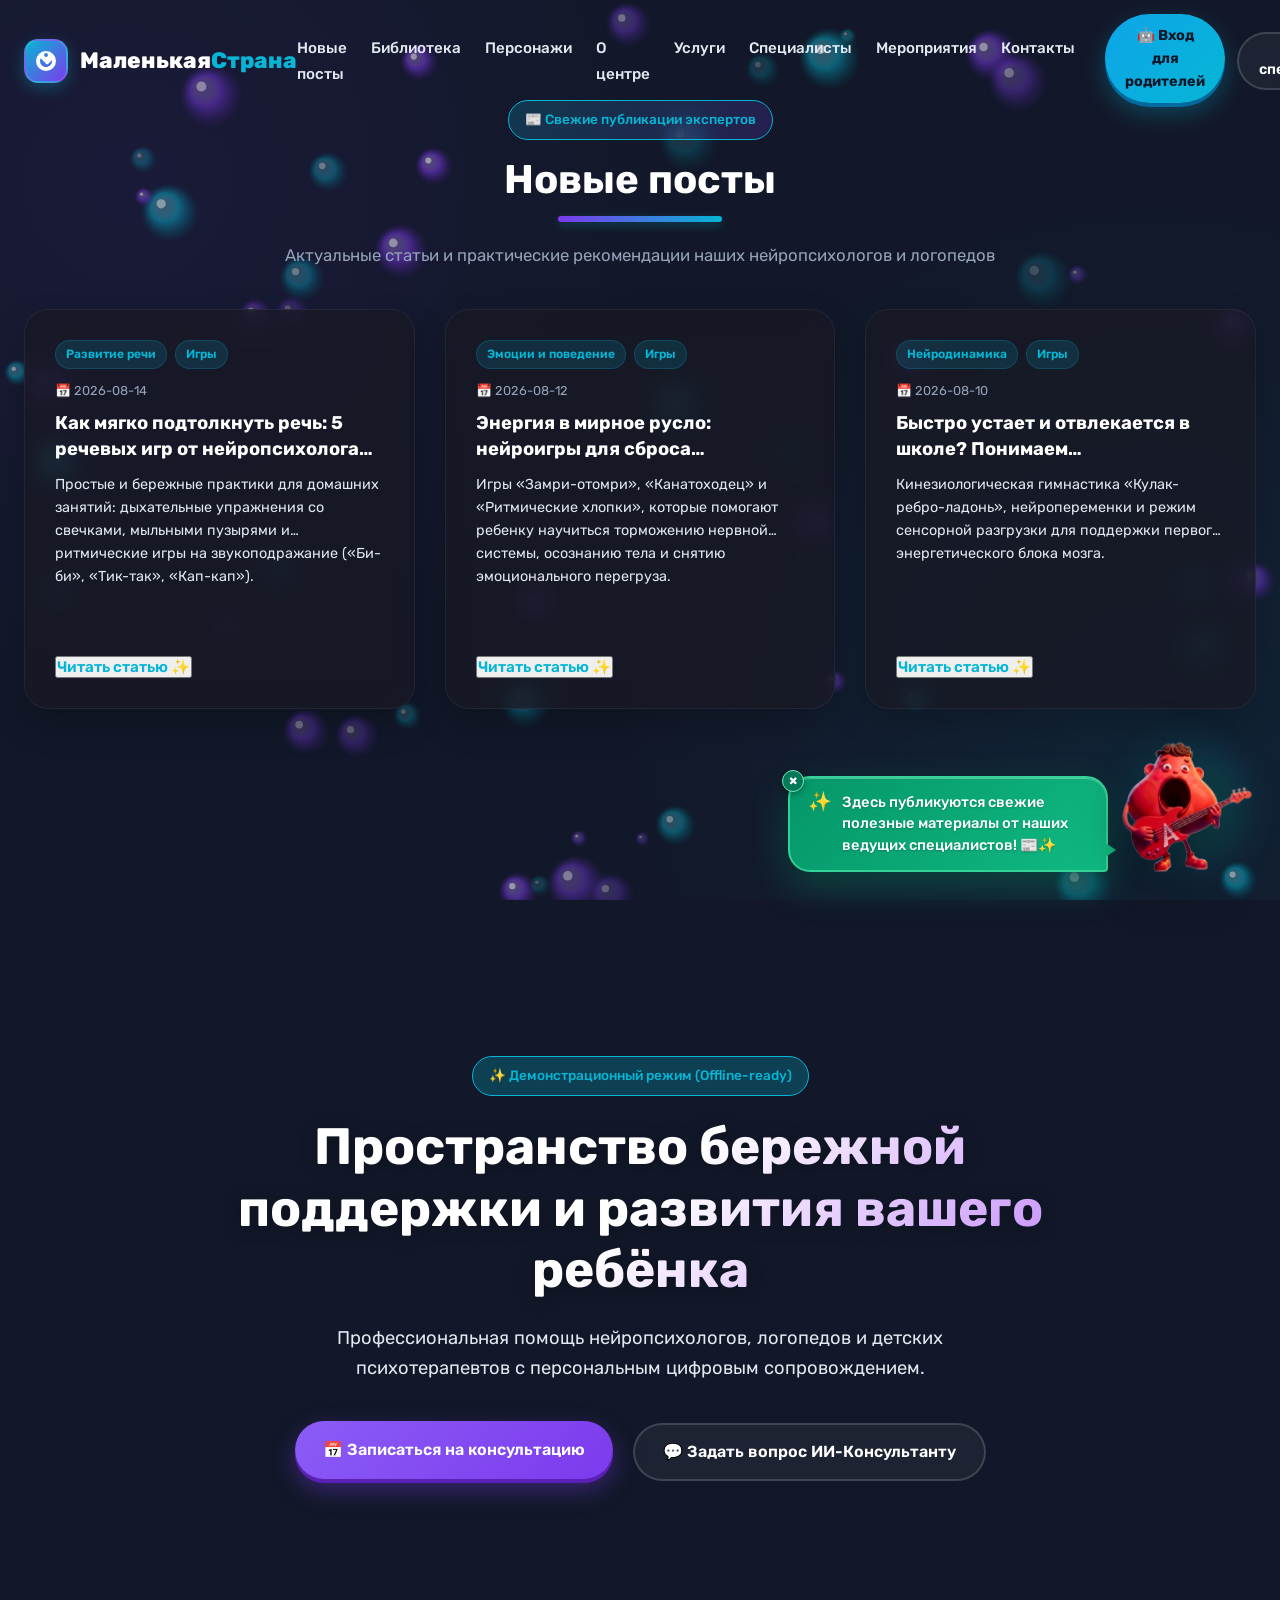
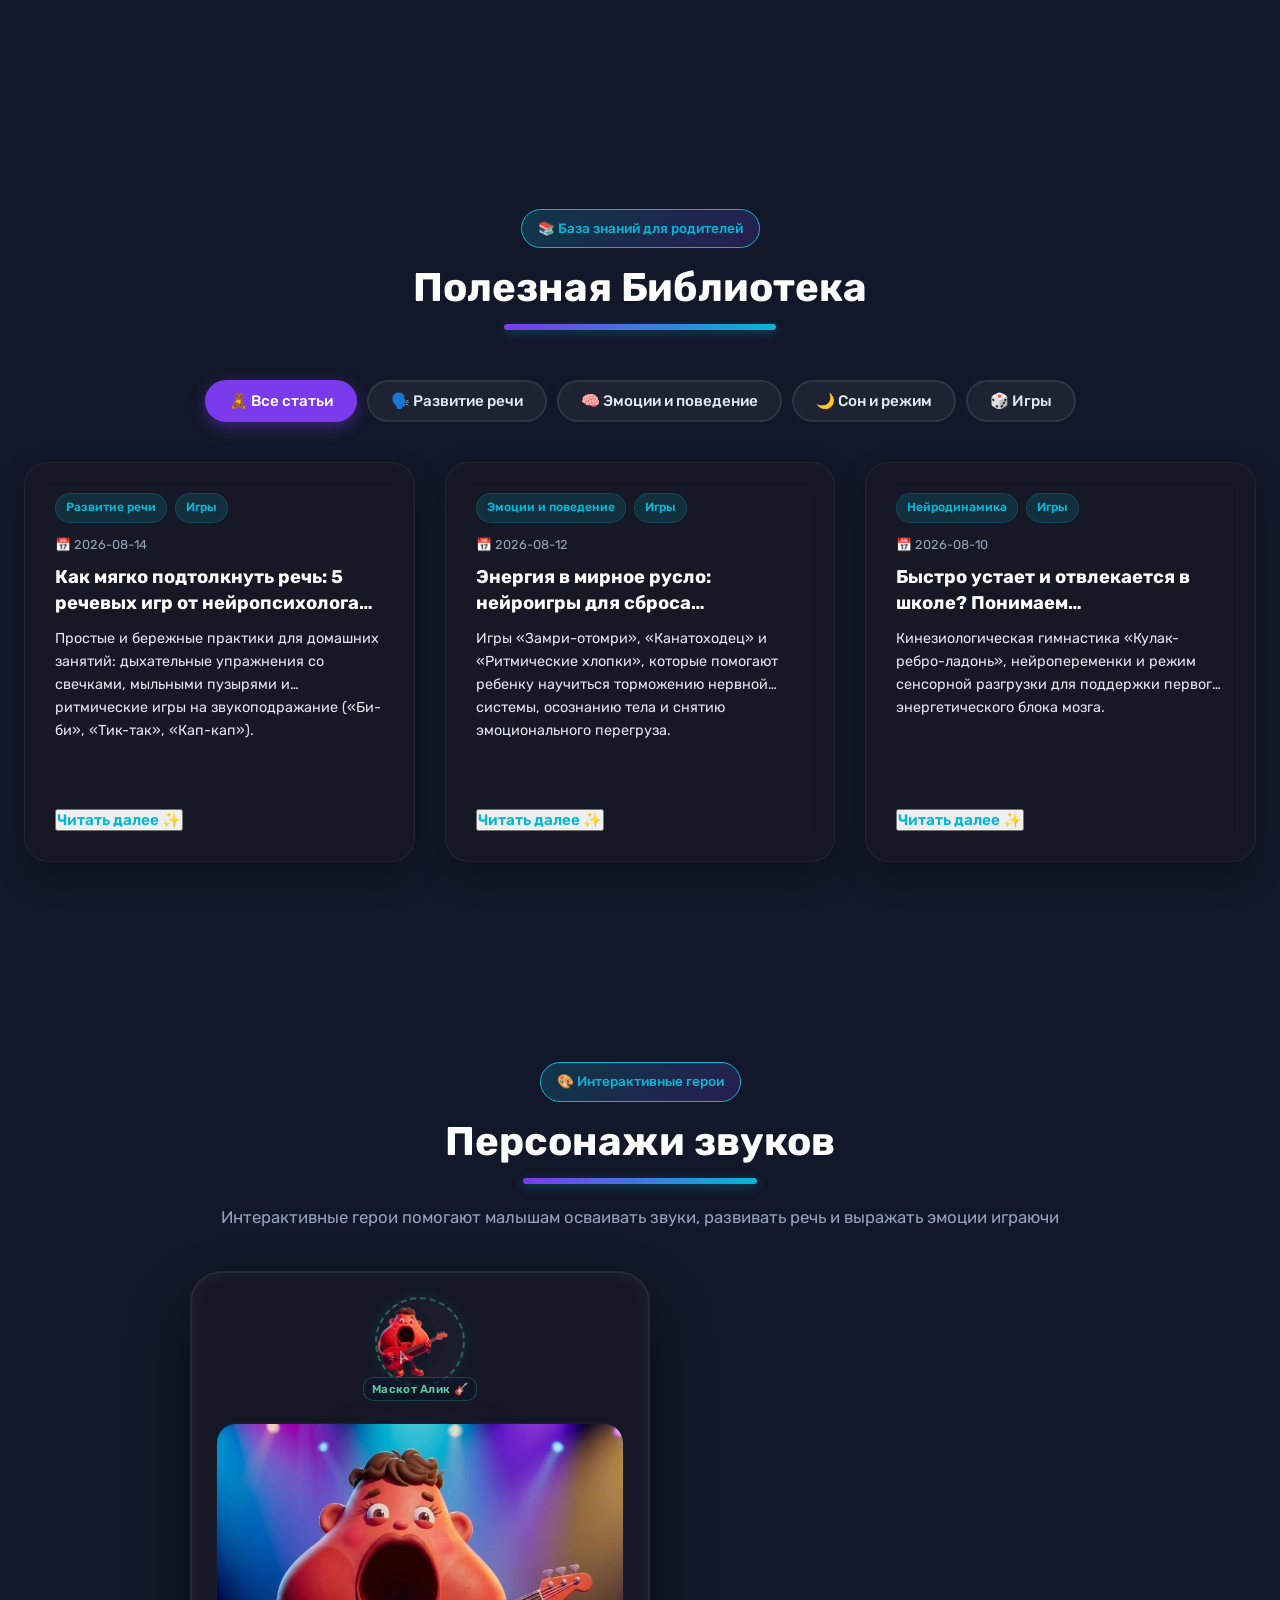
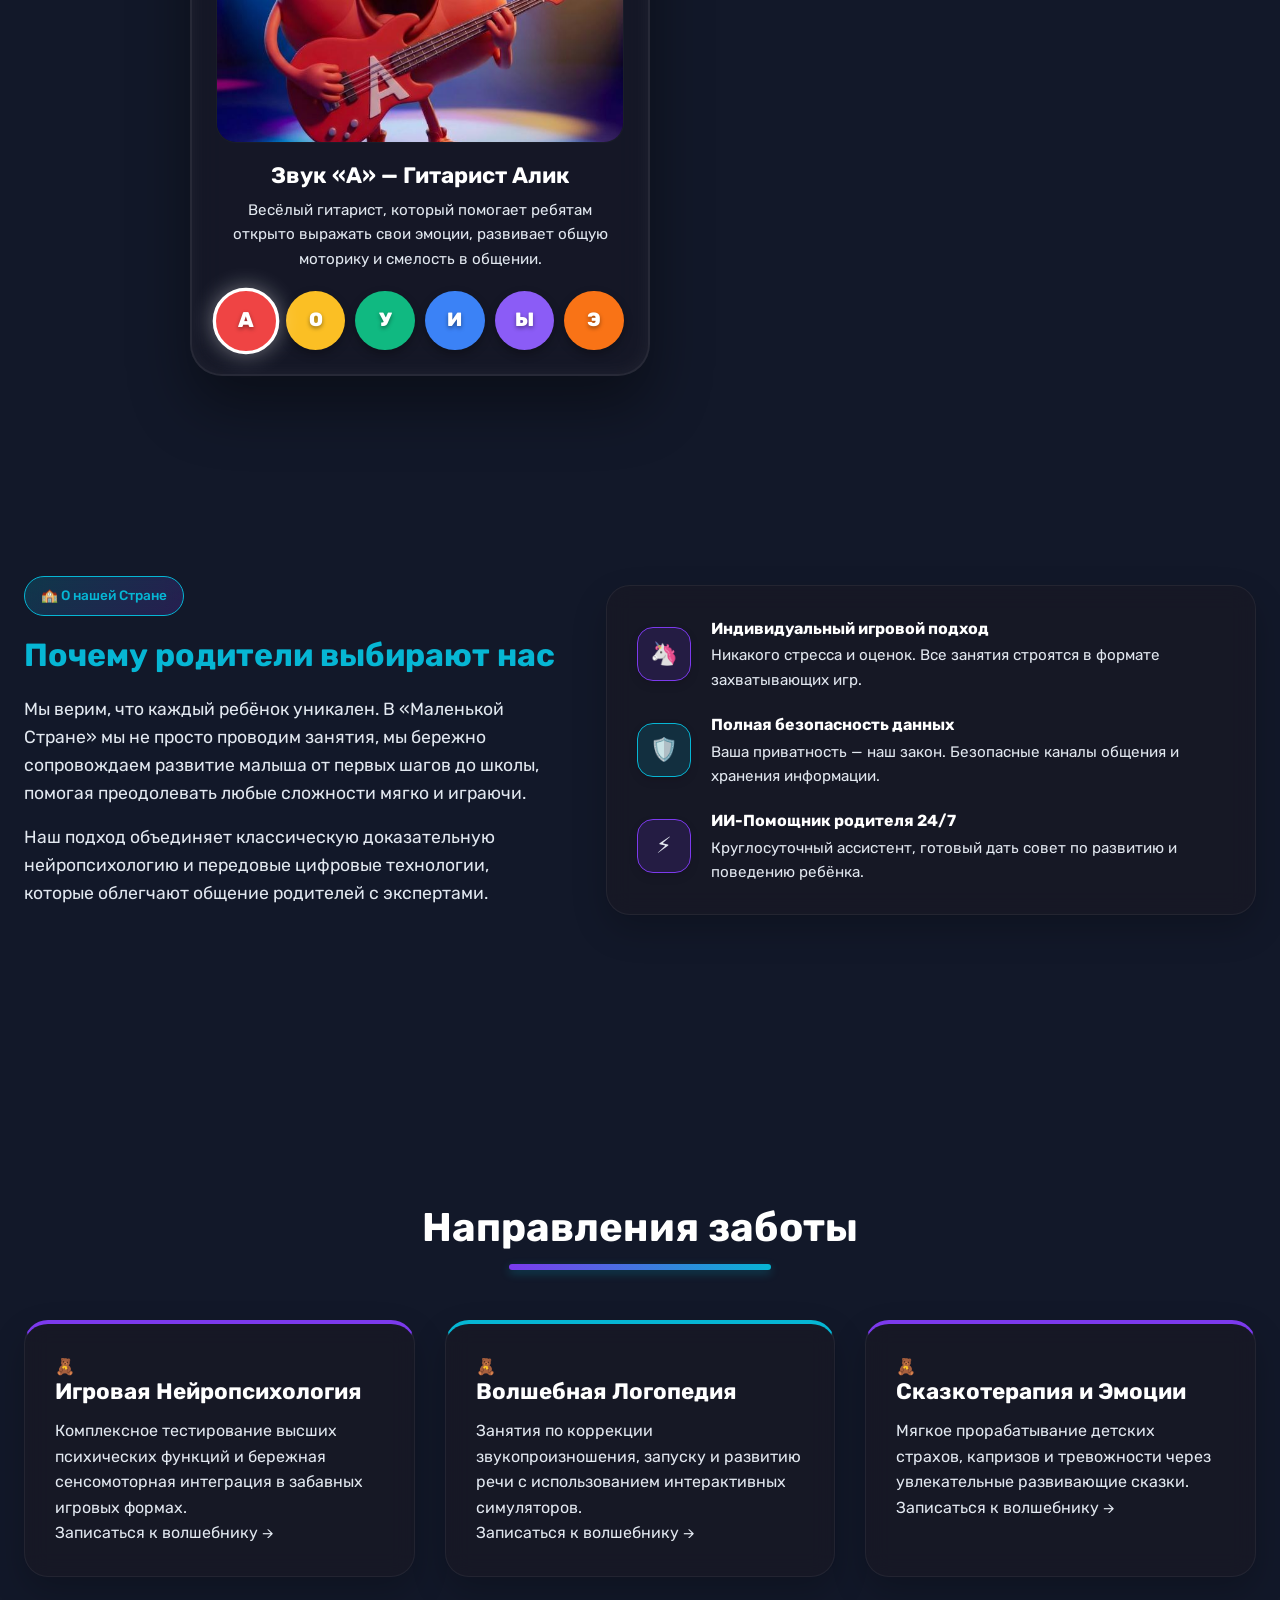
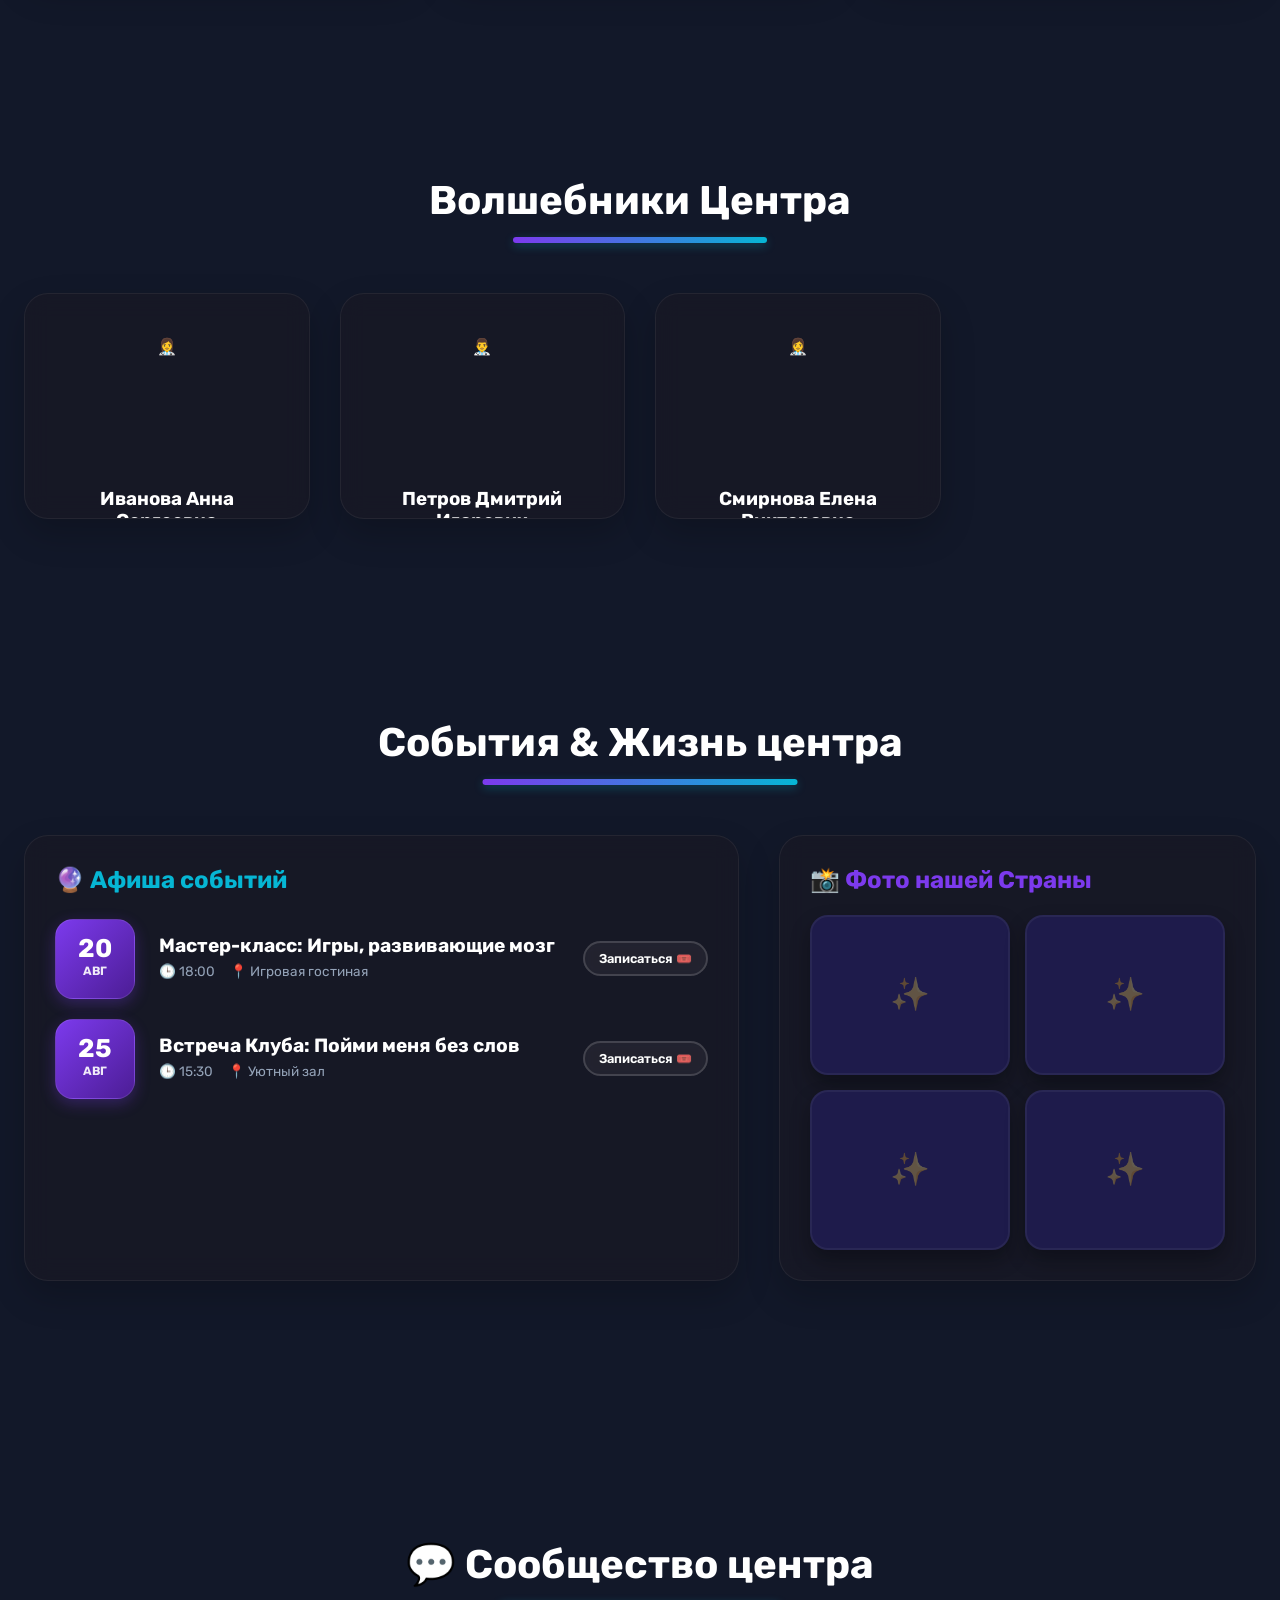
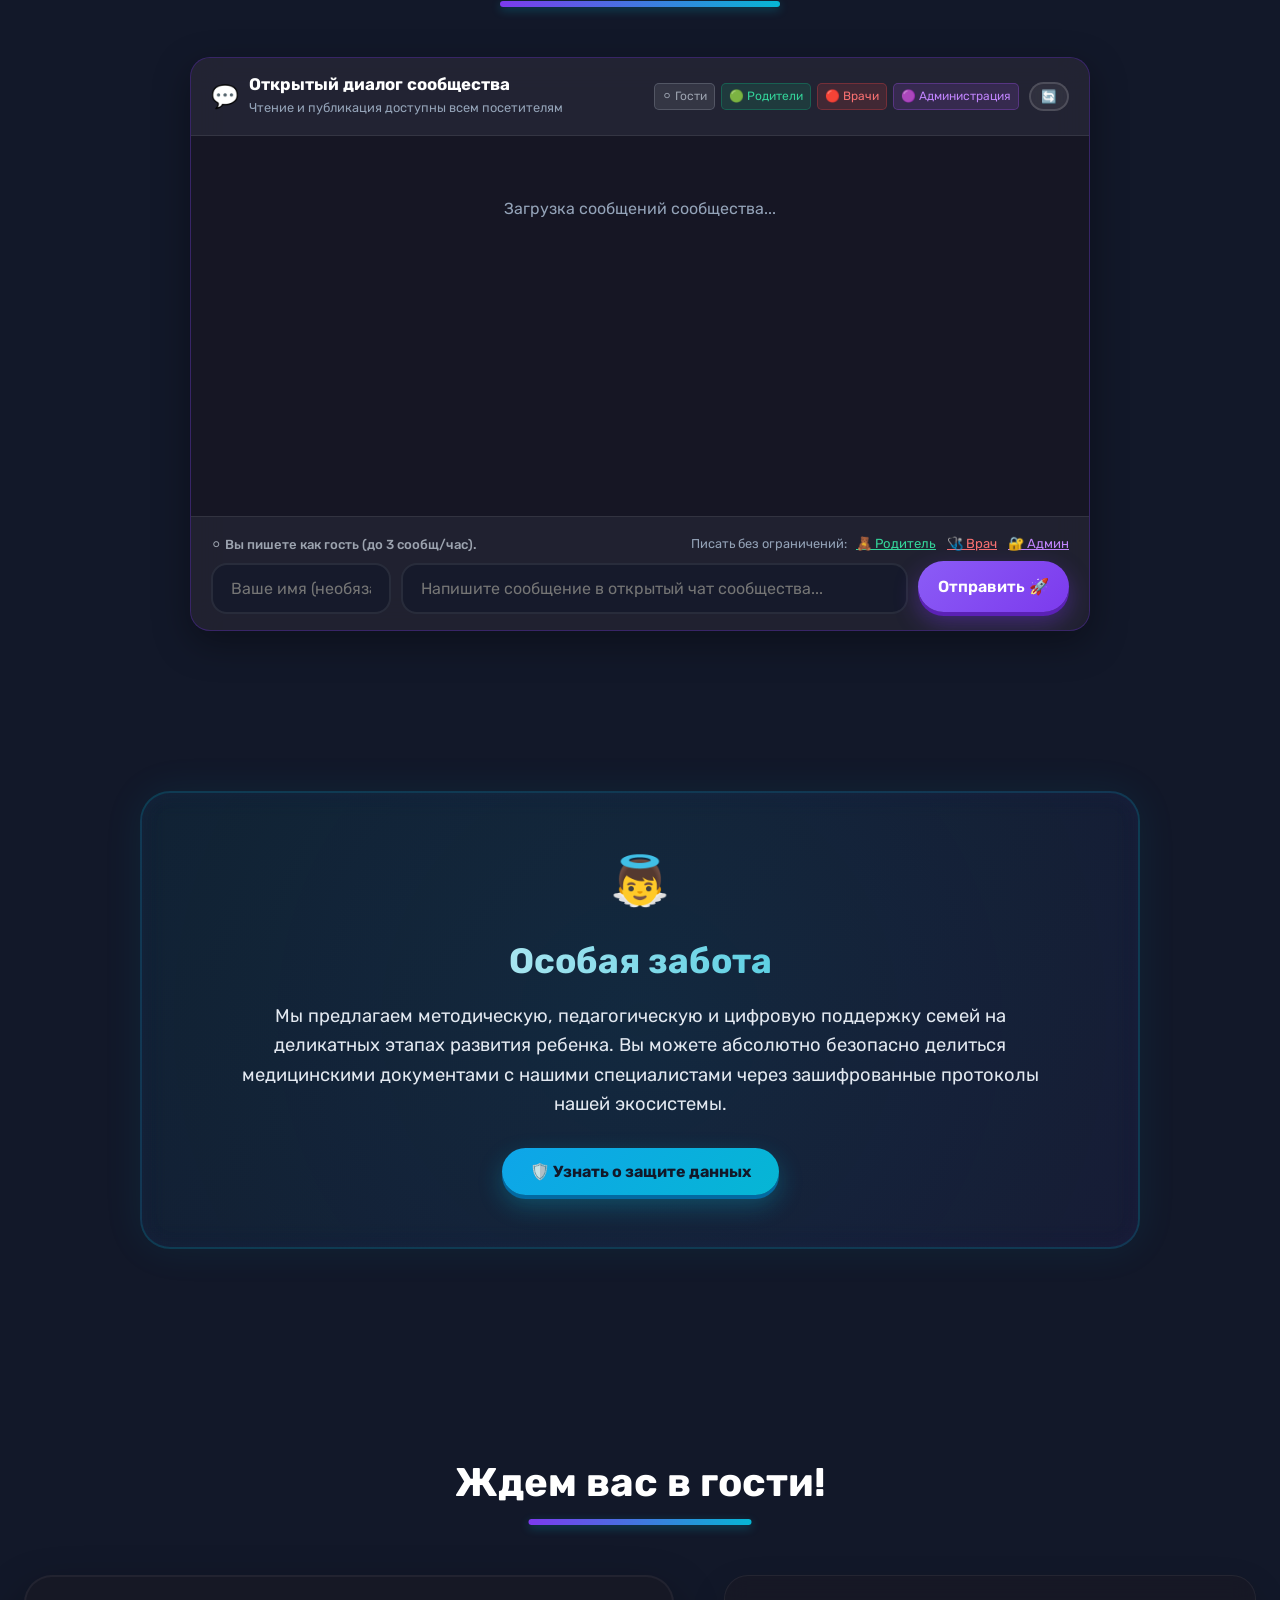
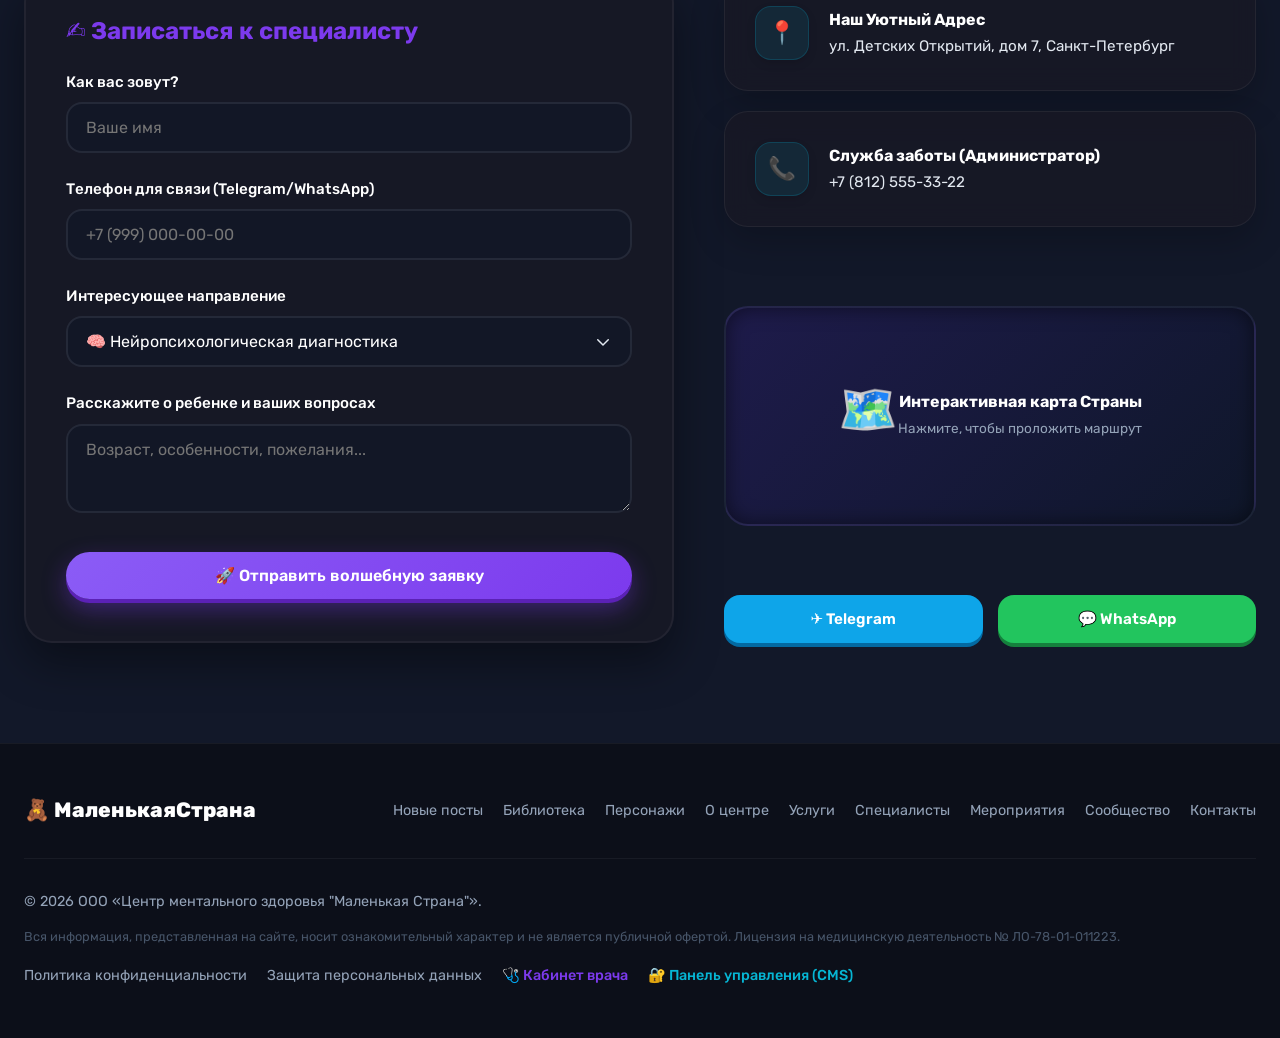
==== templates/index.html @ 322488da "feat(release): v7.0-production comprehensive release (blocks A, B, C, D, E)" ====
<!DOCTYPE html>

<html lang="ru">
<head>
<meta charset="utf-8"/>
<meta content="width=device-width, initial-scale=1.0" name="viewport"/>
<title>Детская вселенная: Маленькая страна | Центр ментального здоровья</title>
<meta name="description" content="Детская вселенная: Маленькая страна — центр ментального здоровья для детей. Профессиональная помощь нейропсихологов, логопедов и психотерапевтов."/>
<meta property="og:title" content="Детская вселенная: Маленькая страна | Центр ментального здоровья"/>
<meta property="og:description" content="Детская вселенная: Маленькая страна — пространство бережной поддержки и развития вашего ребёнка."/>
<meta property="og:type" content="website"/>
<meta property="og:url" content="https://цмз.site"/>
<!-- Google Fonts: Rubik (идеально округлый, дружелюбный и современный шрифт) -->
<link href="https://fonts.googleapis.com" rel="preconnect"/>
<link crossorigin="" href="https://fonts.gstatic.com" rel="preconnect"/>
<link href="https://fonts.googleapis.com/css2?family=Rubik:ital,wght@0,300..900;1,300..900&amp;family=Plus+Jakarta+Sans:wght@300;400;500;600;700;800&amp;display=swap" rel="stylesheet"/>
<link href="/static/css/style.css" rel="stylesheet"/>
</head>
<body>
<!-- ГЛОБАЛЬНЫЙ ФОН: CANVAS DREAM BUBBLES -->
<canvas id="hero-canvas"></canvas>
<!-- БЛОК 1: ШАПКА САЙТА (HEADER) -->
<header id="main-header">
<div class="header-container">
<div class="logo" onclick="window.scrollTo({top:0, behavior:'smooth'})">
<div class="logo-icon">
<svg height="24" viewbox="0 0 24 24" width="24">
<path d="M12,2A10,10 0 0,0 2,12A10,10 0 0,0 12,22A10,10 0 0,0 22,12A10,10 0 0,0 12,2M12,4A2,2 0 0,1 14,6A2,2 0 0,1 12,8A2,2 0 0,1 10,6A2,2 0 0,1 12,4M12,18C8.69,18 6,15.31 6,12C6,10.96 6.26,10 6.74,9.13L11.5,13.88C11.6,14.5 12,15 12.6,15.2C13.2,15.4 13.9,15.2 14.3,14.7L18.1,10.9C18.1,11.26 18.1,11.63 18.1,12C18.1,15.31 15.31,18 12,18Z" fill="#fff"></path>
</svg>
</div>
<div class="logo-text">Маленькая<span>Страна</span></div>
</div>
<div class="burger" id="burger">
<span></span>
<span></span>
<span></span>
</div>
<nav id="nav-menu">
<ul class="nav-links">
<li><a href="#posts">Новые посты</a></li>
<li><a href="#blog">Библиотека</a></li>
<li><a href="#characters">Персонажи</a></li>
<li><a href="#about">О центре</a></li>
<li><a href="#services">Услуги</a></li>
<li><a href="#doctors">Специалисты</a></li>
<li><a href="#events">Мероприятия</a></li>
<li><a href="#contacts">Контакты</a></li>
</ul>
<div class="auth-actions">
<a class="btn btn-turquoise" href="/app/" id="parent-login" style="padding: 10px 20px; font-size: 0.9rem;">
                        🤖 Вход для родителей
                    </a>
<button class="btn btn-outline" onclick="openModal('doctor-modal')" style="padding: 10px 20px; font-size: 0.9rem;">
                        🩺 Для специалистов
                    </button>
</div>
</nav>
</div>
</header>
<!-- БЛОК 1: СЕКЦИЯ «НОВЫЕ ПОСТЫ» (САМАЯ ПЕРВАЯ, ВЫШЕ HERO-БЛОКА) -->
<section id="posts" class="posts-section" data-alik-comment="Здесь публикуются свежие полезные материалы от наших ведущих специалистов! 📰✨">
<div class="demo-badge" style="margin: 0 auto 16px auto; display: table;">📰 Свежие публикации экспертов</div>
<h2>Новые посты</h2>
<p style="text-align: center; color: var(--text-muted); margin-top: -30px; margin-bottom: 40px; font-size: 1.05rem;">Актуальные статьи и практические рекомендации наших нейропсихологов и логопедов</p>
<div class="blog-grid" id="latest-posts-container">
<div class="card-glass blog-card skeleton-card">
<div class="skeleton skeleton-img"></div>
<div class="skeleton skeleton-title"></div>
<div class="skeleton skeleton-text"></div>
</div>
<div class="card-glass blog-card skeleton-card">
<div class="skeleton skeleton-img"></div>
<div class="skeleton skeleton-title"></div>
<div class="skeleton skeleton-text"></div>
</div>
<div class="card-glass blog-card skeleton-card">
<div class="skeleton skeleton-img"></div>
<div class="skeleton skeleton-title"></div>
<div class="skeleton skeleton-text"></div>
</div>
</div>
</section>

<!-- БЛОК 2: ПЕРВЫЙ ЭКРАН (HERO SECTION) -->
<section class="hero" id="hero" data-alik-comment="Привет! Я Алик — твой проводник по Маленькой Стране! 🎸">
<div class="hero-container">
<div class="hero-content">
<div class="demo-badge" id="app-demo-badge">
<span>✨</span> Детская вселенная: Маленькая страна
                </div>
<h1>Пространство бережной поддержки и развития вашего ребёнка</h1>
<p>Профессиональная помощь нейропсихологов, логопедов и детских психотерапевтов с персональным цифровым сопровождением.</p>
<div class="hero-btns">
<a class="btn btn-purple" href="#contacts">
                        📅 Записаться на консультацию
                    </a>
<a class="btn btn-outline" href="/app/" id="hero-ai-chat">
                        💬 Задать вопрос ИИ-Консультанту
                    </a>
</div>
</div>
</div>
</section>

<!-- БЛОК 3: ПОЛЕЗНАЯ БИБЛИОТЕКА (БЛОГ, КАТЕГОРИИ И ТЕГИ) -->
<section id="blog" data-alik-comment="В нашей библиотеке — проверенные речевые игры и полезные советы нейропсихологов для занятий дома! 📖🧸">
<div class="demo-badge" style="margin: 0 auto 16px auto; display: table;">📚 База знаний для родителей</div>
<h2>Полезная Библиотека</h2>
<div class="chips-container" id="blog-tags-container">
<button class="chip active" data-tag="Все">🧸 Все статьи</button>
<button class="chip" data-tag="Развитие речи">🗣️ Развитие речи</button>
<button class="chip" data-tag="Эмоции и поведение">🧠 Эмоции и поведение</button>
<button class="chip" data-tag="Сон и режим">🌙 Сон и режим</button>
<button class="chip" data-tag="Игры">🎲 Игры</button>
</div>
<div class="blog-grid" id="blog-container">
<div class="card-glass blog-card skeleton-card">
<div class="skeleton skeleton-img"></div>
<div class="skeleton skeleton-title"></div>
<div class="skeleton skeleton-text"></div>
</div>
</div>
</section>

<!-- БЛОК 3.1: ПЕРСОНАЖИ ЗВУКОВ (PIXAR SHOWCASE) -->
<section id="characters" class="characters-section" data-alik-comment="Познакомьтесь с героями звуков! Каждый персонаж помогает осваивать правильную речь в игре! 🎶🎷">
<div class="demo-badge" style="margin: 0 auto 16px auto; display: table;">🎨 Интерактивные герои</div>
<h2>Персонажи звуков</h2>
<p style="text-align: center; color: var(--text-muted); margin-top: -30px; margin-bottom: 40px; font-size: 1.05rem;">Интерактивные герои помогают малышам осваивать звуки, развивать речь и выражать эмоции играючи</p>
<div style="max-width: 900px; margin: 0 auto;">
<div class="character-showcase">
<div class="mascot-glow" id="showcase-glow"></div>
<!-- Круговой плейсхолдер для докинга компаньона Алика -->
<div class="alik-dock-slot" id="alik-dock-placeholder" aria-label="Слот маскота Алика в витрине" title="Компаньон Алик в гостях у звуков">
    <div class="alik-dock-inner" id="alik-dock-inner">
        <picture>
            <source srcset="/static/assets/img/alik/Alik.webp" type="image/webp">
            <img src="/static/assets/img/alik/Alik.png" alt="Маскот Алик в витрине" class="alik-dock-img" id="alik-dock-img"/>
        </picture>
    </div>
    <div class="alik-dock-glow"></div>
    <div class="alik-dock-ring"></div>
    <div class="alik-dock-tag">Маскот Алик 🎸</div>
</div>
<div class="showcase-main" id="showcase-main">
<img alt="Басист Алик" id="showcase-img" class="showcase-img" onerror="this.src='/static/images/char_a.jpg'; this.onerror=function(){ this.style.display='none'; document.getElementById('showcase-ph').style.display='flex'; }" src="/static/images/char_a.jpg"/>
<div class="showcase-placeholder" id="showcase-ph" style="display: none;">🧸</div>
</div>
<div class="showcase-info">
<h4 id="showcase-name">Звук «А» — Гитарист Алик</h4>
<p id="showcase-desc">Весёлый гитарист, который помогает ребятам открыто выражать свои эмоции, развивает общую моторику и смелость в общении.</p>
</div>
<div class="showcase-selector">
<div class="selector-thumb active" data-char="a" style="background: #EF4444;" title="Алик">А</div>
<div class="selector-thumb" data-char="o" style="background: #FBBF24;" title="Оля">О</div>
<div class="selector-thumb" data-char="u" style="background: #10B981;" title="Уля">У</div>
<div class="selector-thumb" data-char="i" style="background: #3B82F6;" title="Игорь">И</div>
<div class="selector-thumb" data-char="y" style="background: #8B5CF6;" title="Ырыс">Ы</div>
<div class="selector-thumb" data-char="e" style="background: #F97316;" title="Эрик">Э</div>
</div>
</div>
</div>
</section>

<!-- БЛОК 4: О ЦЕНТРЕ -->
<section id="about" data-alik-comment="В нашей Стране всё устроено бережно: комфортные игровые залы и забота о каждом шаге малыша! 🏫">
<div class="about-wrapper">
<div class="about-text">
<div class="demo-badge">🏫 О нашей Стране</div>
<h3>Почему родители выбирают нас</h3>
<p>Мы верим, что каждый ребёнок уникален. В «Маленькой Стране» мы не просто проводим занятия, мы бережно сопровождаем развитие малыша от первых шагов до школы, помогая преодолевать любые сложности мягко и играючи.</p>
<p>Наш подход объединяет классическую доказательную нейропсихологию и передовые цифровые технологии, которые облегчают общение родителей с экспертами.</p>
</div>
<div class="card-glass" style="display: flex; flex-direction: column; gap: 20px;">
<div class="info-card">
<div class="info-card-icon" style="background: rgba(124, 58, 237, 0.15); border-color: var(--accent-purple);">🦄</div>
<div class="info-card-details">
<h5>Индивидуальный игровой подход</h5>
<p>Никакого стресса и оценок. Все занятия строятся в формате захватывающих игр.</p>
</div>
</div>
<div class="info-card">
<div class="info-card-icon" style="background: rgba(6, 182, 212, 0.15); border-color: var(--accent-turquoise);">🛡️</div>
<div class="info-card-details">
<h5>Полная безопасность данных</h5>
<p>Ваша приватность — наш закон. Безопасные каналы общения и хранения информации.</p>
</div>
</div>
<div class="info-card">
<div class="info-card-icon" style="background: rgba(124, 58, 237, 0.15); border-color: var(--accent-purple);">⚡</div>
<div class="info-card-details">
<h5>ИИ-Помощник родителя 24/7</h5>
<p>Круглосуточный ассистент, готовый дать совет по развитию и поведению ребёнка.</p>
</div>
</div>
</div>
</div>
</section>
<!-- БЛОК 5: КАРТОЧКИ УСЛУГ (ДИНАМИЧЕСКИЕ ЧЕРЕЗ API) -->
<section id="services" data-alik-comment="Наши волшебные направления: нейропсихология, запуск речи и мягкая детская психотерапия! 🧠🗣️">
<h2>Направления заботы</h2>
<div class="services-grid" id="services-container">
<div class="card-glass service-card skeleton-card">
<div class="skeleton skeleton-img" style="width: 60px; height: 60px; border-radius: 18px;"></div>
<div class="skeleton skeleton-title"></div>
<div class="skeleton skeleton-text"></div>
<div class="skeleton skeleton-text" style="width: 80%;"></div>
</div>
<div class="card-glass service-card skeleton-card">
<div class="skeleton skeleton-img" style="width: 60px; height: 60px; border-radius: 18px;"></div>
<div class="skeleton skeleton-title"></div>
<div class="skeleton skeleton-text"></div>
<div class="skeleton skeleton-text" style="width: 80%;"></div>
</div>
<div class="card-glass service-card skeleton-card">
<div class="skeleton skeleton-img" style="width: 60px; height: 60px; border-radius: 18px;"></div>
<div class="skeleton skeleton-title"></div>
<div class="skeleton skeleton-text"></div>
<div class="skeleton skeleton-text" style="width: 80%;"></div>
</div>
</div>
</section>
<!-- БЛОК 6: НАША КОМАНДА (ДИНАМИЧЕСКИЕ ЧЕРЕЗ API) -->
<section id="doctors" data-alik-comment="Познакомьтесь с нашими волшебниками! Опытные специалисты бережно помогут раскрыть таланты ребёнка. 👩‍⚕️👨‍⚕️">
<h2>Волшебники Центра</h2>
<div class="doctors-grid" id="doctors-container">
<div class="card-glass doctor-card skeleton-card">
<div class="skeleton skeleton-img" style="width: 130px; height: 130px; border-radius: 50%; margin: 0 auto 20px auto;"></div>
<div class="skeleton skeleton-title" style="width: 60%; margin: 0 auto 12px auto;"></div>
<div class="skeleton skeleton-text" style="width: 40%; margin: 0 auto 20px auto;"></div>
<div class="skeleton skeleton-text" style="width: 80%; height: 36px; border-radius: 20px; margin: 0 auto;"></div>
</div>
</div>
</section>
<!-- БЛОК 7: ЖИЗНЬ ЦЕНТРА (Мероприятия & Живые фото) -->
<section id="events" data-alik-comment="Мы часто проводим интерактивные мастер-классы для родителей и тёплые встречи нашего Клуба! 🔮✨">
<h2>События &amp; Жизнь центра</h2>
<div class="events-layout">
<div class="card-glass" style="display: flex; flex-direction: column; gap: 24px;">
<h3 style="font-size: 1.5rem; color: var(--accent-turquoise);">🔮 Афиша событий</h3>
<div class="events-list" id="events-container">
<div class="event-item skeleton-card">
<div class="skeleton" style="width: 80px; height: 80px; border-radius: 18px; flex-shrink: 0;"></div>
<div style="flex-grow: 1;">
<div class="skeleton skeleton-title" style="width: 50%; height: 20px;"></div>
</div>
</div>
</div>
</div>
<div class="card-glass" style="display: flex; flex-direction: column; justify-content: space-between;">
<h3 style="font-size: 1.5rem; color: var(--accent-purple); margin-bottom: 20px;">📸 Фото нашей Страны</h3>
<div class="gallery-container">
<div class="gallery-img-wrapper" onclick="alert('Мы заботимся о детях! Фотографии защищены политикой конфиденциальности центра.')">
<div class="gallery-img"></div>
</div>
<div class="gallery-img-wrapper" onclick="alert('Мы заботимся о детях! Фотографии защищены политикой конфиденциальности центра.')">
<div class="gallery-img"></div>
</div>
<div class="gallery-img-wrapper" onclick="alert('Мы заботимся о детях! Фотографии защищены политикой конфиденциальности центра.')">
<div class="gallery-img"></div>
</div>
<div class="gallery-img-wrapper" onclick="alert('Мы заботимся о детях! Фотографии защищены политикой конфиденциальности центра.')">
<div class="gallery-img"></div>
</div>
</div>
</div>
</div>
</section>
<!-- БЛОК: СООБЩЕСТВО И ОТКРЫТЫЙ ЧАТ (Community Chat) -->
<section id="community-chat" data-alik-comment="Здесь родители делятся опытом, врачи отвечают на важные вопросы, а администрация всегда на связи! 💬✨">
    <h2>💬 Сообщество центра</h2>
    <div style="max-width: 900px; margin: 0 auto; background: rgba(30, 30, 46, 0.8); border: 1px solid rgba(124, 58, 237, 0.3); border-radius: 20px; overflow: hidden; backdrop-filter: blur(16px); box-shadow: 0 12px 36px rgba(0,0,0,0.35);">
        <!-- Шапка чата -->
        <div style="padding: 16px 20px; background: rgba(255,255,255,0.03); border-bottom: 1px solid rgba(255,255,255,0.08); display: flex; justify-content: space-between; align-items: center; flex-wrap: wrap; gap: 10px;">
            <div style="display: flex; align-items: center; gap: 10px;">
                <span style="font-size: 1.4rem;">💬</span>
                <div>
                    <h4 style="margin: 0; font-size: 1.05rem; color: #fff;">Открытый диалог сообщества</h4>
                    <span style="font-size: 0.8rem; color: var(--text-muted);">Чтение и публикация доступны всем посетителям</span>
                </div>
            </div>
            <div style="display: flex; align-items: center; gap: 10px;">
                <div style="display: flex; gap: 6px; font-size: 0.75rem; flex-wrap: wrap;">
                    <span style="color: #9CA3AF; background: rgba(156,163,175,0.15); padding: 3px 7px; border-radius: 5px; border: 1px solid rgba(156,163,175,0.3);">⚪ Гости</span>
                    <span style="color: #34D399; background: rgba(16,185,129,0.15); padding: 3px 7px; border-radius: 5px; border: 1px solid rgba(16,185,129,0.3);">🟢 Родители</span>
                    <span style="color: #F87171; background: rgba(239,68,68,0.15); padding: 3px 7px; border-radius: 5px; border: 1px solid rgba(239,68,68,0.3);">🔴 Врачи</span>
                    <span style="color: #C084FC; background: rgba(168,85,247,0.15); padding: 3px 7px; border-radius: 5px; border: 1px solid rgba(168,85,247,0.3);">🟣 Администрация</span>
                </div>
                <button class="btn btn-outline" onclick="loadCommunityChatMessages()" style="padding: 5px 10px; font-size: 0.78rem;" title="Обновить сообщения">🔄</button>
            </div>
        </div>

        <!-- Лента сообщений -->
        <div id="community-chat-feed" style="height: 380px; overflow-y: auto; padding: 20px; display: flex; flex-direction: column; gap: 14px; background: rgba(15, 15, 26, 0.4);">
            <div style="text-align: center; color: var(--text-muted); padding: 40px 0;">Загрузка сообщений сообщества...</div>
        </div>

        <!-- Нижняя панель: ввод сообщения -->
        <div style="padding: 16px 20px; background: rgba(255,255,255,0.02); border-top: 1px solid rgba(255,255,255,0.08);">
            <div id="community-chat-input-box" style="display: block;">
                <div style="display: flex; justify-content: space-between; align-items: center; margin-bottom: 8px; font-size: 0.82rem; flex-wrap: wrap; gap: 6px;">
                    <span id="community-user-badge" style="color: #9CA3AF; font-weight: 500;">
                        ⚪ Вы пишете как гость (до 3 сообщ/час).
                    </span>
                    <div id="community-auth-actions" style="display: inline;">
                        <span style="color: var(--text-muted); font-size: 0.8rem; margin-right: 6px;">Писать без ограничений:</span>
                        <a href="javascript:void(0)" onclick="openModal('parent-modal')" style="color: #34D399; text-decoration: underline; margin-right: 8px;">🧸 Родитель</a>
                        <a href="javascript:void(0)" onclick="openDoctorModal()" style="color: #F87171; text-decoration: underline; margin-right: 8px;">🩺 Врач</a>
                        <a href="javascript:void(0)" onclick="openAdminModal()" style="color: #C084FC; text-decoration: underline;">🔐 Админ</a>
                    </div>
                    <a href="javascript:void(0)" id="community-logout-link" onclick="logoutCommunityUser()" style="display: none; color: var(--accent-turquoise); text-decoration: underline;">Сменить профиль / Выйти</a>
                </div>
                <form id="community-chat-form" onsubmit="handleSendCommunityMessage(event)" style="display: flex; gap: 10px; flex-wrap: wrap;">
                    <input class="form-input" id="community-guest-name" placeholder="Ваше имя (необязательно)" maxlength="50" style="width: 180px; flex-shrink: 0;" />
                    <input class="form-input" id="community-msg-input" placeholder="Напишите сообщение в открытый чат сообщества..." maxlength="1000" style="flex: 1; min-width: 220px;" required />
                    <button class="btn btn-purple" id="community-send-btn" type="submit" style="padding: 10px 20px; white-space: nowrap;">Отправить 🚀</button>
                </form>
            </div>
        </div>
    </div>
</section>

<!-- БЛОК 8: РАЗДЕЛ "ОСОБАЯ ЗАБОТА" -->
<section id="special-care-section" style="padding-top: 0; padding-bottom: 50px;" data-alik-comment="Медицинские данные и анкеты надёжно зашифрованы по стандартам 152-ФЗ и доступны только вашему врачу. 🛡️">
<div class="special-care">
<div class="care-content">
<div class="care-icon">👼</div>
<h3>Особая забота</h3>
<p>Мы предлагаем методическую, педагогическую и цифровую поддержку семей на деликатных этапах развития ребенка. Вы можете абсолютно безопасно делиться медицинскими документами с нашими специалистами через зашифрованные протоколы нашей экосистемы.</p>
<button class="btn btn-turquoise" onclick="openModal('documents-modal')">🛡️ Узнать о защите данных</button>
</div>
</div>
</section>
<!-- БЛОК 9: КОНТАКТЫ & ФОРМА ОБРАТНОЙ СВЯЗИ -->
<section id="contacts" data-alik-comment="Заполните заявку, и наша служба заботы свяжется с вами и подберёт самое удобное время! ✍️🚀">
<h2>Ждем вас в гости!</h2>
<div class="contacts-wrapper">
<form class="feedback-form" id="contact-form" onsubmit="handleLeadSubmit(event)">
<h3 style="margin-bottom: 24px; font-size: 1.5rem; color: var(--accent-purple);">✍️ Записаться к специалисту</h3>
<div class="form-group">
<label class="form-label" for="user-name">Как вас зовут?</label>
<input class="form-input" id="user-name" placeholder="Ваше имя" required="" type="text"/>
</div>
<div class="form-group">
<label class="form-label" for="user-phone">Телефон для связи (Telegram/WhatsApp)</label>
<input class="form-input" id="user-phone" placeholder="+7 (999) 000-00-00" required="" type="tel"/>
</div>
<div class="form-group">
<label class="form-label" for="select-service">Интересующее направление</label>
<select class="form-input" id="select-service">
<option value="Нейропсихология">🧠 Нейропсихологическая диагностика</option>
<option value="Логопедия">🗣️ Запуск и коррекция речи (Логопед)</option>
<option value="Детская психотерапия">🧸 Детская психотерапия</option>
<option value="Развивающие группы">🎵 Развивающие группы</option>
<option value="Другое">❓ Другой вопрос</option>
</select>
</div>
<div class="form-group">
<label class="form-label" for="user-msg">Расскажите о ребенке и ваших вопросах</label>
<textarea class="form-input" id="user-msg" placeholder="Возраст, особенности, пожелания..." rows="3"></textarea>
</div>
<div id="lead-form-status" style="display: none; padding: 10px; border-radius: 8px; font-size: 0.9rem; margin-bottom: 10px;"></div>
<button class="btn btn-purple" id="lead-submit-btn" style="width: 100%; margin-top: 10px;" type="submit">
    🚀 Отправить волшебную заявку
</button>
</form>

<div class="contact-info-block">
<div class="info-cards">
<div class="card-glass info-card">
<div class="info-card-icon">📍</div>
<div class="info-card-details">
<h5>Наш Уютный Адрес</h5>
<p>ул. Детских Открытий, дом 7, Санкт-Петербург</p>
</div>
</div>
<div class="card-glass info-card">
<div class="info-card-icon">📞</div>
<div class="info-card-details">
<h5>Служба заботы (Администратор)</h5>
<p>+7 (812) 555-33-22</p>
</div>
</div>
</div>
<div class="map-mock">
<div style="position: relative; z-index: 1;">
<h4 style="margin-bottom: 6px;">Интерактивная карта Страны</h4>
<p style="font-size: 0.85rem; color: var(--text-muted);">Нажмите, чтобы проложить маршрут</p>
</div>
</div>
<div class="messengers">
<a class="messenger-btn telegram-btn" href="https://t.me/" target="_blank">
                        ✈️ Telegram
                    </a>
<a class="messenger-btn whatsapp-btn" href="https://wa.me/" target="_blank">
                        💬 WhatsApp
                    </a>
</div>
</div>
</div>
</section>
<!-- БЛОК 10: ПОДВАЛ (FOOTER) -->
<footer data-alik-comment="Всегда рады видеть вас в Маленькой Стране! До скорых волшебных встреч! 🌟">
<div class="footer-container">
<div class="footer-top">
<div class="footer-logo">🧸 МаленькаяСтрана</div>
<ul class="footer-nav">
<li><a href="#posts">Новые посты</a></li>
<li><a href="#blog">Библиотека</a></li>
<li><a href="#characters">Персонажи</a></li>
<li><a href="#about">О центре</a></li>
<li><a href="#services">Услуги</a></li>
<li><a href="#doctors">Специалисты</a></li>
<li><a href="#events">Мероприятия</a></li>
<li><a href="#community-chat">Сообщество</a></li>
<li><a href="#contacts">Контакты</a></li>
</ul>
</div>
<div class="footer-divider"></div>
<div class="footer-bottom">
<div>
<p>© 2026 ООО «Центр ментального здоровья "Маленькая Страна"».</p>
<p class="disclaimer">Вся информация, представленная на сайте, носит ознакомительный характер и не является публичной офертой. Лицензия на медицинскую деятельность № ЛО-78-01-011223.</p>
</div>
<div class="legal-links">
<a href="#privacy">Политика конфиденциальности</a>
<a href="#terms">Защита персональных данных</a>
<a href="#doctor" onclick="openDoctorModal(); return false;" style="color: var(--accent-purple); font-weight: 500;">🩺 Кабинет врача</a>
<a href="#admin" onclick="openAdminModal(); return false;" style="color: var(--accent-turquoise); font-weight: 500;">🔐 Панель управления (CMS)</a>
</div>
</div>
</div>
</footer>
<!-- МОДАЛЬНЫЕ ОКНА -->
<!-- МОДАЛЬНОЕ ОКНО: ВХОД ДЛЯ РОДИТЕЛЕЙ (PARENT LOGIN) -->
<div class="modal" id="parent-modal">
<div class="modal-content" style="max-width: 440px;">
<button class="close-modal" onclick="closeModal('parent-modal')">×</button>
<h3>🧸 Вход для родителей</h3>
<p style="font-size: 0.85rem; color: var(--text-muted); margin-bottom: 16px;">Войдите по токену, email или персональной ссылке</p>
<form id="parent-login-form" onsubmit="handleParentLogin(event)">
<div class="form-group">
<label class="form-label" for="parent-token-input">Токен доступа или Email</label>
<input class="form-input" id="parent-token-input" placeholder="test_patient_token_2026 или patient@cmz.site" required="" type="text"/>
</div>
<div class="form-group">
<label class="form-label" for="parent-pass-input">Пароль доступа</label>
<input class="form-input" id="parent-pass-input" placeholder="••••••••" required="" type="password"/>
</div>
<div id="parent-login-error" style="color: #EF4444; font-size: 0.85rem; margin-bottom: 10px; display: none;"></div>
<button class="btn btn-turquoise" id="parent-login-btn" style="width: 100%; margin-top: 10px;" type="submit">
    🧸 Войти в систему
</button>
</form>
</div>
</div>

<div class="modal" id="doctor-modal">
<div class="modal-content" style="max-width: 440px;">
<button class="close-modal" onclick="closeModal('doctor-modal')">×</button>
<h3>🩺 Вход для специалистов</h3>
<p style="font-size: 0.85rem; color: var(--text-muted); margin-bottom: 16px;">Личный кабинет врача и просмотр медицинских карт пациентов</p>
<form id="doctor-login-form" onsubmit="handleDoctorLogin(event)">
<div class="form-group">
<label class="form-label" for="doc-login">Логин врача / Код специалиста</label>
<input class="form-input" id="doc-login" placeholder="doc_anna" required="" type="text" value="doc_anna"/>
</div>
<div class="form-group">
<label class="form-label" for="doc-pass">Пароль</label>
<input class="form-input" id="doc-pass" placeholder="••••••••" required="" type="password"/>
</div>
<div id="doctor-login-error" style="color: #EF4444; font-size: 0.85rem; margin-bottom: 10px; display: none;"></div>
<button class="btn btn-purple" id="doctor-login-btn" style="width: 100%; margin-top: 10px;" type="submit">
    🩺 Войти в кабинет врача
</button>
</form>
</div>
</div>

<!-- МОДАЛЬНОЕ ОКНО: ДАШБОРД ВРАЧА (DOCTOR DASHBOARD) -->
<div class="modal" id="doctor-dashboard-modal">
<div class="modal-content" style="max-width: 900px; width: 95%; max-height: 90vh; display: flex; flex-direction: column; padding: 24px;">
    <div style="display: flex; justify-content: space-between; align-items: center; border-bottom: 1px solid rgba(255,255,255,0.1); padding-bottom: 16px; margin-bottom: 16px;">
        <div style="display: flex; align-items: center; gap: 12px;">
            <div style="width: 44px; height: 44px; border-radius: 50%; background: linear-gradient(135deg, #7C3AED, #06B6D4); display: flex; align-items: center; justify-content: center; font-size: 1.4rem;">🩺</div>
            <div>
                <h3 style="margin: 0; font-size: 1.25rem;" id="doc-profile-name">Доктор Центра</h3>
                <div style="font-size: 0.85rem; color: var(--accent-turquoise);" id="doc-profile-specialty">Специалист</div>
            </div>
            <span style="background: rgba(16,185,129,0.2); color: #34D399; padding: 4px 8px; border-radius: 6px; font-size: 0.75rem; font-weight: 600;">Doctor Mode</span>
        </div>
        <div style="display: flex; gap: 10px;">
            <button class="btn btn-outline" onclick="logoutDoctor()" style="padding: 6px 12px; font-size: 0.8rem;">Выйти</button>
            <button class="close-modal" onclick="closeModal('doctor-dashboard-modal')" style="position: static;">×</button>
        </div>
    </div>

    <!-- Панель ввода / поиска токена шеринга -->
    <div style="background: rgba(30,30,46,0.85); border: 1px solid rgba(124,58,237,0.3); border-radius: 16px; padding: 16px; margin-bottom: 20px;">
        <h4 style="margin: 0 0 10px 0; font-size: 1rem; color: #fff;">🔑 Доступ к медицинской карте по ссылке пациента</h4>
        <div style="display: flex; gap: 10px;">
            <input class="form-input" id="doc-share-token-input" placeholder="Введите токен шеринга (например: grant_...)" style="flex: 1;" />
            <button class="btn btn-purple" id="doc-search-btn" onclick="handleDoctorSearchRecord()" style="padding: 10px 18px; white-space: nowrap;">🔍 Открыть карту</button>
        </div>
        <div id="doc-search-error" style="color: #EF4444; font-size: 0.85rem; margin-top: 8px; display: none;"></div>
    </div>

    <!-- Контейнер просмотра медицинской карты -->
    <div id="doc-record-view" style="display: none; overflow-y: auto; flex: 1; padding-right: 4px;">
        <div style="display: flex; justify-content: space-between; align-items: center; background: rgba(6,182,212,0.1); border: 1px solid rgba(6,182,212,0.3); border-radius: 12px; padding: 12px 16px; margin-bottom: 16px;">
            <div>
                <span style="font-size: 0.85rem; color: var(--text-muted);">Папка пациента: </span>
                <strong id="doc-view-patient-id" style="color: #fff; font-family: monospace;">-</strong>
            </div>
            <div style="font-size: 0.85rem; color: #34D399;" id="doc-view-expiry">⏱️ Доступ активен</div>
        </div>

        <h4 style="margin: 0 0 12px 0; font-size: 1.05rem;">📁 Документы и результаты диагностики:</h4>
        <div id="doc-files-grid" style="display: grid; grid-template-columns: repeat(auto-fill, minmax(260px, 1fr)); gap: 14px; margin-bottom: 20px;">
            <!-- Карточки документов пациента -->
        </div>

        <!-- СЕКЦИЯ: ЗАМЕТКИ ВРАЧА ПО ПАЦИЕНТУ (Doctor Notes) -->
        <div style="background: rgba(30,30,46,0.85); border: 1px solid rgba(124,58,237,0.3); border-radius: 14px; padding: 16px; margin-bottom: 20px;">
            <div style="display: flex; justify-content: space-between; align-items: center; margin-bottom: 10px;">
                <h4 style="margin: 0; font-size: 1rem; color: #fff;">📝 Заметки врача по пациенту:</h4>
                <span id="doc-notes-status" style="font-size: 0.8rem; color: #34D399; font-weight: 500; display: none;"></span>
            </div>
            <textarea class="form-input" id="doc-notes-input" placeholder="Введите клинические заметки, план обследования или замечания по динамике..." rows="3" style="width: 100%; box-sizing: border-box; resize: vertical; margin-bottom: 10px;"></textarea>
            <div style="display: flex; justify-content: flex-end; gap: 8px;">
                <button class="btn btn-purple" id="doc-save-notes-btn" onclick="handleSaveDoctorNotes()" style="padding: 8px 16px; font-size: 0.85rem;">Сохранить 💾</button>
            </div>
        </div>

        <!-- СЕКЦИЯ: КЛИНИЧЕСКИЙ КОНСИЛИУМ И СУММАРИЗАЦИЯ (RAG Summary & PDF) -->
        <div style="background: rgba(30,30,46,0.85); border: 1px solid rgba(6,182,212,0.3); border-radius: 14px; padding: 16px; margin-bottom: 20px;">
            <div style="display: flex; justify-content: space-between; align-items: center; flex-wrap: wrap; gap: 10px; margin-bottom: 12px;">
                <div>
                    <h4 style="margin: 0; font-size: 1rem; color: #fff;">🩺 Клинический консилиум (RAG-резюме)</h4>
                    <p style="margin: 4px 0 0 0; font-size: 0.8rem; color: var(--text-muted);">Автоматический анализ документов и формирование заключения</p>
                </div>
                <div style="display: flex; gap: 8px;">
                    <button class="btn btn-turquoise" id="doc-generate-summary-btn" onclick="handleDoctorGenerateSummary()" style="padding: 8px 16px; font-size: 0.85rem;">Сгенерировать резюме 🩺</button>
                    <button class="btn btn-purple" id="doc-download-pdf-btn" onclick="handleDoctorDownloadSummaryPdf()" style="padding: 8px 16px; font-size: 0.85rem; display: none;">Скачать PDF 📄</button>
                </div>
            </div>
            
            <div id="doc-summary-loading" style="display: none; text-align: center; padding: 24px; color: var(--accent-turquoise);">
                <div style="font-size: 1.8rem; margin-bottom: 8px;">⏳</div>
                <div style="font-weight: 500; font-size: 0.95rem;">Консилиум анализирует документы...</div>
            </div>
            
            <div id="doc-summary-container" style="display: none; flex-direction: column; gap: 12px;">
                <!-- Структурированные карточки: анамнез, диагнозы, противопоказания (красный), препараты (янтарный), рекомендации -->
            </div>
        </div>

        <!-- СЕКЦИЯ: ХРОНОЛОГИЯ АНАЛИЗОВ И ИССЛЕДОВАНИЙ (Block 4) -->
        <div style="background: rgba(30,30,46,0.85); border: 1px solid rgba(124,58,237,0.3); border-radius: 14px; padding: 16px; margin-bottom: 20px;">
            <div style="display: flex; justify-content: space-between; align-items: center; flex-wrap: wrap; gap: 10px; margin-bottom: 12px;">
                <div>
                    <h4 style="margin: 0; font-size: 1rem; color: #fff;">📊 Хронология анализов и исследований</h4>
                    <p style="margin: 4px 0 0 0; font-size: 0.8rem; color: var(--text-muted);">Извлечение динамики показателей и генерация DOCX</p>
                </div>
                <div style="display: flex; gap: 8px;">
                    <button class="btn btn-purple" id="doc-generate-analyses-btn" onclick="handleDoctorGenerateAnalyses()" style="padding: 8px 16px; font-size: 0.85rem;">Сформировать анализы 📊</button>
                </div>
            </div>
            
            <div id="doc-analyses-loading" style="display: none; text-align: center; padding: 20px; color: var(--accent-purple);">
                <div style="font-size: 1.8rem; margin-bottom: 8px;">⏳</div>
                <div style="font-weight: 500; font-size: 0.95rem;">Анализируем медицинские документы...</div>
            </div>
            
            <div id="doc-analyses-result" style="display: none; margin-bottom: 14px;">
                <div style="display: flex; gap: 10px; margin-bottom: 12px;">
                    <button class="btn btn-turquoise" id="doc-analyses-preview-btn" onclick="openAnalysesPreviewModal()" style="padding: 6px 12px; font-size: 0.85rem;">Посмотреть в браузере 👁️</button>
                    <button class="btn btn-outline" id="doc-analyses-download-btn" onclick="handleDoctorDownloadLatestAnalysesDocx()" style="padding: 6px 12px; font-size: 0.85rem;">Скачать DOCX 📄</button>
                </div>
            </div>

            <div id="doc-analyses-history" style="margin-top: 10px;">
                <h5 style="margin: 0 0 8px 0; font-size: 0.85rem; color: var(--text-muted);">Ранее сгенерированные документы:</h5>
                <div id="doc-analyses-list" style="display: flex; flex-direction: column; gap: 6px;">
                    <!-- Список ранее сохраненных анализов -->
                </div>
            </div>
        </div>

        <div style="background: rgba(255,255,255,0.03); border: 1px dashed rgba(255,255,255,0.15); border-radius: 14px; padding: 16px;">
            <h5 style="margin: 0 0 8px 0; color: var(--accent-turquoise);">💡 Рекомендация для врача:</h5>
            <p style="margin: 0; font-size: 0.88rem; color: var(--text-muted); line-height: 1.5;">
                Документы защищены сквозным шифрованием 152-ФЗ. Доступ предоставлен исключительно для клинического анализа специалистами центра «Маленькая Страна».
            </p>
        </div>
    </div>

    <div id="doc-record-empty" style="text-align: center; color: var(--text-muted); padding: 40px 20px;">
        <div style="font-size: 2.5rem; margin-bottom: 12px;">📋</div>
        <p style="margin: 0; font-size: 0.95rem;">Введите токен шеринга или перейдите по ссылке, полученной от родителя, для просмотра диагностических файлов.</p>
    </div>
</div>
</div>

<div class="modal" id="documents-modal">
<div class="modal-content" style="max-width: 550px;">
<button class="close-modal" onclick="closeModal('documents-modal')">×</button>
<h3>🛡️ Защита медицинских тайн</h3>
<div style="font-size: 0.95rem; line-height: 1.6; color: var(--text-gray); display: flex; flex-direction: column; gap: 15px;">
<p>Мы уделяем максимальное внимание безопасности данных вашей семьи:</p>
<div style="background: rgba(6, 182, 212, 0.1); border-left: 4px solid var(--accent-turquoise); padding: 12px; border-radius: 8px;">
<strong>Зашифрованные каналы:</strong> Все загруженные файлы и анкеты проходят сквозное шифрование (AES-256) и доступны исключительно вашему лечащему специалисту.
                </div>
<div style="background: rgba(124, 58, 237, 0.1); border-left: 4px solid var(--accent-purple); padding: 12px; border-radius: 8px;">
<strong>Локальная инфраструктура:</strong> Серверы находятся на территории РФ, полностью сертифицированы и соответствуют требованиям Федерального закона № 152-ФЗ «О персональных данных».
                </div>
</div>
<button class="btn btn-turquoise" onclick="closeModal('documents-modal')" style="width: 100%; margin-top: 24px;">
                Понятно, спасибо!
            </button>
</div>
</div>

<!-- МОДАЛЬНОЕ ОКНО: ЧТЕНИЕ СТАТЬИ БЛОГА -->
<div class="modal" id="article-modal">
<div class="modal-content" style="max-width: 680px; max-height: 85vh; overflow-y: auto;">
<button class="close-modal" onclick="closeModal('article-modal')">×</button>
<div id="article-modal-tags" style="margin-bottom: 8px;"></div>
<h2 id="article-modal-title" style="font-size: 1.4rem; color: #fff; margin-bottom: 10px; line-height: 1.3;"></h2>
<div id="article-modal-date" style="font-size: 0.85rem; color: var(--accent-turquoise); margin-bottom: 16px;"></div>
<div id="article-modal-media" style="margin-bottom: 16px; border-radius: 12px; overflow: hidden; display: none;"></div>
<div id="article-modal-body" style="font-size: 0.95rem; line-height: 1.7; color: var(--text-gray); white-space: pre-line;"></div>
<div id="article-modal-attachments" style="margin-top: 16px; display: flex; flex-direction: column; gap: 6px;"></div>
<button class="btn btn-turquoise" onclick="closeModal('article-modal')" style="width: 100%; margin-top: 24px;">
    Закрыть статью
</button>
</div>
</div>

<!-- МОДАЛЬНОЕ ОКНО: ВХОД АДМИНИСТРАТОРА (CMS) -->
<div class="modal" id="admin-login-modal">
<div class="modal-content" style="max-width: 440px;">
<button class="close-modal" onclick="closeModal('admin-login-modal')">×</button>
<h3>🔐 Панель Управления (CMS)</h3>
<p style="font-size: 0.85rem; color: var(--text-muted); margin-bottom: 16px;">Управление заявками, публикациями и операционной аналитикой</p>
<form id="admin-login-form" onsubmit="handleAdminLogin(event)">
<div class="form-group">
<label class="form-label" for="admin-user">Логин администратора</label>
<input class="form-input" id="admin-user" placeholder="admin" required="" type="text" value="producer-admin@cmz.site"/>
</div>
<div class="form-group">
<label class="form-label" for="admin-pass">Пароль</label>
<input class="form-input" id="admin-pass" placeholder="••••••••" required="" type="password"/>
</div>
<div id="admin-login-error" style="color: #EF4444; font-size: 0.85rem; margin-bottom: 10px; display: none;"></div>
<button class="btn btn-purple" id="admin-login-btn" style="width: 100%; margin-top: 10px;" type="submit">
    Войти в CMS 🚀
</button>
</form>
</div>
</div>

<!-- МОДАЛЬНОЕ ОКНО: ДАШБОРД АДМИНИСТРАТОРА (CMS) -->
<div class="modal" id="admin-dashboard-modal">
<div class="modal-content" style="max-width: 960px; width: 95%; max-height: 90vh; display: flex; flex-direction: column; padding: 24px;">
<div style="display: flex; justify-content: space-between; align-items: center; border-bottom: 1px solid rgba(255,255,255,0.1); padding-bottom: 16px; margin-bottom: 16px;">
<div style="display: flex; align-items: center; gap: 12px;">
<h3 style="margin: 0; font-size: 1.3rem;">🎛️ CMS «Маленькая Страна»</h3>
<span style="background: rgba(6,182,212,0.2); color: var(--accent-turquoise); padding: 4px 8px; border-radius: 6px; font-size: 0.75rem; font-weight: 600;">Admin Mode</span>
</div>
<div style="display: flex; gap: 10px;">
<button class="btn btn-outline" onclick="logoutAdmin()" style="padding: 6px 12px; font-size: 0.8rem;">Выйти</button>
<button class="close-modal" onclick="closeModal('admin-dashboard-modal')" style="position: static;">×</button>
</div>
</div>
<div class="admin-tabs" style="display: flex; gap: 10px; margin-bottom: 16px; flex-wrap: wrap;">
<button class="btn btn-turquoise" id="tab-btn-leads" onclick="switchAdminTab('leads')" style="padding: 8px 16px; font-size: 0.85rem;">📋 Заявки с сайта (<span id="leads-counter">0</span>)</button>
<button class="btn btn-outline" id="tab-btn-doctors" onclick="switchAdminTab('doctors')" style="padding: 8px 16px; font-size: 0.85rem;">🩺 Специалисты и врачи (<span id="doctors-counter">0</span>)</button>
<button class="btn btn-outline" id="tab-btn-posts" onclick="switchAdminTab('posts')" style="padding: 8px 16px; font-size: 0.85rem;">✍️ Управление блогом</button>
<button class="btn btn-outline" id="tab-btn-ops" onclick="switchAdminTab('ops')" style="padding: 8px 16px; font-size: 0.85rem;">📊 Операционная панель</button>
<button class="btn btn-outline" id="tab-btn-moderation" onclick="switchAdminTab('moderation')" style="padding: 8px 16px; font-size: 0.85rem;">🛡️ Модерация (<span id="moderation-counter">0</span>)</button>
</div>
<!-- Вкладка 1: Заявки с сайта -->
<div id="admin-tab-leads" style="overflow-y: auto; flex: 1; padding-right: 4px;">
<div style="display: flex; justify-content: space-between; align-items: center; margin-bottom: 12px;">
<h4 style="margin: 0; font-size: 1.05rem;">Входящие заявки от родителей</h4>
<button class="btn btn-outline" onclick="loadAdminLeads()" style="padding: 4px 10px; font-size: 0.75rem;">🔄 Обновить</button>
</div>
<div id="admin-leads-list" style="display: flex; flex-direction: column; gap: 10px;">
<div style="text-align: center; color: var(--text-muted); padding: 20px;">Загрузка заявок...</div>
</div>
</div>
<!-- Вкладка 5: Онбординг и управление врачами -->
<div id="admin-tab-doctors" style="display: none; overflow-y: auto; flex: 1; padding-right: 4px;">
    <!-- Форма регистрации врача -->
    <div style="background: rgba(30,30,46,0.9); border: 1px solid rgba(124,58,237,0.3); border-radius: 12px; padding: 18px; margin-bottom: 20px;">
        <h5 style="margin: 0 0 14px 0; color: var(--accent-turquoise); font-size: 1.05rem; display: flex; align-items: center; gap: 8px;">
            <span>🩺</span> Зарегистрировать нового врача / специалиста
        </h5>
        <form id="admin-doctor-reg-form" onsubmit="handleRegisterDoctor(event)">
            <div style="display: grid; grid-template-columns: repeat(auto-fit, minmax(220px, 1fr)); gap: 14px; margin-bottom: 14px;">
                <div class="form-group" style="margin-bottom: 0;">
                    <label class="form-label" for="doc-reg-fullname">ФИО специалиста *</label>
                    <input class="form-input" id="doc-reg-fullname" placeholder="Например: Сергеева Ольга Дмитриевна" required />
                </div>
                <div class="form-group" style="margin-bottom: 0;">
                    <label class="form-label" for="doc-reg-specialty">Специализация *</label>
                    <input class="form-input" id="doc-reg-specialty" placeholder="Например: Детский клинический психолог" required />
                </div>
                <div class="form-group" style="margin-bottom: 0;">
                    <label class="form-label" for="doc-reg-email">Email для отправки доступов *</label>
                    <input class="form-input" id="doc-reg-email" type="email" placeholder="doctor@cmz.site" required />
                </div>
                <div class="form-group" style="margin-bottom: 0;">
                    <label class="form-label" for="doc-reg-phone">Номер телефона (опционально)</label>
                    <input class="form-input" id="doc-reg-phone" placeholder="+7 (999) 123-45-67" />
                </div>
                <div class="form-group" style="margin-bottom: 0;">
                    <label class="form-label" for="doc-reg-license">Номер лицензии (опционально)</label>
                    <input class="form-input" id="doc-reg-license" placeholder="Оставьте пустым для автогенерации DOC-XXXXXX" />
                </div>
            </div>
            <div style="display: flex; justify-content: space-between; align-items: center; flex-wrap: wrap; gap: 10px;">
                <span style="font-size: 0.8rem; color: var(--text-muted);">
                    🛡️ Временный пароль сгенерируется автоматически и будет отправлен на указанный email с копией на почту клиники.
                </span>
                <button class="btn btn-purple" id="doc-reg-submit-btn" type="submit" style="padding: 10px 22px; font-size: 0.9rem; white-space: nowrap;">
                    Зарегистрировать врача и отправить доступы ✉️
                </button>
            </div>
        </form>
        <!-- Блок статуса регистрации -->
        <div id="doc-reg-result-box" style="display: none; margin-top: 16px; padding: 14px; border-radius: 8px; font-size: 0.88rem;"></div>
    </div>

    <!-- Список действующих врачей -->
    <div style="display: flex; justify-content: space-between; align-items: center; margin-bottom: 12px;">
        <h4 style="margin: 0; font-size: 1.05rem;">Действующие специалисты клиники</h4>
        <button class="btn btn-outline" onclick="loadAdminDoctors()" style="padding: 4px 10px; font-size: 0.75rem;">🔄 Обновить список</button>
    </div>
    <div id="admin-doctors-list" style="display: flex; flex-direction: column; gap: 10px;">
        <div style="text-align: center; color: var(--text-muted); padding: 20px;">Загрузка списка специалистов... ⏳</div>
    </div>
</div>
<!-- Вкладка 2: Статьи блога -->
<div id="admin-tab-posts" style="display: none; overflow-y: auto; flex: 1; padding-right: 4px;">
<div style="display: flex; justify-content: space-between; align-items: center; margin-bottom: 16px;">
<h4 style="margin: 0; font-size: 1.05rem;">Публикации и статьи</h4>
<button class="btn btn-purple" onclick="openPostEditor()" style="padding: 6px 14px; font-size: 0.85rem;">+ Добавить статью</button>
</div>
<div id="admin-post-editor" style="display: none; background: rgba(30,30,46,0.9); border: 1px solid rgba(124,58,237,0.3); border-radius: 12px; padding: 16px; margin-bottom: 20px;">
<h5 id="editor-title-heading" style="margin-bottom: 12px; color: var(--accent-turquoise); font-size: 1rem;">Создать новую статью</h5>
<form id="post-editor-form" onsubmit="handleSavePost(event)">
<input id="edit-post-id" type="hidden" value=""/>
<div class="form-group">
<label class="form-label" for="edit-post-title">Заголовок статьи</label>
<input class="form-input" id="edit-post-title" placeholder="Например: Как мягко подтолкнуть речь..." required=""/>
</div>
<div class="form-group">
<label class="form-label" for="edit-post-tags">Теги (через запятую)</label>
<input class="form-input" id="edit-post-tags" placeholder="Развитие речи, Игры"/>
</div>
<div class="form-group">
<label class="form-label">Обложка статьи (Внешний URL или локальный файл)</label>
<div style="display: flex; gap: 8px; margin-bottom: 6px; flex-wrap: wrap;">
<input class="form-input" id="edit-post-cover" placeholder="Вставьте ссылку (Rutube/VK/YouTube/Dzen) или загрузите файл" style="flex: 1; min-width: 200px;" oninput="updateCoverPreview()"/>
<input type="file" id="edit-post-cover-file" accept="image/*,video/*" style="display: none;" onchange="handleAdminUploadFile('edit-post-cover-file', 'edit-post-cover')"/>
<button class="btn btn-turquoise" style="padding: 8px 12px; font-size: 0.85rem; white-space: nowrap;" type="button" onclick="document.getElementById('edit-post-cover-file').click()">
    📁 Загрузить файл
</button>
<button class="btn btn-outline" style="padding: 8px 12px; font-size: 0.85rem; white-space: nowrap;" type="button" onclick="checkAdminMediaUrl('edit-post-cover', 'image')">
    Проверить ссылку 🔍
</button>
</div>
<div id="edit-post-cover-preview" style="display: none; max-height: 120px; border-radius: 8px; overflow: hidden; border: 1px solid rgba(255,255,255,0.1); margin-top: 4px;">
<img id="cover-preview-img" src="" style="width: 100%; height: 120px; object-fit: cover;" alt="Превью"/>
</div>
</div>
<div class="form-group">
<label class="form-label" for="edit-post-video">Видеоматериал (Внешний URL или локальное видео)</label>
<div style="display: flex; gap: 8px; flex-wrap: wrap;">
<input class="form-input" id="edit-post-video" placeholder="Ссылка на видео (Rutube, YouTube, VK Video, Dzen) или локальный файл" style="flex: 1; min-width: 200px;"/>
<input type="file" id="edit-post-video-file" accept="video/*" style="display: none;" onchange="handleAdminUploadFile('edit-post-video-file', 'edit-post-video')"/>
<button class="btn btn-turquoise" style="padding: 8px 12px; font-size: 0.85rem; white-space: nowrap;" type="button" onclick="document.getElementById('edit-post-video-file').click()">
    📁 Загрузить видео
</button>
<button class="btn btn-outline" style="padding: 8px 12px; font-size: 0.85rem; white-space: nowrap;" type="button" onclick="checkAdminMediaUrl('edit-post-video', 'video')">
    Проверить ссылку 🔍
</button>
</div>
</div>
<div class="form-group">
<label class="form-label" for="edit-post-summary">Краткий анонс</label>
<textarea class="form-input" id="edit-post-summary" placeholder="Краткое описание статьи для карточки..." required="" rows="2"></textarea>
</div>
<div class="form-group">
<label class="form-label" for="edit-post-content">Полный текст статьи</label>
<textarea class="form-input" id="edit-post-content" placeholder="Подробный текст статьи с практическими упражнениями..." required="" rows="6"></textarea>
</div>
<div style="display: flex; gap: 10px; justify-content: flex-end;">
<button class="btn btn-outline" onclick="closePostEditor()" style="padding: 8px 14px;" type="button">Отмена</button>
<button class="btn btn-turquoise" id="save-post-btn" style="padding: 8px 16px;" type="submit">Сохранить статью 💾</button>
</div>
</form>
</div>
<div id="admin-posts-list" style="display: flex; flex-direction: column; gap: 10px;">
<!-- Список статей админки -->
</div>
</div>
<!-- Вкладка 3: Операционная панель -->
<div id="admin-tab-ops" style="display: none; overflow-y: auto; flex: 1; padding-right: 4px;">
<div style="display: flex; justify-content: space-between; align-items: center; margin-bottom: 16px;">
<h4 style="margin: 0; font-size: 1.05rem;">📊 Метрики системы и наблюдаемость</h4>
<button class="btn btn-outline" onclick="loadAdminOperations(); loadAdminBackups();" style="padding: 4px 10px; font-size: 0.75rem;">🔄 Обновить данные</button>
</div>
<div id="admin-ops-content" style="display: flex; flex-direction: column; gap: 16px;">
<div style="text-align: center; color: var(--text-muted); padding: 30px;">Загрузка операционных метрик... ⏳</div>
</div>

<!-- Карточка: Резервное копирование БД (152-ФЗ) -->
<div style="margin-top: 16px; background: rgba(255,255,255,0.03); border: 1px solid rgba(56,189,248,0.3); border-radius: 12px; padding: 16px;">
<div style="display: flex; justify-content: space-between; align-items: center; margin-bottom: 12px; flex-wrap: wrap; gap: 8px;">
<div>
<h5 style="margin: 0; font-size: 1.05rem; color: var(--accent-turquoise);">📦 Резервное копирование БД (152-ФЗ)</h5>
<div style="font-size: 0.75rem; color: var(--text-muted); margin-top: 2px;">
Сжатые дампы PostgreSQL (.sql.gz) с гарантией сохранности медицинских карт и авторотацией
</div>
</div>
<div style="display: flex; align-items: center; gap: 8px; flex-wrap: wrap;">
<span class="badge" style="background: rgba(56,189,248,0.15); color: #38BDF8; padding: 4px 8px; border-radius: 6px; font-size: 0.75rem; font-weight: 600;">
🛡️ Ротация: 7 дней / макс. 7 копий
</span>
<button id="btn-create-backup" class="btn btn-turquoise admin-btn primary" onclick="handleCreateBackup()" style="padding: 6px 14px; font-size: 0.82rem; font-weight: 600;">
📦 Создать резервный снимок
</button>
</div>
</div>

<div id="admin-backup-action-status" style="display: none; margin-bottom: 12px; font-size: 0.85rem; padding: 8px 12px; border-radius: 8px;"></div>

<div id="admin-backups-container">
<div style="text-align: center; color: var(--text-muted); padding: 20px;">Загрузка списка резервных копий... ⏳</div>
</div>
</div>
</div>
<!-- Вкладка 4: Очередь модерации открытого чата -->
<div id="admin-tab-moderation" style="display: none; overflow-y: auto; flex: 1; padding-right: 4px;">
<div style="display: flex; justify-content: space-between; align-items: center; margin-bottom: 16px;">
<h4 style="margin: 0; font-size: 1.05rem;">🛡️ Очередь модерации внешних ссылок</h4>
<button class="btn btn-outline" onclick="loadAdminModerationQueue()" style="padding: 4px 10px; font-size: 0.75rem;">🔄 Обновить очередь</button>
</div>
<div id="admin-moderation-list" style="display: flex; flex-direction: column; gap: 10px;">
<div style="text-align: center; color: var(--text-muted); padding: 30px;">Загрузка сообщений на проверку... ⏳</div>
</div>
</div>
</div>
</div>
</div>

<!-- МОДАЛЬНОЕ ОКНО: ПРЕДПРОСМОТР ХРОНОЛОГИИ АНАЛИЗОВ -->
<div class="modal" id="analyses-preview-modal">
<div class="modal-content" style="max-width: 800px; max-height: 85vh; overflow-y: auto;">
<button class="close-modal" onclick="closeModal('analyses-preview-modal')">×</button>
<h3 style="color: var(--accent-turquoise); margin-bottom: 8px;">📊 Хронология анализов пациента</h3>
<p style="font-size: 0.85rem; color: var(--text-muted); margin-bottom: 16px;">Структурированная таблица медицинских показателей и динамики</p>
<div id="analyses-preview-table-container" style="overflow-x: auto; margin-bottom: 16px;"></div>
<div style="display: flex; gap: 10px; justify-content: flex-end; margin-top: 20px;">
<button class="btn btn-outline" onclick="closeModal('analyses-preview-modal')">Закрыть</button>
<button class="btn btn-purple" id="analyses-modal-download-btn" onclick="handleDoctorDownloadLatestAnalysesDocx()">Скачать DOCX 📄</button>
</div>
</div>
</div>

<!-- МОДАЛЬНОЕ ОКНО ПРЕДУПРЕЖДЕНИЯ О СТОРОННИХ ССЫЛКАХ -->
<div class="modal" id="external-link-modal">
<div class="modal-content" style="max-width: 500px;">
<button class="close-modal" onclick="closeModal('external-link-modal')">×</button>
<h3 style="color: #F87171; font-size: 1.2rem; margin-bottom: 12px;">⚠️ Предупреждение о безопасности</h3>
<p style="font-size: 0.92rem; line-height: 1.6; color: var(--text-gray); margin-bottom: 16px;">
Если вы зарегистрированный пользователь (специалист или родитель), будьте осторожны при использовании сторонних ссылок. Возможно похищение данных и взлом личного кабинета.
</p>
<div id="external-link-target-display" style="background: rgba(255,255,255,0.05); padding: 8px 12px; border-radius: 8px; font-size: 0.8rem; word-break: break-all; color: var(--accent-turquoise); margin-bottom: 20px;"></div>
<div style="display: flex; gap: 10px; justify-content: flex-end;">
<button class="btn btn-outline" onclick="closeModal('external-link-modal')">Отмена</button>
<button class="btn btn-turquoise" id="external-link-confirm-btn">Перейти</button>
</div>
</div>
</div>

<!-- ==========================================================================
     ПЛАВАЮЩИЙ ПЕРСОНАЖ «АЛИК» (FLOATING ASSISTANT WIDGET)
     ========================================================================== -->
<aside class="floating-alik-widget" id="floating-alik-widget" aria-label="Интерактивный помощник Алик">
    <!-- Зеленое диалоговое облачко (Speech Bubble) -->
    <div class="alik-speech-bubble" id="alik-speech-bubble">
        <div class="alik-bubble-content">
            <span class="alik-bubble-icon">✨</span>
            <span class="alik-bubble-text" id="alik-bubble-text">Привет! Я Алик — твой проводник по Маленькой Стране!</span>
        </div>
        <button class="alik-bubble-close" id="alik-bubble-close" title="Скрыть реплику" aria-label="Закрыть реплику">×</button>
        <div class="alik-bubble-tail"></div>
    </div>

    <!-- Контейнер персонажа -->
    <div class="alik-avatar-container" id="alik-avatar-container" role="button" tabindex="0" title="Нажмите, чтобы показать или скрыть реплику Алика">
        <div class="alik-avatar-glow"></div>
        <div class="alik-avatar-inner" id="alik-avatar-inner">
            <picture>
                <source srcset="/static/assets/img/alik/Alik.webp" type="image/webp">
                <img src="/static/assets/img/alik/Alik.png" alt="Плавающий Алик" class="floating-alik-img" id="floating-alik-img"/>
            </picture>
        </div>
        <button class="alik-widget-toggle" id="alik-widget-toggle" title="Свернуть/развернуть помощника" aria-label="Свернуть">
            <span id="alik-toggle-icon">−</span>
        </button>
    </div>
</aside>

<!-- ИНТЕРАКТИВНЫЙ JS -->
<script src="/static/js/bubbles.js"></script>
<script src="/static/js/app.js"></script>
</body>
</html>
---- static/css/style.css ----
/* ==========================================================================
           1. ПЕРЕМЕННЫЕ И БАЗОВЫЕ СТИЛИ (Pixar Dark Theme)
           ========================================================================== */
        :root {
            --bg-deep: #121829;            /* Глубокий космический синий */
            --bg-card: rgba(24, 24, 37, 0.75); /* Полупрозрачные объемные плашки */
            --bg-card-hover: rgba(38, 38, 58, 0.9);
            --accent-purple: #7C3AED;      /* Магический фиолетовый */
            --accent-purple-glow: rgba(124, 58, 237, 0.4);
            --accent-turquoise: #06B6D4;   /* Светящийся бирюзовый */
            --accent-turquoise-glow: rgba(6, 182, 212, 0.4);
            
            --text-white: #FFFFFF;
            --text-gray: #E2E8F0;
            --text-muted: #94A3B8;

            --font-friendly: 'Rubik', 'Plus Jakarta Sans', system-ui, -apple-system, sans-serif;
            
            --transition-bounce: all 0.5s cubic-bezier(0.175, 0.885, 0.32, 1.275);
            --transition-smooth: all 0.3s ease;
        }

        /* Кастомный скроллбар */
        ::-webkit-scrollbar {
            width: 10px;
        }
        ::-webkit-scrollbar-track {
            background: var(--bg-deep);
        }
        ::-webkit-scrollbar-thumb {
            background: #2A2A3C;
            border-radius: 10px;
            border: 2px solid var(--bg-deep);
        }
        ::-webkit-scrollbar-thumb:hover {
            background: var(--accent-purple);
        }

        * {
            box-sizing: border-box;
            margin: 0;
            padding: 0;
            font-family: var(--font-friendly);
            -webkit-tap-highlight-color: transparent;
        }

        body {
            background-color: var(--bg-deep);
            color: var(--text-gray);
            overflow-x: hidden;
            line-height: 1.6;
            font-size: 16px;
            background-image: 
                radial-gradient(circle at 10% 20%, rgba(124, 58, 237, 0.08) 0%, transparent 40%),
                radial-gradient(circle at 90% 80%, rgba(6, 182, 212, 0.08) 0%, transparent 40%);
            background-attachment: fixed;
        }

        section {
            padding: 100px 24px;
            position: relative;
            max-width: 1400px;
            margin: 0 auto;
        }

        h1, h2, h3, h4 {
            color: var(--text-white);
            font-weight: 700;
            line-height: 1.2;
        }

        h2 {
            font-size: 2.5rem;
            text-align: center;
            margin-bottom: 50px;
            position: relative;
            display: inline-block;
            left: 50%;
            transform: translateX(-50%);
        }

        h2::after {
            content: '';
            display: block;
            width: 60%;
            height: 6px;
            background: linear-gradient(90deg, var(--accent-purple), var(--accent-turquoise));
            border-radius: 10px;
            margin: 12px auto 0 auto;
            box-shadow: 0 3px 10px rgba(6, 182, 212, 0.3);
        }

        a {
            color: inherit;
            text-decoration: none;
        }

        img {
            max-width: 100%;
            height: auto;
            display: block;
        }

        /* ==========================================================================
           2. КОМПОНЕНТЫ И КНОПКИ (Bouncy & 3D Click)
           ========================================================================== */
        .btn {
            display: inline-flex;
            align-items: center;
            justify-content: center;
            padding: 14px 28px;
            border-radius: 50px;
            font-weight: 600;
            font-size: 1rem;
            cursor: pointer;
            transition: var(--transition-bounce);
            border: none;
            outline: none;
            position: relative;
            gap: 10px;
            text-align: center;
            box-sizing: border-box;
        }

        .btn-purple {
            background: linear-gradient(135deg, #8B5CF6 0%, var(--accent-purple) 100%);
            color: var(--text-white);
            box-shadow: 
                0 4px 0px #5B21B6, 
                0 10px 25px rgba(124, 58, 237, 0.4);
            transform: translateY(-2px);
        }
        .btn-purple:hover {
            transform: translateY(-4px) scale(1.03);
            box-shadow: 
                0 6px 0px #5B21B6, 
                0 15px 30px rgba(124, 58, 237, 0.5);
        }
        .btn-purple:active {
            transform: translateY(2px) scale(0.98);
            box-shadow: 
                0 0px 0px #5B21B6, 
                0 4px 10px rgba(124, 58, 237, 0.3);
        }

        .btn-turquoise {
            background: linear-gradient(135deg, #0EA5E9 0%, var(--accent-turquoise) 100%);
            color: var(--bg-deep);
            font-weight: 700;
            box-shadow: 
                0 4px 0px #0369A1, 
                0 10px 25px rgba(6, 182, 212, 0.3);
            transform: translateY(-2px);
        }
        .btn-turquoise:hover {
            transform: translateY(-4px) scale(1.03);
            box-shadow: 
                0 6px 0px #0369A1, 
                0 15px 30px rgba(6, 182, 212, 0.4);
        }
        .btn-turquoise:active {
            transform: translateY(2px) scale(0.98);
            box-shadow: 
                0 0px 0px #0369A1, 
                0 4px 10px rgba(6, 182, 212, 0.2);
        }

        .btn-outline {
            background: rgba(255, 255, 255, 0.05);
            color: var(--text-white);
            border: 2px solid rgba(255, 255, 255, 0.15);
            backdrop-filter: blur(5px);
        }
        .btn-outline:hover {
            background: rgba(255, 255, 255, 0.1);
            border-color: var(--accent-turquoise);
            box-shadow: 0 0 15px var(--accent-turquoise-glow);
            transform: translateY(-2px);
        }
        .btn-outline:active {
            transform: translateY(1px);
        }

        .card-glass {
            background: var(--bg-card);
            border: 1.5px solid rgba(255, 255, 255, 0.06);
            border-radius: 24px;
            padding: 30px;
            backdrop-filter: blur(12px);
            -webkit-backdrop-filter: blur(12px);
            transition: var(--transition-bounce);
            box-shadow: 0 15px 35px rgba(0, 0, 0, 0.2);
            position: relative;
            overflow: hidden;
        }
        .card-glass:hover {
            transform: translateY(-8px) scale(1.01);
            border-color: rgba(6, 182, 212, 0.3);
            box-shadow: 
                0 20px 40px rgba(0, 0, 0, 0.3),
                0 0 20px rgba(124, 58, 237, 0.1);
            background: var(--bg-card-hover);
        }

        .sticker-icon {
            width: 60px;
            height: 60px;
            background: linear-gradient(135deg, rgba(124, 58, 237, 0.2), rgba(6, 182, 212, 0.2));
            border-radius: 18px;
            display: flex;
            align-items: center;
            justify-content: center;
            margin-bottom: 20px;
            box-shadow: inset 0 2px 8px rgba(255, 255, 255, 0.1);
            border: 1px solid rgba(255, 255, 255, 0.1);
            transition: var(--transition-bounce);
        }
        .card-glass:hover .sticker-icon {
            transform: rotate(-10deg) scale(1.15);
            background: linear-gradient(135deg, var(--accent-purple), var(--accent-turquoise));
        }
        .sticker-icon span {
            transition: var(--transition-bounce);
        }
        .card-glass:hover .sticker-icon span {
            transform: scale(1.2);
        }

        .chips-container {
            display: flex;
            flex-wrap: wrap;
            gap: 10px;
            justify-content: center;
            margin-bottom: 40px;
        }
        .chip {
            padding: 10px 22px;
            border-radius: 40px;
            background: rgba(255, 255, 255, 0.05);
            border: 2px solid rgba(255, 255, 255, 0.08);
            color: var(--text-gray);
            font-size: 0.95rem;
            font-weight: 500;
            cursor: pointer;
            transition: var(--transition-bounce);
        }
        .chip:hover {
            transform: scale(1.05) translateY(-2px);
            border-color: var(--accent-purple);
            background: rgba(124, 58, 237, 0.1);
        }
        .chip.active {
            background: var(--accent-purple);
            color: var(--text-white);
            border-color: var(--accent-purple);
            box-shadow: 0 5px 15px rgba(124, 58, 237, 0.4);
        }

        .demo-badge {
            background: linear-gradient(135deg, rgba(6, 182, 212, 0.2), rgba(124, 58, 237, 0.2));
            border: 1px solid var(--accent-turquoise);
            border-radius: 50px;
            padding: 8px 16px;
            font-size: 0.85rem;
            color: var(--accent-turquoise);
            display: inline-flex;
            align-items: center;
            gap: 8px;
            margin-bottom: 20px;
            font-weight: 500;
            backdrop-filter: blur(10px);
            animation: pulse-border 2s infinite ease-in-out;
        }

        @keyframes pulse-border {
            0%, 100% { border-color: rgba(6, 182, 212, 0.4); box-shadow: 0 0 5px rgba(6, 182, 212, 0.1); }
            50% { border-color: var(--accent-turquoise); box-shadow: 0 0 15px rgba(6, 182, 212, 0.3); }
        }

        /* ==========================================================================
           3. ШАПКА САЙТА (Header & Glass-Menu)
           ========================================================================== */
        header {
            position: fixed;
            top: 0;
            left: 0;
            right: 0;
            z-index: 1000;
            padding: 16px 24px;
            transition: var(--transition-smooth);
        }

        header.scrolled {
            background: rgba(18, 24, 41, 0.85);
            backdrop-filter: blur(12px);
            border-bottom: 1px solid rgba(255, 255, 255, 0.05);
            box-shadow: 0 10px 30px rgba(0,0,0,0.3);
            padding: 12px 24px;
        }

        .header-container {
            max-width: 1400px;
            margin: 0 auto;
            display: flex;
            align-items: center;
            justify-content: space-between;
        }

        .logo {
            display: flex;
            align-items: center;
            gap: 12px;
            font-weight: 800;
            font-size: 1.4rem;
            color: var(--text-white);
            cursor: pointer;
            transition: var(--transition-bounce);
        }
        .logo:hover {
            transform: scale(1.03);
        }
        .logo-icon {
            width: 44px;
            height: 44px;
            background: linear-gradient(135deg, var(--accent-turquoise) 0%, var(--accent-purple) 100%);
            border-radius: 14px;
            display: flex;
            align-items: center;
            justify-content: center;
            box-shadow: 0 5px 15px rgba(6, 182, 212, 0.3);
            border: 2px solid rgba(255,255,255,0.1);
        }
        .logo-text span {
            color: var(--accent-turquoise);
        }

        nav {
            display: flex;
            align-items: center;
            gap: 30px;
        }
        .nav-links {
            display: flex;
            gap: 24px;
            list-style: none;
        }
        .nav-links a {
            font-size: 0.95rem;
            font-weight: 500;
            position: relative;
            padding: 6px 0;
            color: var(--text-gray);
            transition: var(--transition-smooth);
        }
        .nav-links a:hover {
            color: var(--accent-turquoise);
        }
        .nav-links a::after {
            content: '';
            position: absolute;
            bottom: 0;
            left: 50%;
            width: 0;
            height: 3px;
            background: var(--accent-turquoise);
            border-radius: 10px;
            transition: var(--transition-bounce);
            transform: translateX(-50%);
        }
        .nav-links a:hover::after {
            width: 100%;
        }

        .auth-actions {
            display: flex;
            align-items: center;
            gap: 12px;
        }

        .burger {
            display: none;
            flex-direction: column;
            gap: 6px;
            cursor: pointer;
            width: 30px;
            z-index: 1001;
        }
        .burger span {
            width: 100%;
            height: 3px;
            background-color: var(--text-white);
            border-radius: 10px;
            transition: var(--transition-smooth);
        }
        .burger.open span:nth-child(1) {
            transform: translateY(9px) rotate(45deg);
        }
        .burger.open span:nth-child(2) {
            opacity: 0;
        }
        .burger.open span:nth-child(3) {
            transform: translateY(-9px) rotate(-45deg);
        }

        /* ==========================================================================
           4. ПЕРВЫЙ ЭКРАН (Hero Section - Interactive Character Showcase)
           ========================================================================== */
        .hero {
            min-height: 100vh;
            display: flex;
            align-items: center;
            padding-top: 120px;
            position: relative;
        }

        #hero-canvas {
            position: fixed;
            top: 0;
            left: 0;
            width: 100vw;
            height: 100vh;
            pointer-events: none !important;
            touch-action: none;
            z-index: 0;
            opacity: 0.85;
        }

        .hero-container {
            width: 100%;
            display: flex;
            flex-direction: column;
            align-items: center;
            text-align: center;
            position: relative;
            z-index: 2;
            max-width: 860px;
            margin: 0 auto;
        }

        .hero-content {
            display: flex;
            flex-direction: column;
            align-items: center;
            pointer-events: auto;
        }

        .hero h1 {
            font-size: 3.2rem;
            margin-bottom: 24px;
            background: linear-gradient(135deg, #FFFFFF 50%, #C084FC 100%);
            -webkit-background-clip: text;
            -webkit-text-fill-color: transparent;
            filter: drop-shadow(0 2px 8px rgba(0,0,0,0.3));
        }

        .hero p {
            font-size: 1.15rem;
            color: var(--text-gray);
            margin: 0 auto 40px auto;
            max-width: 660px;
        }

        .hero-btns {
            display: flex;
            gap: 20px;
            justify-content: center;
            flex-wrap: wrap;
        }

        .character-showcase {
            background: rgba(24, 24, 37, 0.6);
            border: 2px solid rgba(255, 255, 255, 0.08);
            border-radius: 32px;
            padding: 24px;
            width: 100%;
            max-width: 460px;
            backdrop-filter: blur(16px);
            -webkit-backdrop-filter: blur(16px);
            box-shadow: 
                0 30px 60px rgba(0, 0, 0, 0.4),
                inset 0 0 20px rgba(255,255,255,0.05);
            position: relative;
            display: flex;
            flex-direction: column;
            gap: 20px;
            animation: float 6s ease-in-out infinite;
        }

        @keyframes float {
            0%, 100% { transform: translateY(0px) rotate(0deg); }
            50% { transform: translateY(-12px) rotate(1deg); }
        }

        .mascot-glow {
            position: absolute;
            top: 40%;
            left: 50%;
            transform: translate(-50%, -50%);
            width: 260px;
            height: 260px;
            background: radial-gradient(circle, rgba(239, 68, 68, 0.35) 0%, rgba(124, 58, 237, 0.05) 60%, transparent 100%);
            border-radius: 50%;
            filter: blur(25px);
            z-index: 1;
            transition: var(--transition-smooth);
        }

        .showcase-main {
            width: 100%;
            height: 320px;
            border-radius: 20px;
            overflow: hidden;
            background: #0e111d;
            border: 1px solid rgba(255,255,255,0.05);
            position: relative;
            display: flex;
            align-items: center;
            justify-content: center;
            z-index: 2;
        }

        .showcase-img {
            width: 100%;
            height: 100%;
            object-fit: cover;
            transition: var(--transition-bounce);
        }

        .showcase-img.switching {
            transform: scale(0.8) rotate(-5deg);
            opacity: 0;
        }

        .showcase-placeholder {
            font-size: 5rem;
        }

        .showcase-info {
            text-align: center;
            padding: 0 10px;
            z-index: 2;
        }

        .showcase-info h4 {
            font-size: 1.4rem;
            margin-bottom: 8px;
            color: var(--text-white);
            transition: var(--transition-smooth);
        }

        .showcase-info p {
            font-size: 0.95rem;
            color: var(--text-gray);
            margin-bottom: 0;
            min-height: 48px;
            transition: var(--transition-smooth);
        }

        .showcase-selector {
            display: grid;
            grid-template-columns: repeat(6, 1fr);
            gap: 10px;
            z-index: 2;
        }

        .selector-thumb {
            aspect-ratio: 1;
            border-radius: 50%;
            display: flex;
            align-items: center;
            justify-content: center;
            font-weight: 800;
            font-size: 1.2rem;
            color: white;
            cursor: pointer;
            border: 3px solid transparent;
            transition: var(--transition-bounce);
            box-shadow: 0 4px 10px rgba(0,0,0,0.3);
            text-shadow: 0 2px 4px rgba(0,0,0,0.4);
        }

        .selector-thumb:hover {
            transform: scale(1.2) translateY(-4px);
        }

        .selector-thumb.active {
            border-color: white;
            box-shadow: 0 0 20px rgba(255, 255, 255, 0.4);
            transform: scale(1.11);
        }

        /* ==========================================================================
           5. БЛОГ / ПОЛЕЗНОЕ
           ========================================================================== */
        .blog-grid {
            display: grid;
            grid-template-columns: repeat(auto-fill, minmax(350px, 1fr));
            gap: 30px;
            min-height: 400px;
        }

        .blog-card {
            display: flex;
            flex-direction: column;
            height: 100%;
        }

        .blog-card-img {
            height: 200px;
            background: linear-gradient(135deg, #1E1B4B, #0F172A);
            border-radius: 16px;
            margin-bottom: 20px;
            overflow: hidden;
            position: relative;
            display: flex;
            align-items: center;
            justify-content: center;
        }

        .blog-card-img::before {
            content: '📖';
            font-size: 3.5rem;
            filter: drop-shadow(0 4px 10px rgba(0,0,0,0.3));
            animation: float-blog 4s ease-in-out infinite alternate;
        }

        @keyframes float-blog {
            0% { transform: translateY(0px) rotate(0deg); }
            100% { transform: translateY(-10px) rotate(5deg); }
        }

        .blog-tags {
            display: flex;
            gap: 8px;
            margin-bottom: 12px;
            flex-wrap: wrap;
        }

        .blog-tag {
            font-size: 0.75rem;
            padding: 4px 10px;
            background: rgba(6, 182, 212, 0.15);
            color: var(--accent-turquoise);
            border-radius: 20px;
            font-weight: 600;
            border: 1px solid rgba(6, 182, 212, 0.2);
        }

        .blog-date {
            font-size: 0.8rem;
            color: var(--text-muted);
            margin-bottom: 10px;
        }

        .blog-card h3 {
            font-size: 1.3rem;
            margin-bottom: 12px;
            color: var(--text-white);
            display: -webkit-box;
            -webkit-line-clamp: 2;
            -webkit-box-orient: vertical;
            overflow: hidden;
        }

        .blog-card p {
            font-size: 0.95rem;
            color: var(--text-gray);
            margin-bottom: 20px;
            flex-grow: 1;
            display: -webkit-box;
            -webkit-line-clamp: 3;
            -webkit-box-orient: vertical;
            overflow: hidden;
        }

        .blog-card-footer {
            display: flex;
            justify-content: space-between;
            align-items: center;
            margin-top: auto;
        }

        .read-more {
            color: var(--accent-turquoise);
            font-weight: 600;
            font-size: 0.95rem;
            display: inline-flex;
            align-items: center;
            gap: 6px;
            transition: var(--transition-smooth);
        }
        .read-more:hover {
            color: var(--accent-purple);
            transform: translateX(4px);
        }

        /* ==========================================================================
           6. О ЦЕНТРЕ И УСЛУГИ
           ========================================================================== */
        .about-wrapper {
            display: grid;
            grid-template-columns: 0.9fr 1.1fr;
            gap: 50px;
            align-items: center;
            margin-bottom: 80px;
        }

        .about-text h3 {
            font-size: 2rem;
            margin-bottom: 20px;
            color: var(--accent-turquoise);
        }

        .about-text p {
            margin-bottom: 16px;
            font-size: 1.1rem;
        }

        .services-grid {
            display: grid;
            grid-template-columns: repeat(auto-fill, minmax(300px, 1fr));
            gap: 30px;
        }

        .service-card {
            border-top: 4px solid var(--accent-purple);
        }
        .service-card:nth-child(even) {
            border-top-color: var(--accent-turquoise);
        }

        .service-card h3 {
            margin-bottom: 12px;
            font-size: 1.4rem;
        }

        /* ==========================================================================
           7. КОМАНДА СПЕЦИАЛИСТОВ
           ========================================================================== */
        .doctors-grid {
            display: grid;
            grid-template-columns: repeat(auto-fill, minmax(280px, 1fr));
            gap: 30px;
        }

        .doctor-card {
            text-align: center;
            padding-top: 40px;
        }

        .doctor-avatar-wrapper {
            width: 140px;
            height: 140px;
            border-radius: 50%;
            margin: 0 auto 20px auto;
            border: 4px solid rgba(255, 255, 255, 0.05);
            box-shadow: 
                0 8px 20px rgba(0,0,0,0.3),
                0 0 0 4px var(--accent-purple);
            overflow: hidden;
            transition: var(--transition-bounce);
            background: #1e1b4b;
            display: flex;
            align-items: center;
            justify-content: center;
        }

        .doctor-avatar-wrapper span {
            width: 80px;
            height: 80px;
            transition: var(--transition-smooth);
            display: flex;
            align-items: center;
            justify-content: center;
        }

        .doctor-card:hover .doctor-avatar-wrapper {
            transform: scale(1.1) rotate(5deg);
            box-shadow: 
                0 15px 30px rgba(0,0,0,0.5),
                0 0 0 6px var(--accent-turquoise);
        }

        .doctor-avatar {
            width: 100%;
            height: 100%;
            object-fit: cover;
        }

        .doctor-name {
            font-size: 1.3rem;
            margin-bottom: 6px;
        }

        .doctor-spec {
            color: var(--accent-turquoise);
            font-size: 0.95rem;
            font-weight: 600;
            margin-bottom: 12px;
        }

        .doctor-exp {
            font-size: 0.9rem;
            color: var(--text-muted);
            margin-bottom: 24px;
        }

        /* ==========================================================================
           8. ЖИЗНЬ ЦЕНТРА & МЕРОПРИЯТИЯ
           ========================================================================== */
        .events-layout {
            display: grid;
            grid-template-columns: 1.2fr 0.8fr;
            gap: 40px;
            margin-bottom: 60px;
        }

        .events-list {
            display: flex;
            flex-direction: column;
            gap: 20px;
        }

        .event-item {
            display: flex;
            gap: 24px;
            align-items: center;
        }

        .event-date-box {
            width: 80px;
            height: 80px;
            background: linear-gradient(135deg, var(--accent-purple) 0%, #4c1d95 100%);
            border-radius: 18px;
            display: flex;
            flex-direction: column;
            align-items: center;
            justify-content: center;
            color: var(--text-white);
            font-weight: 700;
            flex-shrink: 0;
            box-shadow: 0 5px 15px rgba(124, 58, 237, 0.3);
            border: 1px solid rgba(255,255,255,0.1);
        }

        .event-date-box span {
            font-size: 1.6rem;
            line-height: 1;
        }

        .event-date-box small {
            font-size: 0.75rem;
            text-transform: uppercase;
            opacity: 0.9;
        }

        .event-item-info {
            flex-grow: 1;
        }

        .event-item-info h4 {
            font-size: 1.2rem;
            margin-bottom: 4px;
        }

        .event-meta {
            font-size: 0.85rem;
            color: var(--text-muted);
            display: flex;
            gap: 15px;
        }

        /* Галерея */
        .gallery-container {
            display: grid;
            grid-template-columns: repeat(2, 1fr);
            gap: 15px;
        }

        .gallery-img-wrapper {
            border-radius: 18px;
            overflow: hidden;
            height: 160px;
            position: relative;
            border: 2px solid rgba(255,255,255,0.05);
            box-shadow: 0 10px 20px rgba(0,0,0,0.3);
            transition: var(--transition-bounce);
            cursor: pointer;
            background: #1e1b4b;
        }
        
        .gallery-img-wrapper::before {
            content: '✨';
            position: absolute;
            top: 50%;
            left: 50%;
            transform: translate(-50%, -50%);
            font-size: 2rem;
            z-index: 1;
            opacity: 0.3;
            transition: var(--transition-smooth);
        }

        .gallery-img-wrapper:hover {
            transform: scale(1.05) rotate(2deg);
            border-color: var(--accent-turquoise);
        }
        .gallery-img-wrapper:hover::before {
            opacity: 1;
            transform: translate(-50%, -50%) scale(1.3) rotate(15deg);
        }

        .gallery-img {
            width: 100%;
            height: 100%;
            object-fit: cover;
            opacity: 0.8;
            transition: var(--transition-smooth);
        }
        .gallery-img-wrapper:hover .gallery-img {
            opacity: 1;
        }

        /* ==========================================================================
           9. ОСОБАЯ ЗАБОТА (Деликатный блок с бирюзовой подсветкой)
           ========================================================================== */
        .special-care {
            background: linear-gradient(135deg, rgba(6, 182, 212, 0.05) 0%, rgba(124, 58, 237, 0.05) 100%);
            border: 2px solid rgba(6, 182, 212, 0.2);
            box-shadow: 
                0 0 40px rgba(6, 182, 212, 0.08),
                inset 0 0 20px rgba(124, 58, 237, 0.05);
            border-radius: 30px;
            padding: 50px;
            text-align: center;
            max-width: 1000px;
            margin: 60px auto;
            position: relative;
            overflow: hidden;
            backdrop-filter: blur(12px);
        }

        .special-care::before {
            content: '';
            position: absolute;
            top: -50%;
            left: -50%;
            width: 200%;
            height: 200%;
            background: radial-gradient(circle, rgba(6, 182, 212, 0.08) 0%, transparent 60%);
            pointer-events: none;
            z-index: 0;
        }

        .care-content {
            position: relative;
            z-index: 1;
        }

        .care-icon {
            font-size: 3rem;
            margin-bottom: 20px;
            display: inline-block;
            animation: pulse-icon 2.5s infinite ease-in-out;
        }

        @keyframes pulse-icon {
            0%, 100% { transform: scale(1); }
            50% { transform: scale(1.15) rotate(5deg); filter: drop-shadow(0 0 15px var(--accent-turquoise)); }
        }

        .special-care h3 {
            font-size: 2.2rem;
            margin-bottom: 20px;
            background: linear-gradient(90deg, #FFFFFF, var(--accent-turquoise));
            -webkit-background-clip: text;
            -webkit-text-fill-color: transparent;
        }

        .special-care p {
            font-size: 1.15rem;
            color: var(--text-gray);
            max-width: 800px;
            margin: 0 auto 30px auto;
        }

        /* ==========================================================================
           10. КОНТАКТЫ & ФОРМА СВЯЗИ
           ========================================================================== */
        .contacts-wrapper {
            display: grid;
            grid-template-columns: 1.1fr 0.9fr;
            gap: 50px;
            align-items: stretch;
        }

        .feedback-form {
            background: var(--bg-card);
            border: 2px solid rgba(255, 255, 255, 0.05);
            border-radius: 28px;
            padding: 40px;
            box-shadow: 0 20px 45px rgba(0,0,0,0.4);
        }

        .form-group {
            margin-bottom: 24px;
            position: relative;
        }

        .form-label {
            display: block;
            margin-bottom: 8px;
            font-weight: 500;
            color: var(--text-white);
            font-size: 0.95rem;
        }

        .form-input {
            width: 100%;
            background: rgba(18, 24, 41, 0.6);
            border: 2px solid rgba(255, 255, 255, 0.08);
            border-radius: 16px;
            padding: 14px 18px;
            color: var(--text-white);
            font-size: 1rem;
            outline: none;
            transition: var(--transition-bounce);
        }

        .form-input:focus {
            border-color: var(--accent-purple);
            box-shadow: 0 0 15px rgba(124, 58, 237, 0.25);
            background: rgba(18, 24, 41, 0.9);
        }

        select.form-input {
            appearance: none;
            cursor: pointer;
            background-image: url("data:image/svg+xml,%3Csvg xmlns='http://www.w3.org/2000/svg' fill='none' viewBox='0 0 24 24' stroke='%23E2E8F0'%3E%3Cpath stroke-linecap='round' stroke-linejoin='round' stroke-width='2' d='M19 9l-7 7-7-7'/%3E%3C/svg%3E");
            background-repeat: no-repeat;
            background-position: right 18px center;
            background-size: 18px;
            padding-right: 45px;
        }

        .contact-info-block {
            display: flex;
            flex-direction: column;
            justify-content: space-between;
        }

        .info-cards {
            display: flex;
            flex-direction: column;
            gap: 20px;
            margin-bottom: 30px;
        }

        .info-card {
            display: flex;
            align-items: center;
            gap: 20px;
        }

        .info-card-icon {
            width: 54px;
            height: 54px;
            border-radius: 16px;
            background: rgba(6, 182, 212, 0.1);
            border: 1.5px solid rgba(6, 182, 212, 0.2);
            display: flex;
            align-items: center;
            justify-content: center;
            font-size: 1.4rem;
            flex-shrink: 0;
            box-shadow: 0 4px 10px rgba(0,0,0,0.1);
        }

        .info-card-details h5 {
            font-size: 1rem;
            color: var(--text-white);
            margin-bottom: 2px;
        }

        .info-card-details p {
            color: var(--text-gray);
            font-size: 0.95rem;
        }

        .messengers {
            display: flex;
            gap: 15px;
            margin-top: 20px;
        }

        .messenger-btn {
            flex: 1;
            padding: 12px;
            border-radius: 16px;
            font-weight: 600;
            display: flex;
            align-items: center;
            justify-content: center;
            gap: 8px;
            font-size: 0.95rem;
            transition: var(--transition-bounce);
            text-align: center;
            box-shadow: 0 4px 0px rgba(0,0,0,0.15);
        }

        .telegram-btn {
            background: #0EA5E9;
            color: white;
            box-shadow: 0 4px 0px #0369A1;
        }
        .telegram-btn:hover {
            transform: translateY(-2px);
            box-shadow: 0 6px 0px #0369A1;
        }
        .telegram-btn:active {
            transform: translateY(2px);
            box-shadow: 0 0px 0px #0369A1;
        }

        .whatsapp-btn {
            background: #22C55E;
            color: white;
            box-shadow: 0 4px 0px #15803D;
        }
        .whatsapp-btn:hover {
            transform: translateY(-2px);
            box-shadow: 0 6px 0px #15803D;
        }
        .whatsapp-btn:active {
            transform: translateY(2px);
            box-shadow: 0 0px 0px #15803D;
        }

        .map-mock {
            height: 220px;
            background: linear-gradient(135deg, #1E1B4B 0%, #0F172A 100%);
            border-radius: 24px;
            overflow: hidden;
            position: relative;
            border: 2px solid rgba(255,255,255,0.05);
            box-shadow: inset 0 0 20px rgba(0,0,0,0.5);
            display: flex;
            align-items: center;
            justify-content: center;
            text-align: center;
            padding: 20px;
        }

        .map-mock::before {
            content: '🗺️';
            font-size: 3rem;
            display: block;
            margin-bottom: 10px;
            animation: float 4s ease-in-out infinite;
        }

        /* ==========================================================================
           11. ПОДВАЛ (Footer)
           ========================================================================== */
        footer {
            background: #0C0F19;
            padding: 50px 24px;
            border-top: 1px solid rgba(255,255,255,0.05);
            color: var(--text-muted);
            font-size: 0.9rem;
        }

        .footer-container {
            max-width: 1400px;
            margin: 0 auto;
            display: flex;
            flex-direction: column;
            gap: 30px;
        }

        .footer-top {
            display: flex;
            justify-content: space-between;
            align-items: center;
            flex-wrap: wrap;
            gap: 20px;
        }

        .footer-logo {
            font-weight: 800;
            font-size: 1.3rem;
            color: var(--text-white);
        }

        .footer-nav {
            display: flex;
            gap: 20px;
            flex-wrap: wrap;
            list-style: none;
        }

        .footer-nav a:hover {
            color: var(--accent-turquoise);
        }

        .footer-divider {
            height: 1px;
            background: rgba(255, 255, 255, 0.05);
            width: 100%;
        }

        .footer-bottom {
            display: flex;
            justify-content: space-between;
            flex-wrap: wrap;
            gap: 15px;
            line-height: 1.8;
        }

        .legal-links {
            display: flex;
            gap: 20px;
        }
        .legal-links a:hover {
            color: var(--text-white);
        }

        .disclaimer {
            font-size: 0.8rem;
            color: #475569;
            margin-top: 10px;
        }

        /* ==========================================================================
           12. МОДАЛЬНЫЕ ОКНА И ДИАЛОГИ (Glassmorphic Forms)
           ========================================================================== */
        .modal {
            position: fixed;
            top: 0;
            left: 0;
            width: 100%;
            height: 100%;
            background: rgba(18, 24, 41, 0.88);
            backdrop-filter: blur(15px);
            -webkit-backdrop-filter: blur(15px);
            z-index: 2000;
            display: flex;
            align-items: center;
            justify-content: center;
            opacity: 0;
            pointer-events: none;
            transition: var(--transition-smooth);
            padding: 16px;
            box-sizing: border-box;
        }

        .modal.open {
            opacity: 1;
            pointer-events: auto;
        }

        .modal-content {
            background: var(--bg-card);
            border: 2px solid rgba(124, 58, 237, 0.25);
            box-shadow: 
                0 25px 50px rgba(0,0,0,0.5),
                0 0 30px rgba(124, 58, 237, 0.15);
            border-radius: 24px;
            width: 100%;
            max-width: 480px;
            max-height: 90vh;
            overflow-y: auto;
            -webkit-overflow-scrolling: touch;
            padding: 36px 28px;
            position: relative;
            transform: scale(0.85) rotate(-2deg);
            transition: var(--transition-bounce);
            box-sizing: border-box;
        }

        .modal.open .modal-content {
            transform: scale(1) rotate(0deg);
        }

        .close-modal {
            position: absolute;
            top: 16px;
            right: 16px;
            background: rgba(255,255,255,0.08);
            border: none;
            color: var(--text-white);
            width: 38px;
            height: 38px;
            border-radius: 50%;
            font-size: 1.3rem;
            cursor: pointer;
            display: flex;
            align-items: center;
            justify-content: center;
            transition: var(--transition-bounce);
            z-index: 10;
        }

        .close-modal:hover {
            background: var(--accent-purple);
            transform: rotate(90deg);
        }

        .modal h3 {
            font-size: 1.8rem;
            margin-bottom: 24px;
            text-align: center;
        }

        /* ==========================================================================
           13. SKELETON LOADERS
           ========================================================================== */
        .skeleton {
            background: linear-gradient(90deg, #1E1B4B 25%, #2D2766 50%, #1E1B4B 75%);
            background-size: 200% 100%;
            animation: loading-shimmer 1.5s infinite;
            border-radius: 12px;
        }

        @keyframes loading-shimmer {
            0% { background-position: 200% 0; }
            100% { background-position: -200% 0; }
        }

        .skeleton-text {
            height: 16px;
            margin-bottom: 12px;
        }

        .skeleton-title {
            height: 24px;
            width: 70%;
            margin-bottom: 16px;
        }

        .skeleton-img {
            height: 180px;
            width: 100%;
            margin-bottom: 16px;
            border-radius: 16px;
        }

        /* ==========================================================================
           14. АДАПТИВНОСТЬ (Mobile-First)
           ========================================================================== */
        @media (max-width: 1024px) {
            .burger {
                display: flex;
            }

            nav {
                position: fixed;
                top: 0;
                right: -100%;
                width: 300px;
                max-width: 85vw;
                height: 100vh;
                background: rgba(18, 24, 41, 0.98);
                backdrop-filter: blur(20px);
                -webkit-backdrop-filter: blur(20px);
                border-left: 2px solid rgba(255,255,255,0.08);
                box-shadow: -15px 0 35px rgba(0,0,0,0.5);
                flex-direction: column;
                justify-content: flex-start;
                padding: 90px 30px 40px 30px;
                gap: 30px;
                transition: var(--transition-bounce);
                z-index: 999;
                overflow-y: auto;
            }

            nav.active {
                right: 0;
            }

            .nav-links {
                flex-direction: column;
                gap: 20px;
                width: 100%;
            }

            .nav-links a {
                font-size: 1.15rem;
                display: block;
                padding: 6px 0;
            }

            .auth-actions {
                flex-direction: column;
                width: 100%;
                gap: 14px;
            }

            .auth-actions .btn {
                width: 100%;
            }

            .hero-container {
                text-align: center;
                gap: 24px;
            }

            .hero h1 {
                font-size: 2.3rem;
            }

            .hero p {
                margin: 0 auto 30px auto;
            }

            .hero-btns {
                justify-content: center;
                flex-wrap: wrap;
                gap: 14px;
            }

            .character-showcase {
                max-width: 100%;
            }

            .about-wrapper {
                grid-template-columns: 1fr;
                text-align: center;
            }

            .events-layout {
                grid-template-columns: 1fr;
            }

            .contacts-wrapper {
                grid-template-columns: 1fr;
            }
        }

        @media (max-width: 480px) {
            header {
                padding: 12px 16px;
            }

            .logo-text {
                font-size: 1.1rem;
            }

            h2 {
                font-size: 1.7rem;
                margin-bottom: 35px;
            }

            .hero h1 {
                font-size: 1.85rem;
            }

            .hero p {
                font-size: 0.95rem;
            }

            .hero-btns .btn {
                width: 100%;
            }

            section {
                padding: 50px 14px;
            }

            .showcase-selector {
                gap: 6px;
            }

            .selector-thumb {
                min-width: 42px;
                min-height: 42px;
                font-size: 1.05rem;
            }

            .blog-grid {
                grid-template-columns: 1fr;
                gap: 20px;
            }

            .modal {
                padding: 12px;
            }

            .modal-content {
                padding: 24px 16px;
                border-radius: 20px;
                max-height: 92vh;
            }

            .close-modal {
                top: 12px;
                right: 12px;
                width: 34px;
                height: 34px;
                font-size: 1.1rem;
            }

            .feedback-form {
                padding: 20px 16px;
                border-radius: 20px;
            }

            .special-care {
                padding: 25px 14px;
                border-radius: 20px;
            }

            .special-care h3 {
                font-size: 1.45rem;
            }

            .form-input, .form-select, select.form-input, textarea.form-input {
                font-size: 16px !important;
                padding: 12px 14px;
            }

            .admin-tabs {
                gap: 8px;
            }

            .admin-tab {
                padding: 8px 12px;
                font-size: 0.85rem;
            }
        }

        /* ==========================================================================
           ПЛАВАЮЩИЙ АЛИК (КОМПАНЬОН) & ДОКИНГ-СЛОТ В ВИТРИНЕ ЗВУКОВ
           ========================================================================== */

        /* 1. Плавающий Виджет Алика (Fixed Companion Widget) */
        .floating-alik-widget {
            position: fixed;
            bottom: 28px;
            right: 28px;
            z-index: 9999;
            display: flex;
            align-items: flex-end;
            gap: 14px;
            pointer-events: auto;
            opacity: 1;
            transform: scale(1);
            will-change: transform, opacity;
            transition: opacity 0.4s ease, transform 0.4s cubic-bezier(0.2, 0.9, 0.3, 1.15);
        }

        .floating-alik-widget.floating-active {
            opacity: 1;
            pointer-events: auto;
            transform: scale(1);
        }

        .floating-alik-widget.docked-hidden {
            opacity: 0 !important;
            pointer-events: none !important;
            transform: scale(0.6) !important;
            visibility: hidden;
        }

        .floating-alik-widget.minimized .alik-speech-bubble {
            display: none !important;
        }

        .floating-alik-widget.minimized .alik-avatar-container {
            transform: scale(0.65);
            opacity: 0.85;
        }

        .floating-alik-widget.minimized .alik-avatar-container:hover {
            transform: scale(0.8);
            opacity: 1;
        }

        /* 2. Зеленое диалоговое облачко (Speech Bubble) */
        .alik-speech-bubble {
            background: linear-gradient(135deg, #059669 0%, #10B981 100%);
            border: 2px solid #34D399;
            box-shadow: 
                0 14px 35px rgba(5, 150, 105, 0.35),
                0 4px 12px rgba(0, 0, 0, 0.25),
                inset 0 1px 0 rgba(255, 255, 255, 0.3);
            color: #FFFFFF;
            border-radius: 22px 22px 4px 22px;
            padding: 14px 22px 14px 18px;
            max-width: 320px;
            min-width: 200px;
            position: relative;
            pointer-events: auto;
            opacity: 1;
            transform: scale(1) translateY(0);
            transform-origin: bottom right;
            will-change: transform, opacity;
            transition: opacity 0.35s cubic-bezier(0.34, 1.56, 0.64, 1), transform 0.35s cubic-bezier(0.34, 1.56, 0.64, 1);
        }

        .alik-speech-bubble.visible {
            opacity: 1;
            transform: scale(1) translateY(0);
        }

        .alik-speech-bubble.bubble-hidden {
            opacity: 0;
            pointer-events: none;
            transform: scale(0.85) translateY(12px);
        }

        .alik-speech-bubble.updating {
            opacity: 0.2;
            transform: scale(0.96) translateY(3px);
        }

        .alik-bubble-content {
            display: flex;
            align-items: flex-start;
            gap: 10px;
        }

        .alik-bubble-icon {
            font-size: 1.2rem;
            line-height: 1;
            flex-shrink: 0;
            animation: alikSparkle 2.5s ease-in-out infinite;
        }

        @keyframes alikSparkle {
            0%, 100% { transform: scale(1) rotate(0deg); }
            50% { transform: scale(1.25) rotate(15deg); }
        }

        .alik-bubble-text {
            font-size: 0.92rem;
            line-height: 1.45;
            font-weight: 500;
            color: #FFFFFF;
            text-shadow: 0 1px 2px rgba(0, 0, 0, 0.2);
        }

        .alik-bubble-close {
            position: absolute;
            top: -8px;
            left: -8px;
            width: 22px;
            height: 22px;
            border-radius: 50%;
            background: #047857;
            border: 1.5px solid #6EE7B7;
            color: #FFFFFF;
            font-size: 14px;
            font-weight: 700;
            line-height: 1;
            display: flex;
            align-items: center;
            justify-content: center;
            cursor: pointer;
            box-shadow: 0 2px 6px rgba(0, 0, 0, 0.3);
            transition: var(--transition-bounce);
        }

        .alik-bubble-close:hover {
            background: #EF4444;
            border-color: #FCA5A5;
            transform: scale(1.15);
        }

        .alik-bubble-tail {
            position: absolute;
            bottom: 12px;
            right: -10px;
            width: 0;
            height: 0;
            border-top: 8px solid transparent;
            border-bottom: 8px solid transparent;
            border-left: 12px solid #10B981;
        }

        /* 3. Контейнер Аватара Алика */
        .alik-avatar-container {
            position: relative;
            width: 130px;
            height: 130px;
            cursor: pointer;
            pointer-events: auto;
            user-select: none;
            flex-shrink: 0;
            transition: transform 0.35s cubic-bezier(0.34, 1.56, 0.64, 1);
        }

        .alik-avatar-container:hover {
            transform: scale(1.08) translateY(-4px);
        }

        .alik-avatar-container:active {
            transform: scale(0.96);
        }

        .alik-avatar-inner {
            width: 100%;
            height: 100%;
            display: flex;
            align-items: center;
            justify-content: center;
            will-change: transform, opacity;
        }

        .floating-alik-img {
            width: 100%;
            height: 100%;
            object-fit: contain;
            filter: drop-shadow(0 12px 24px rgba(0, 0, 0, 0.5));
            animation: alikFloatIdle 4s ease-in-out infinite;
            will-change: transform;
        }

        @keyframes alikFloatIdle {
            0%, 100% { transform: translateY(0px) rotate(0deg); }
            50% { transform: translateY(-8px) rotate(2deg); }
        }

        .alik-avatar-glow {
            position: absolute;
            inset: -10px;
            border-radius: 50%;
            background: radial-gradient(circle, rgba(16, 185, 129, 0.4) 0%, rgba(6, 182, 212, 0.15) 50%, transparent 70%);
            filter: blur(14px);
            z-index: -1;
            animation: alikGlowPulse 4s ease-in-out infinite;
        }

        @keyframes alikGlowPulse {
            0%, 100% { transform: scale(1); opacity: 0.6; }
            50% { transform: scale(1.2); opacity: 0.9; }
        }

        .alik-widget-toggle {
            position: absolute;
            top: 0;
            right: 0;
            width: 24px;
            height: 24px;
            border-radius: 50%;
            background: rgba(30, 30, 46, 0.85);
            border: 1.5px solid rgba(255, 255, 255, 0.2);
            color: var(--text-muted);
            font-size: 14px;
            font-weight: bold;
            display: flex;
            align-items: center;
            justify-content: center;
            cursor: pointer;
            opacity: 0;
            transition: var(--transition-smooth);
            z-index: 10;
        }

        .alik-avatar-container:hover .alik-widget-toggle {
            opacity: 1;
        }

        .alik-widget-toggle:hover {
            background: var(--accent-purple);
            color: #FFFFFF;
            border-color: #FFFFFF;
        }

        /* 4. Круговой слот-плейсхолдер в витрине звуков (Docking Slot) */
        .alik-dock-slot {
            position: relative;
            width: 90px;
            height: 90px;
            margin: 0 auto 16px auto;
            border-radius: 50%;
            display: flex;
            align-items: center;
            justify-content: center;
            cursor: pointer;
            z-index: 3;
            transition: all 0.4s cubic-bezier(0.34, 1.56, 0.64, 1);
            background: rgba(255, 255, 255, 0.03);
            border: 2px dashed rgba(52, 211, 153, 0.4);
            box-shadow: 0 0 15px rgba(52, 211, 153, 0.1);
        }

        .alik-dock-slot:hover {
            transform: scale(1.08);
            border-color: #34D399;
            box-shadow: 0 0 20px rgba(52, 211, 153, 0.3);
        }

        .alik-dock-slot.docked {
            border: 2.5px solid #10B981;
            background: rgba(16, 185, 129, 0.14);
            box-shadow: 0 0 25px rgba(16, 185, 129, 0.5), inset 0 0 12px rgba(16, 185, 129, 0.3);
            transform: scale(1.05);
        }

        .alik-dock-inner {
            width: 100%;
            height: 100%;
            display: flex;
            align-items: center;
            justify-content: center;
            border-radius: 50%;
            overflow: hidden;
            position: relative;
            z-index: 2;
        }

        .alik-dock-img {
            width: 82%;
            height: 82%;
            object-fit: contain;
            opacity: 0;
            transform: scale(0.7);
            transition: opacity 0.35s ease, transform 0.4s cubic-bezier(0.34, 1.56, 0.64, 1);
            filter: drop-shadow(0 4px 10px rgba(0, 0, 0, 0.4));
            user-select: none;
            pointer-events: none;
        }

        .alik-dock-slot.docked .alik-dock-img {
            opacity: 1;
            transform: scale(1);
            animation: alikDockIdle 4s ease-in-out infinite;
        }

        @keyframes alikDockIdle {
            0%, 100% { transform: translateY(0px) rotate(0deg); }
            50% { transform: translateY(-3px) rotate(1.5deg); }
        }

        .alik-dock-glow {
            position: absolute;
            inset: -8px;
            border-radius: 50%;
            background: radial-gradient(circle, rgba(16, 185, 129, 0.35) 0%, rgba(6, 182, 212, 0.1) 60%, transparent 80%);
            filter: blur(10px);
            opacity: 0;
            transition: opacity 0.4s ease;
            pointer-events: none;
            z-index: 1;
        }

        .alik-dock-slot.docked .alik-dock-glow {
            opacity: 1;
        }

        .alik-dock-ring {
            position: absolute;
            inset: -6px;
            border-radius: 50%;
            border: 2px solid transparent;
            transition: all 0.4s ease;
            pointer-events: none;
            z-index: 2;
        }

        .alik-dock-slot.docked .alik-dock-ring {
            border-color: rgba(52, 211, 153, 0.5);
            animation: alikRingPulse 3s ease-in-out infinite;
        }

        @keyframes alikRingPulse {
            0%, 100% { transform: scale(1); opacity: 0.6; }
            50% { transform: scale(1.12); opacity: 0.1; }
        }

        .alik-dock-tag {
            position: absolute;
            bottom: -16px;
            left: 50%;
            transform: translateX(-50%);
            font-size: 0.72rem;
            font-weight: 600;
            color: #6EE7B7;
            background: rgba(15, 23, 42, 0.85);
            padding: 2px 8px;
            border-radius: 10px;
            border: 1px solid rgba(52, 211, 153, 0.3);
            white-space: nowrap;
            letter-spacing: 0.3px;
            transition: var(--transition-smooth);
            opacity: 0.85;
            z-index: 4;
        }

        .alik-dock-slot.docked .alik-dock-tag {
            opacity: 1;
            background: rgba(5, 150, 105, 0.85);
            color: #FFFFFF;
            border-color: #34D399;
            box-shadow: 0 2px 8px rgba(5, 150, 105, 0.4);
        }

        /* 5. Мобильная адаптивность для Алика */
        @media (max-width: 768px) {
            .floating-alik-widget {
                bottom: 16px;
                right: 14px;
                flex-direction: column-reverse;
                align-items: flex-end;
                gap: 8px;
            }

            .alik-avatar-container {
                width: 82px;
                height: 82px;
            }

            .alik-speech-bubble {
                max-width: 230px;
                min-width: 160px;
                padding: 10px 14px;
                font-size: 0.82rem;
                border-radius: 16px 16px 4px 16px;
            }

            .alik-bubble-tail {
                display: none;
            }

            .alik-dock-slot {
                width: 75px;
                height: 75px;
                margin-bottom: 12px;
            }
        }

        /* Интерактивная карточка «Показать еще» в библиотеке */
        .load-more-card {
            display: flex;
            flex-direction: column;
            align-items: center;
            justify-content: center;
            text-align: center;
            cursor: pointer;
            border: 2px dashed rgba(255, 255, 255, 0.22) !important;
            background: rgba(255, 255, 255, 0.04) !important;
            min-height: 280px;
            transition: all 0.35s cubic-bezier(0.4, 0, 0.2, 1) !important;
        }

        .load-more-card:hover {
            border-color: var(--accent-turquoise, #2DD4BF) !important;
            background: rgba(45, 212, 191, 0.08) !important;
            transform: translateY(-6px) scale(1.02) !important;
            box-shadow: 0 12px 30px rgba(45, 212, 191, 0.2) !important;
        }
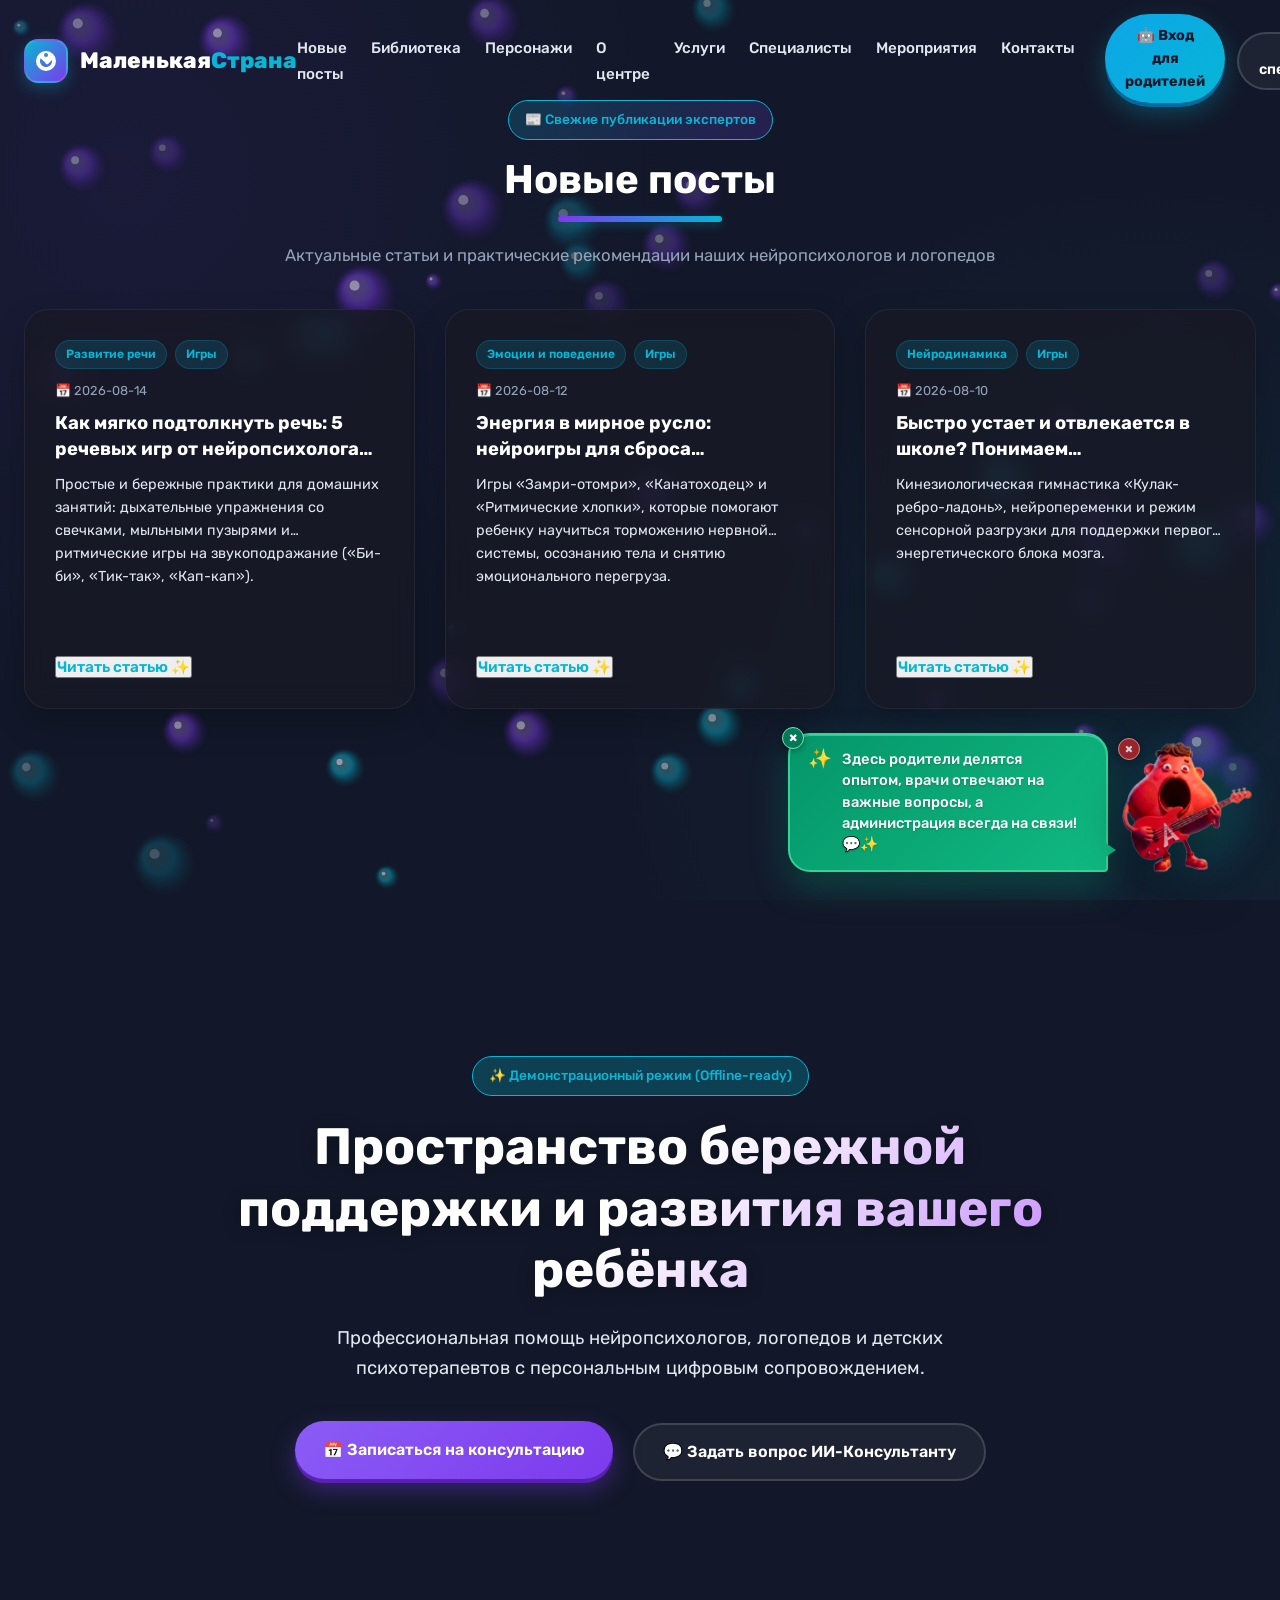
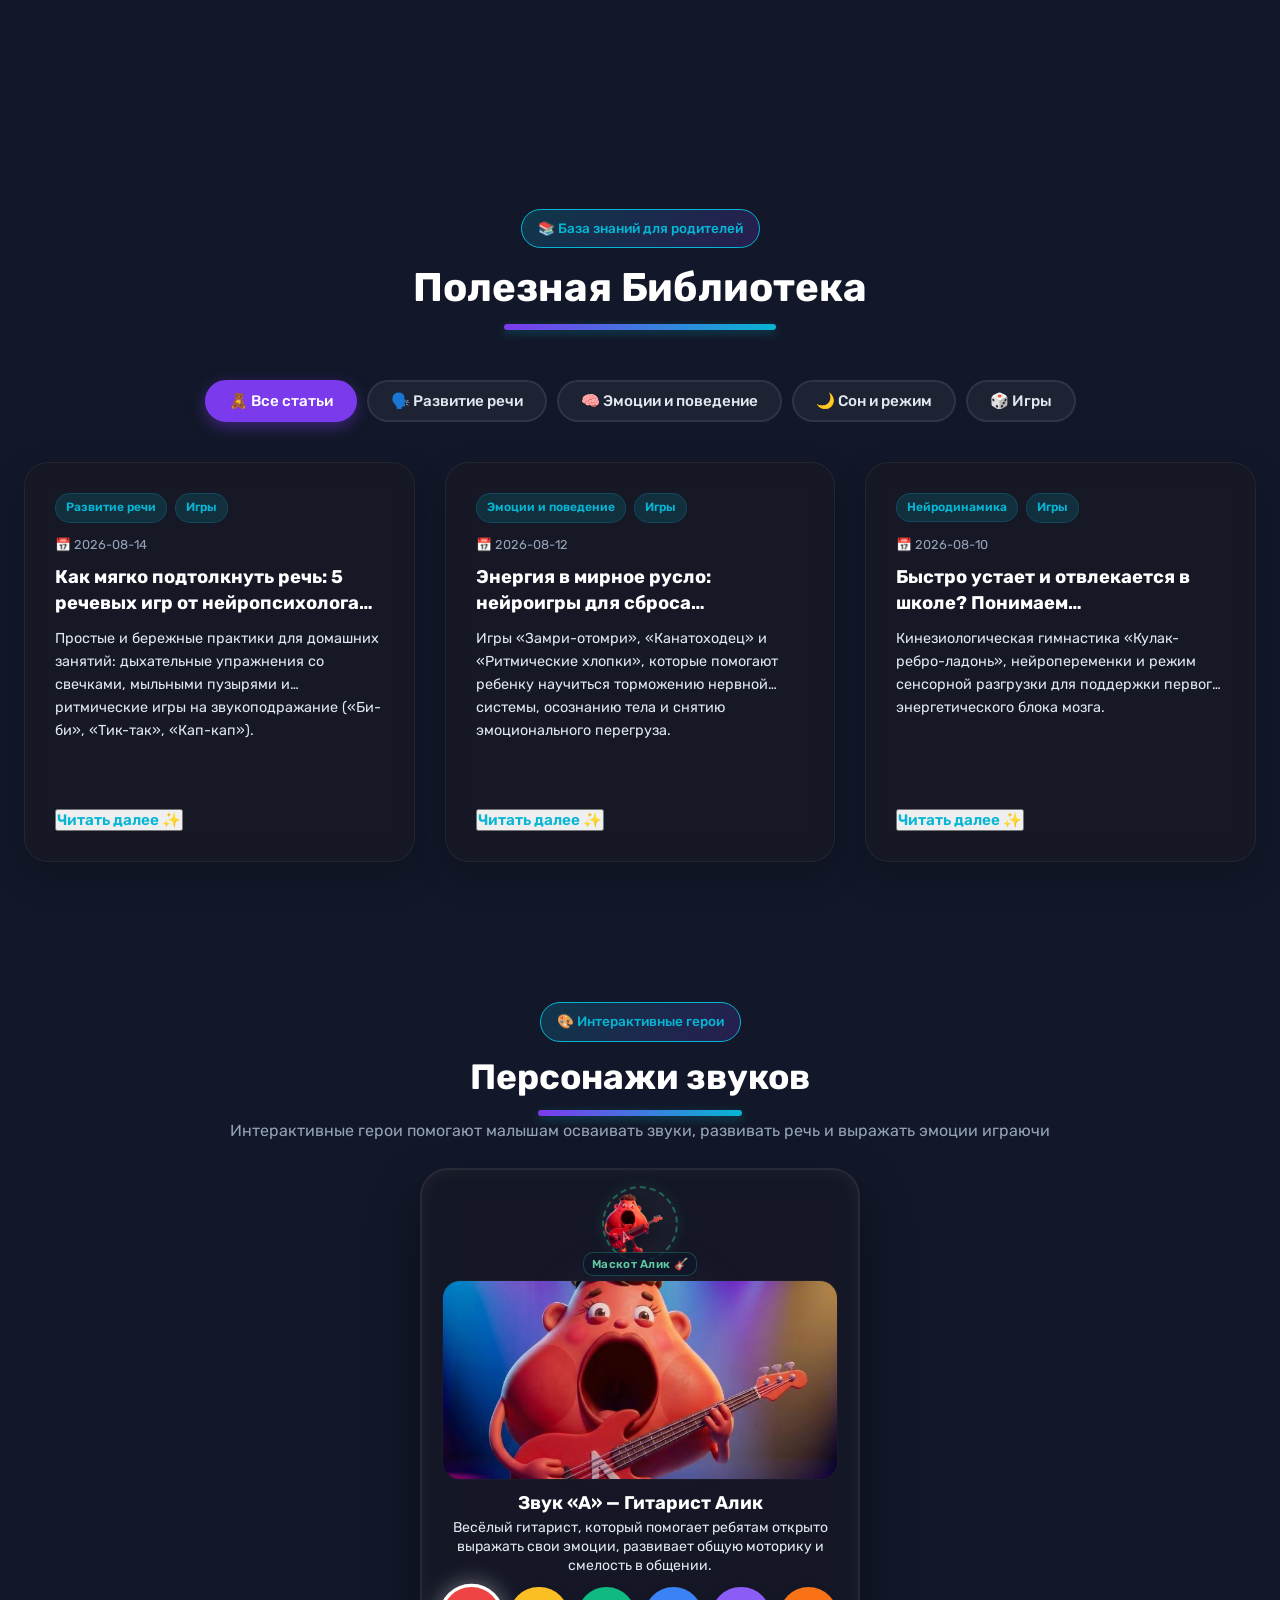
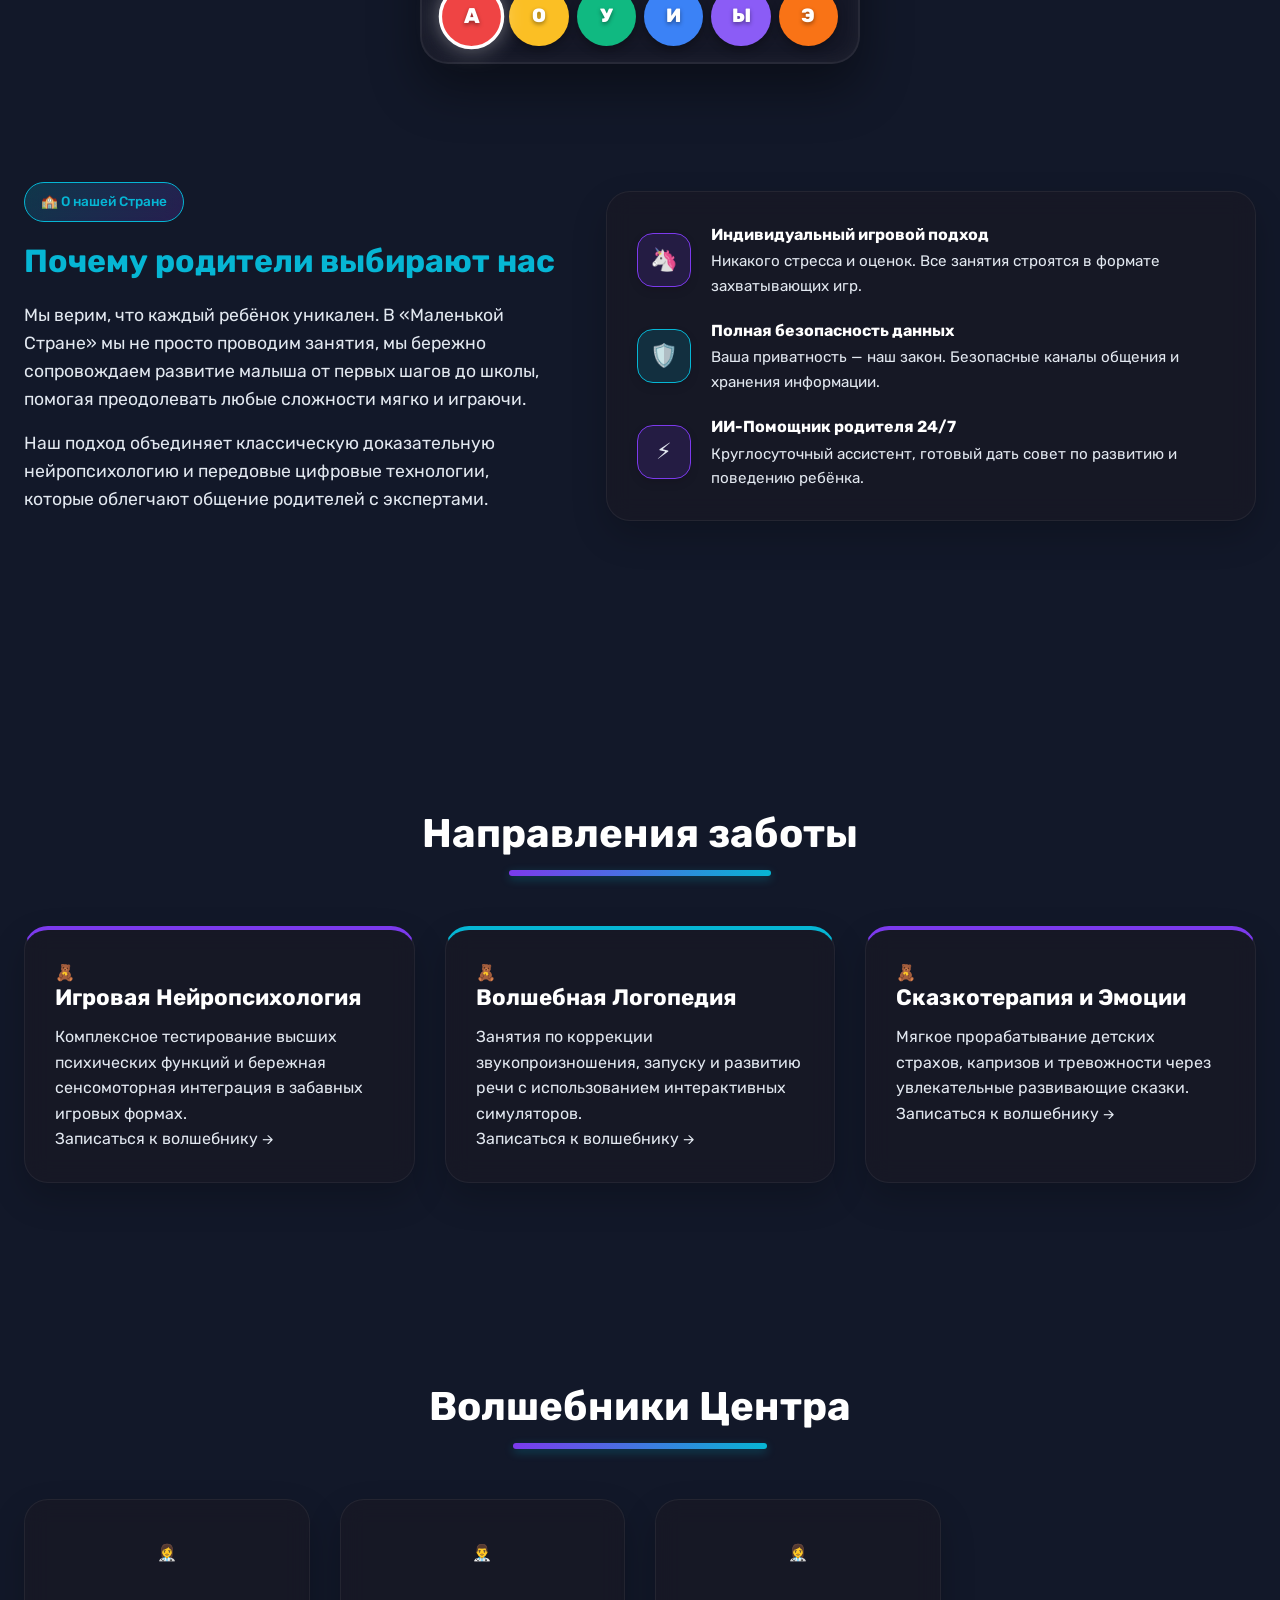
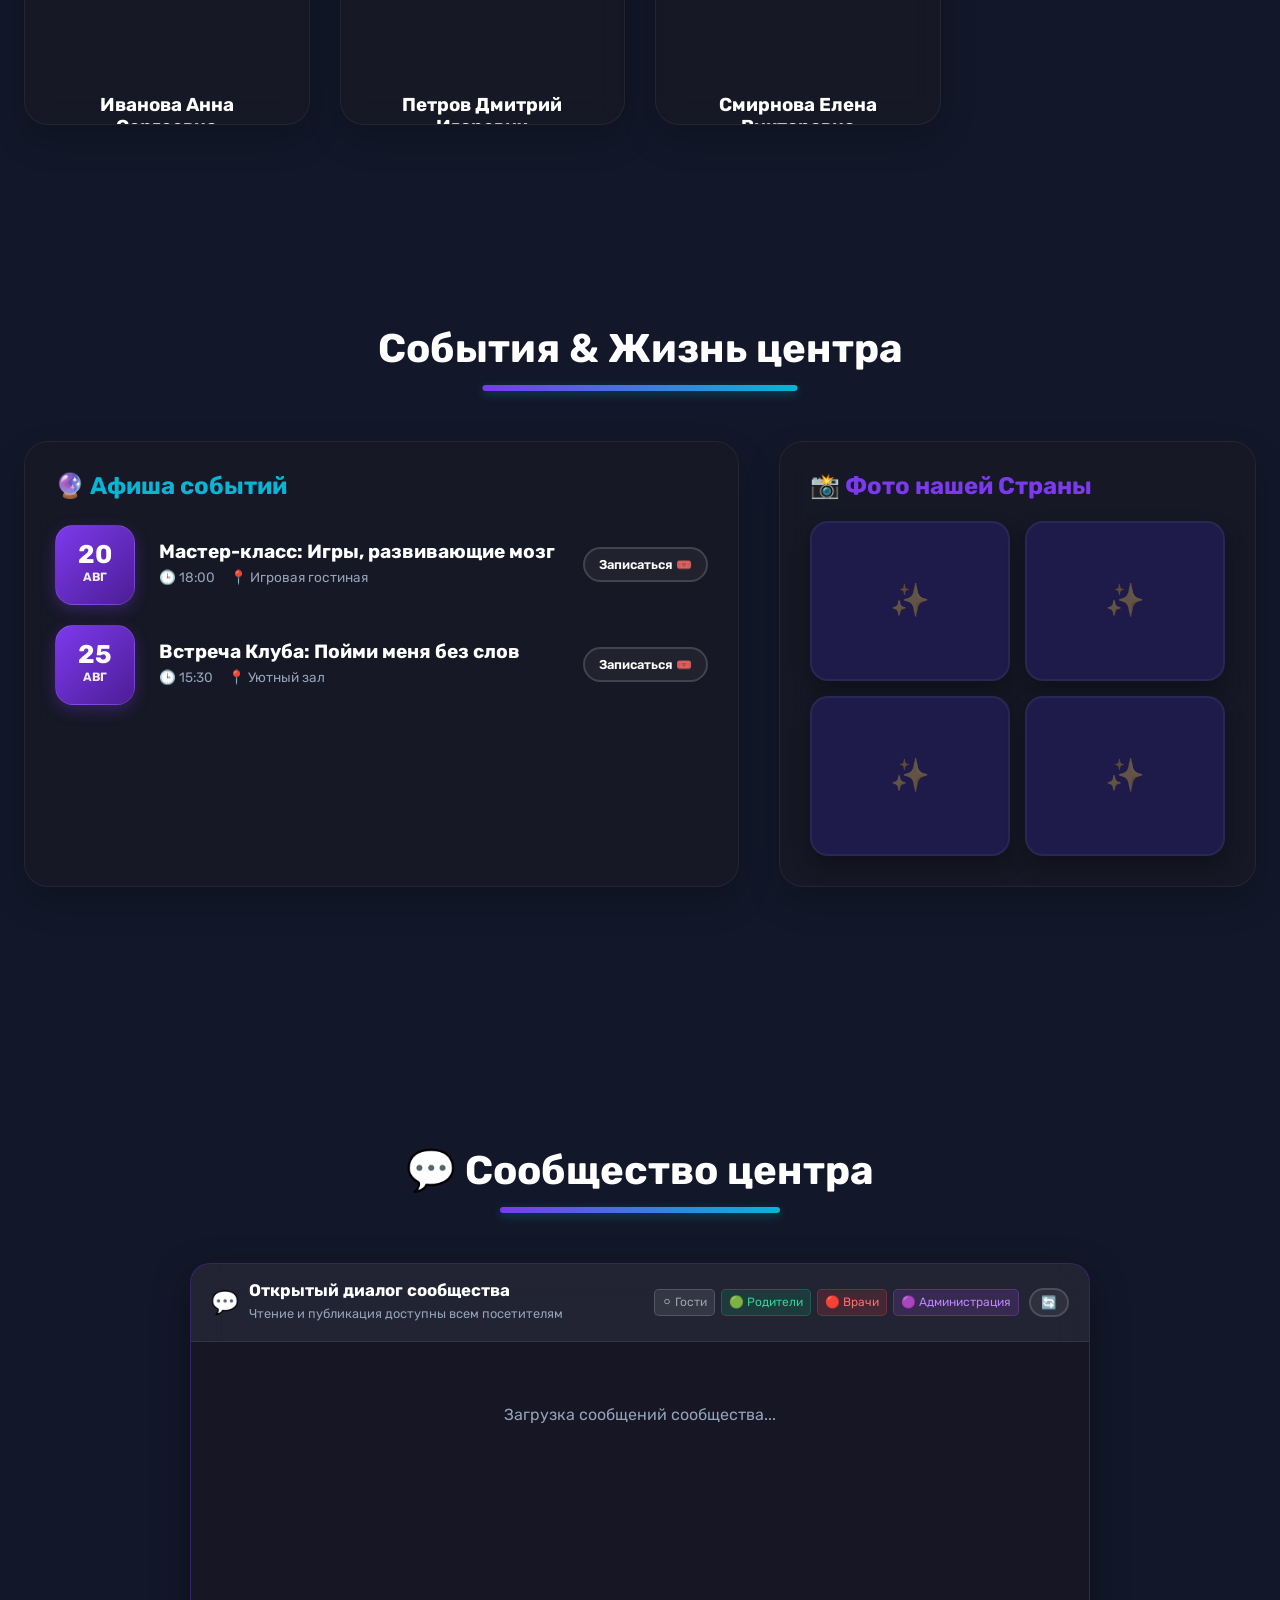
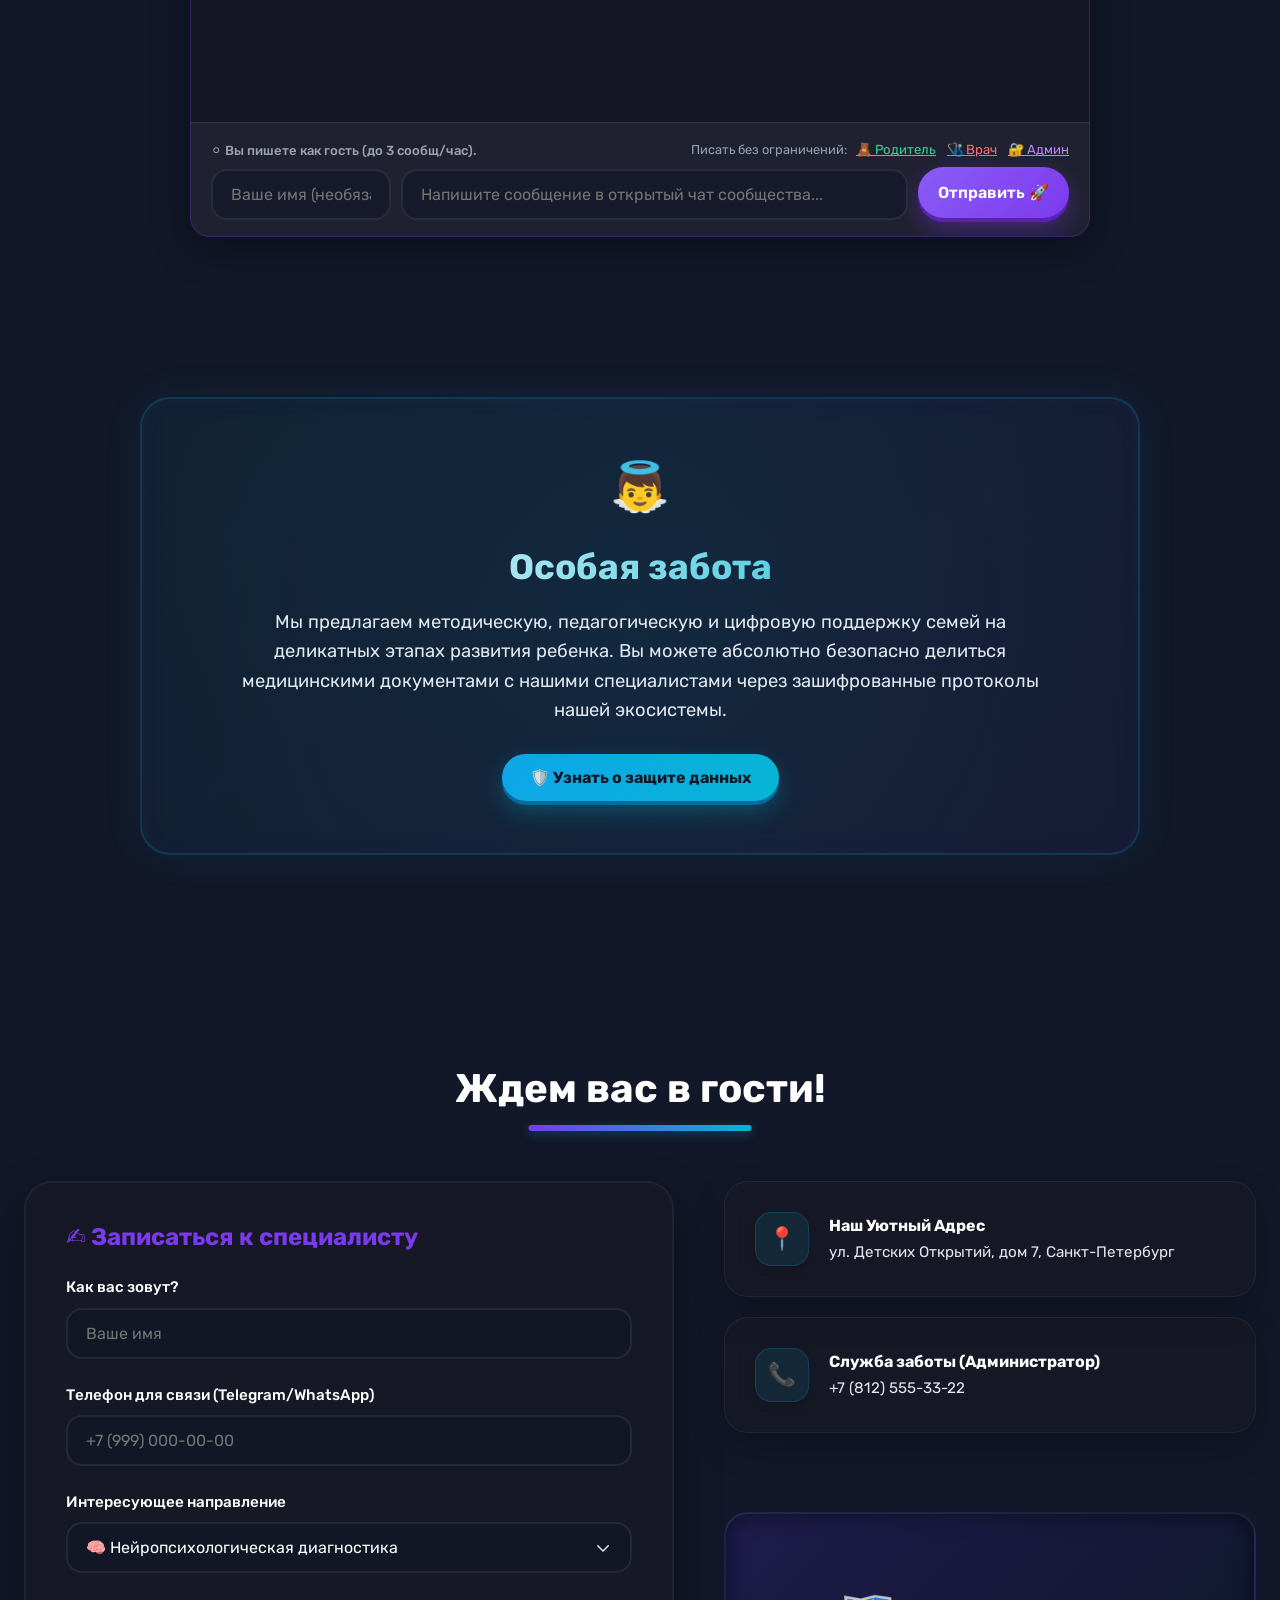
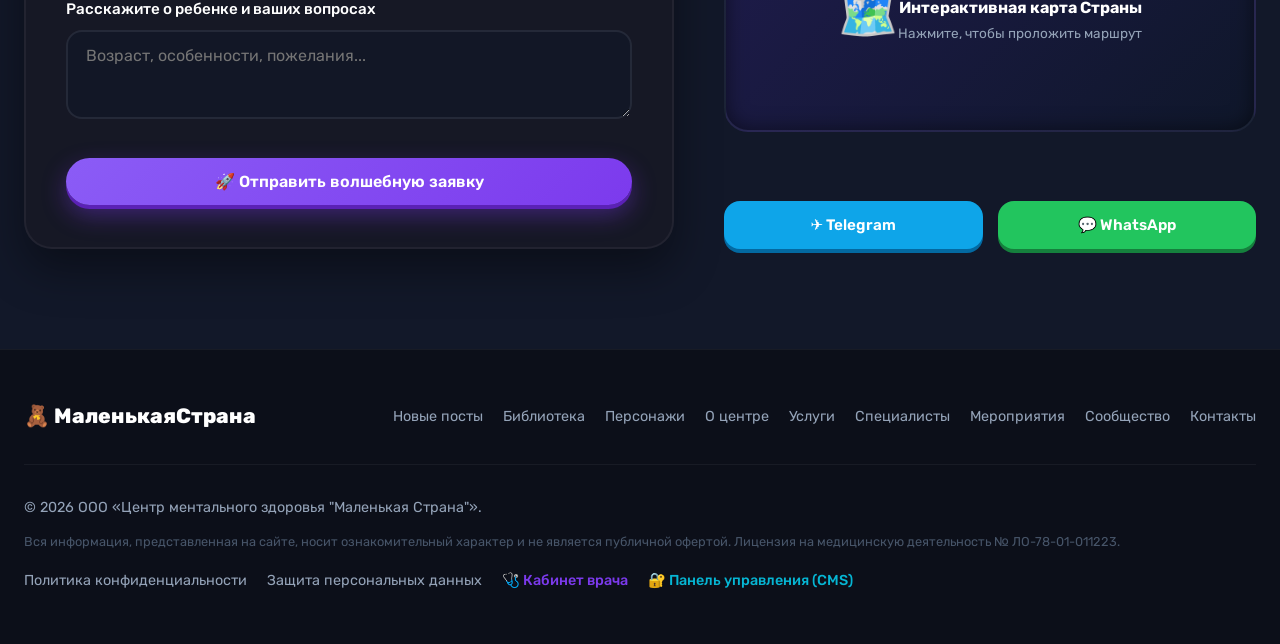
==== commit 4d4c0fdd: "fix(mascot): fix alik dock lifecycle, remove ghost elements, compact showcase" ====
--- a/templates/index.html
+++ b/templates/index.html
@@ -124,9 +124,9 @@
 
 <!-- БЛОК 3.1: ПЕРСОНАЖИ ЗВУКОВ (PIXAR SHOWCASE) -->
 <section id="characters" class="characters-section" data-alik-comment="Познакомьтесь с героями звуков! Каждый персонаж помогает осваивать правильную речь в игре! 🎶🎷">
-<div class="demo-badge" style="margin: 0 auto 16px auto; display: table;">🎨 Интерактивные герои</div>
+<div class="demo-badge" style="margin: 0 auto 14px auto; display: table;">🎨 Интерактивные герои</div>
 <h2>Персонажи звуков</h2>
-<p style="text-align: center; color: var(--text-muted); margin-top: -30px; margin-bottom: 40px; font-size: 1.05rem;">Интерактивные герои помогают малышам осваивать звуки, развивать речь и выражать эмоции играючи</p>
+<p class="characters-subdesc" style="text-align: center; color: var(--text-muted); margin-top: -18px; margin-bottom: 24px; font-size: 1rem;">Интерактивные герои помогают малышам осваивать звуки, развивать речь и выражать эмоции играючи</p>
 <div style="max-width: 900px; margin: 0 auto;">
 <div class="character-showcase">
 <div class="mascot-glow" id="showcase-glow"></div>
@@ -903,6 +903,7 @@
 
     <!-- Контейнер персонажа -->
     <div class="alik-avatar-container" id="alik-avatar-container" role="button" tabindex="0" title="Нажмите, чтобы показать или скрыть реплику Алика">
+        <button class="alik-widget-close" id="alik-widget-close" title="Закрыть компаньона Алика" aria-label="Закрыть виджет">×</button>
         <div class="alik-avatar-glow"></div>
         <div class="alik-avatar-inner" id="alik-avatar-inner">
             <picture>
--- a/static/css/style.css
+++ b/static/css/style.css
@@ -467,28 +467,40 @@
             flex-wrap: wrap;
         }
 
+        .characters-section {
+            padding: 40px 24px;
+            max-height: 80vh;
+        }
+
+        .characters-section h2 {
+            margin-bottom: 20px;
+            font-size: 2.2rem;
+        }
+
         .character-showcase {
             background: rgba(24, 24, 37, 0.6);
             border: 2px solid rgba(255, 255, 255, 0.08);
-            border-radius: 32px;
-            padding: 24px;
+            border-radius: 28px;
+            padding: 16px 20px;
             width: 100%;
-            max-width: 460px;
+            max-width: 440px;
+            max-height: 520px;
+            margin: 0 auto;
             backdrop-filter: blur(16px);
             -webkit-backdrop-filter: blur(16px);
             box-shadow: 
-                0 30px 60px rgba(0, 0, 0, 0.4),
+                0 25px 50px rgba(0, 0, 0, 0.4),
                 inset 0 0 20px rgba(255,255,255,0.05);
             position: relative;
             display: flex;
             flex-direction: column;
-            gap: 20px;
+            gap: 12px;
             animation: float 6s ease-in-out infinite;
         }
 
         @keyframes float {
             0%, 100% { transform: translateY(0px) rotate(0deg); }
-            50% { transform: translateY(-12px) rotate(1deg); }
+            50% { transform: translateY(-8px) rotate(0.8deg); }
         }
 
         .mascot-glow {
@@ -496,8 +508,8 @@
             top: 40%;
             left: 50%;
             transform: translate(-50%, -50%);
-            width: 260px;
-            height: 260px;
+            width: 200px;
+            height: 200px;
             background: radial-gradient(circle, rgba(239, 68, 68, 0.35) 0%, rgba(124, 58, 237, 0.05) 60%, transparent 100%);
             border-radius: 50%;
             filter: blur(25px);
@@ -507,8 +519,8 @@
 
         .showcase-main {
             width: 100%;
-            height: 320px;
-            border-radius: 20px;
+            height: 200px;
+            border-radius: 18px;
             overflow: hidden;
             background: #0e111d;
             border: 1px solid rgba(255,255,255,0.05);
@@ -532,7 +544,7 @@
         }
 
         .showcase-placeholder {
-            font-size: 5rem;
+            font-size: 4rem;
         }
 
         .showcase-info {
@@ -542,24 +554,25 @@
         }
 
         .showcase-info h4 {
-            font-size: 1.4rem;
-            margin-bottom: 8px;
+            font-size: 1.15rem;
+            margin-bottom: 4px;
             color: var(--text-white);
             transition: var(--transition-smooth);
         }
 
         .showcase-info p {
-            font-size: 0.95rem;
+            font-size: 0.88rem;
             color: var(--text-gray);
             margin-bottom: 0;
-            min-height: 48px;
+            min-height: 38px;
+            line-height: 1.35;
             transition: var(--transition-smooth);
         }
 
         .showcase-selector {
             display: grid;
             grid-template-columns: repeat(6, 1fr);
-            gap: 10px;
+            gap: 8px;
             z-index: 2;
         }
 
@@ -1757,6 +1770,36 @@
             z-index: 10;
         }
 
+        .alik-widget-close {
+            position: absolute;
+            top: -4px;
+            left: -4px;
+            width: 22px;
+            height: 22px;
+            border-radius: 50%;
+            background: rgba(220, 38, 38, 0.85);
+            border: 1.5px solid #FCA5A5;
+            color: #FFFFFF;
+            font-size: 13px;
+            font-weight: 700;
+            line-height: 1;
+            display: flex;
+            align-items: center;
+            justify-content: center;
+            cursor: pointer;
+            box-shadow: 0 2px 6px rgba(0, 0, 0, 0.35);
+            transition: var(--transition-bounce);
+            z-index: 12;
+            opacity: 0.8;
+        }
+
+        .alik-widget-close:hover {
+            opacity: 1;
+            background: #B91C1C;
+            border-color: #FFFFFF;
+            transform: scale(1.15);
+        }
+
         .alik-avatar-container:hover .alik-widget-toggle {
             opacity: 1;
         }
@@ -1770,9 +1813,9 @@
         /* 4. Круговой слот-плейсхолдер в витрине звуков (Docking Slot) */
         .alik-dock-slot {
             position: relative;
-            width: 90px;
-            height: 90px;
-            margin: 0 auto 16px auto;
+            width: 76px;
+            height: 76px;
+            margin: 0 auto 6px auto;
             border-radius: 50%;
             display: flex;
             align-items: center;
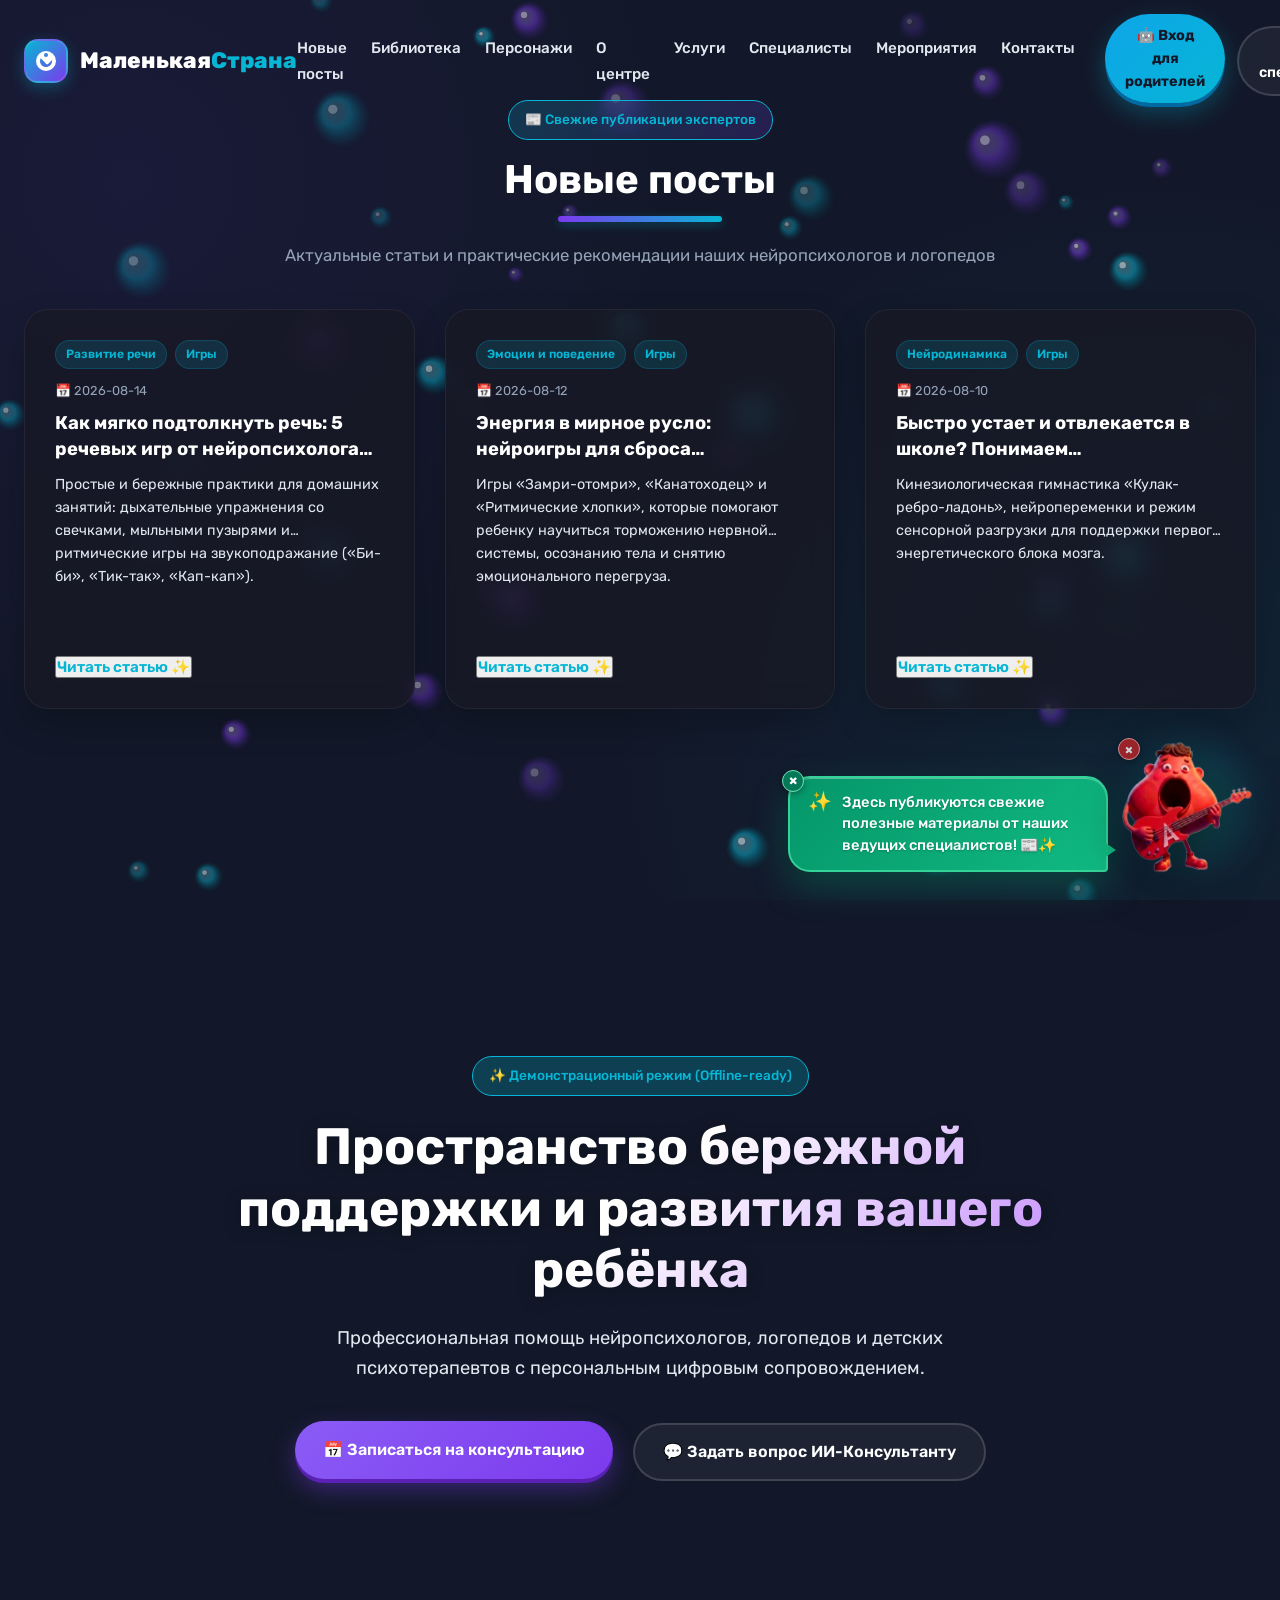
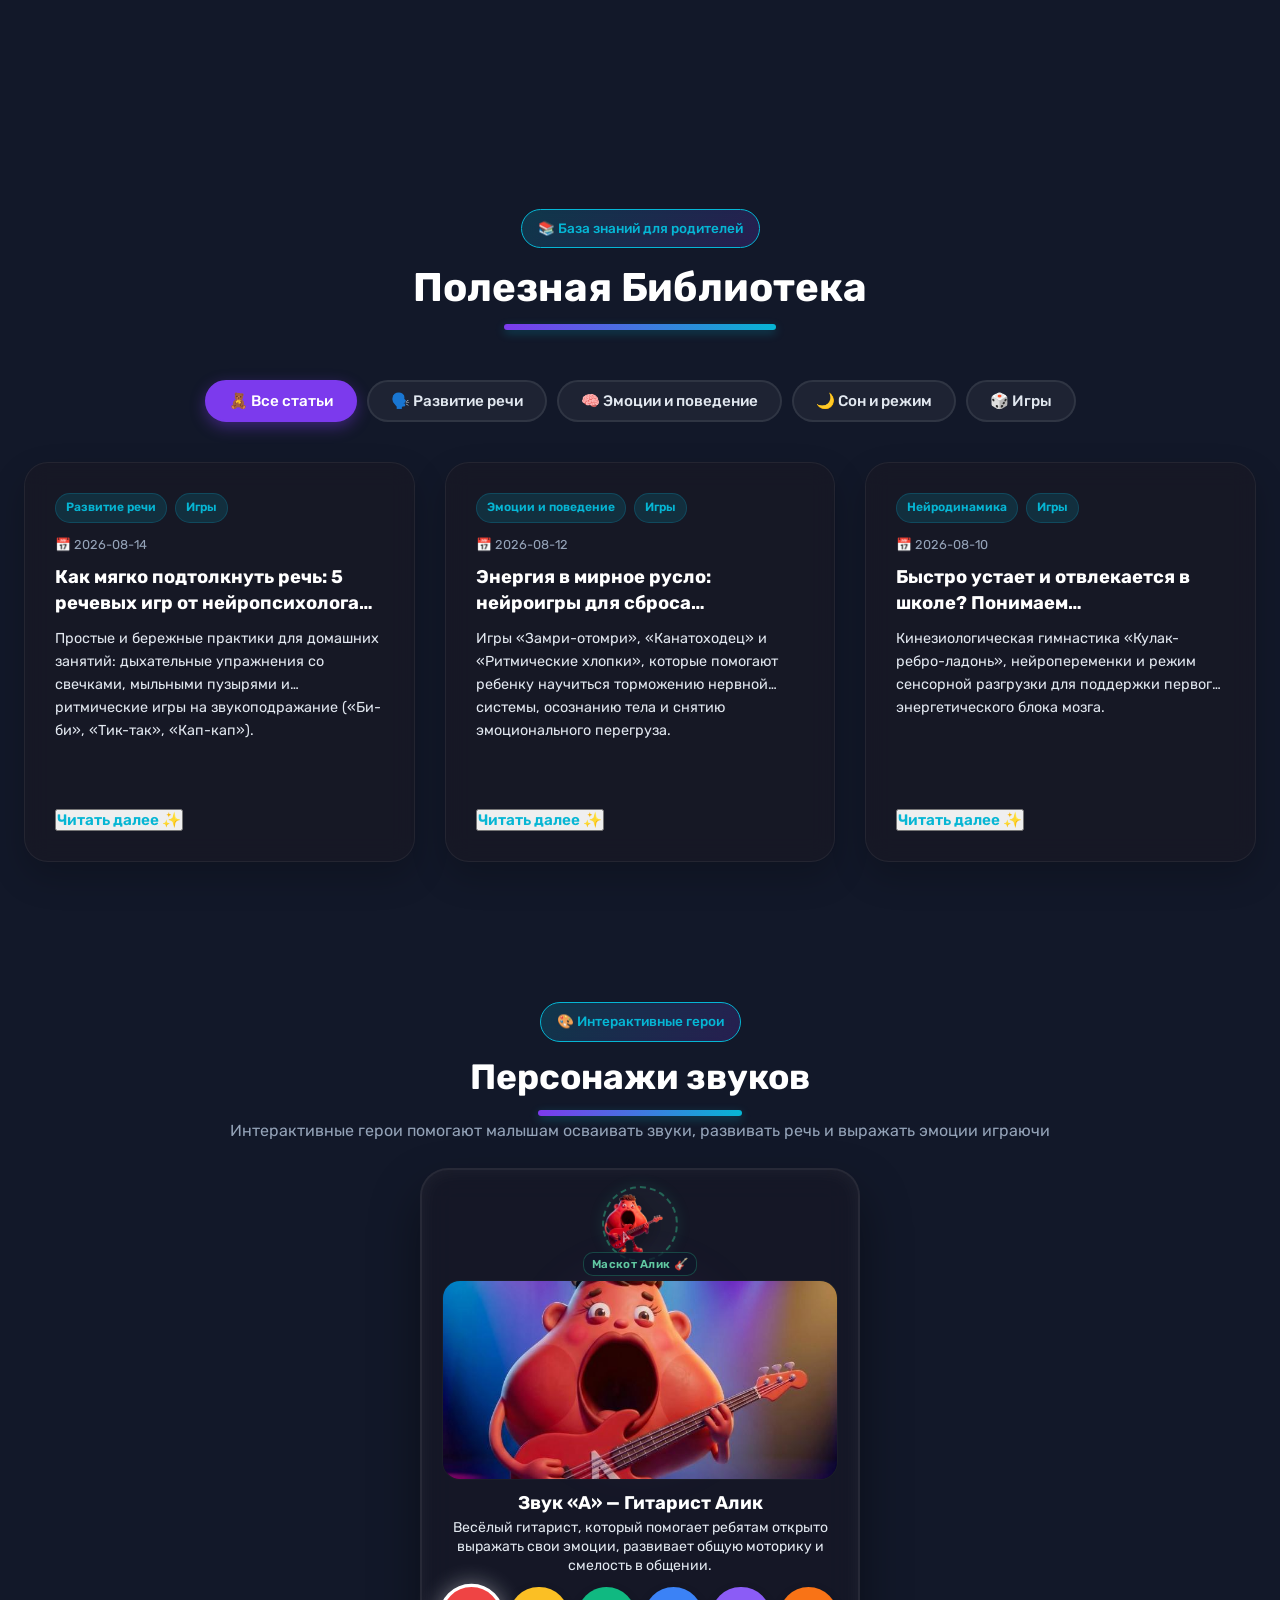
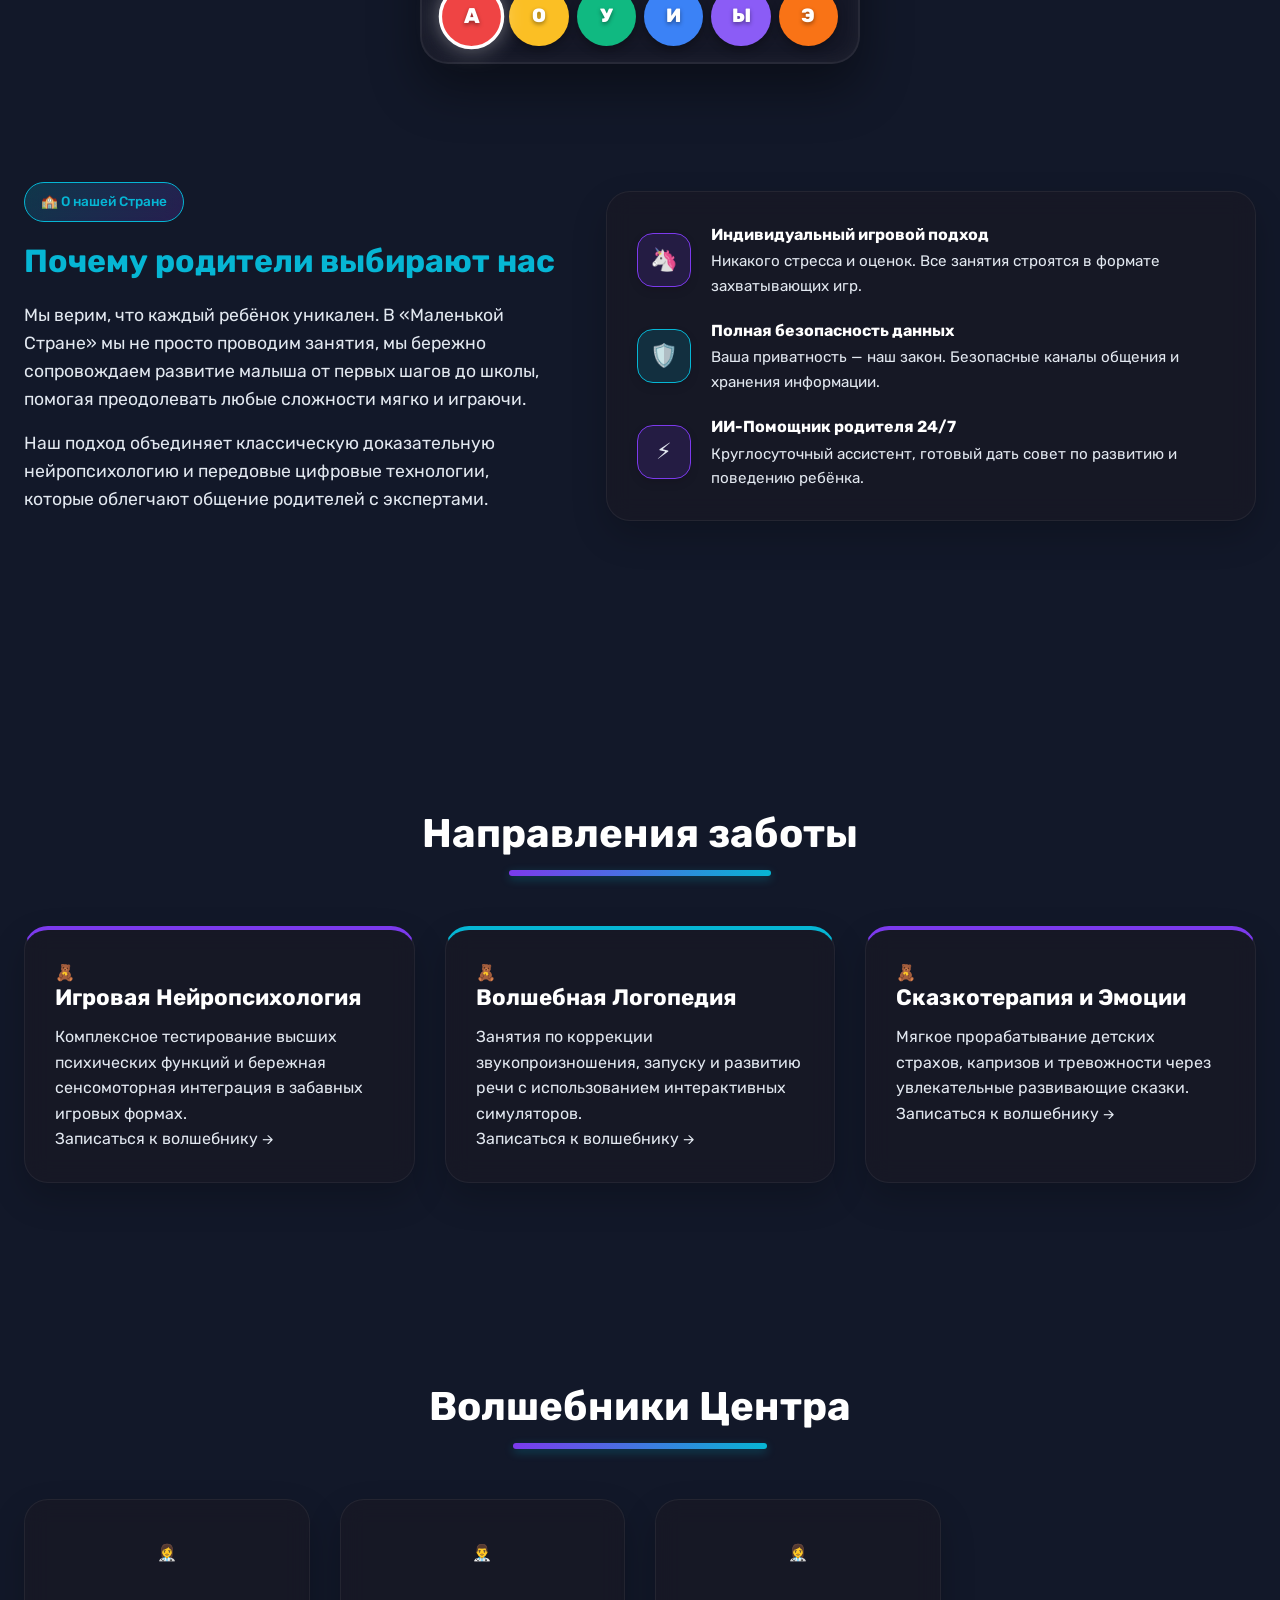
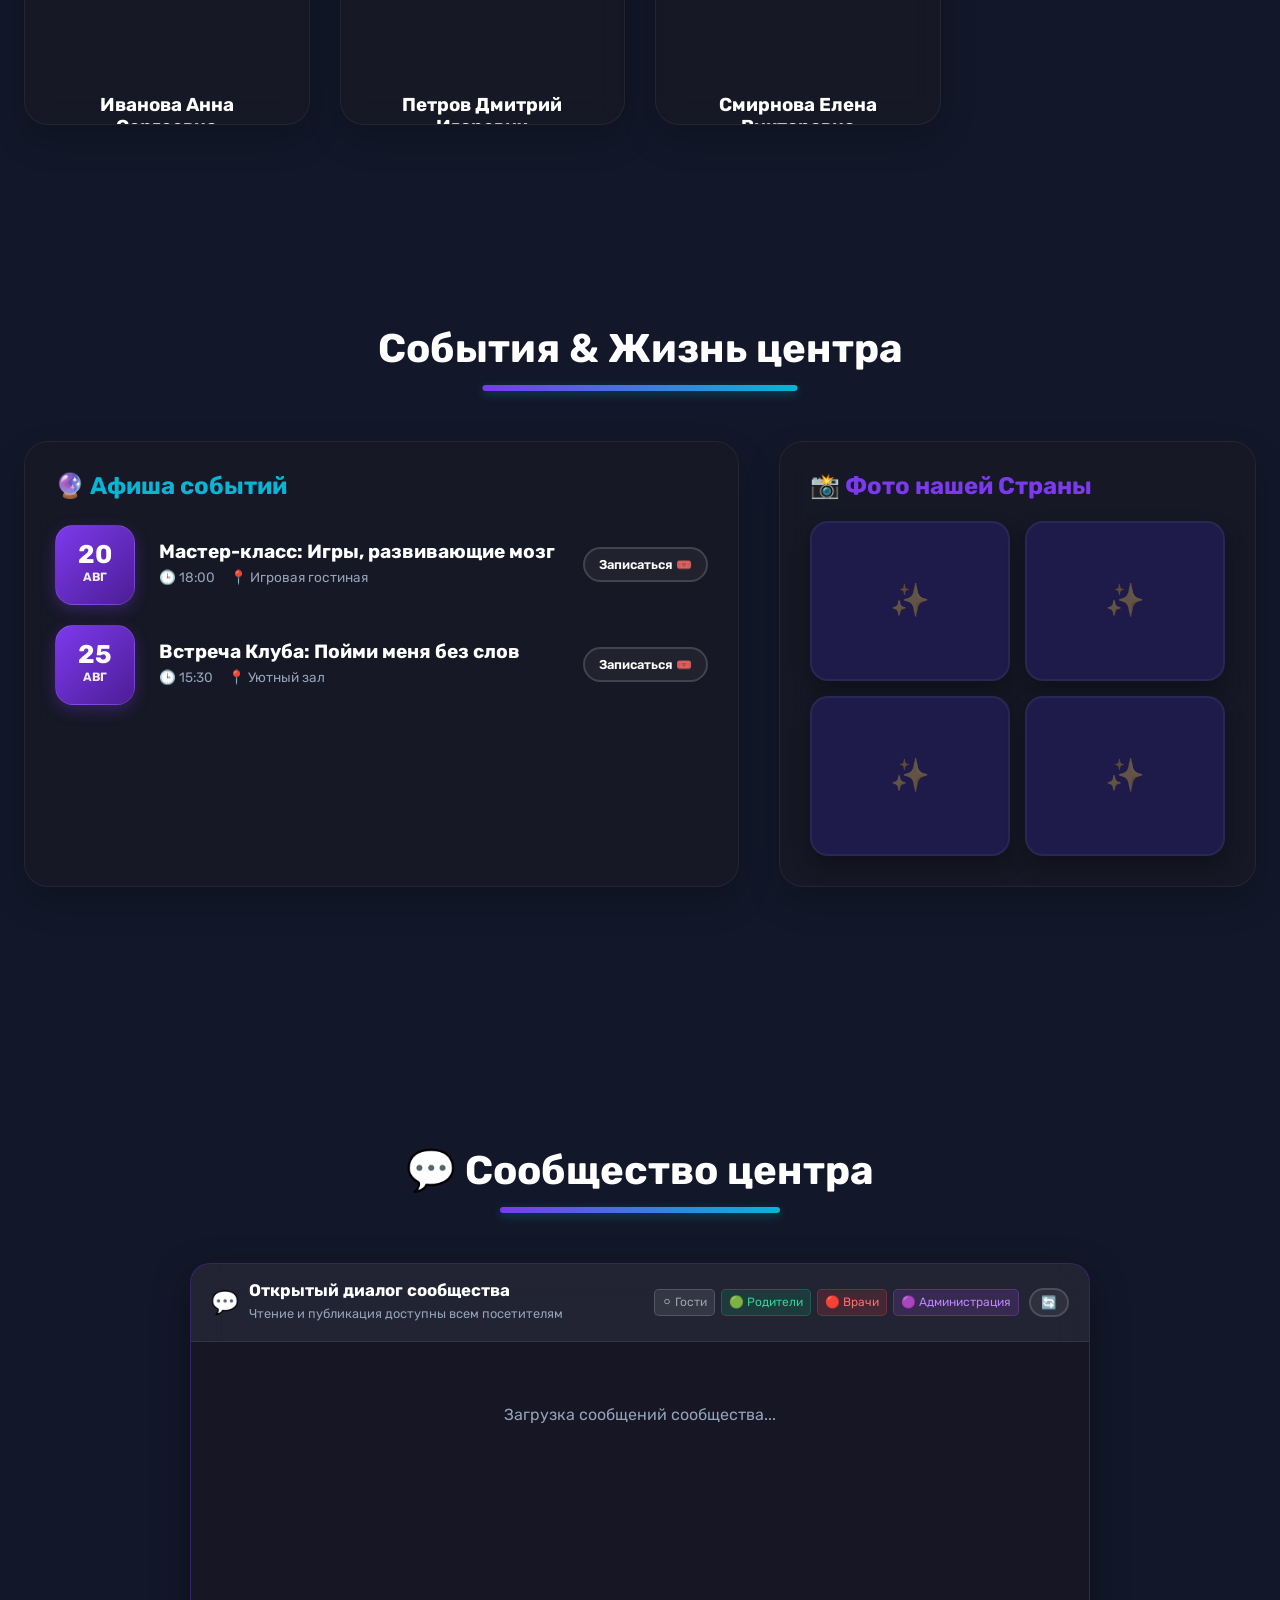
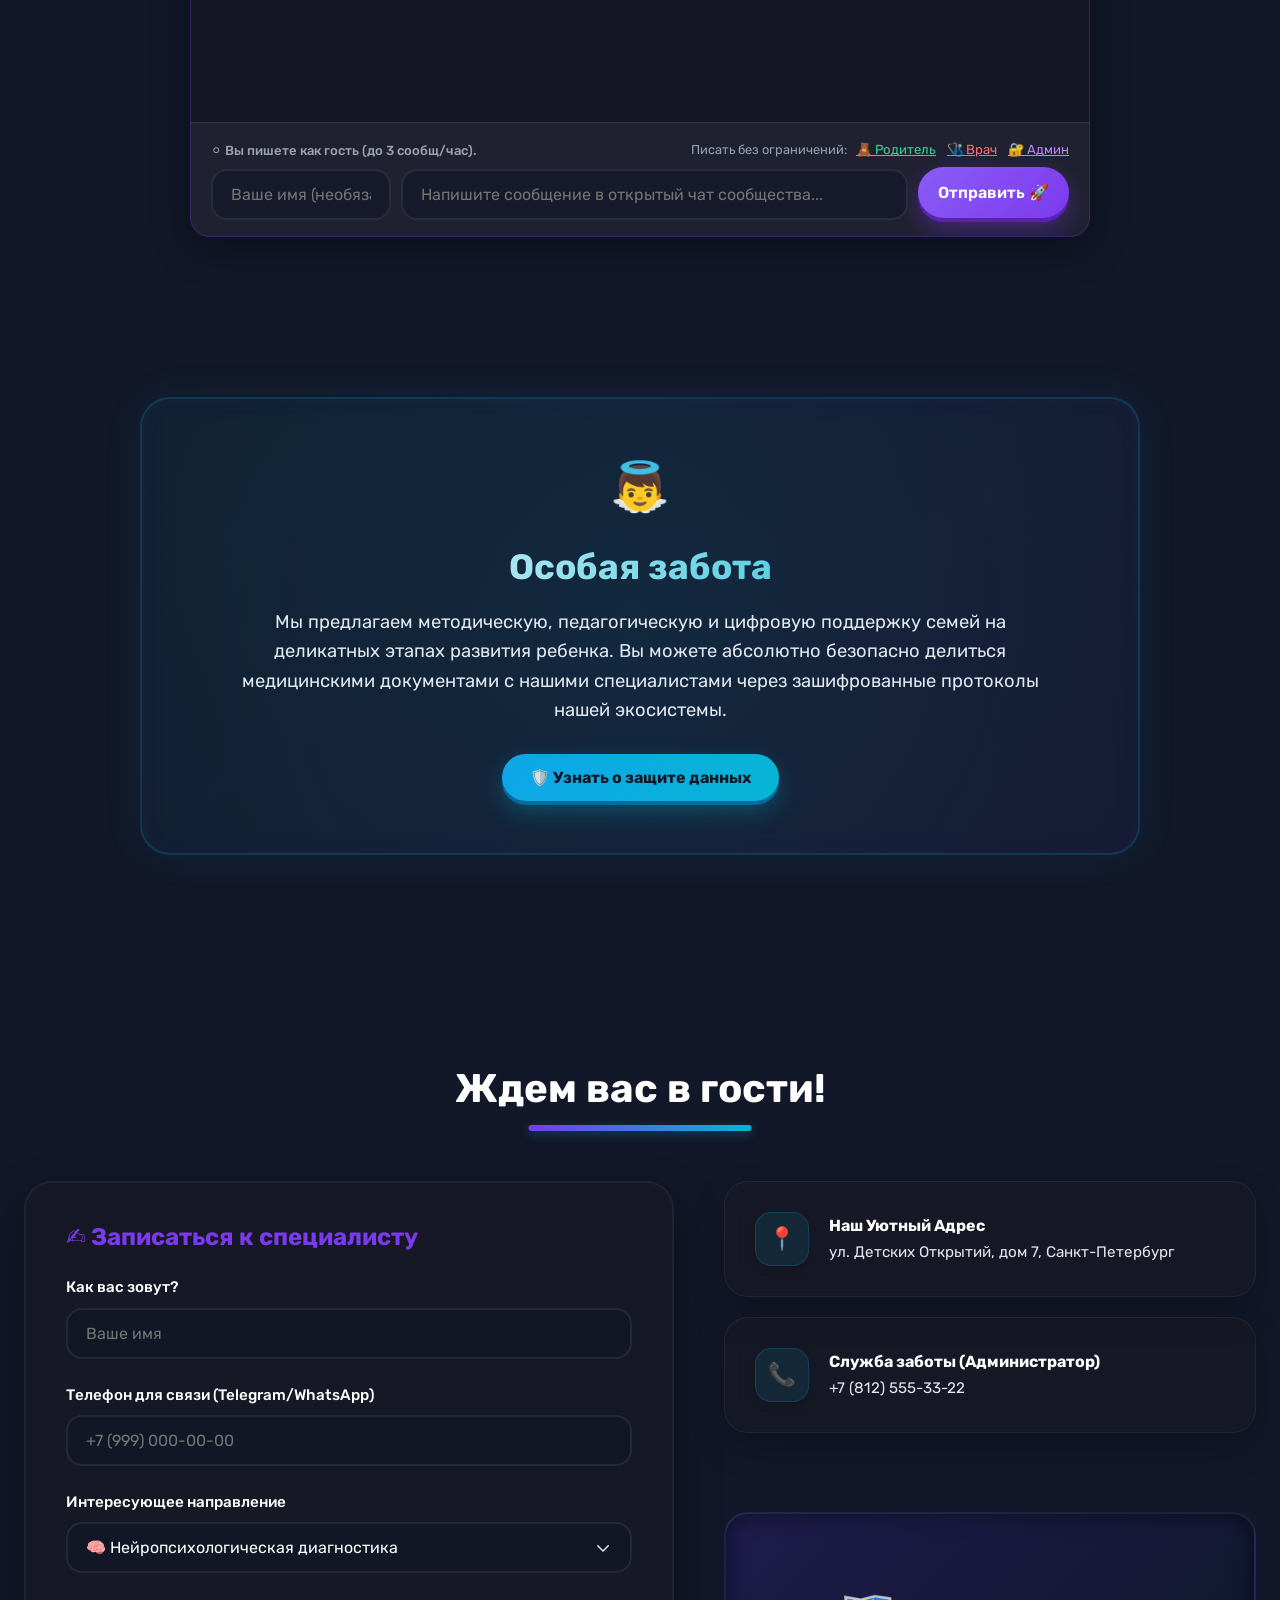
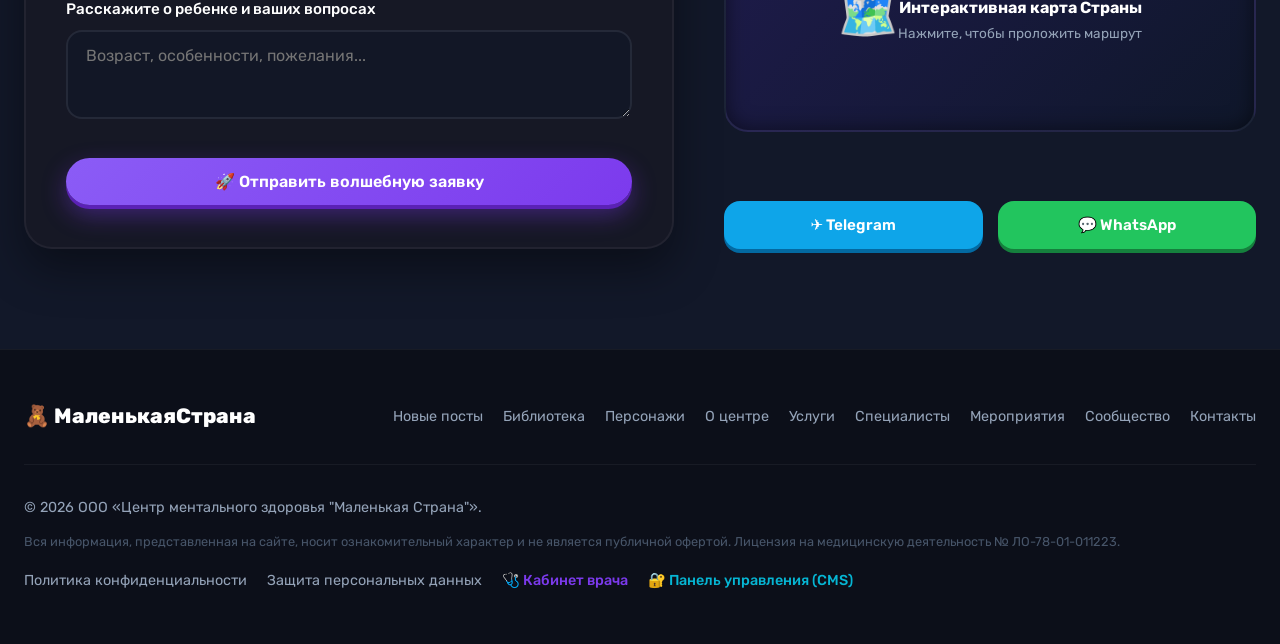
==== commit 90c5e68c: "refactor(landing): remove legacy doctor modals and logic from index.html and app.js" ====
--- a/templates/index.html
+++ b/templates/index.html
@@ -50,9 +50,9 @@
 <a class="btn btn-turquoise" href="/app/" id="parent-login" style="padding: 10px 20px; font-size: 0.9rem;">
                         🤖 Вход для родителей
                     </a>
-<button class="btn btn-outline" onclick="openModal('doctor-modal')" style="padding: 10px 20px; font-size: 0.9rem;">
+<a class="btn btn-outline" href="/doctor" style="padding: 10px 20px; font-size: 0.9rem;">
                         🩺 Для специалистов
-                    </button>
+                    </a>
 </div>
 </nav>
 </div>
@@ -305,7 +305,7 @@
                     <div id="community-auth-actions" style="display: inline;">
                         <span style="color: var(--text-muted); font-size: 0.8rem; margin-right: 6px;">Писать без ограничений:</span>
                         <a href="javascript:void(0)" onclick="openModal('parent-modal')" style="color: #34D399; text-decoration: underline; margin-right: 8px;">🧸 Родитель</a>
-                        <a href="javascript:void(0)" onclick="openDoctorModal()" style="color: #F87171; text-decoration: underline; margin-right: 8px;">🩺 Врач</a>
+                        <a href="/doctor" style="color: #F87171; text-decoration: underline; margin-right: 8px;">🩺 Врач</a>
                         <a href="javascript:void(0)" onclick="openAdminModal()" style="color: #C084FC; text-decoration: underline;">🔐 Админ</a>
                     </div>
                     <a href="javascript:void(0)" id="community-logout-link" onclick="logoutCommunityUser()" style="display: none; color: var(--accent-turquoise); text-decoration: underline;">Сменить профиль / Выйти</a>
@@ -425,7 +425,7 @@
 <div class="legal-links">
 <a href="#privacy">Политика конфиденциальности</a>
 <a href="#terms">Защита персональных данных</a>
-<a href="#doctor" onclick="openDoctorModal(); return false;" style="color: var(--accent-purple); font-weight: 500;">🩺 Кабинет врача</a>
+<a href="/doctor" style="color: var(--accent-purple); font-weight: 500;">🩺 Кабинет врача</a>
 <a href="#admin" onclick="openAdminModal(); return false;" style="color: var(--accent-turquoise); font-weight: 500;">🔐 Панель управления (CMS)</a>
 </div>
 </div>
@@ -452,153 +452,6 @@
     🧸 Войти в систему
 </button>
 </form>
-</div>
-</div>
-
-<div class="modal" id="doctor-modal">
-<div class="modal-content" style="max-width: 440px;">
-<button class="close-modal" onclick="closeModal('doctor-modal')">×</button>
-<h3>🩺 Вход для специалистов</h3>
-<p style="font-size: 0.85rem; color: var(--text-muted); margin-bottom: 16px;">Личный кабинет врача и просмотр медицинских карт пациентов</p>
-<form id="doctor-login-form" onsubmit="handleDoctorLogin(event)">
-<div class="form-group">
-<label class="form-label" for="doc-login">Логин врача / Код специалиста</label>
-<input class="form-input" id="doc-login" placeholder="doc_anna" required="" type="text" value="doc_anna"/>
-</div>
-<div class="form-group">
-<label class="form-label" for="doc-pass">Пароль</label>
-<input class="form-input" id="doc-pass" placeholder="••••••••" required="" type="password"/>
-</div>
-<div id="doctor-login-error" style="color: #EF4444; font-size: 0.85rem; margin-bottom: 10px; display: none;"></div>
-<button class="btn btn-purple" id="doctor-login-btn" style="width: 100%; margin-top: 10px;" type="submit">
-    🩺 Войти в кабинет врача
-</button>
-</form>
-</div>
-</div>
-
-<!-- МОДАЛЬНОЕ ОКНО: ДАШБОРД ВРАЧА (DOCTOR DASHBOARD) -->
-<div class="modal" id="doctor-dashboard-modal">
-<div class="modal-content" style="max-width: 900px; width: 95%; max-height: 90vh; display: flex; flex-direction: column; padding: 24px;">
-    <div style="display: flex; justify-content: space-between; align-items: center; border-bottom: 1px solid rgba(255,255,255,0.1); padding-bottom: 16px; margin-bottom: 16px;">
-        <div style="display: flex; align-items: center; gap: 12px;">
-            <div style="width: 44px; height: 44px; border-radius: 50%; background: linear-gradient(135deg, #7C3AED, #06B6D4); display: flex; align-items: center; justify-content: center; font-size: 1.4rem;">🩺</div>
-            <div>
-                <h3 style="margin: 0; font-size: 1.25rem;" id="doc-profile-name">Доктор Центра</h3>
-                <div style="font-size: 0.85rem; color: var(--accent-turquoise);" id="doc-profile-specialty">Специалист</div>
-            </div>
-            <span style="background: rgba(16,185,129,0.2); color: #34D399; padding: 4px 8px; border-radius: 6px; font-size: 0.75rem; font-weight: 600;">Doctor Mode</span>
-        </div>
-        <div style="display: flex; gap: 10px;">
-            <button class="btn btn-outline" onclick="logoutDoctor()" style="padding: 6px 12px; font-size: 0.8rem;">Выйти</button>
-            <button class="close-modal" onclick="closeModal('doctor-dashboard-modal')" style="position: static;">×</button>
-        </div>
-    </div>
-
-    <!-- Панель ввода / поиска токена шеринга -->
-    <div style="background: rgba(30,30,46,0.85); border: 1px solid rgba(124,58,237,0.3); border-radius: 16px; padding: 16px; margin-bottom: 20px;">
-        <h4 style="margin: 0 0 10px 0; font-size: 1rem; color: #fff;">🔑 Доступ к медицинской карте по ссылке пациента</h4>
-        <div style="display: flex; gap: 10px;">
-            <input class="form-input" id="doc-share-token-input" placeholder="Введите токен шеринга (например: grant_...)" style="flex: 1;" />
-            <button class="btn btn-purple" id="doc-search-btn" onclick="handleDoctorSearchRecord()" style="padding: 10px 18px; white-space: nowrap;">🔍 Открыть карту</button>
-        </div>
-        <div id="doc-search-error" style="color: #EF4444; font-size: 0.85rem; margin-top: 8px; display: none;"></div>
-    </div>
-
-    <!-- Контейнер просмотра медицинской карты -->
-    <div id="doc-record-view" style="display: none; overflow-y: auto; flex: 1; padding-right: 4px;">
-        <div style="display: flex; justify-content: space-between; align-items: center; background: rgba(6,182,212,0.1); border: 1px solid rgba(6,182,212,0.3); border-radius: 12px; padding: 12px 16px; margin-bottom: 16px;">
-            <div>
-                <span style="font-size: 0.85rem; color: var(--text-muted);">Папка пациента: </span>
-                <strong id="doc-view-patient-id" style="color: #fff; font-family: monospace;">-</strong>
-            </div>
-            <div style="font-size: 0.85rem; color: #34D399;" id="doc-view-expiry">⏱️ Доступ активен</div>
-        </div>
-
-        <h4 style="margin: 0 0 12px 0; font-size: 1.05rem;">📁 Документы и результаты диагностики:</h4>
-        <div id="doc-files-grid" style="display: grid; grid-template-columns: repeat(auto-fill, minmax(260px, 1fr)); gap: 14px; margin-bottom: 20px;">
-            <!-- Карточки документов пациента -->
-        </div>
-
-        <!-- СЕКЦИЯ: ЗАМЕТКИ ВРАЧА ПО ПАЦИЕНТУ (Doctor Notes) -->
-        <div style="background: rgba(30,30,46,0.85); border: 1px solid rgba(124,58,237,0.3); border-radius: 14px; padding: 16px; margin-bottom: 20px;">
-            <div style="display: flex; justify-content: space-between; align-items: center; margin-bottom: 10px;">
-                <h4 style="margin: 0; font-size: 1rem; color: #fff;">📝 Заметки врача по пациенту:</h4>
-                <span id="doc-notes-status" style="font-size: 0.8rem; color: #34D399; font-weight: 500; display: none;"></span>
-            </div>
-            <textarea class="form-input" id="doc-notes-input" placeholder="Введите клинические заметки, план обследования или замечания по динамике..." rows="3" style="width: 100%; box-sizing: border-box; resize: vertical; margin-bottom: 10px;"></textarea>
-            <div style="display: flex; justify-content: flex-end; gap: 8px;">
-                <button class="btn btn-purple" id="doc-save-notes-btn" onclick="handleSaveDoctorNotes()" style="padding: 8px 16px; font-size: 0.85rem;">Сохранить 💾</button>
-            </div>
-        </div>
-
-        <!-- СЕКЦИЯ: КЛИНИЧЕСКИЙ КОНСИЛИУМ И СУММАРИЗАЦИЯ (RAG Summary & PDF) -->
-        <div style="background: rgba(30,30,46,0.85); border: 1px solid rgba(6,182,212,0.3); border-radius: 14px; padding: 16px; margin-bottom: 20px;">
-            <div style="display: flex; justify-content: space-between; align-items: center; flex-wrap: wrap; gap: 10px; margin-bottom: 12px;">
-                <div>
-                    <h4 style="margin: 0; font-size: 1rem; color: #fff;">🩺 Клинический консилиум (RAG-резюме)</h4>
-                    <p style="margin: 4px 0 0 0; font-size: 0.8rem; color: var(--text-muted);">Автоматический анализ документов и формирование заключения</p>
-                </div>
-                <div style="display: flex; gap: 8px;">
-                    <button class="btn btn-turquoise" id="doc-generate-summary-btn" onclick="handleDoctorGenerateSummary()" style="padding: 8px 16px; font-size: 0.85rem;">Сгенерировать резюме 🩺</button>
-                    <button class="btn btn-purple" id="doc-download-pdf-btn" onclick="handleDoctorDownloadSummaryPdf()" style="padding: 8px 16px; font-size: 0.85rem; display: none;">Скачать PDF 📄</button>
-                </div>
-            </div>
-            
-            <div id="doc-summary-loading" style="display: none; text-align: center; padding: 24px; color: var(--accent-turquoise);">
-                <div style="font-size: 1.8rem; margin-bottom: 8px;">⏳</div>
-                <div style="font-weight: 500; font-size: 0.95rem;">Консилиум анализирует документы...</div>
-            </div>
-            
-            <div id="doc-summary-container" style="display: none; flex-direction: column; gap: 12px;">
-                <!-- Структурированные карточки: анамнез, диагнозы, противопоказания (красный), препараты (янтарный), рекомендации -->
-            </div>
-        </div>
-
-        <!-- СЕКЦИЯ: ХРОНОЛОГИЯ АНАЛИЗОВ И ИССЛЕДОВАНИЙ (Block 4) -->
-        <div style="background: rgba(30,30,46,0.85); border: 1px solid rgba(124,58,237,0.3); border-radius: 14px; padding: 16px; margin-bottom: 20px;">
-            <div style="display: flex; justify-content: space-between; align-items: center; flex-wrap: wrap; gap: 10px; margin-bottom: 12px;">
-                <div>
-                    <h4 style="margin: 0; font-size: 1rem; color: #fff;">📊 Хронология анализов и исследований</h4>
-                    <p style="margin: 4px 0 0 0; font-size: 0.8rem; color: var(--text-muted);">Извлечение динамики показателей и генерация DOCX</p>
-                </div>
-                <div style="display: flex; gap: 8px;">
-                    <button class="btn btn-purple" id="doc-generate-analyses-btn" onclick="handleDoctorGenerateAnalyses()" style="padding: 8px 16px; font-size: 0.85rem;">Сформировать анализы 📊</button>
-                </div>
-            </div>
-            
-            <div id="doc-analyses-loading" style="display: none; text-align: center; padding: 20px; color: var(--accent-purple);">
-                <div style="font-size: 1.8rem; margin-bottom: 8px;">⏳</div>
-                <div style="font-weight: 500; font-size: 0.95rem;">Анализируем медицинские документы...</div>
-            </div>
-            
-            <div id="doc-analyses-result" style="display: none; margin-bottom: 14px;">
-                <div style="display: flex; gap: 10px; margin-bottom: 12px;">
-                    <button class="btn btn-turquoise" id="doc-analyses-preview-btn" onclick="openAnalysesPreviewModal()" style="padding: 6px 12px; font-size: 0.85rem;">Посмотреть в браузере 👁️</button>
-                    <button class="btn btn-outline" id="doc-analyses-download-btn" onclick="handleDoctorDownloadLatestAnalysesDocx()" style="padding: 6px 12px; font-size: 0.85rem;">Скачать DOCX 📄</button>
-                </div>
-            </div>
-
-            <div id="doc-analyses-history" style="margin-top: 10px;">
-                <h5 style="margin: 0 0 8px 0; font-size: 0.85rem; color: var(--text-muted);">Ранее сгенерированные документы:</h5>
-                <div id="doc-analyses-list" style="display: flex; flex-direction: column; gap: 6px;">
-                    <!-- Список ранее сохраненных анализов -->
-                </div>
-            </div>
-        </div>
-
-        <div style="background: rgba(255,255,255,0.03); border: 1px dashed rgba(255,255,255,0.15); border-radius: 14px; padding: 16px;">
-            <h5 style="margin: 0 0 8px 0; color: var(--accent-turquoise);">💡 Рекомендация для врача:</h5>
-            <p style="margin: 0; font-size: 0.88rem; color: var(--text-muted); line-height: 1.5;">
-                Документы защищены сквозным шифрованием 152-ФЗ. Доступ предоставлен исключительно для клинического анализа специалистами центра «Маленькая Страна».
-            </p>
-        </div>
-    </div>
-
-    <div id="doc-record-empty" style="text-align: center; color: var(--text-muted); padding: 40px 20px;">
-        <div style="font-size: 2.5rem; margin-bottom: 12px;">📋</div>
-        <p style="margin: 0; font-size: 0.95rem;">Введите токен шеринга или перейдите по ссылке, полученной от родителя, для просмотра диагностических файлов.</p>
-    </div>
 </div>
 </div>
 
@@ -853,20 +706,6 @@
 <div style="text-align: center; color: var(--text-muted); padding: 30px;">Загрузка сообщений на проверку... ⏳</div>
 </div>
 </div>
-</div>
-</div>
-</div>
-
-<!-- МОДАЛЬНОЕ ОКНО: ПРЕДПРОСМОТР ХРОНОЛОГИИ АНАЛИЗОВ -->
-<div class="modal" id="analyses-preview-modal">
-<div class="modal-content" style="max-width: 800px; max-height: 85vh; overflow-y: auto;">
-<button class="close-modal" onclick="closeModal('analyses-preview-modal')">×</button>
-<h3 style="color: var(--accent-turquoise); margin-bottom: 8px;">📊 Хронология анализов пациента</h3>
-<p style="font-size: 0.85rem; color: var(--text-muted); margin-bottom: 16px;">Структурированная таблица медицинских показателей и динамики</p>
-<div id="analyses-preview-table-container" style="overflow-x: auto; margin-bottom: 16px;"></div>
-<div style="display: flex; gap: 10px; justify-content: flex-end; margin-top: 20px;">
-<button class="btn btn-outline" onclick="closeModal('analyses-preview-modal')">Закрыть</button>
-<button class="btn btn-purple" id="analyses-modal-download-btn" onclick="handleDoctorDownloadLatestAnalysesDocx()">Скачать DOCX 📄</button>
 </div>
 </div>
 </div>
@@ -922,4 +761,4 @@
 <script src="/static/js/app.js"></script>
 </body>
 </html>
-+
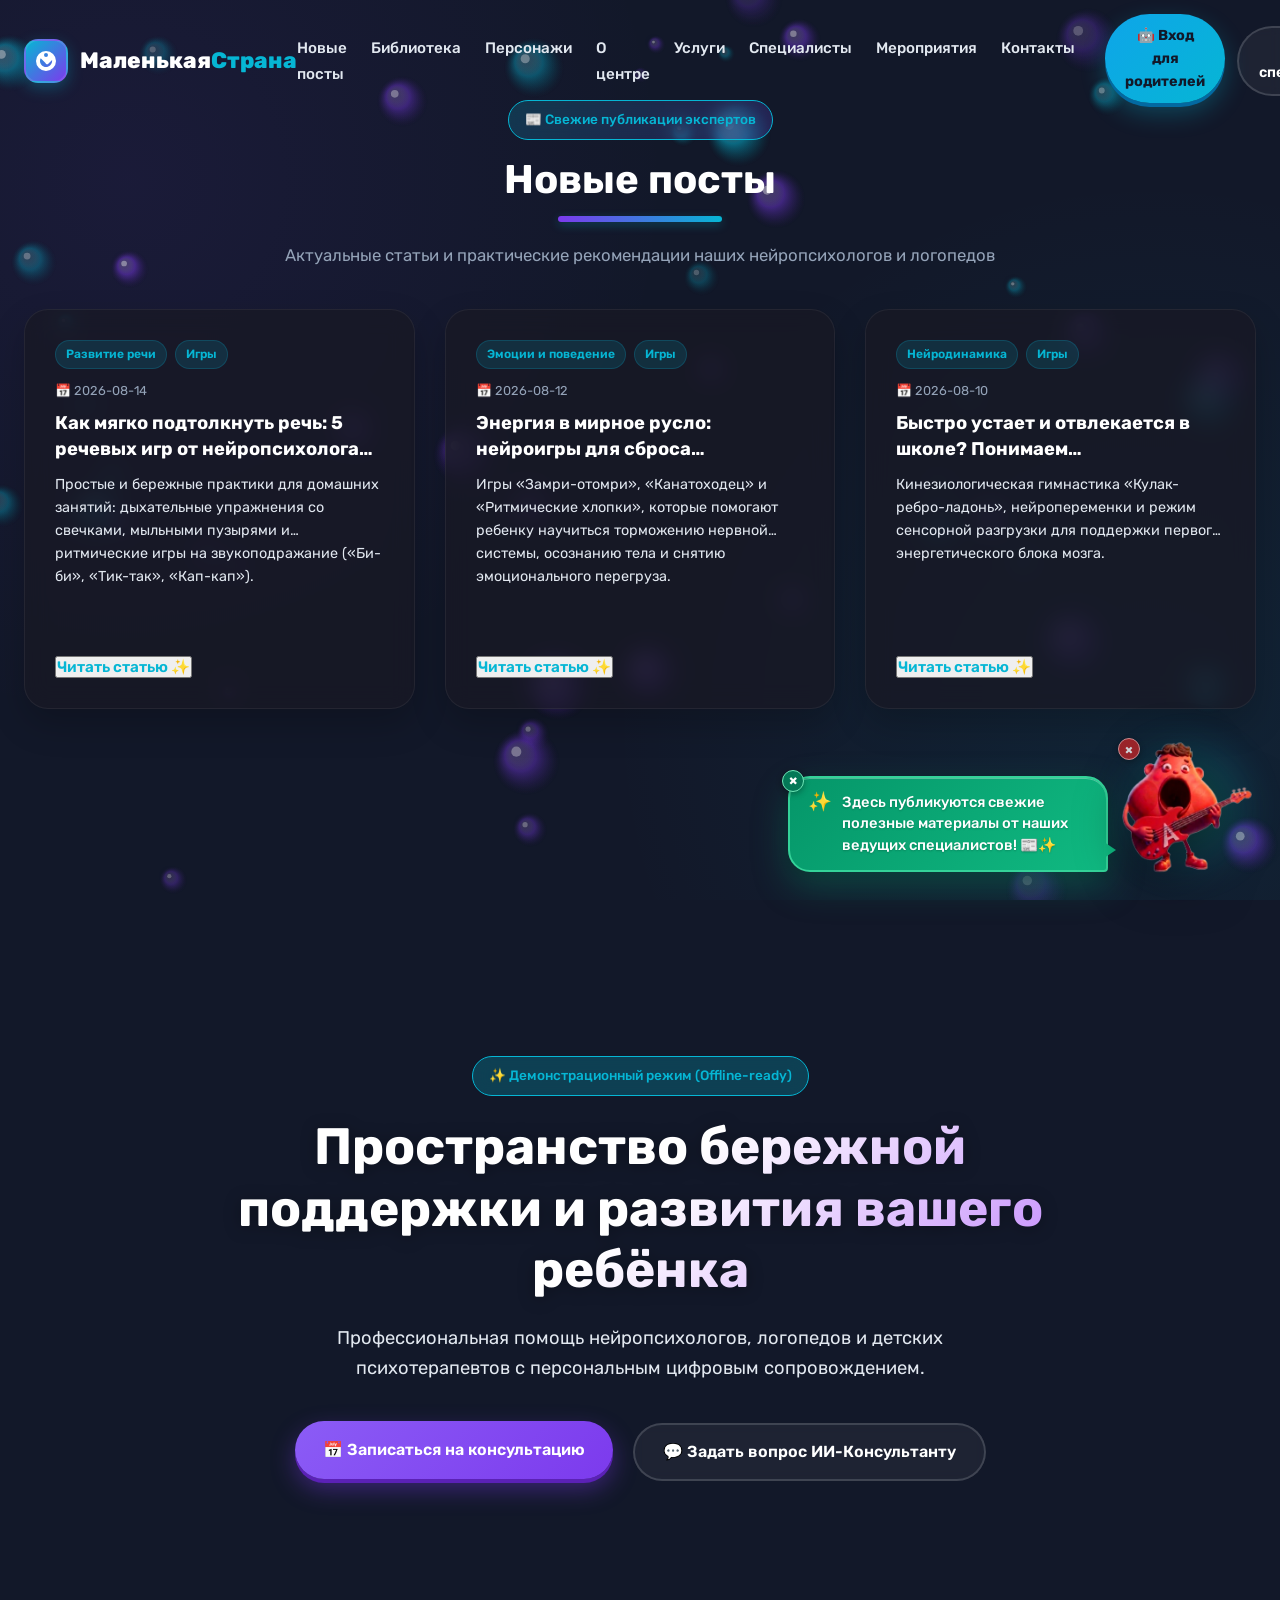
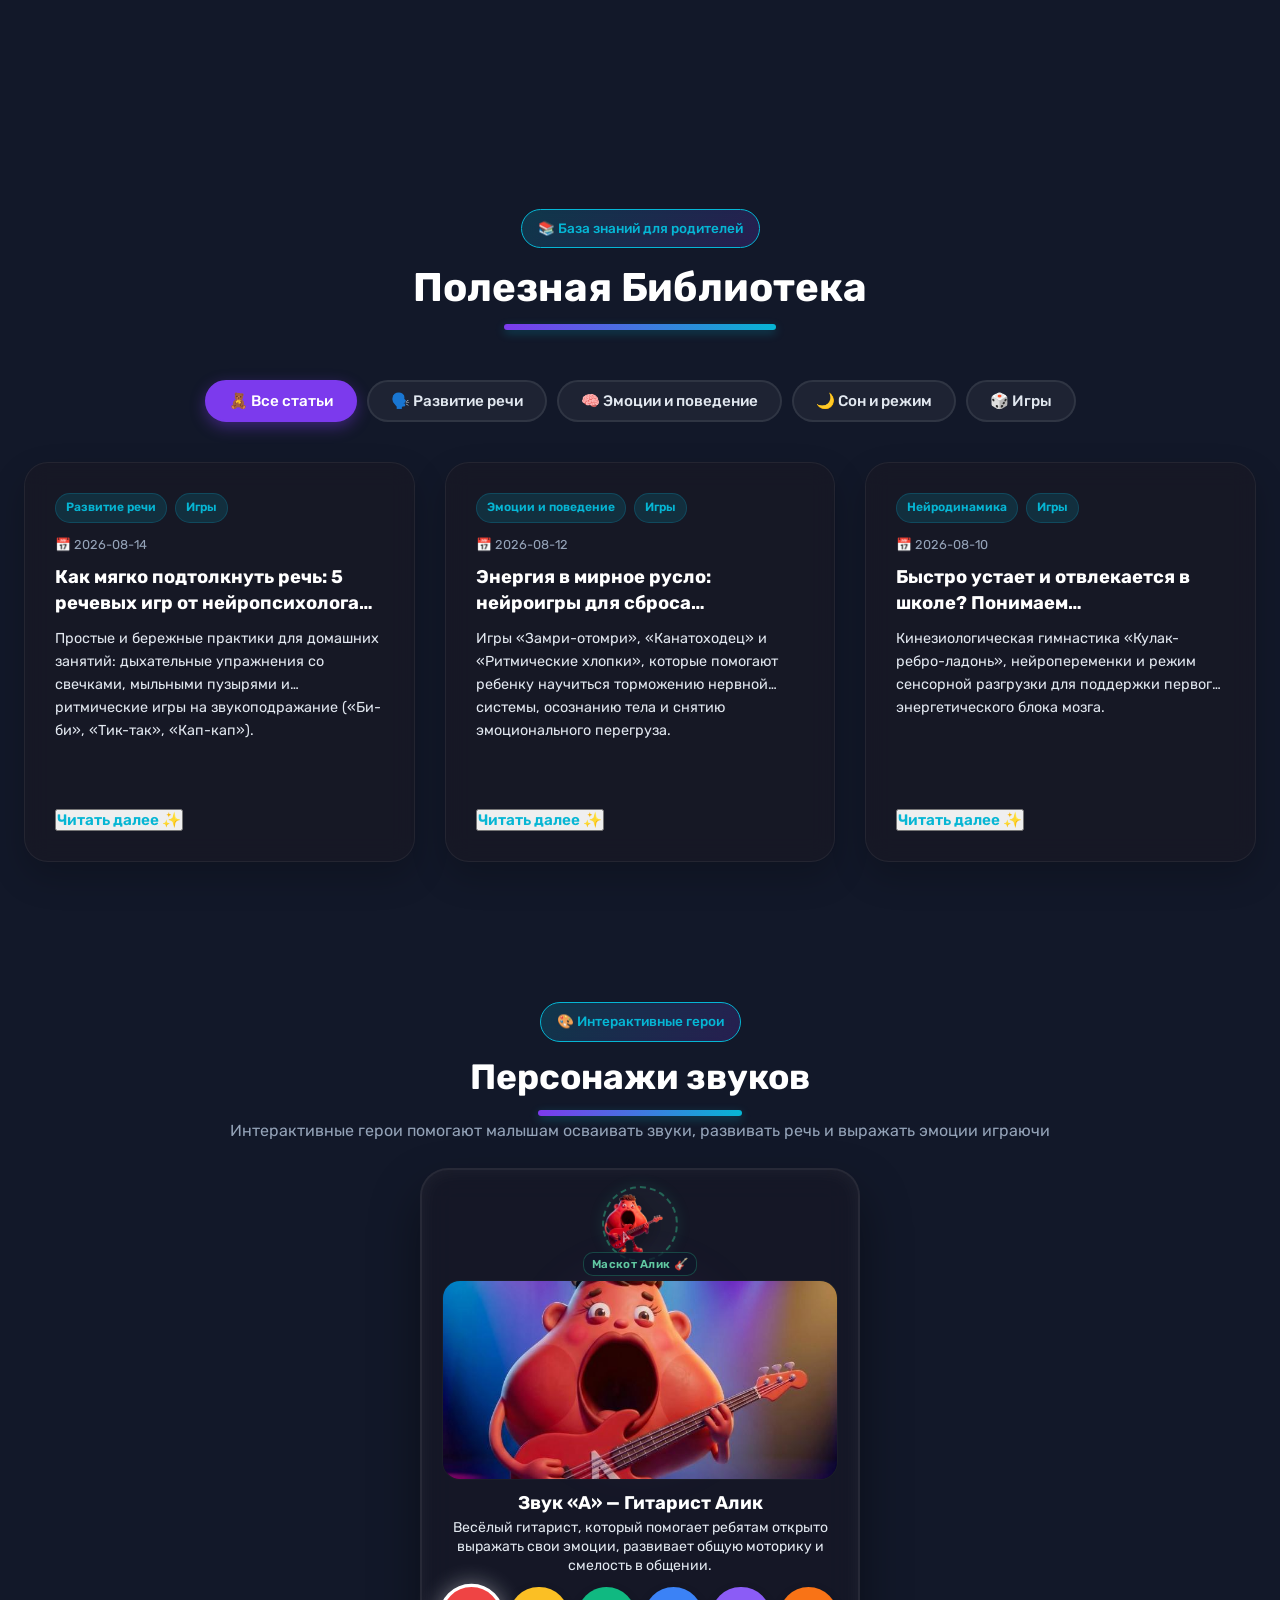
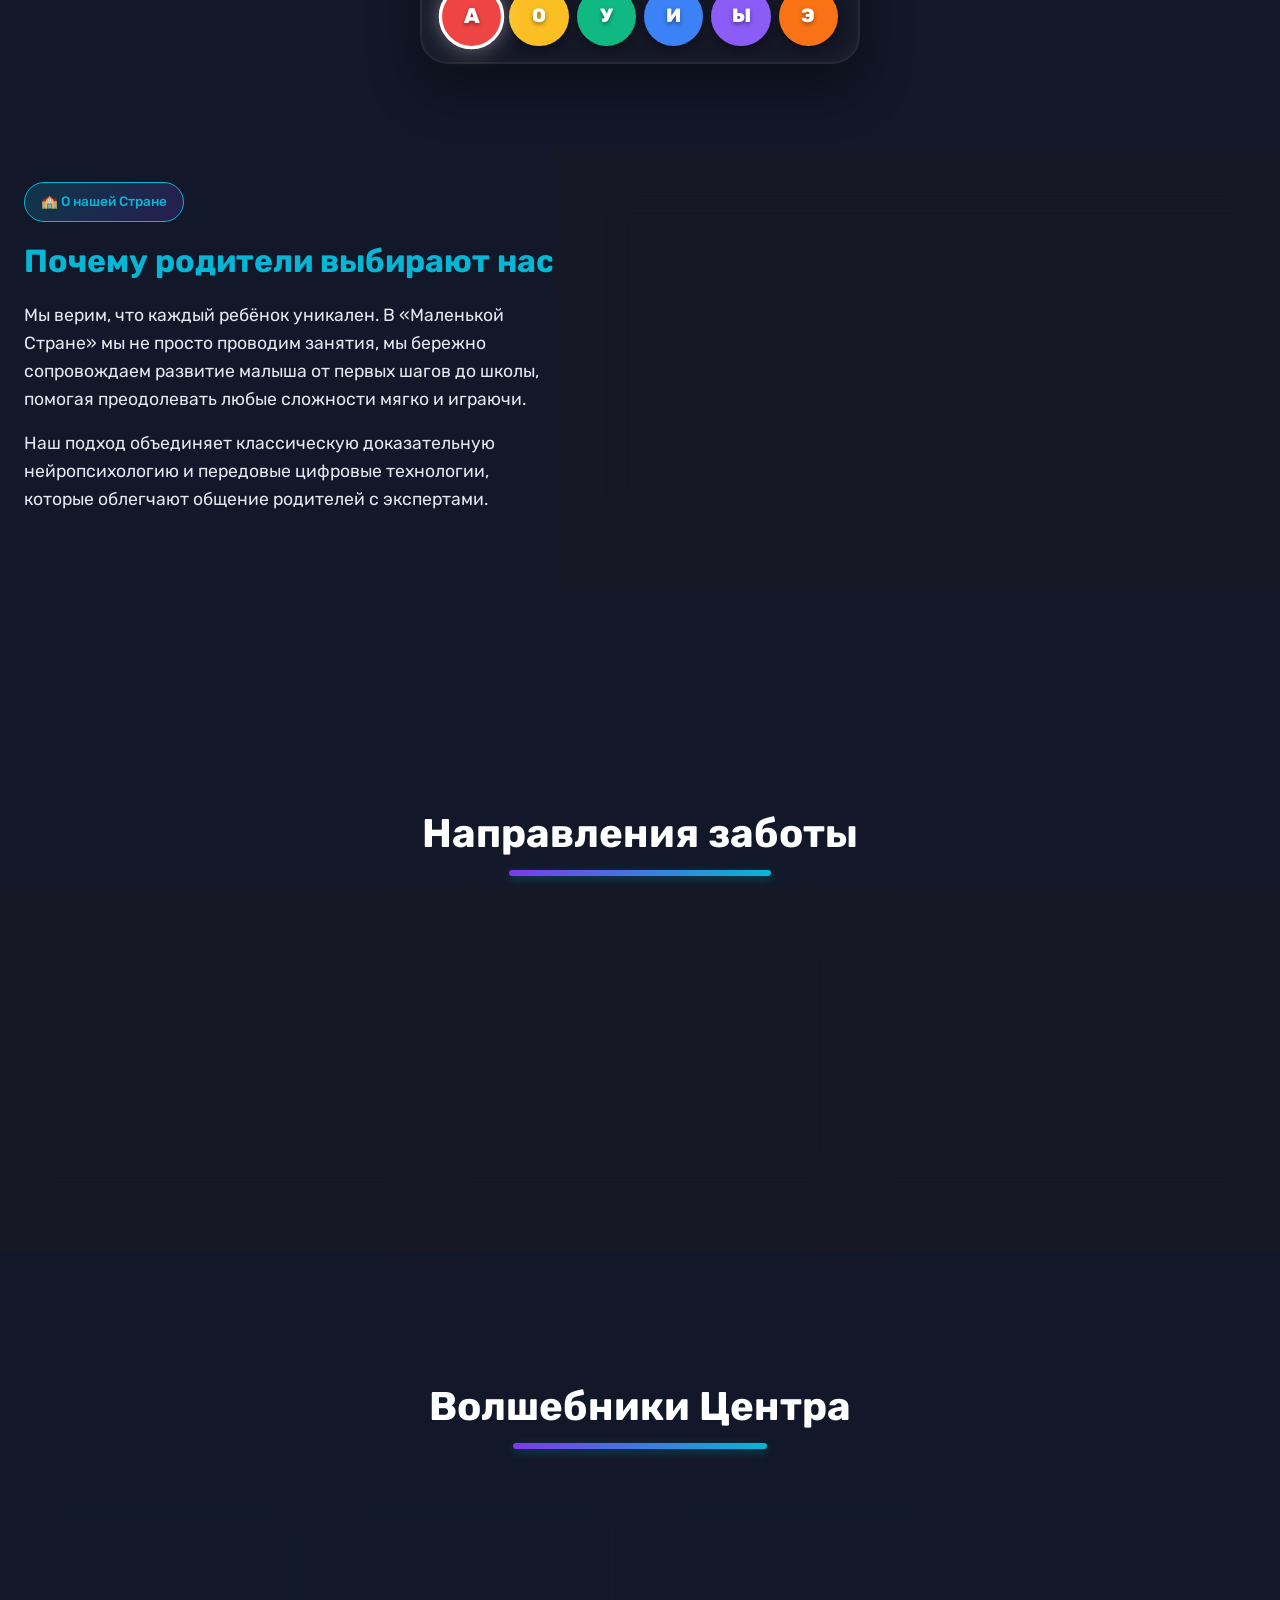
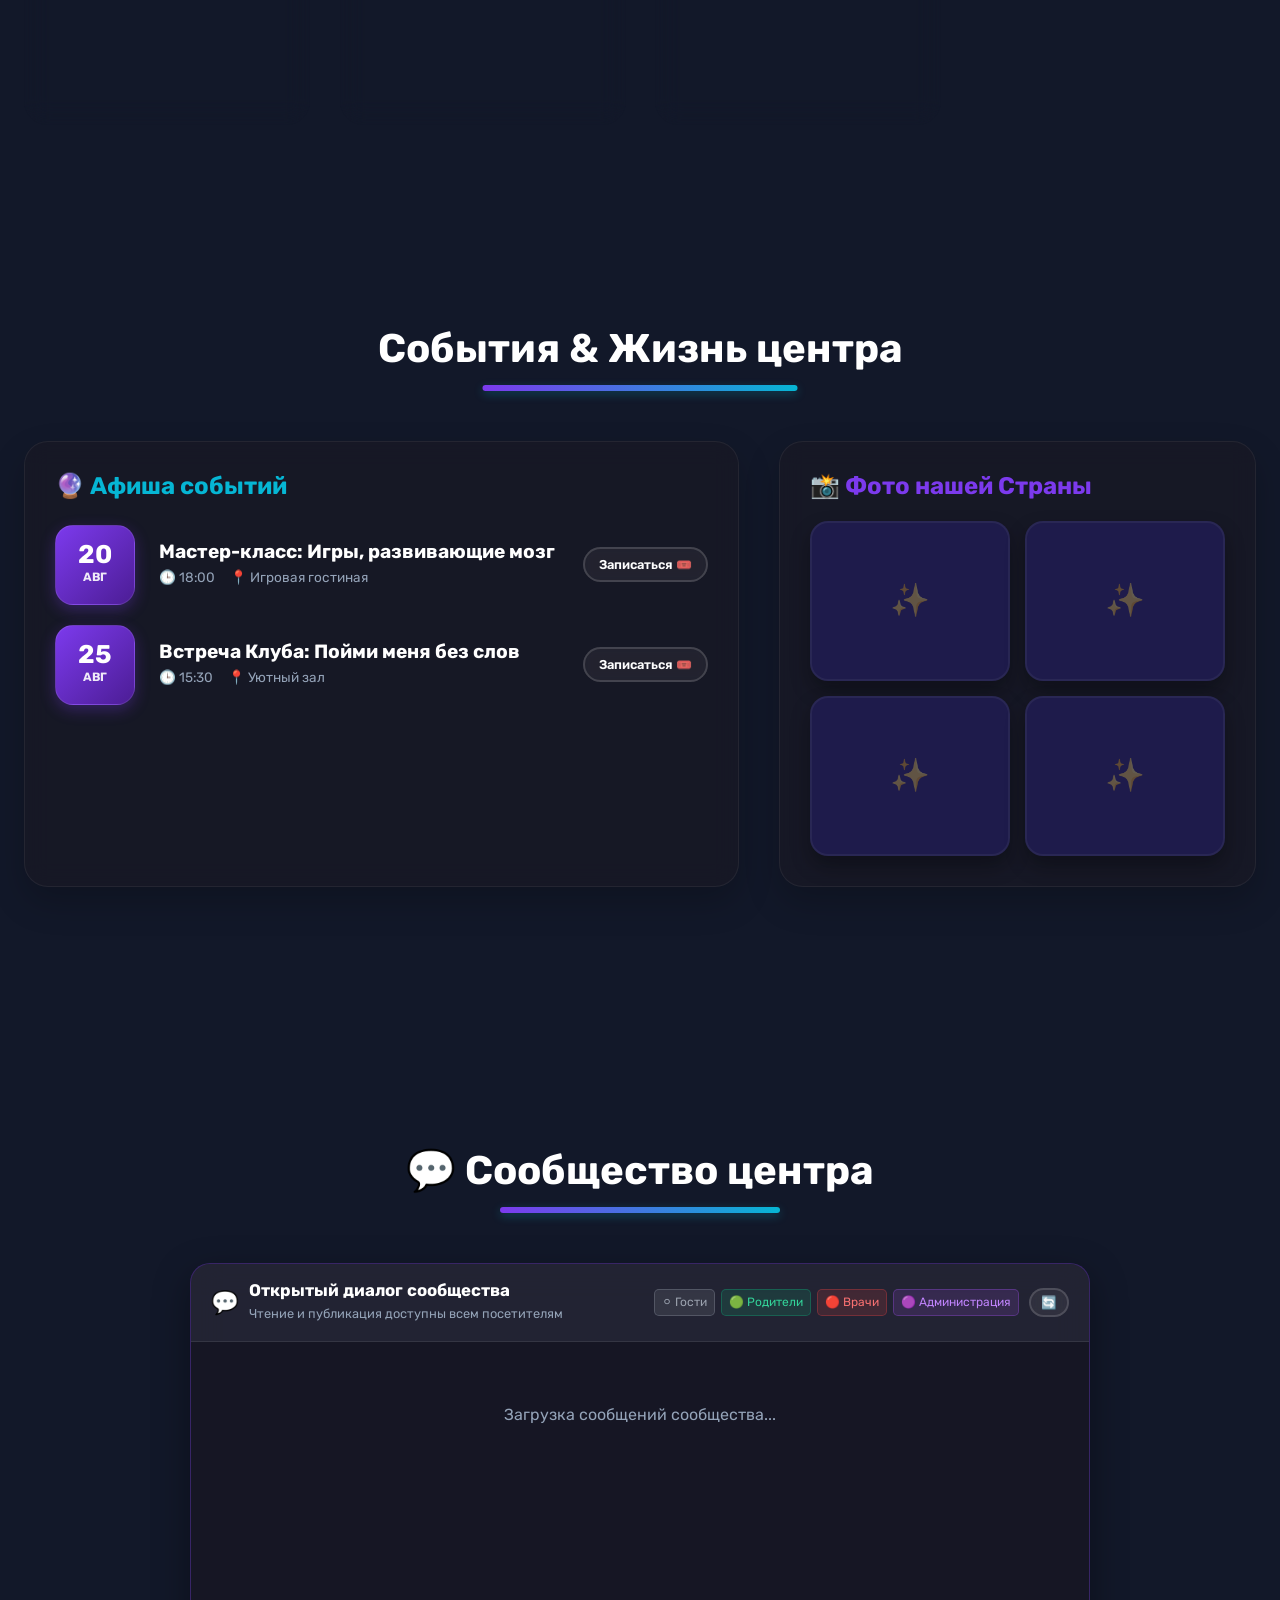
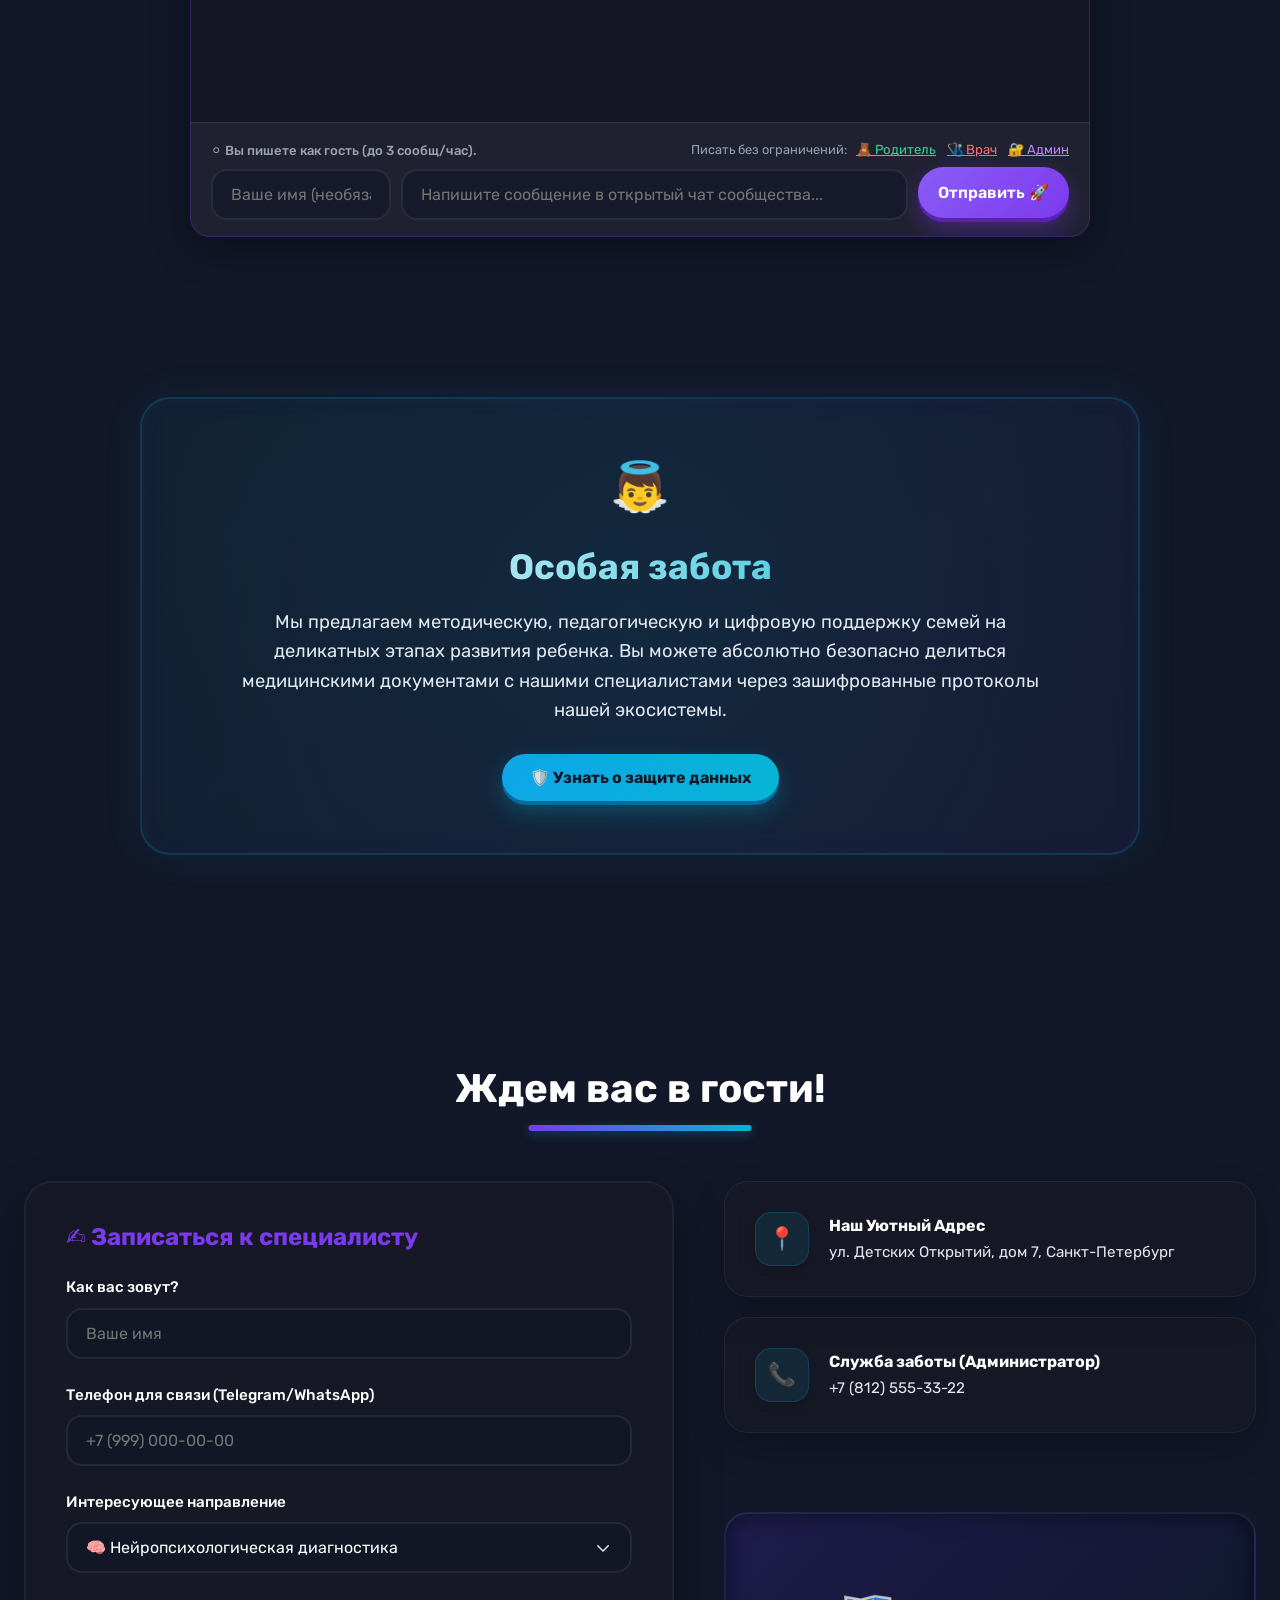
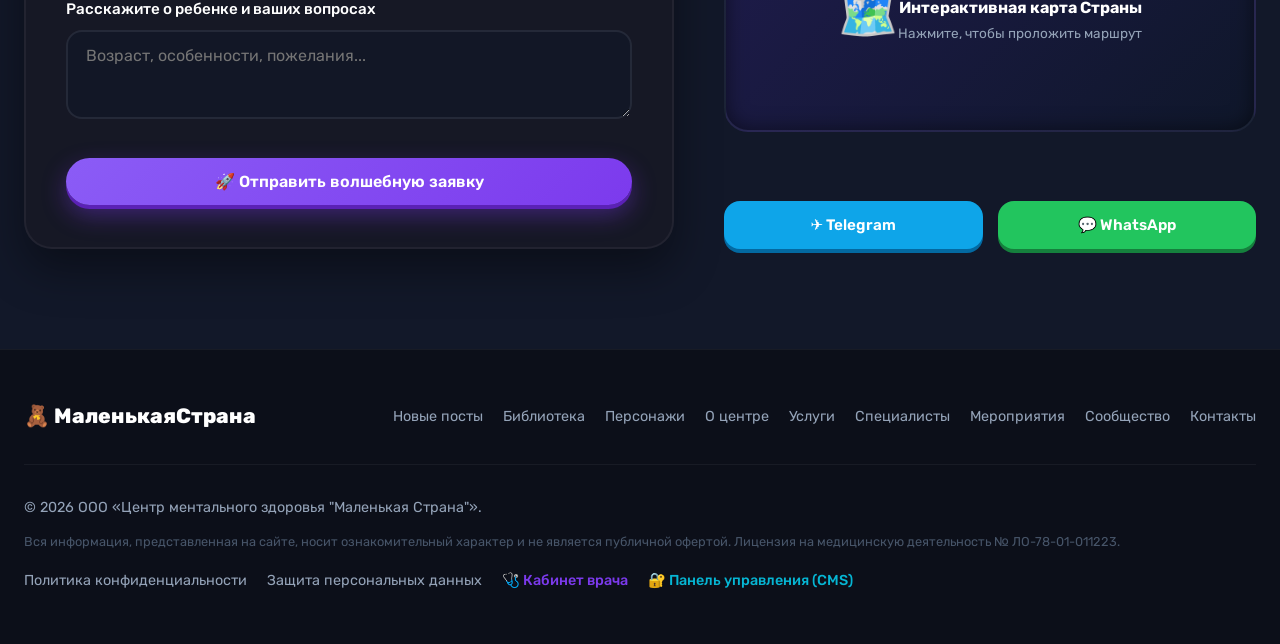
==== commit 81eff3b6: "refactor(admin): remove legacy admin modals from landing and isolate /admin" ====
--- a/templates/index.html
+++ b/templates/index.html
@@ -306,7 +306,7 @@
                         <span style="color: var(--text-muted); font-size: 0.8rem; margin-right: 6px;">Писать без ограничений:</span>
                         <a href="javascript:void(0)" onclick="openModal('parent-modal')" style="color: #34D399; text-decoration: underline; margin-right: 8px;">🧸 Родитель</a>
                         <a href="/doctor" style="color: #F87171; text-decoration: underline; margin-right: 8px;">🩺 Врач</a>
-                        <a href="javascript:void(0)" onclick="openAdminModal()" style="color: #C084FC; text-decoration: underline;">🔐 Админ</a>
+                        <a href="/admin" style="color: #C084FC; text-decoration: underline;">🔐 Админ</a>
                     </div>
                     <a href="javascript:void(0)" id="community-logout-link" onclick="logoutCommunityUser()" style="display: none; color: var(--accent-turquoise); text-decoration: underline;">Сменить профиль / Выйти</a>
                 </div>
@@ -426,7 +426,7 @@
 <a href="#privacy">Политика конфиденциальности</a>
 <a href="#terms">Защита персональных данных</a>
 <a href="/doctor" style="color: var(--accent-purple); font-weight: 500;">🩺 Кабинет врача</a>
-<a href="#admin" onclick="openAdminModal(); return false;" style="color: var(--accent-turquoise); font-weight: 500;">🔐 Панель управления (CMS)</a>
+<a href="/admin" style="color: var(--accent-turquoise); font-weight: 500;">🔐 Панель управления (CMS)</a>
 </div>
 </div>
 </div>
@@ -487,226 +487,6 @@
 <button class="btn btn-turquoise" onclick="closeModal('article-modal')" style="width: 100%; margin-top: 24px;">
     Закрыть статью
 </button>
-</div>
-</div>
-
-<!-- МОДАЛЬНОЕ ОКНО: ВХОД АДМИНИСТРАТОРА (CMS) -->
-<div class="modal" id="admin-login-modal">
-<div class="modal-content" style="max-width: 440px;">
-<button class="close-modal" onclick="closeModal('admin-login-modal')">×</button>
-<h3>🔐 Панель Управления (CMS)</h3>
-<p style="font-size: 0.85rem; color: var(--text-muted); margin-bottom: 16px;">Управление заявками, публикациями и операционной аналитикой</p>
-<form id="admin-login-form" onsubmit="handleAdminLogin(event)">
-<div class="form-group">
-<label class="form-label" for="admin-user">Логин администратора</label>
-<input class="form-input" id="admin-user" placeholder="admin" required="" type="text" value="producer-admin@cmz.site"/>
-</div>
-<div class="form-group">
-<label class="form-label" for="admin-pass">Пароль</label>
-<input class="form-input" id="admin-pass" placeholder="••••••••" required="" type="password"/>
-</div>
-<div id="admin-login-error" style="color: #EF4444; font-size: 0.85rem; margin-bottom: 10px; display: none;"></div>
-<button class="btn btn-purple" id="admin-login-btn" style="width: 100%; margin-top: 10px;" type="submit">
-    Войти в CMS 🚀
-</button>
-</form>
-</div>
-</div>
-
-<!-- МОДАЛЬНОЕ ОКНО: ДАШБОРД АДМИНИСТРАТОРА (CMS) -->
-<div class="modal" id="admin-dashboard-modal">
-<div class="modal-content" style="max-width: 960px; width: 95%; max-height: 90vh; display: flex; flex-direction: column; padding: 24px;">
-<div style="display: flex; justify-content: space-between; align-items: center; border-bottom: 1px solid rgba(255,255,255,0.1); padding-bottom: 16px; margin-bottom: 16px;">
-<div style="display: flex; align-items: center; gap: 12px;">
-<h3 style="margin: 0; font-size: 1.3rem;">🎛️ CMS «Маленькая Страна»</h3>
-<span style="background: rgba(6,182,212,0.2); color: var(--accent-turquoise); padding: 4px 8px; border-radius: 6px; font-size: 0.75rem; font-weight: 600;">Admin Mode</span>
-</div>
-<div style="display: flex; gap: 10px;">
-<button class="btn btn-outline" onclick="logoutAdmin()" style="padding: 6px 12px; font-size: 0.8rem;">Выйти</button>
-<button class="close-modal" onclick="closeModal('admin-dashboard-modal')" style="position: static;">×</button>
-</div>
-</div>
-<div class="admin-tabs" style="display: flex; gap: 10px; margin-bottom: 16px; flex-wrap: wrap;">
-<button class="btn btn-turquoise" id="tab-btn-leads" onclick="switchAdminTab('leads')" style="padding: 8px 16px; font-size: 0.85rem;">📋 Заявки с сайта (<span id="leads-counter">0</span>)</button>
-<button class="btn btn-outline" id="tab-btn-doctors" onclick="switchAdminTab('doctors')" style="padding: 8px 16px; font-size: 0.85rem;">🩺 Специалисты и врачи (<span id="doctors-counter">0</span>)</button>
-<button class="btn btn-outline" id="tab-btn-posts" onclick="switchAdminTab('posts')" style="padding: 8px 16px; font-size: 0.85rem;">✍️ Управление блогом</button>
-<button class="btn btn-outline" id="tab-btn-ops" onclick="switchAdminTab('ops')" style="padding: 8px 16px; font-size: 0.85rem;">📊 Операционная панель</button>
-<button class="btn btn-outline" id="tab-btn-moderation" onclick="switchAdminTab('moderation')" style="padding: 8px 16px; font-size: 0.85rem;">🛡️ Модерация (<span id="moderation-counter">0</span>)</button>
-</div>
-<!-- Вкладка 1: Заявки с сайта -->
-<div id="admin-tab-leads" style="overflow-y: auto; flex: 1; padding-right: 4px;">
-<div style="display: flex; justify-content: space-between; align-items: center; margin-bottom: 12px;">
-<h4 style="margin: 0; font-size: 1.05rem;">Входящие заявки от родителей</h4>
-<button class="btn btn-outline" onclick="loadAdminLeads()" style="padding: 4px 10px; font-size: 0.75rem;">🔄 Обновить</button>
-</div>
-<div id="admin-leads-list" style="display: flex; flex-direction: column; gap: 10px;">
-<div style="text-align: center; color: var(--text-muted); padding: 20px;">Загрузка заявок...</div>
-</div>
-</div>
-<!-- Вкладка 5: Онбординг и управление врачами -->
-<div id="admin-tab-doctors" style="display: none; overflow-y: auto; flex: 1; padding-right: 4px;">
-    <!-- Форма регистрации врача -->
-    <div style="background: rgba(30,30,46,0.9); border: 1px solid rgba(124,58,237,0.3); border-radius: 12px; padding: 18px; margin-bottom: 20px;">
-        <h5 style="margin: 0 0 14px 0; color: var(--accent-turquoise); font-size: 1.05rem; display: flex; align-items: center; gap: 8px;">
-            <span>🩺</span> Зарегистрировать нового врача / специалиста
-        </h5>
-        <form id="admin-doctor-reg-form" onsubmit="handleRegisterDoctor(event)">
-            <div style="display: grid; grid-template-columns: repeat(auto-fit, minmax(220px, 1fr)); gap: 14px; margin-bottom: 14px;">
-                <div class="form-group" style="margin-bottom: 0;">
-                    <label class="form-label" for="doc-reg-fullname">ФИО специалиста *</label>
-                    <input class="form-input" id="doc-reg-fullname" placeholder="Например: Сергеева Ольга Дмитриевна" required />
-                </div>
-                <div class="form-group" style="margin-bottom: 0;">
-                    <label class="form-label" for="doc-reg-specialty">Специализация *</label>
-                    <input class="form-input" id="doc-reg-specialty" placeholder="Например: Детский клинический психолог" required />
-                </div>
-                <div class="form-group" style="margin-bottom: 0;">
-                    <label class="form-label" for="doc-reg-email">Email для отправки доступов *</label>
-                    <input class="form-input" id="doc-reg-email" type="email" placeholder="doctor@cmz.site" required />
-                </div>
-                <div class="form-group" style="margin-bottom: 0;">
-                    <label class="form-label" for="doc-reg-phone">Номер телефона (опционально)</label>
-                    <input class="form-input" id="doc-reg-phone" placeholder="+7 (999) 123-45-67" />
-                </div>
-                <div class="form-group" style="margin-bottom: 0;">
-                    <label class="form-label" for="doc-reg-license">Номер лицензии (опционально)</label>
-                    <input class="form-input" id="doc-reg-license" placeholder="Оставьте пустым для автогенерации DOC-XXXXXX" />
-                </div>
-            </div>
-            <div style="display: flex; justify-content: space-between; align-items: center; flex-wrap: wrap; gap: 10px;">
-                <span style="font-size: 0.8rem; color: var(--text-muted);">
-                    🛡️ Временный пароль сгенерируется автоматически и будет отправлен на указанный email с копией на почту клиники.
-                </span>
-                <button class="btn btn-purple" id="doc-reg-submit-btn" type="submit" style="padding: 10px 22px; font-size: 0.9rem; white-space: nowrap;">
-                    Зарегистрировать врача и отправить доступы ✉️
-                </button>
-            </div>
-        </form>
-        <!-- Блок статуса регистрации -->
-        <div id="doc-reg-result-box" style="display: none; margin-top: 16px; padding: 14px; border-radius: 8px; font-size: 0.88rem;"></div>
-    </div>
-
-    <!-- Список действующих врачей -->
-    <div style="display: flex; justify-content: space-between; align-items: center; margin-bottom: 12px;">
-        <h4 style="margin: 0; font-size: 1.05rem;">Действующие специалисты клиники</h4>
-        <button class="btn btn-outline" onclick="loadAdminDoctors()" style="padding: 4px 10px; font-size: 0.75rem;">🔄 Обновить список</button>
-    </div>
-    <div id="admin-doctors-list" style="display: flex; flex-direction: column; gap: 10px;">
-        <div style="text-align: center; color: var(--text-muted); padding: 20px;">Загрузка списка специалистов... ⏳</div>
-    </div>
-</div>
-<!-- Вкладка 2: Статьи блога -->
-<div id="admin-tab-posts" style="display: none; overflow-y: auto; flex: 1; padding-right: 4px;">
-<div style="display: flex; justify-content: space-between; align-items: center; margin-bottom: 16px;">
-<h4 style="margin: 0; font-size: 1.05rem;">Публикации и статьи</h4>
-<button class="btn btn-purple" onclick="openPostEditor()" style="padding: 6px 14px; font-size: 0.85rem;">+ Добавить статью</button>
-</div>
-<div id="admin-post-editor" style="display: none; background: rgba(30,30,46,0.9); border: 1px solid rgba(124,58,237,0.3); border-radius: 12px; padding: 16px; margin-bottom: 20px;">
-<h5 id="editor-title-heading" style="margin-bottom: 12px; color: var(--accent-turquoise); font-size: 1rem;">Создать новую статью</h5>
-<form id="post-editor-form" onsubmit="handleSavePost(event)">
-<input id="edit-post-id" type="hidden" value=""/>
-<div class="form-group">
-<label class="form-label" for="edit-post-title">Заголовок статьи</label>
-<input class="form-input" id="edit-post-title" placeholder="Например: Как мягко подтолкнуть речь..." required=""/>
-</div>
-<div class="form-group">
-<label class="form-label" for="edit-post-tags">Теги (через запятую)</label>
-<input class="form-input" id="edit-post-tags" placeholder="Развитие речи, Игры"/>
-</div>
-<div class="form-group">
-<label class="form-label">Обложка статьи (Внешний URL или локальный файл)</label>
-<div style="display: flex; gap: 8px; margin-bottom: 6px; flex-wrap: wrap;">
-<input class="form-input" id="edit-post-cover" placeholder="Вставьте ссылку (Rutube/VK/YouTube/Dzen) или загрузите файл" style="flex: 1; min-width: 200px;" oninput="updateCoverPreview()"/>
-<input type="file" id="edit-post-cover-file" accept="image/*,video/*" style="display: none;" onchange="handleAdminUploadFile('edit-post-cover-file', 'edit-post-cover')"/>
-<button class="btn btn-turquoise" style="padding: 8px 12px; font-size: 0.85rem; white-space: nowrap;" type="button" onclick="document.getElementById('edit-post-cover-file').click()">
-    📁 Загрузить файл
-</button>
-<button class="btn btn-outline" style="padding: 8px 12px; font-size: 0.85rem; white-space: nowrap;" type="button" onclick="checkAdminMediaUrl('edit-post-cover', 'image')">
-    Проверить ссылку 🔍
-</button>
-</div>
-<div id="edit-post-cover-preview" style="display: none; max-height: 120px; border-radius: 8px; overflow: hidden; border: 1px solid rgba(255,255,255,0.1); margin-top: 4px;">
-<img id="cover-preview-img" src="" style="width: 100%; height: 120px; object-fit: cover;" alt="Превью"/>
-</div>
-</div>
-<div class="form-group">
-<label class="form-label" for="edit-post-video">Видеоматериал (Внешний URL или локальное видео)</label>
-<div style="display: flex; gap: 8px; flex-wrap: wrap;">
-<input class="form-input" id="edit-post-video" placeholder="Ссылка на видео (Rutube, YouTube, VK Video, Dzen) или локальный файл" style="flex: 1; min-width: 200px;"/>
-<input type="file" id="edit-post-video-file" accept="video/*" style="display: none;" onchange="handleAdminUploadFile('edit-post-video-file', 'edit-post-video')"/>
-<button class="btn btn-turquoise" style="padding: 8px 12px; font-size: 0.85rem; white-space: nowrap;" type="button" onclick="document.getElementById('edit-post-video-file').click()">
-    📁 Загрузить видео
-</button>
-<button class="btn btn-outline" style="padding: 8px 12px; font-size: 0.85rem; white-space: nowrap;" type="button" onclick="checkAdminMediaUrl('edit-post-video', 'video')">
-    Проверить ссылку 🔍
-</button>
-</div>
-</div>
-<div class="form-group">
-<label class="form-label" for="edit-post-summary">Краткий анонс</label>
-<textarea class="form-input" id="edit-post-summary" placeholder="Краткое описание статьи для карточки..." required="" rows="2"></textarea>
-</div>
-<div class="form-group">
-<label class="form-label" for="edit-post-content">Полный текст статьи</label>
-<textarea class="form-input" id="edit-post-content" placeholder="Подробный текст статьи с практическими упражнениями..." required="" rows="6"></textarea>
-</div>
-<div style="display: flex; gap: 10px; justify-content: flex-end;">
-<button class="btn btn-outline" onclick="closePostEditor()" style="padding: 8px 14px;" type="button">Отмена</button>
-<button class="btn btn-turquoise" id="save-post-btn" style="padding: 8px 16px;" type="submit">Сохранить статью 💾</button>
-</div>
-</form>
-</div>
-<div id="admin-posts-list" style="display: flex; flex-direction: column; gap: 10px;">
-<!-- Список статей админки -->
-</div>
-</div>
-<!-- Вкладка 3: Операционная панель -->
-<div id="admin-tab-ops" style="display: none; overflow-y: auto; flex: 1; padding-right: 4px;">
-<div style="display: flex; justify-content: space-between; align-items: center; margin-bottom: 16px;">
-<h4 style="margin: 0; font-size: 1.05rem;">📊 Метрики системы и наблюдаемость</h4>
-<button class="btn btn-outline" onclick="loadAdminOperations(); loadAdminBackups();" style="padding: 4px 10px; font-size: 0.75rem;">🔄 Обновить данные</button>
-</div>
-<div id="admin-ops-content" style="display: flex; flex-direction: column; gap: 16px;">
-<div style="text-align: center; color: var(--text-muted); padding: 30px;">Загрузка операционных метрик... ⏳</div>
-</div>
-
-<!-- Карточка: Резервное копирование БД (152-ФЗ) -->
-<div style="margin-top: 16px; background: rgba(255,255,255,0.03); border: 1px solid rgba(56,189,248,0.3); border-radius: 12px; padding: 16px;">
-<div style="display: flex; justify-content: space-between; align-items: center; margin-bottom: 12px; flex-wrap: wrap; gap: 8px;">
-<div>
-<h5 style="margin: 0; font-size: 1.05rem; color: var(--accent-turquoise);">📦 Резервное копирование БД (152-ФЗ)</h5>
-<div style="font-size: 0.75rem; color: var(--text-muted); margin-top: 2px;">
-Сжатые дампы PostgreSQL (.sql.gz) с гарантией сохранности медицинских карт и авторотацией
-</div>
-</div>
-<div style="display: flex; align-items: center; gap: 8px; flex-wrap: wrap;">
-<span class="badge" style="background: rgba(56,189,248,0.15); color: #38BDF8; padding: 4px 8px; border-radius: 6px; font-size: 0.75rem; font-weight: 600;">
-🛡️ Ротация: 7 дней / макс. 7 копий
-</span>
-<button id="btn-create-backup" class="btn btn-turquoise admin-btn primary" onclick="handleCreateBackup()" style="padding: 6px 14px; font-size: 0.82rem; font-weight: 600;">
-📦 Создать резервный снимок
-</button>
-</div>
-</div>
-
-<div id="admin-backup-action-status" style="display: none; margin-bottom: 12px; font-size: 0.85rem; padding: 8px 12px; border-radius: 8px;"></div>
-
-<div id="admin-backups-container">
-<div style="text-align: center; color: var(--text-muted); padding: 20px;">Загрузка списка резервных копий... ⏳</div>
-</div>
-</div>
-</div>
-<!-- Вкладка 4: Очередь модерации открытого чата -->
-<div id="admin-tab-moderation" style="display: none; overflow-y: auto; flex: 1; padding-right: 4px;">
-<div style="display: flex; justify-content: space-between; align-items: center; margin-bottom: 16px;">
-<h4 style="margin: 0; font-size: 1.05rem;">🛡️ Очередь модерации внешних ссылок</h4>
-<button class="btn btn-outline" onclick="loadAdminModerationQueue()" style="padding: 4px 10px; font-size: 0.75rem;">🔄 Обновить очередь</button>
-</div>
-<div id="admin-moderation-list" style="display: flex; flex-direction: column; gap: 10px;">
-<div style="text-align: center; color: var(--text-muted); padding: 30px;">Загрузка сообщений на проверку... ⏳</div>
-</div>
-</div>
-</div>
 </div>
 </div>
 
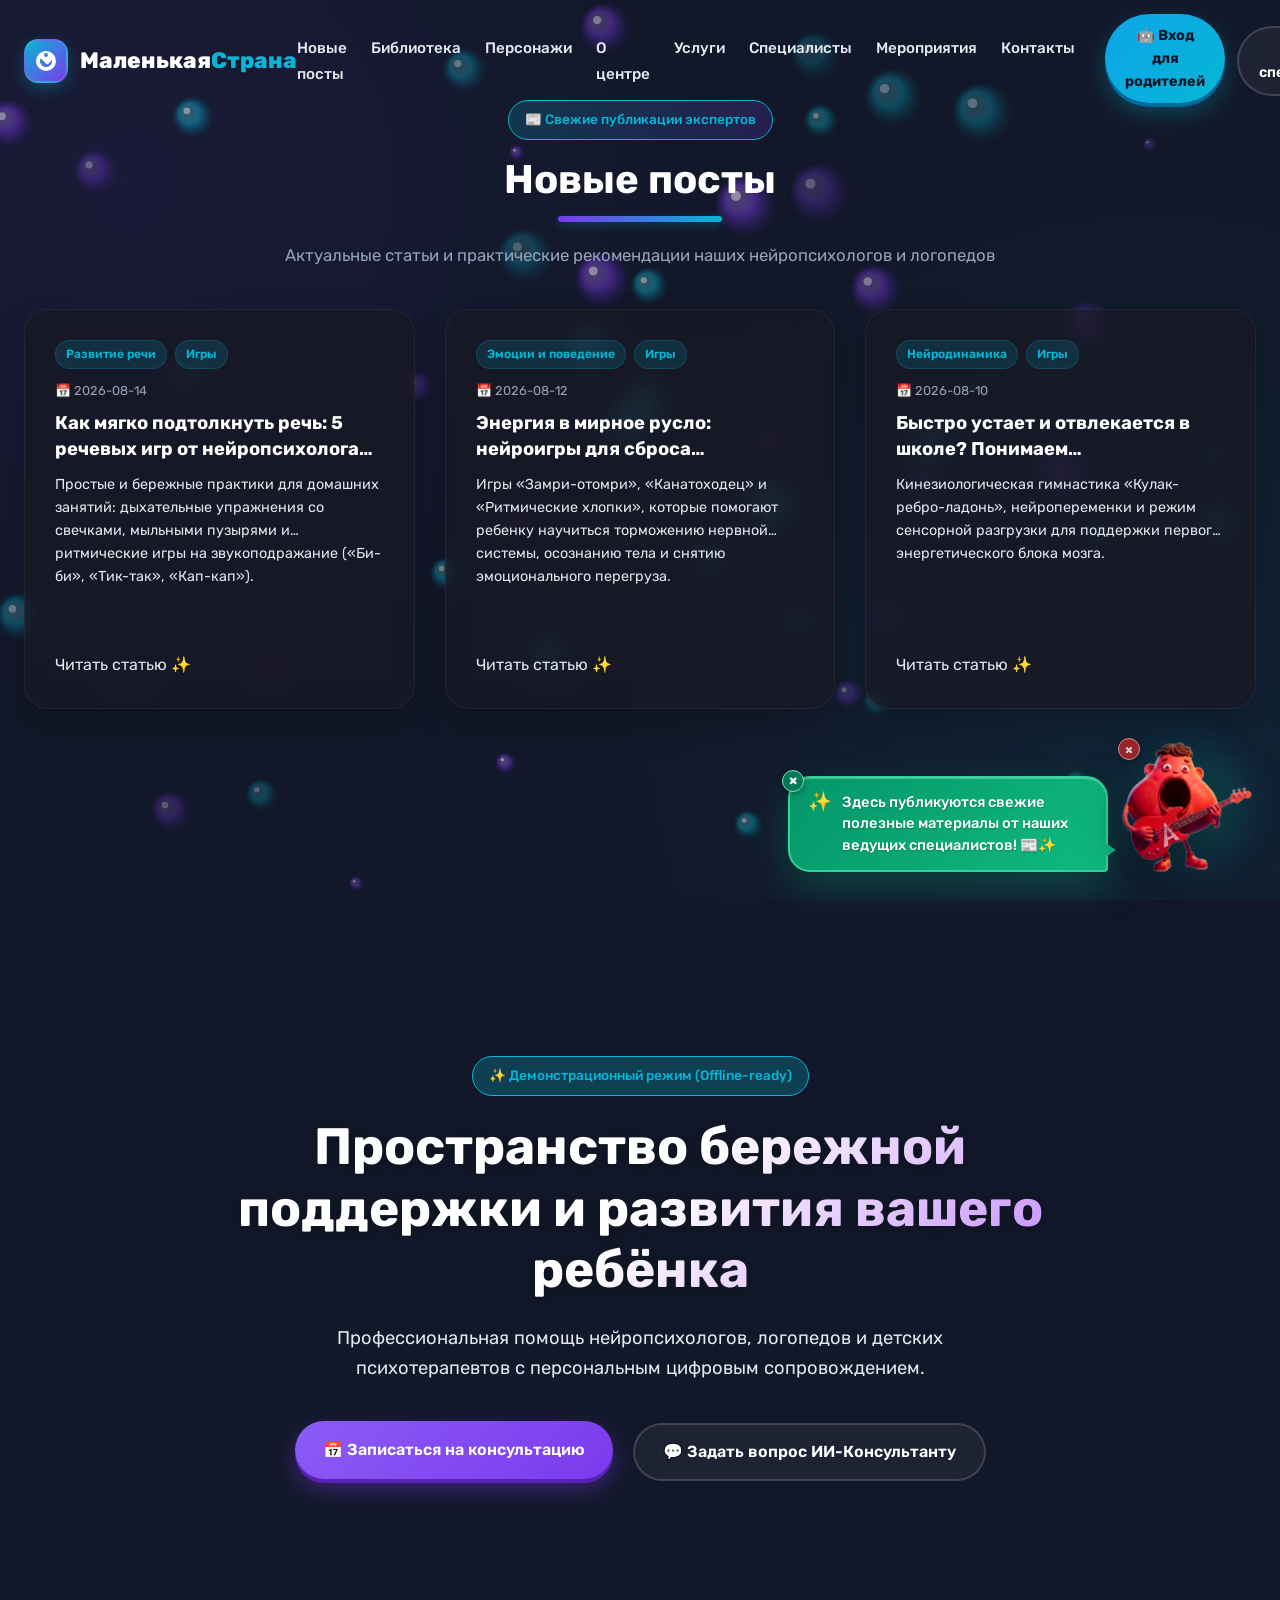
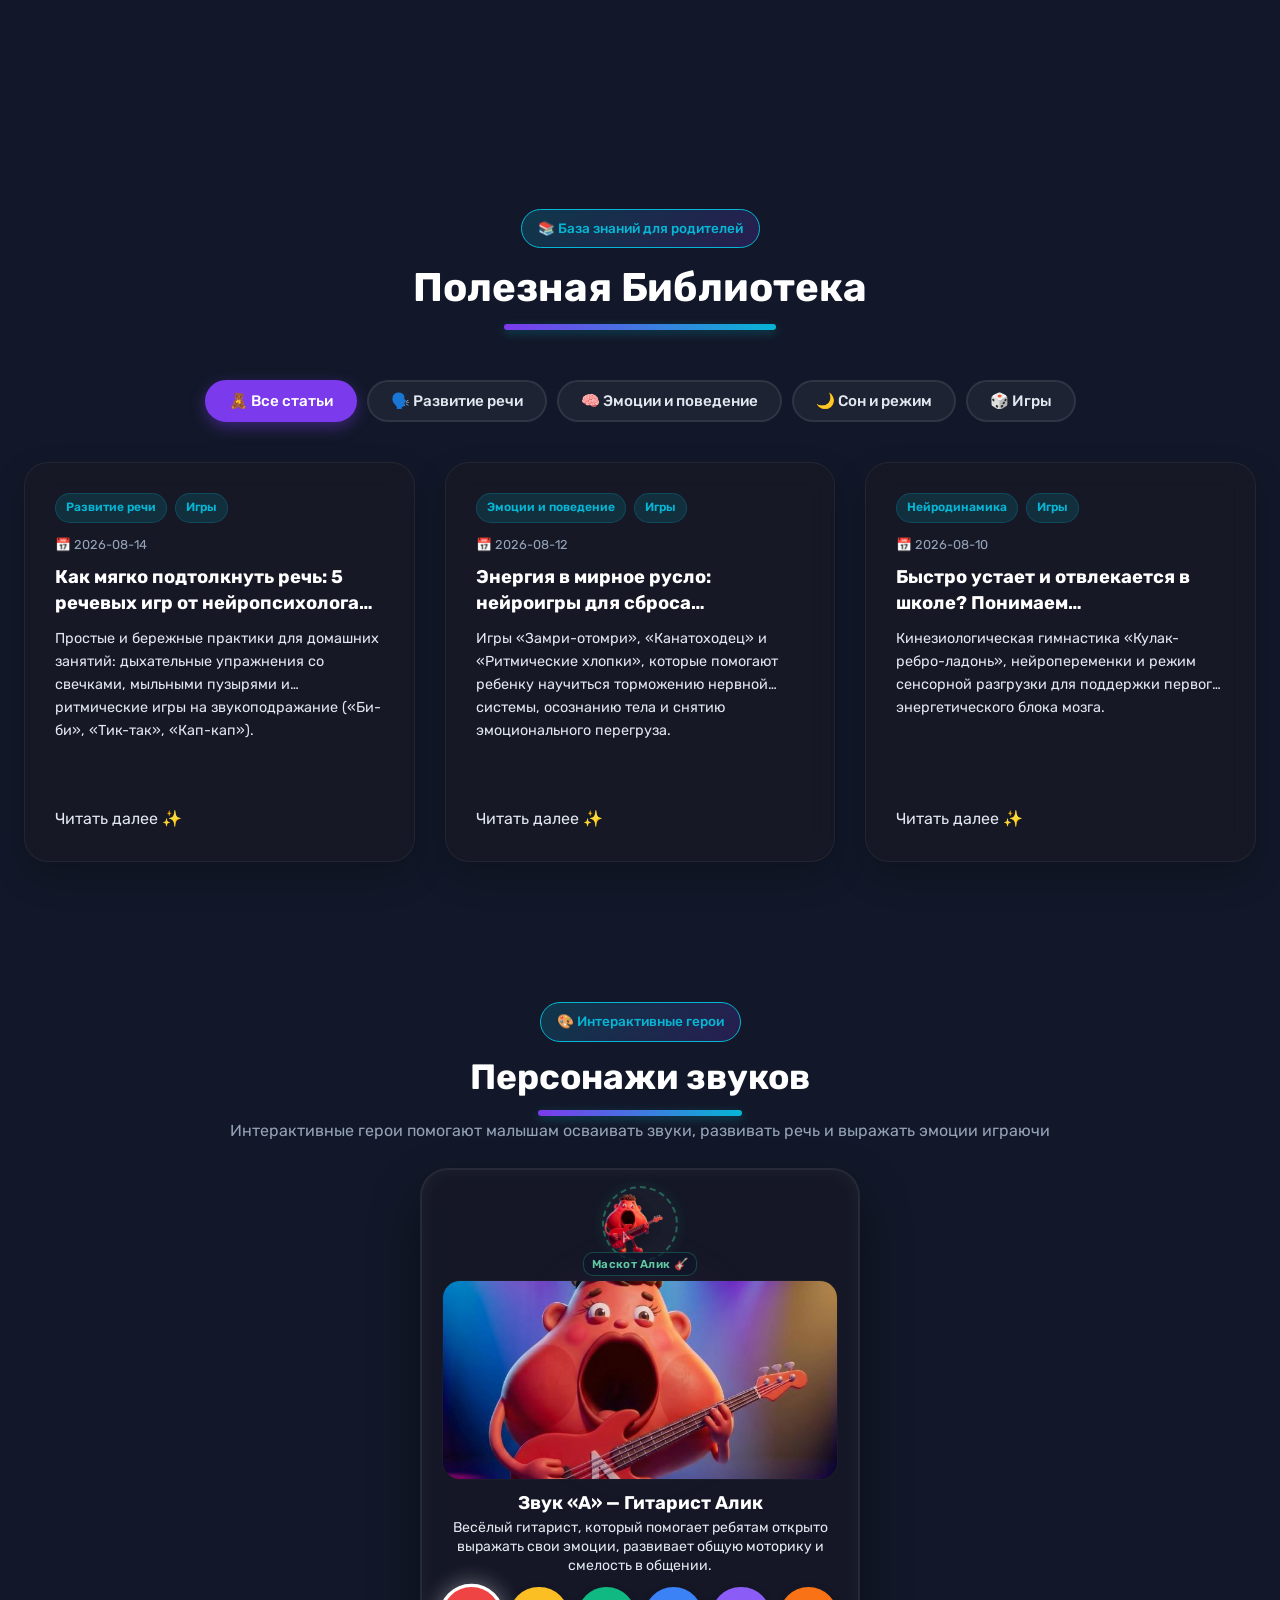
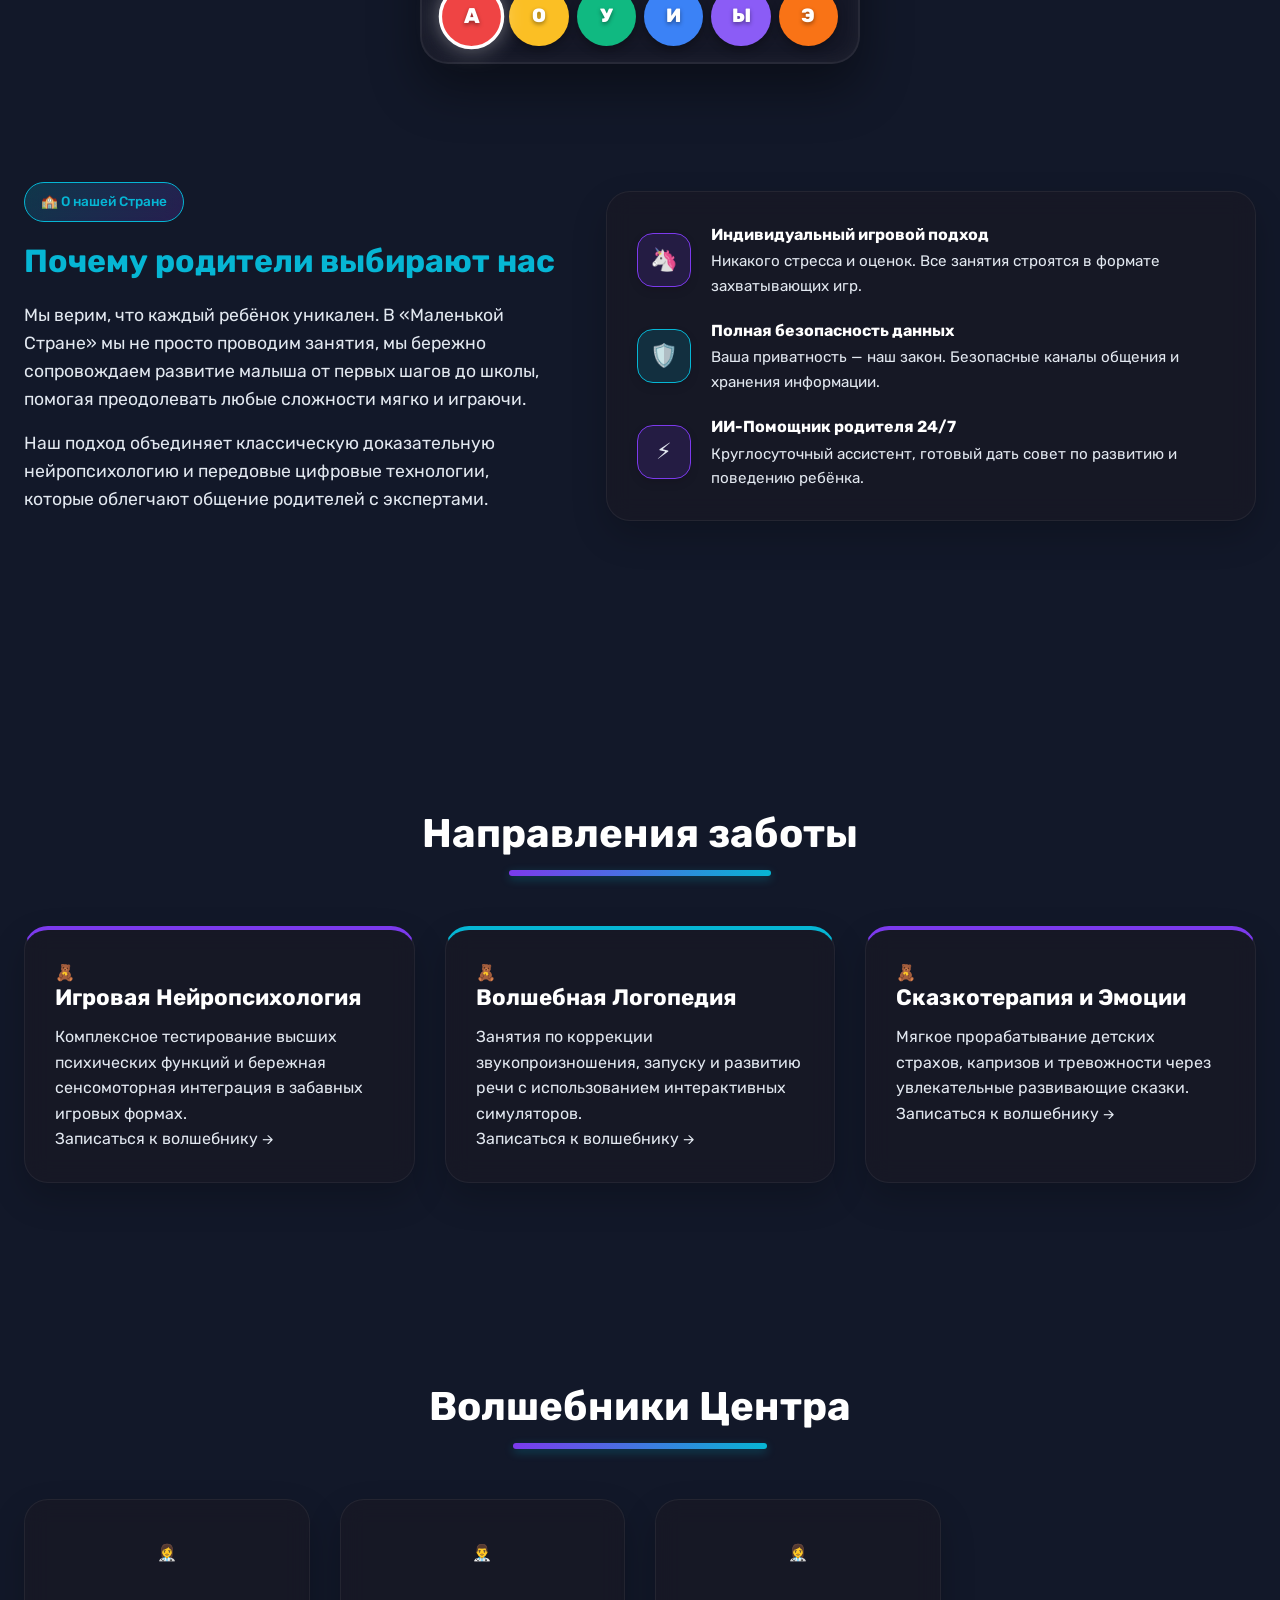
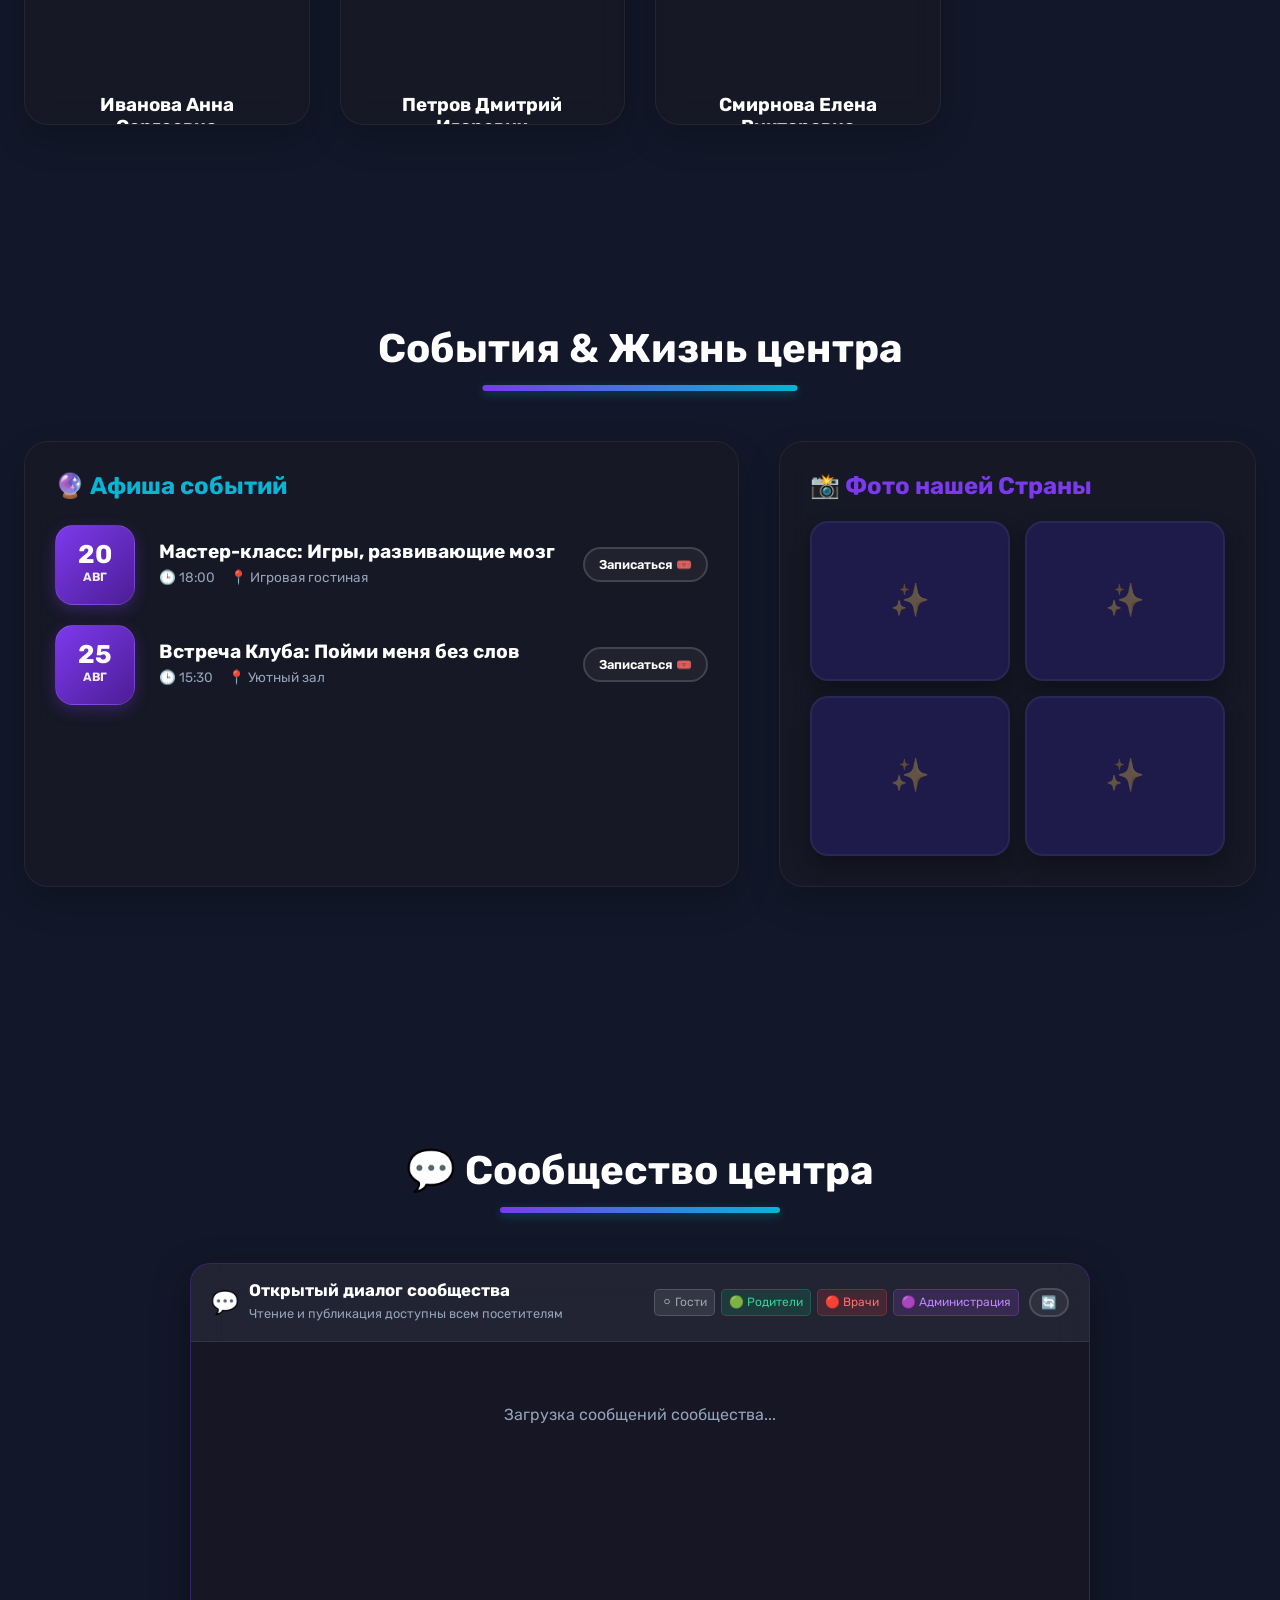
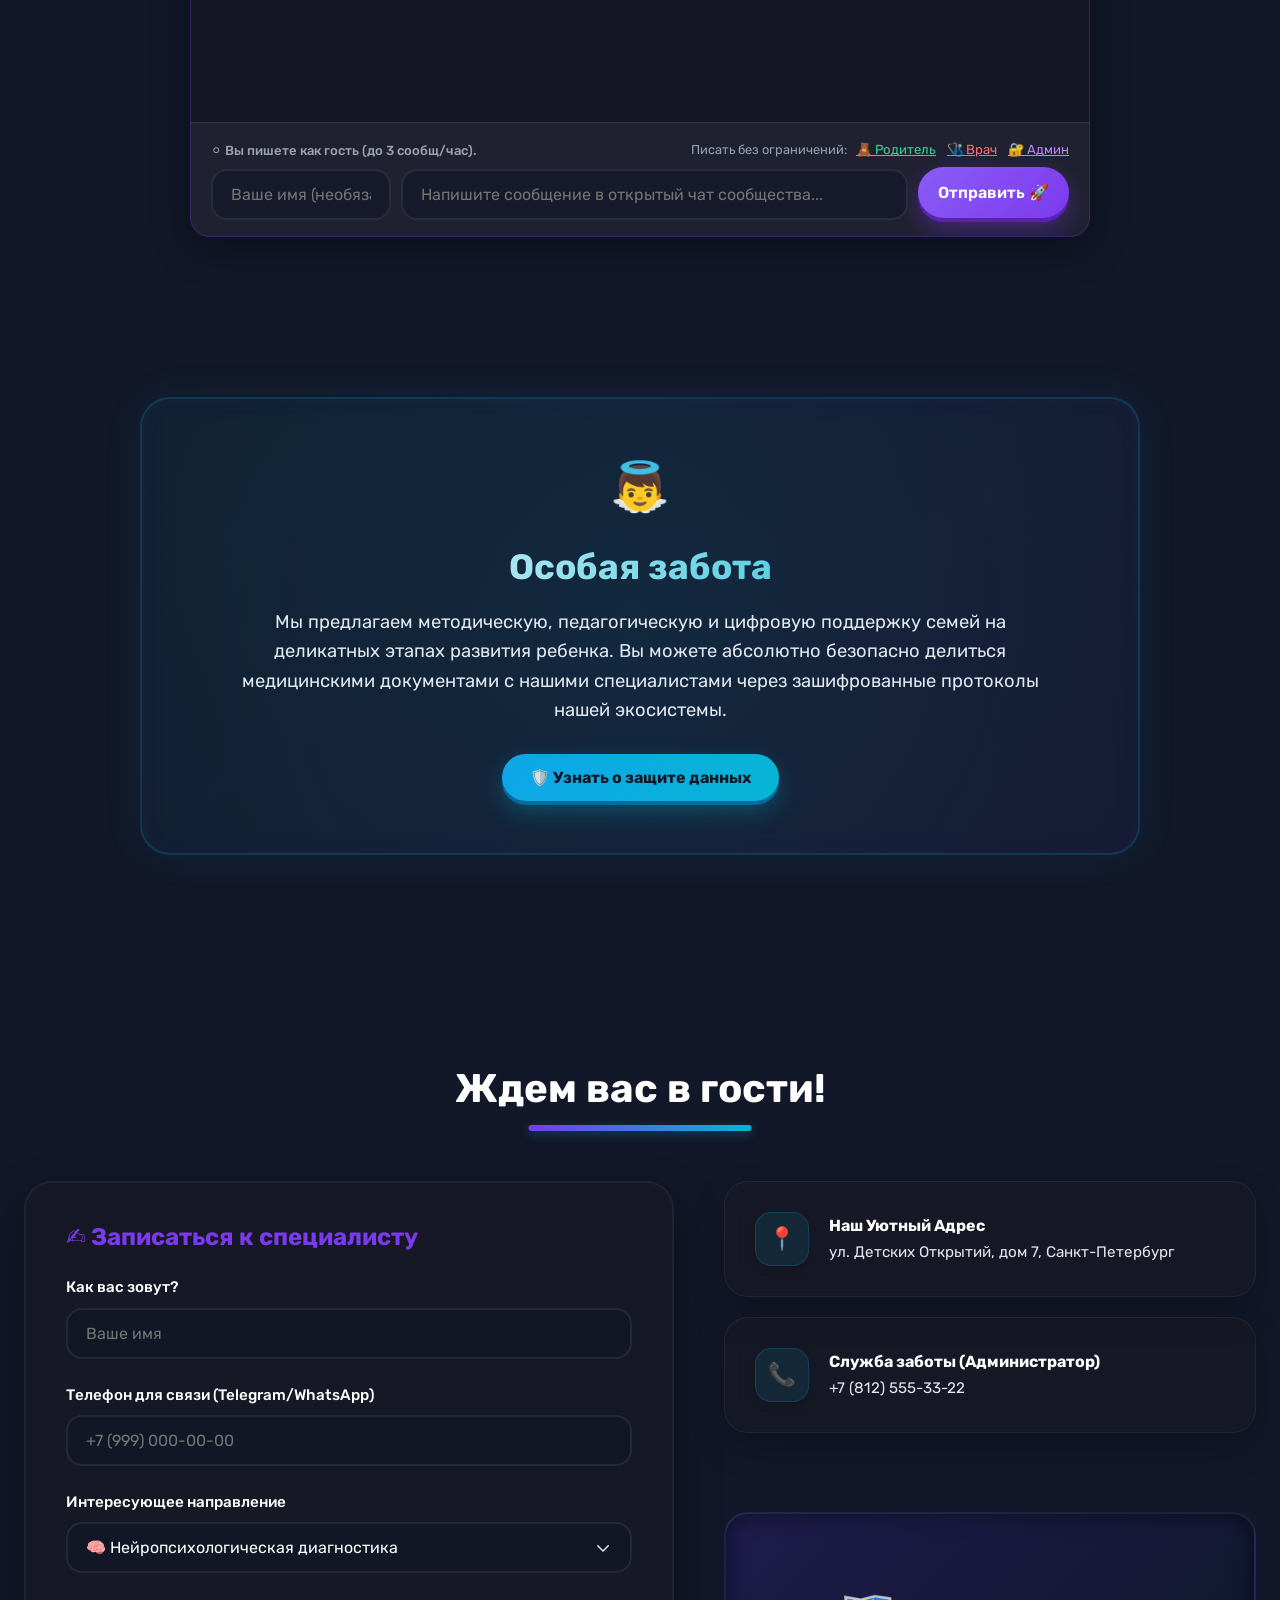
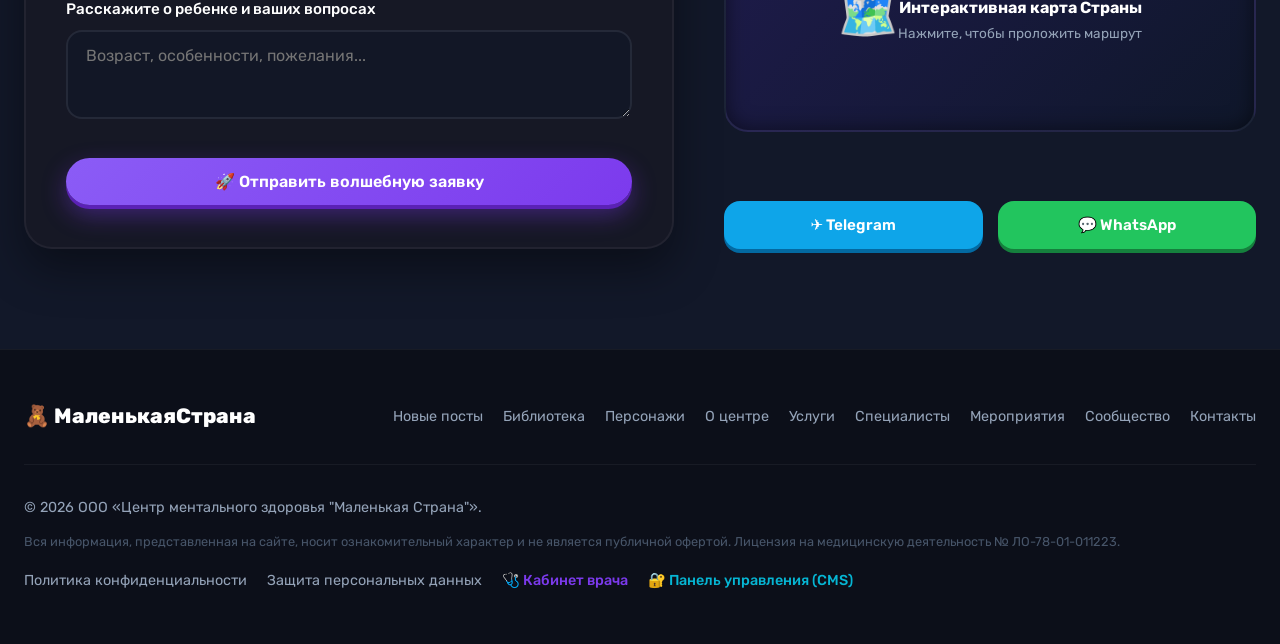
==== commit a7b27c42: "refactor(articles): replace article modal with standalone page links" ====
--- a/templates/index.html
+++ b/templates/index.html
@@ -474,22 +474,6 @@
 </div>
 </div>
 
-<!-- МОДАЛЬНОЕ ОКНО: ЧТЕНИЕ СТАТЬИ БЛОГА -->
-<div class="modal" id="article-modal">
-<div class="modal-content" style="max-width: 680px; max-height: 85vh; overflow-y: auto;">
-<button class="close-modal" onclick="closeModal('article-modal')">×</button>
-<div id="article-modal-tags" style="margin-bottom: 8px;"></div>
-<h2 id="article-modal-title" style="font-size: 1.4rem; color: #fff; margin-bottom: 10px; line-height: 1.3;"></h2>
-<div id="article-modal-date" style="font-size: 0.85rem; color: var(--accent-turquoise); margin-bottom: 16px;"></div>
-<div id="article-modal-media" style="margin-bottom: 16px; border-radius: 12px; overflow: hidden; display: none;"></div>
-<div id="article-modal-body" style="font-size: 0.95rem; line-height: 1.7; color: var(--text-gray); white-space: pre-line;"></div>
-<div id="article-modal-attachments" style="margin-top: 16px; display: flex; flex-direction: column; gap: 6px;"></div>
-<button class="btn btn-turquoise" onclick="closeModal('article-modal')" style="width: 100%; margin-top: 24px;">
-    Закрыть статью
-</button>
-</div>
-</div>
-
 <!-- МОДАЛЬНОЕ ОКНО ПРЕДУПРЕЖДЕНИЯ О СТОРОННИХ ССЫЛКАХ -->
 <div class="modal" id="external-link-modal">
 <div class="modal-content" style="max-width: 500px;">
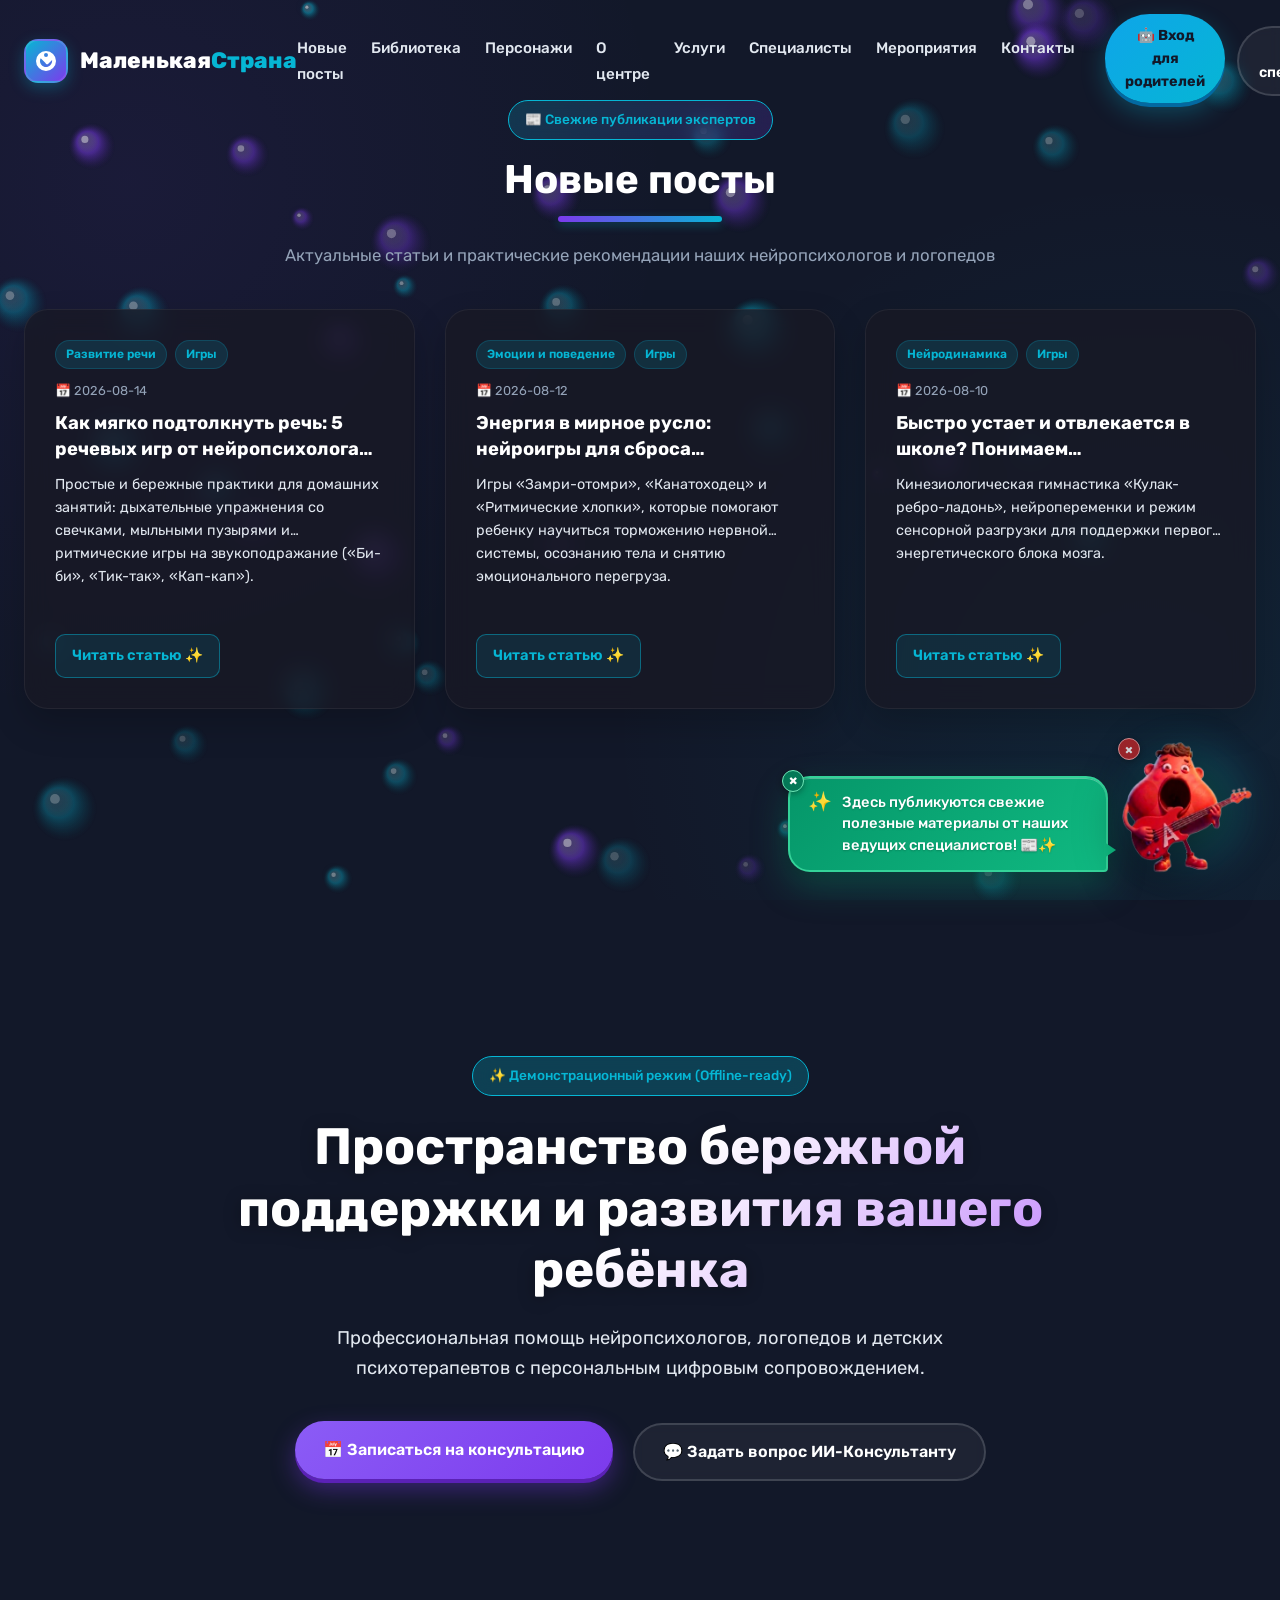
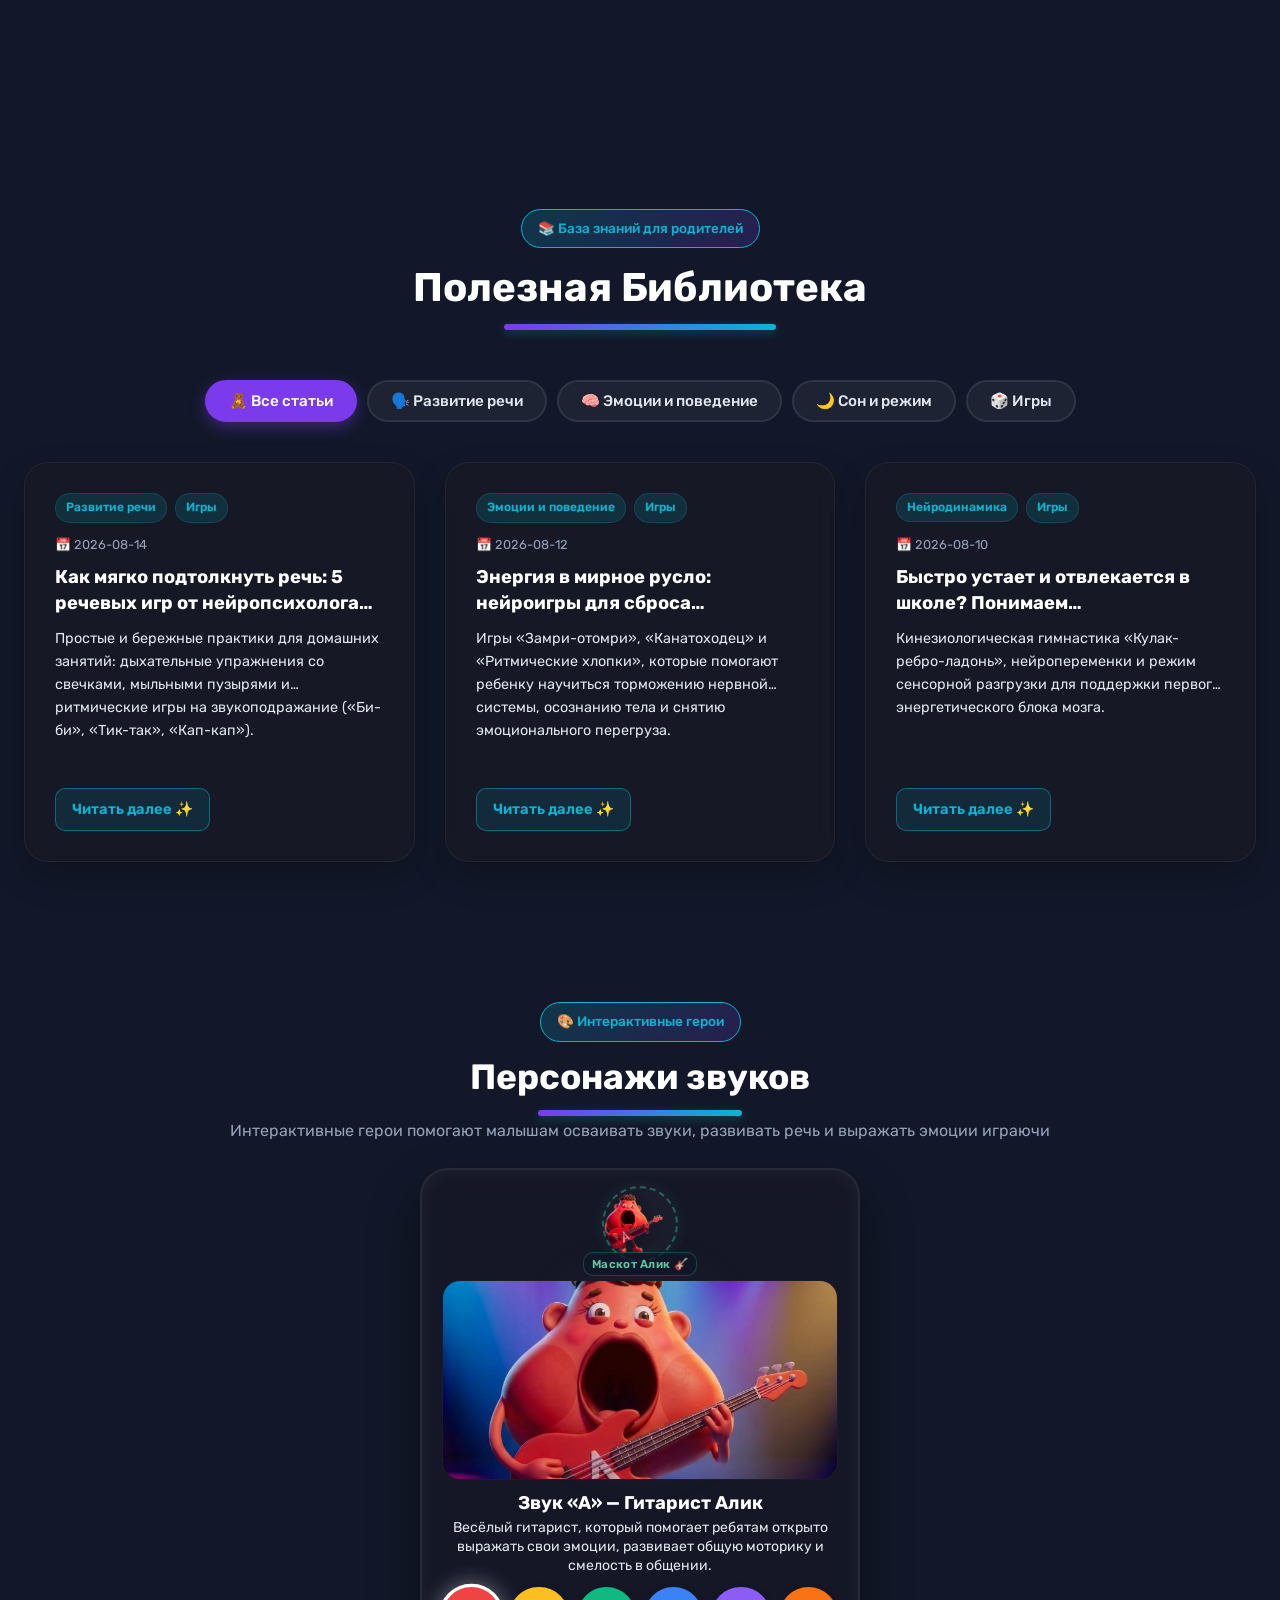
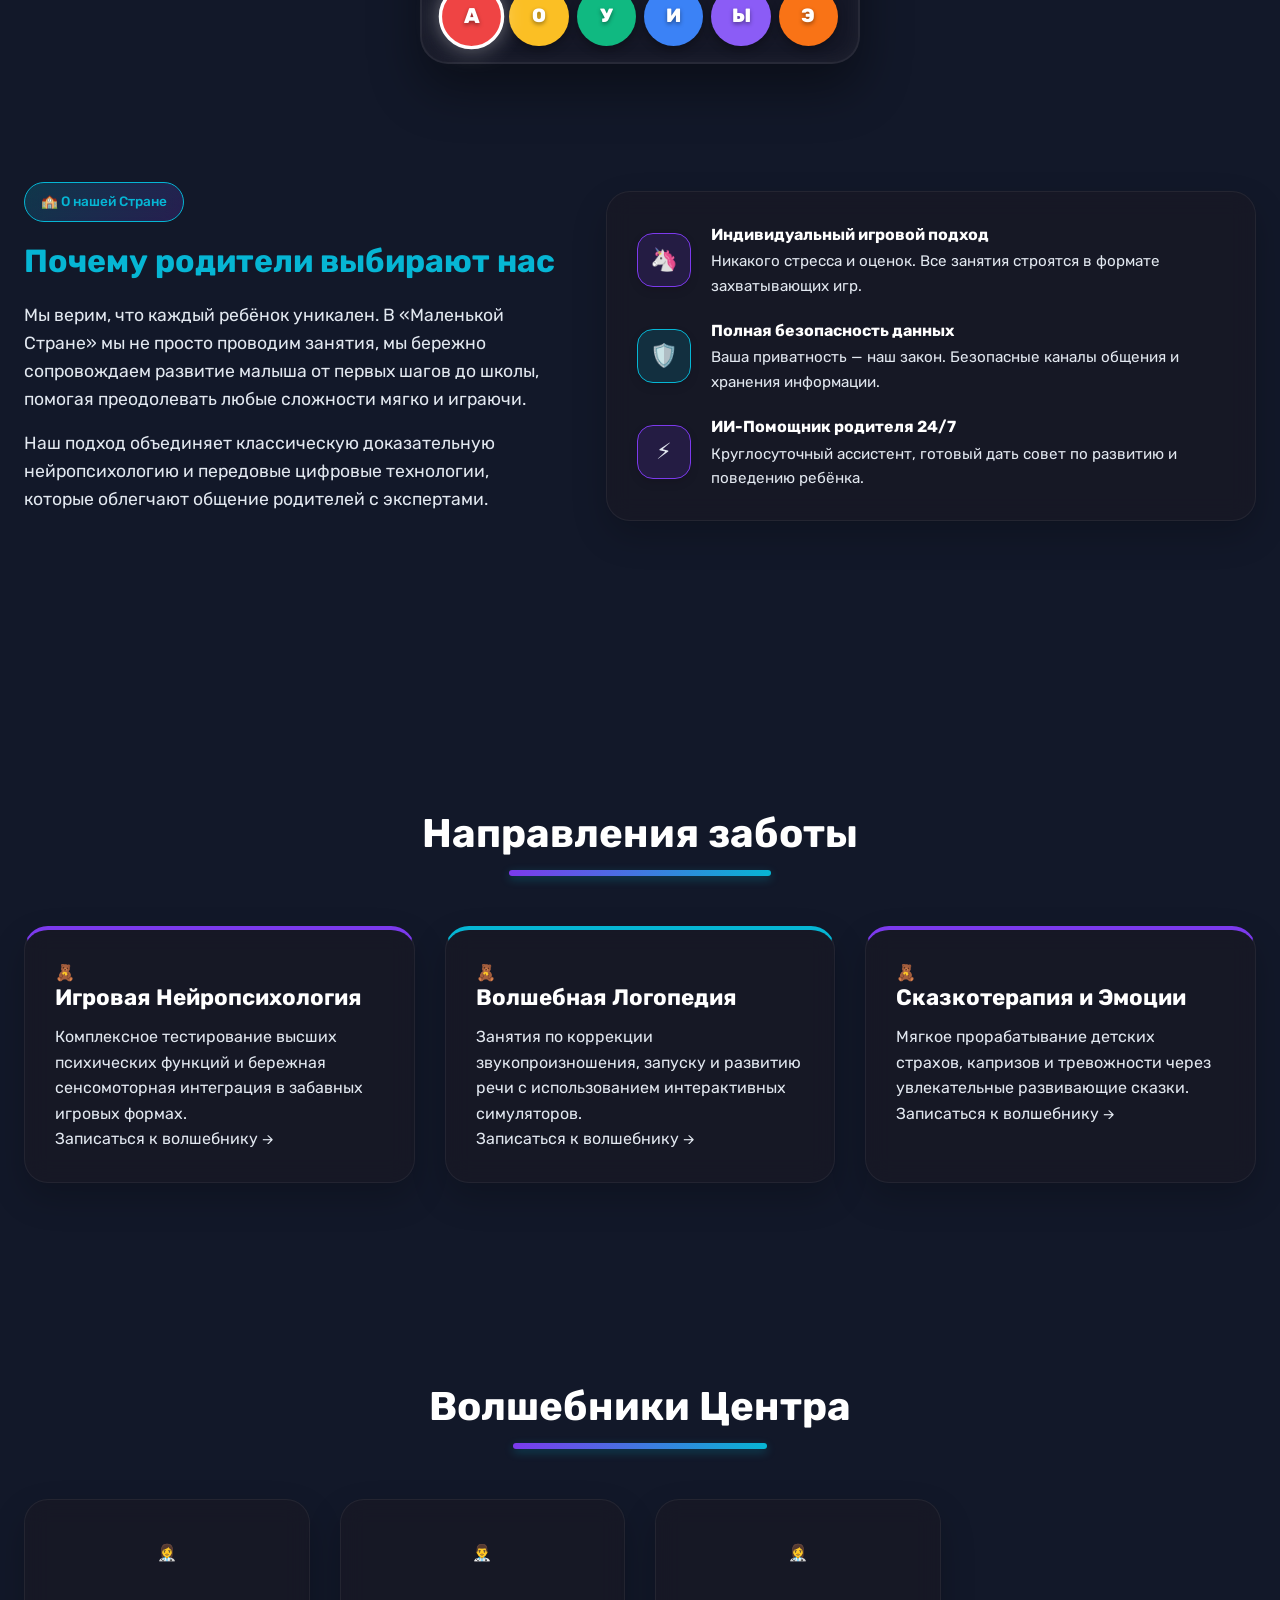
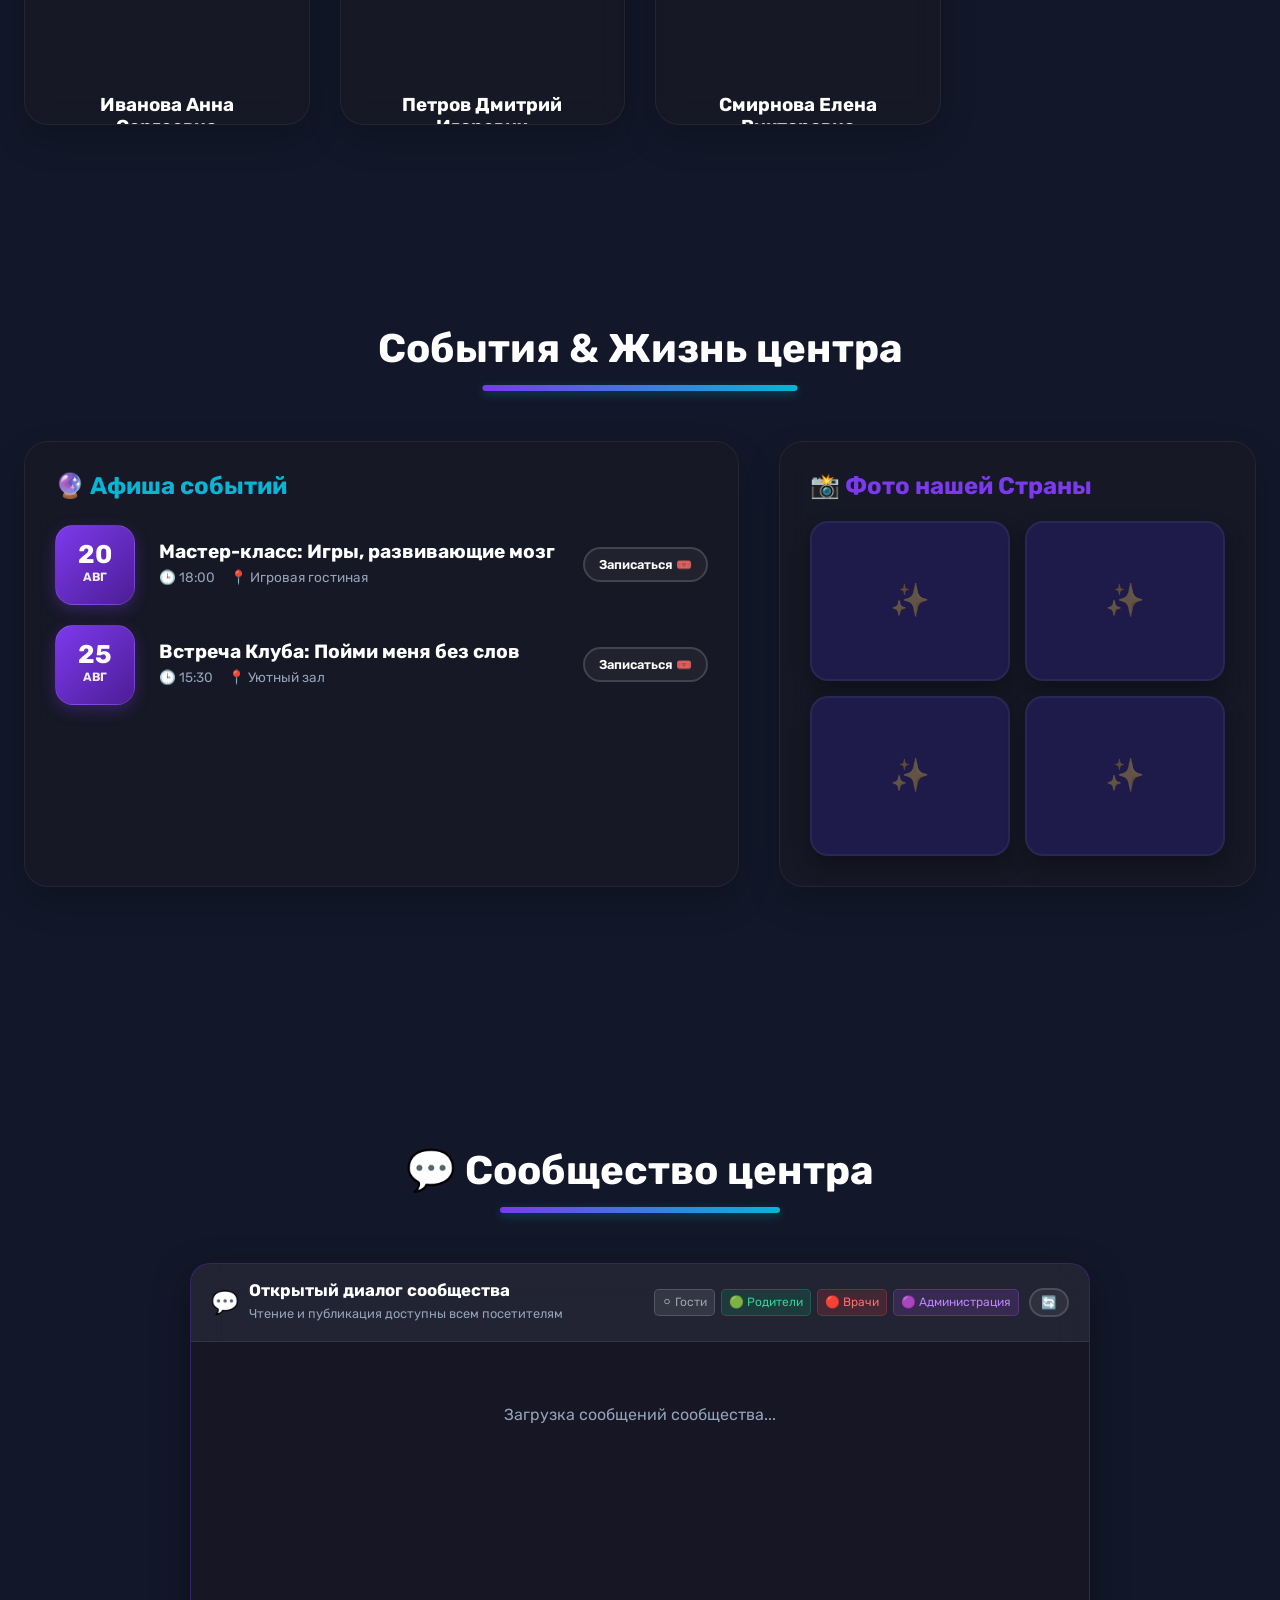
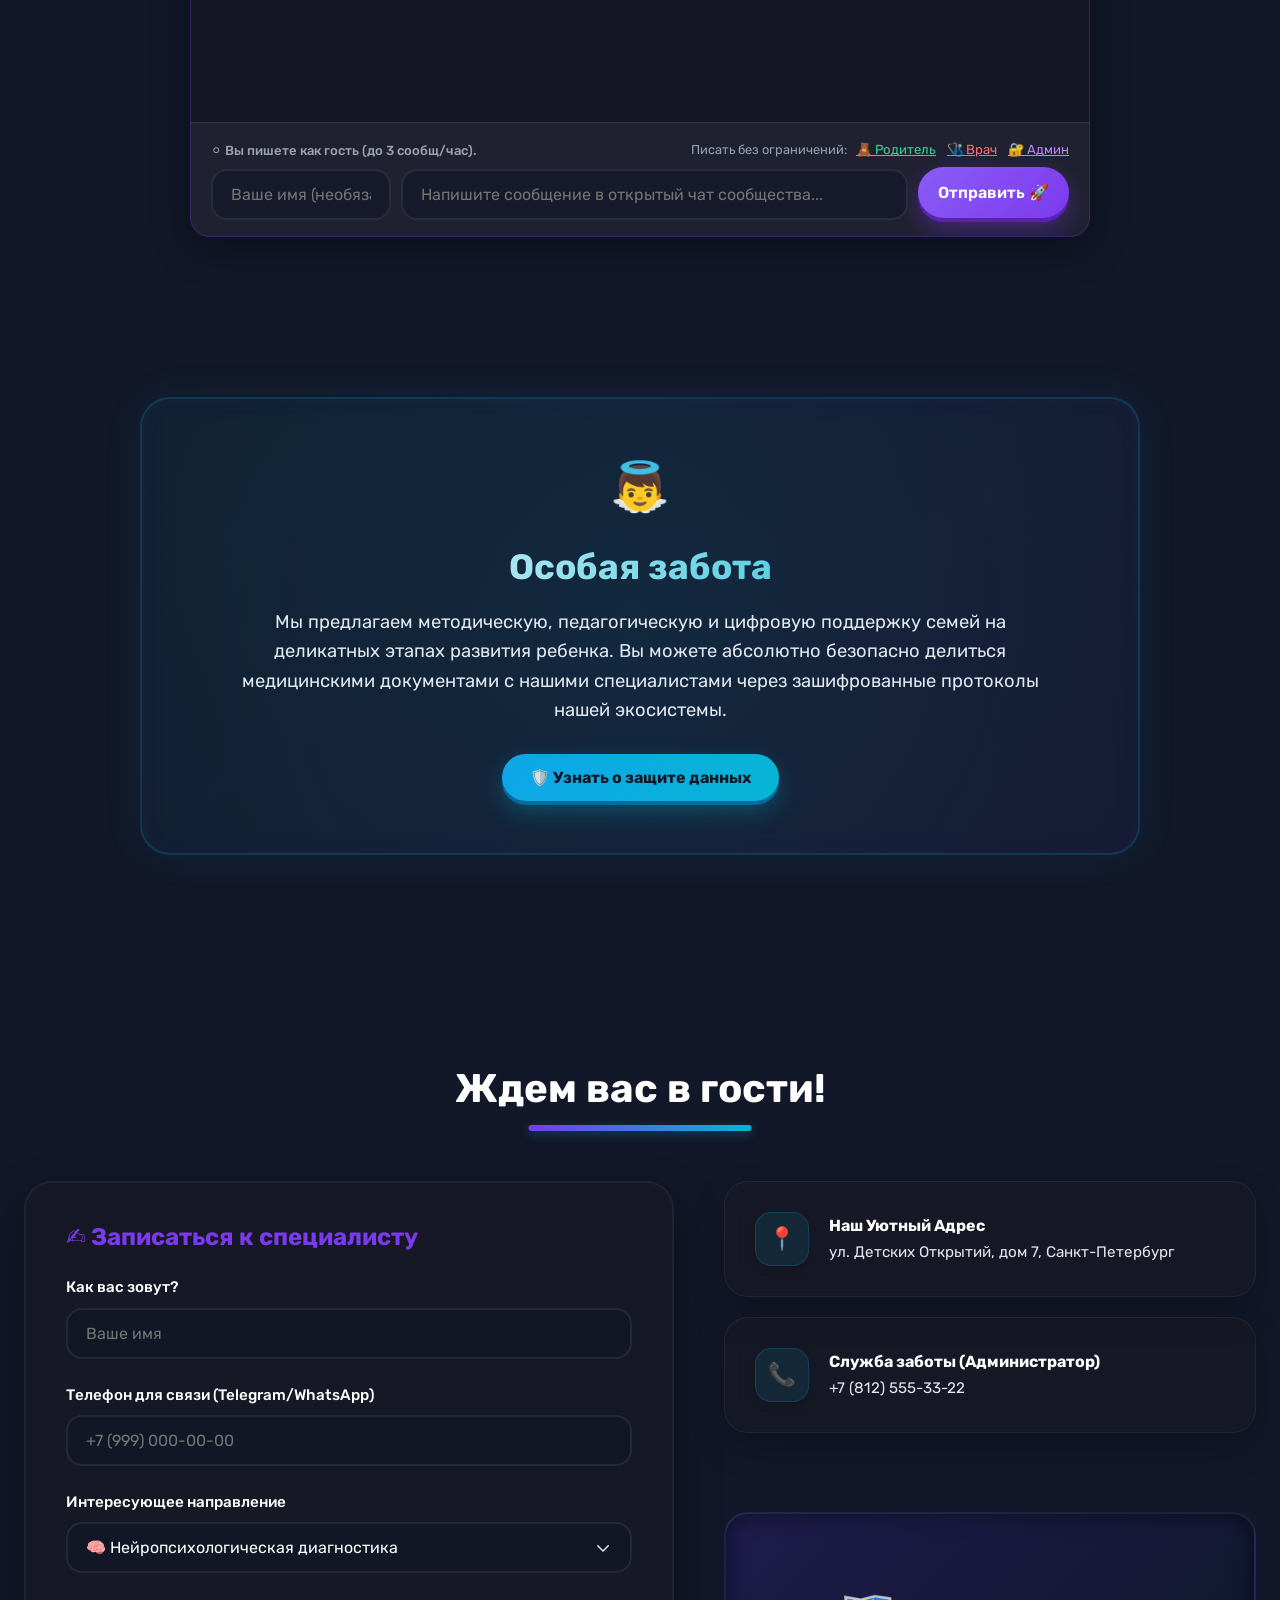
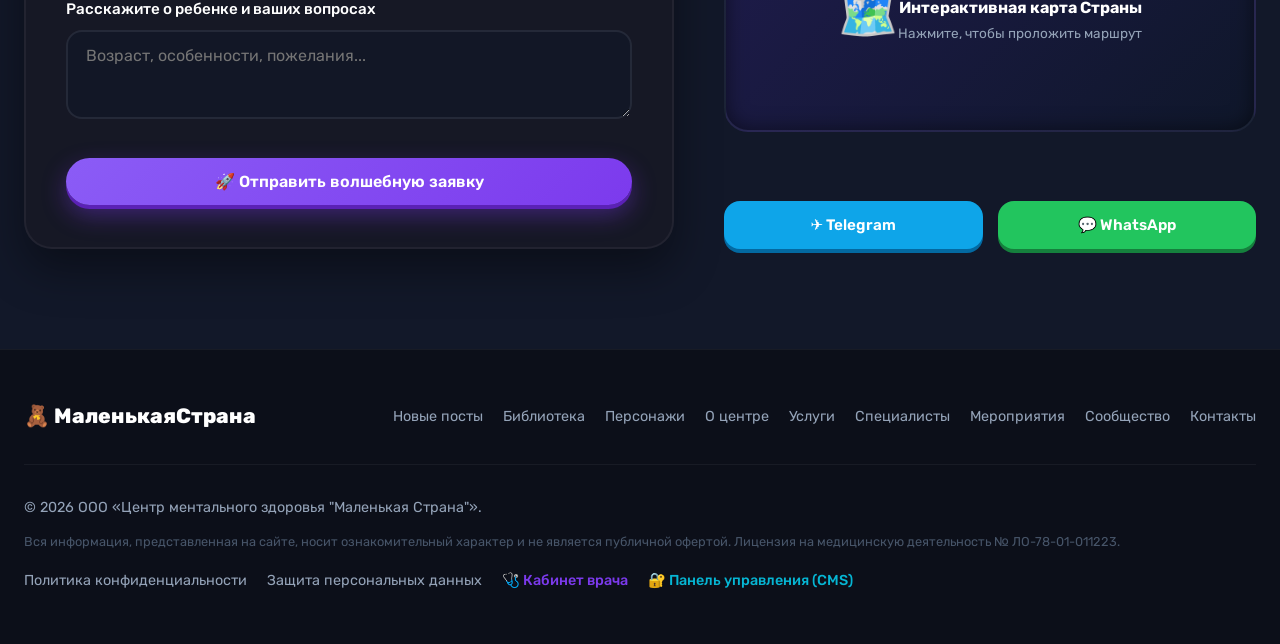
==== commit 4b4469c4: "feat(pwa): register service worker across all app shells" ====
--- a/templates/index.html
+++ b/templates/index.html
@@ -523,6 +523,14 @@
 <!-- ИНТЕРАКТИВНЫЙ JS -->
 <script src="/static/js/bubbles.js"></script>
 <script src="/static/js/app.js"></script>
+<script>
+if ('serviceWorker' in navigator) {
+  window.addEventListener('load', function() {
+    navigator.serviceWorker.register('/sw.js', { scope: '/' })
+      .catch(function(err) { console.warn('SW registration skipped:', err); });
+  });
+}
+</script>
 </body>
 </html>
 
--- a/static/css/style.css
+++ b/static/css/style.css
@@ -705,6 +705,33 @@
         .read-more:hover {
             color: var(--accent-purple);
             transform: translateX(4px);
+        }
+
+        /* Кнопки перехода с карточек на автономные страницы статей (/post/{id}) */
+        .btn-read-post,
+        .btn-read-blog {
+            display: inline-flex;
+            align-items: center;
+            gap: 6px;
+            padding: 9px 16px;
+            border-radius: 10px;
+            border: 1px solid rgba(6, 182, 212, 0.45);
+            background: rgba(6, 182, 212, 0.12);
+            color: var(--accent-turquoise);
+            font-weight: 600;
+            font-size: 0.92rem;
+            text-decoration: none;
+            cursor: pointer;
+            transition: var(--transition-smooth);
+        }
+
+        .btn-read-post:hover,
+        .btn-read-blog:hover {
+            color: #fff;
+            background: var(--accent-purple);
+            border-color: var(--accent-purple);
+            transform: translateY(-1px);
+            text-decoration: none;
         }
 
         /* ==========================================================================
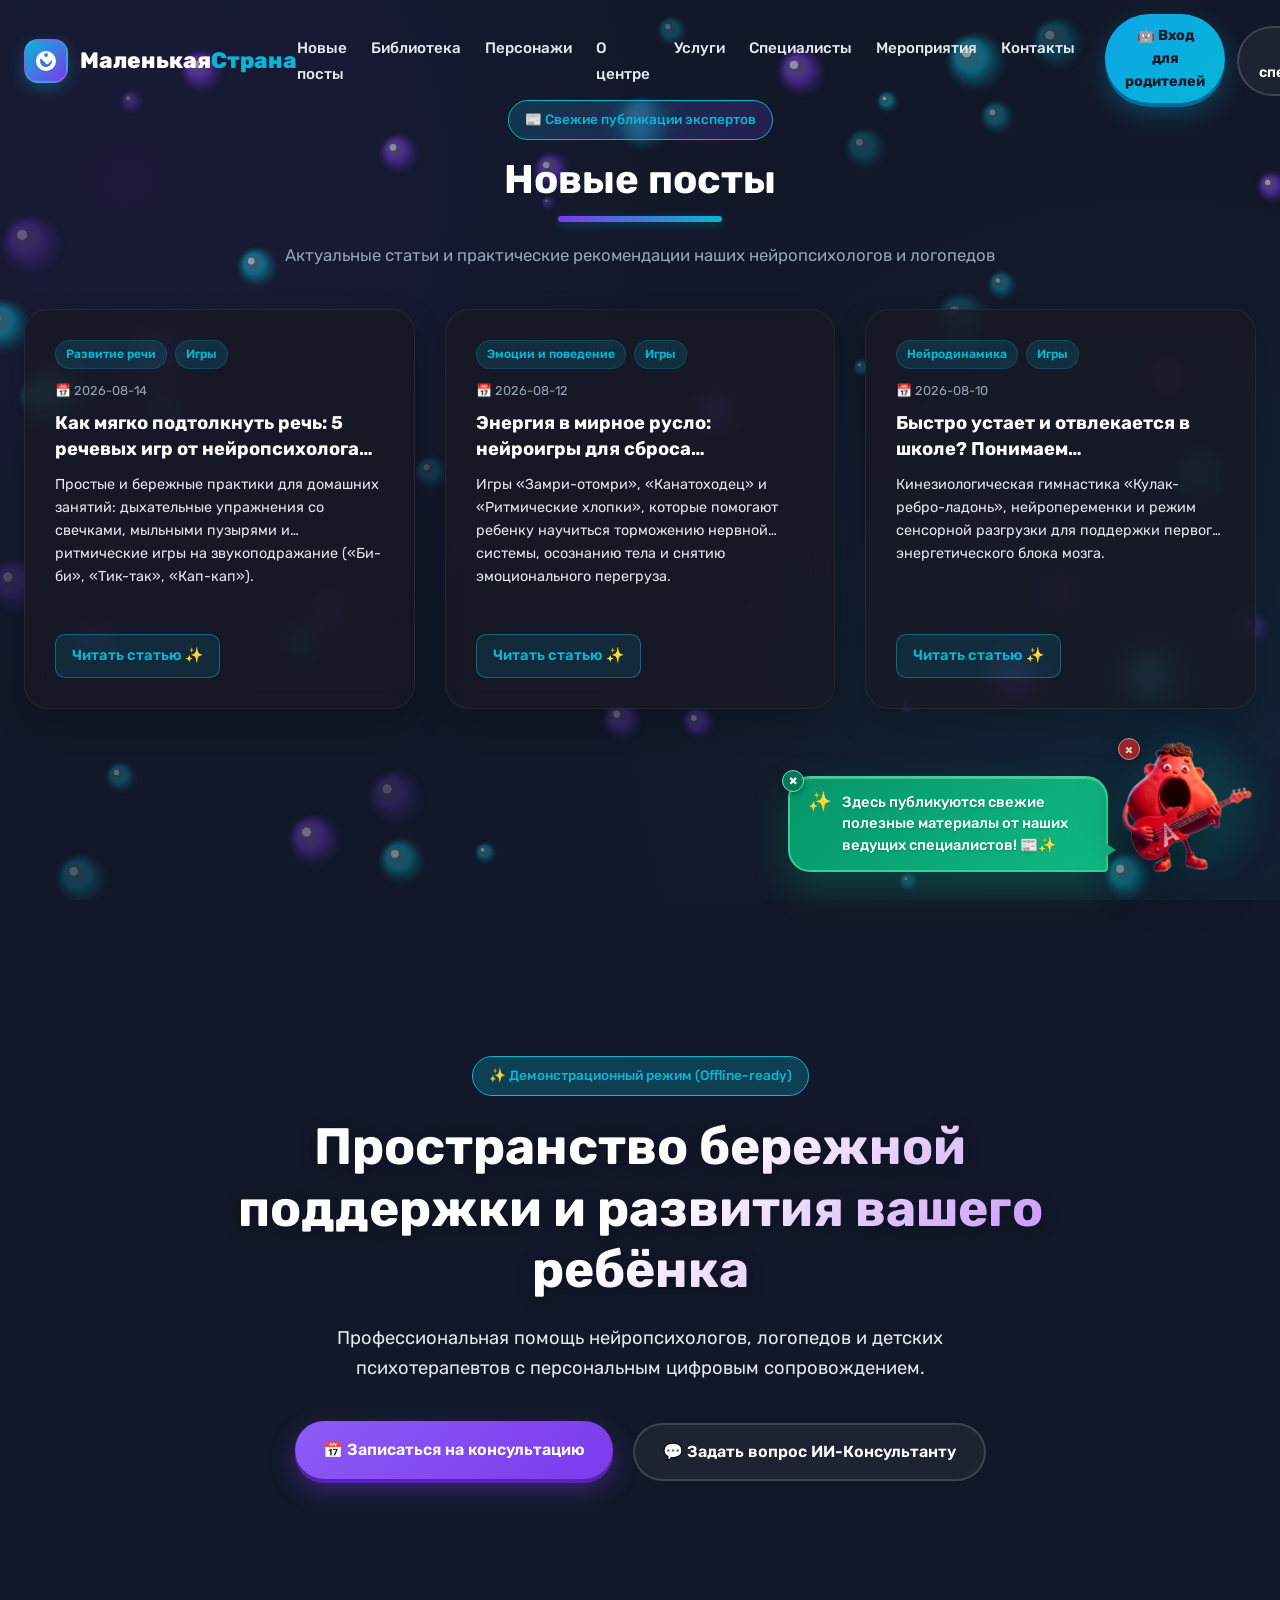
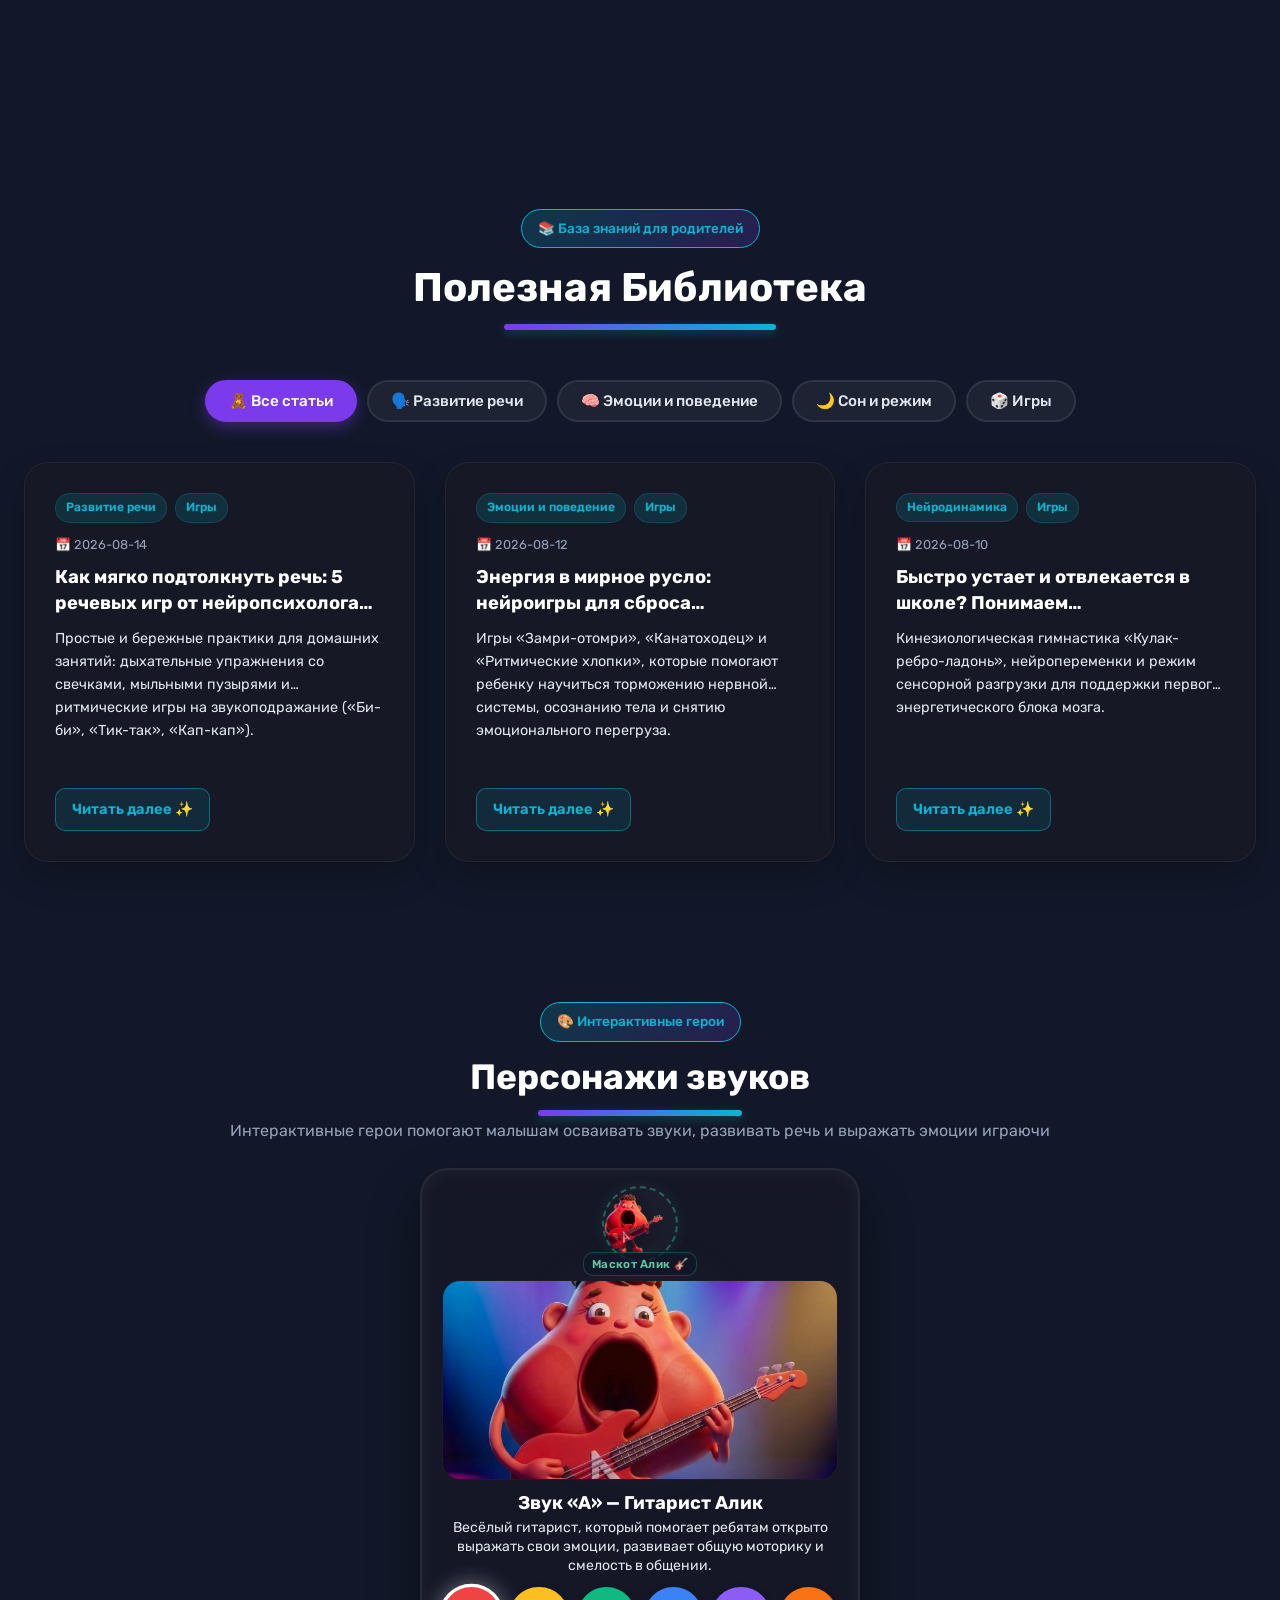
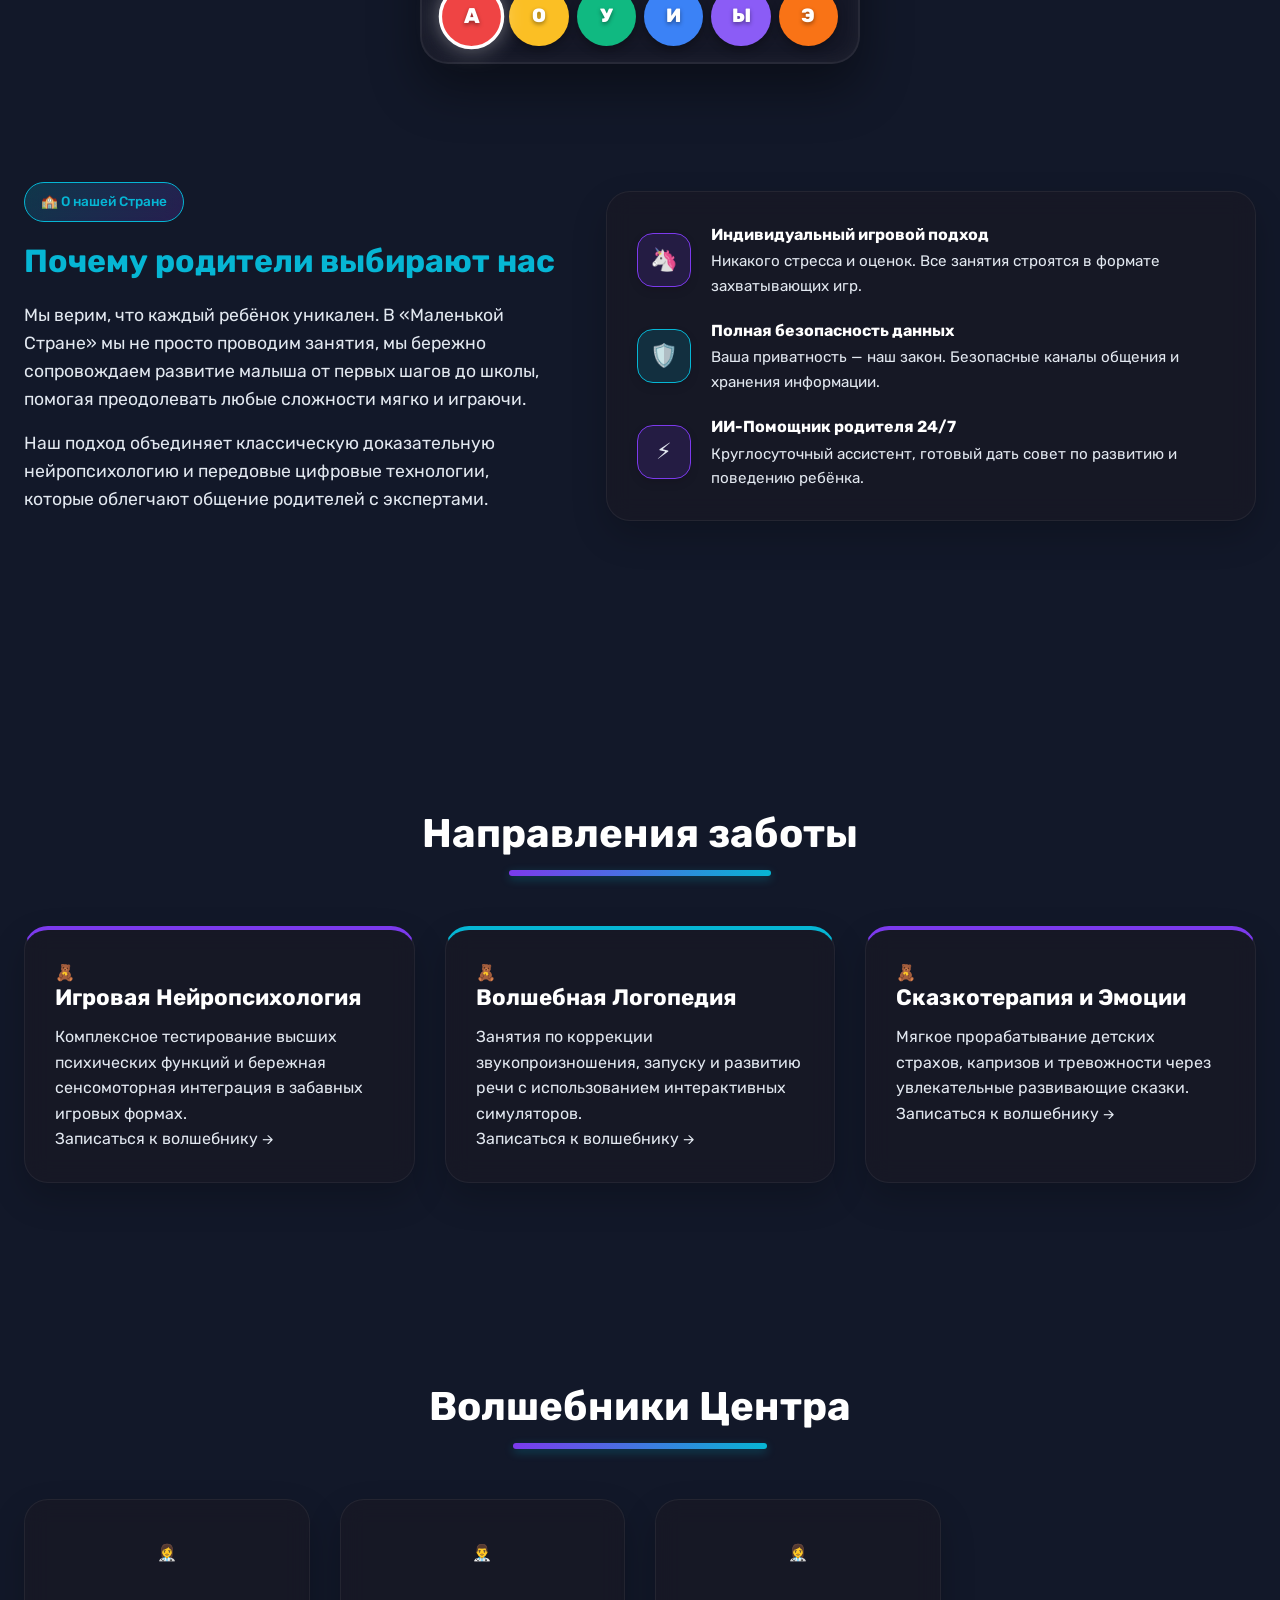
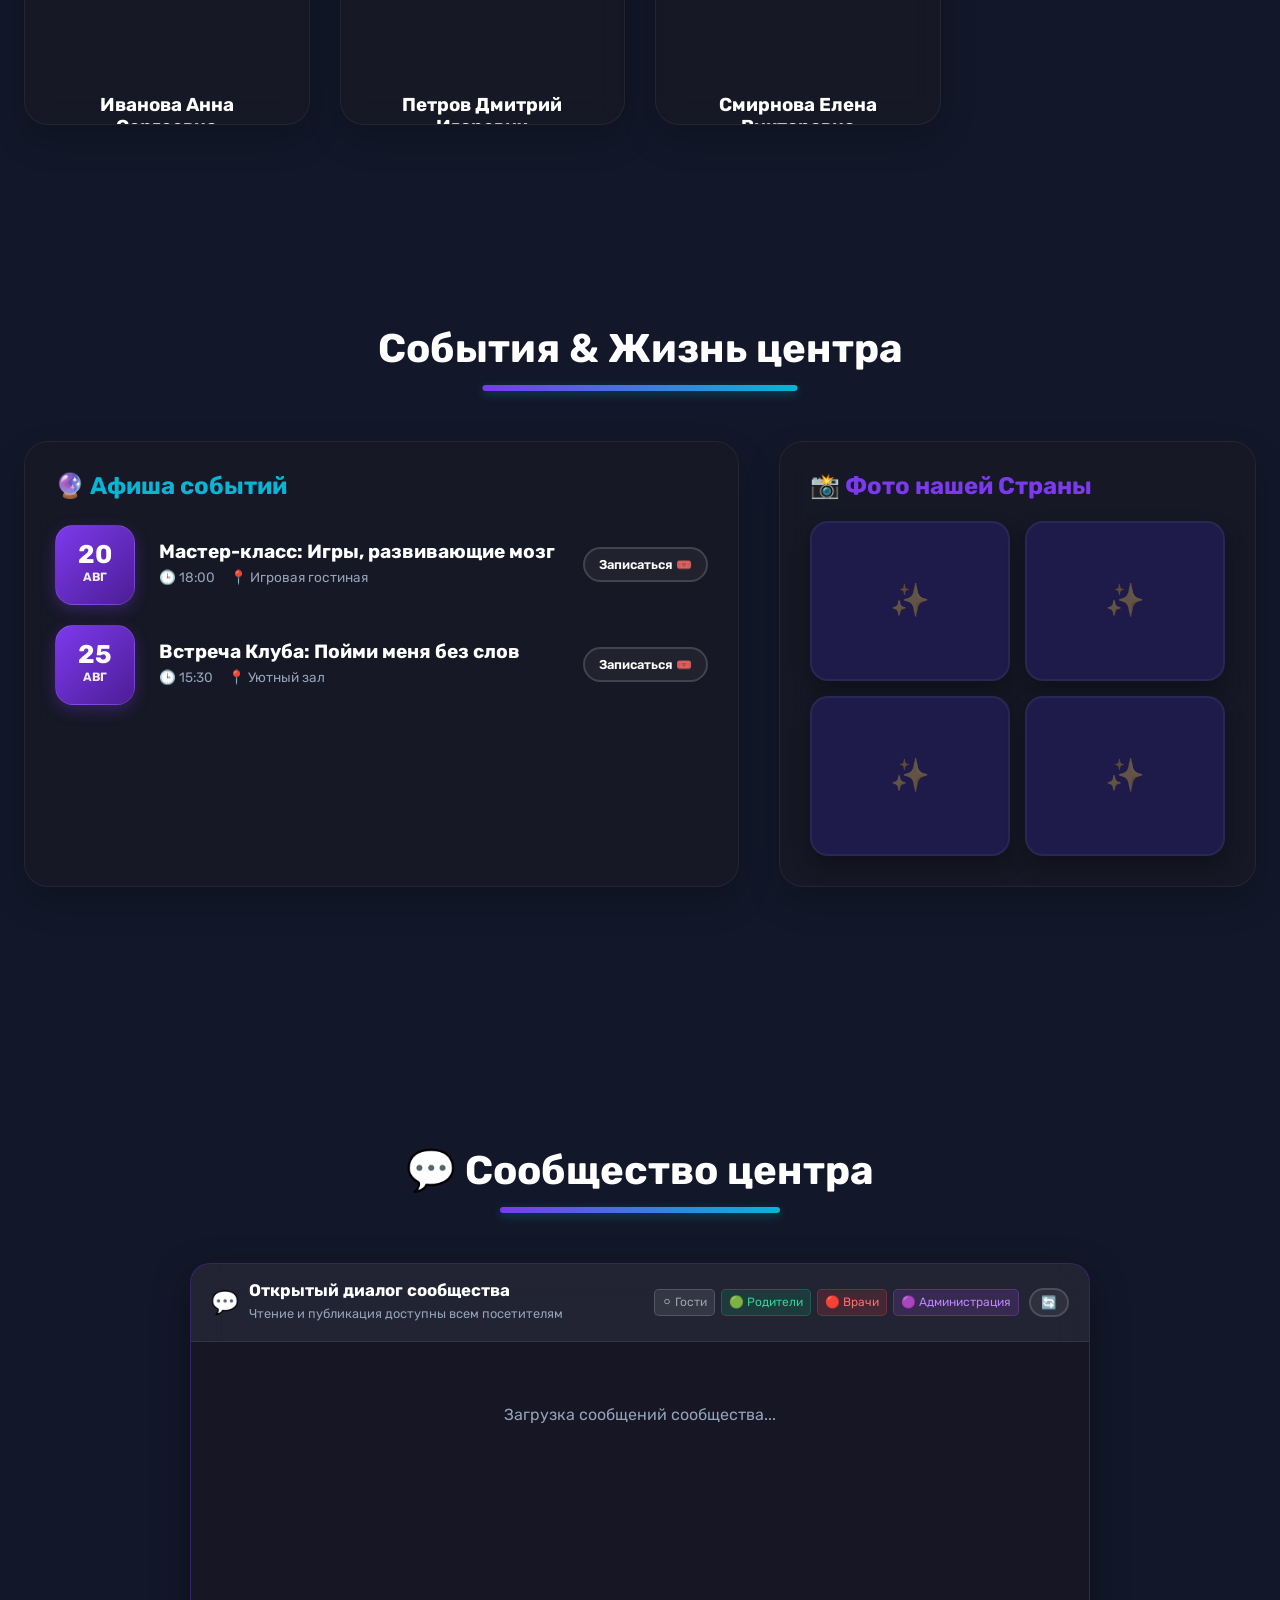
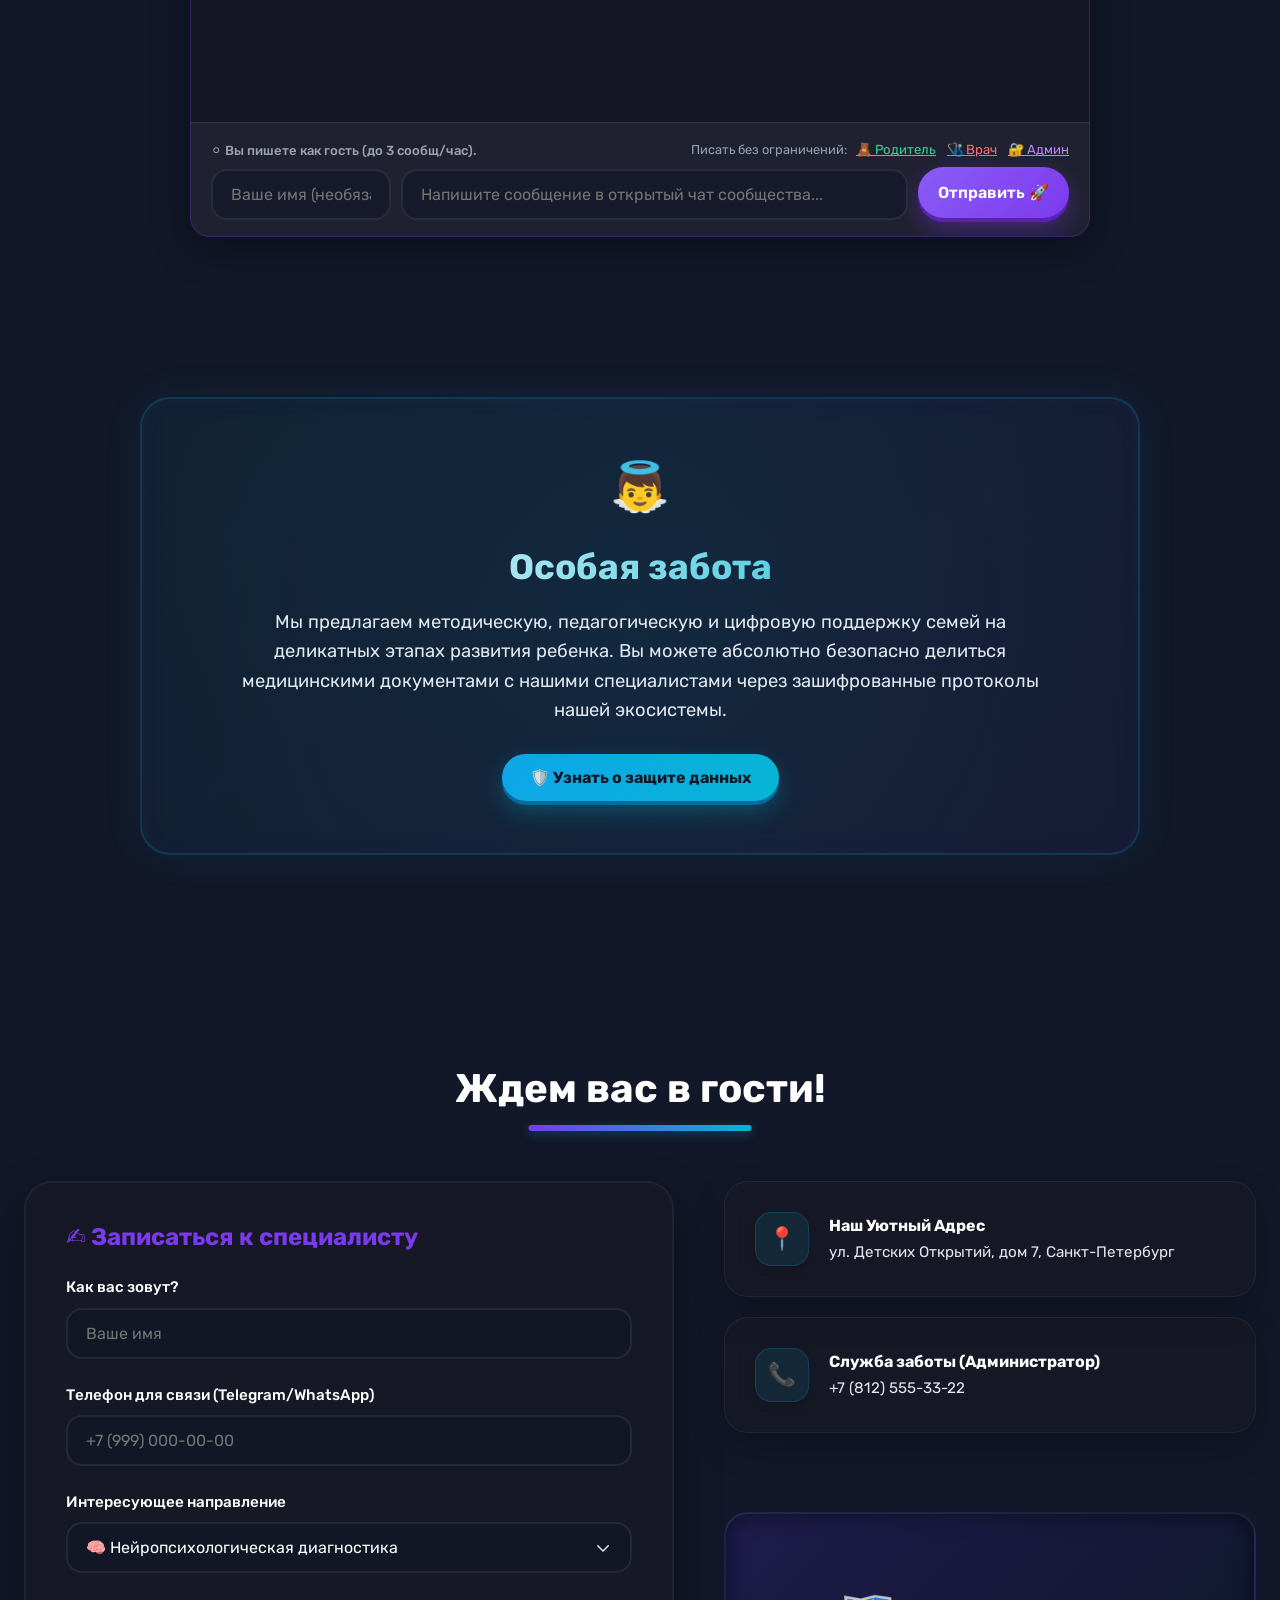
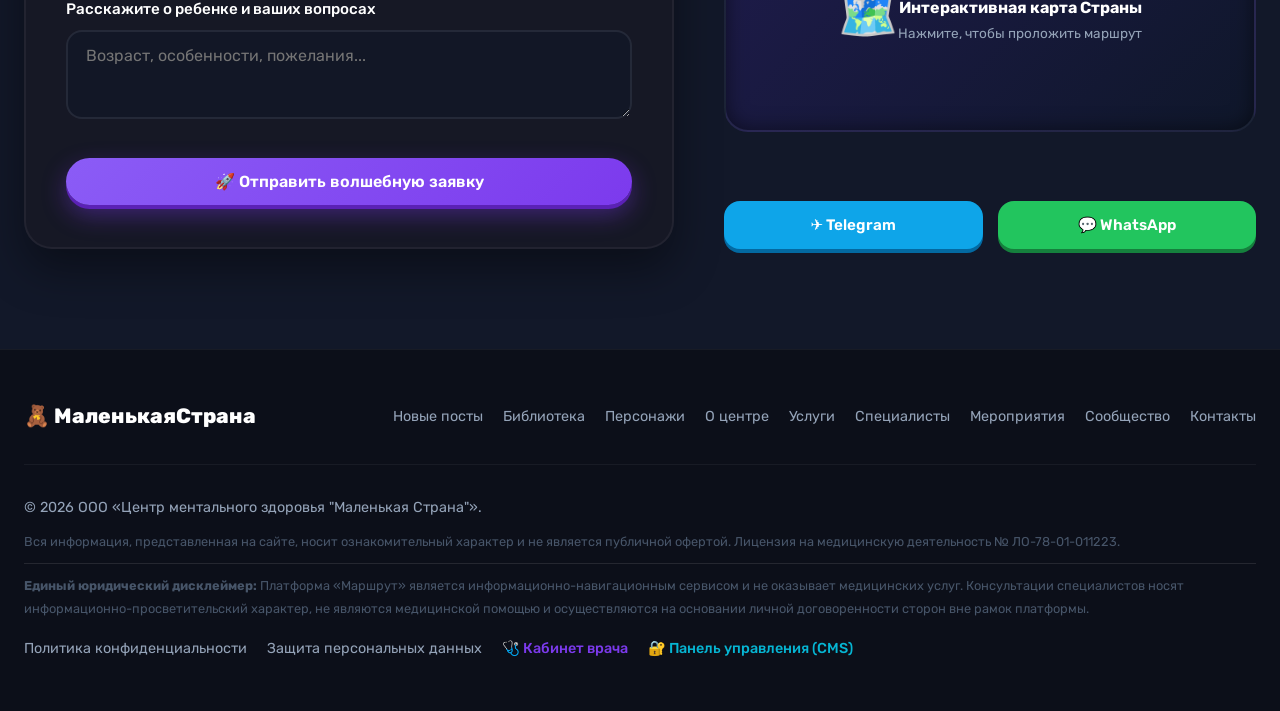
==== commit 0ce6b7cc: "feat(legal): add non-medical status disclaimers and specialist agreement" ====
--- a/templates/index.html
+++ b/templates/index.html
@@ -420,7 +420,8 @@
 <div class="footer-bottom">
 <div>
 <p>© 2026 ООО «Центр ментального здоровья "Маленькая Страна"».</p>
-<p class="disclaimer">Вся информация, представленная на сайте, носит ознакомительный характер и не является публичной офертой. Лицензия на медицинскую деятельность № ЛО-78-01-011223.</p>
+                    <p class="disclaimer">Вся информация, представленная на сайте, носит ознакомительный характер и не является публичной офертой. Лицензия на медицинскую деятельность № ЛО-78-01-011223.</p>
+                    <p class="disclaimer" style="border-top: 1px solid rgba(255, 255, 255, 0.1); padding-top: 10px; margin-top: 10px;"><strong>Единый юридический дисклеймер:</strong> Платформа «Маршрут» является информационно-навигационным сервисом и не оказывает медицинских услуг. Консультации специалистов носят информационно-просветительский характер, не являются медицинской помощью и осуществляются на основании личной договоренности сторон вне рамок платформы.</p>
 </div>
 <div class="legal-links">
 <a href="#privacy">Политика конфиденциальности</a>
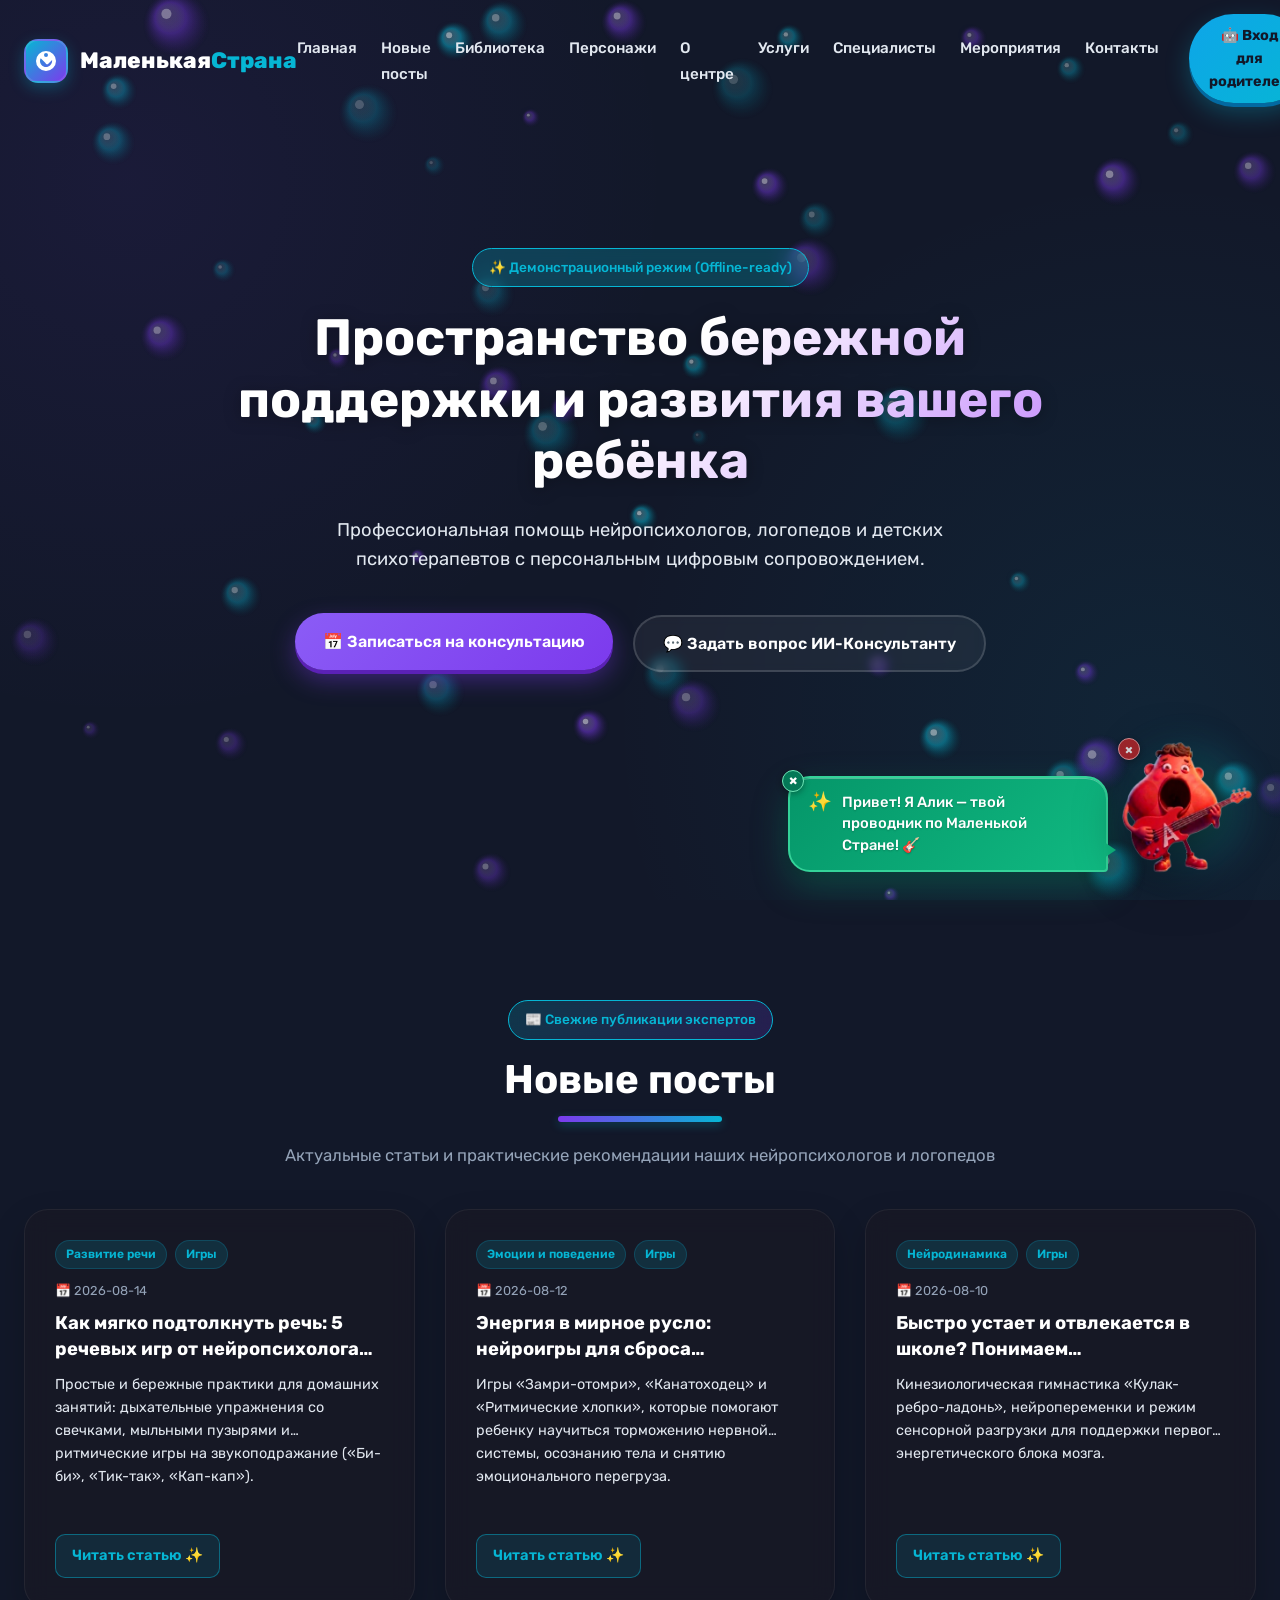
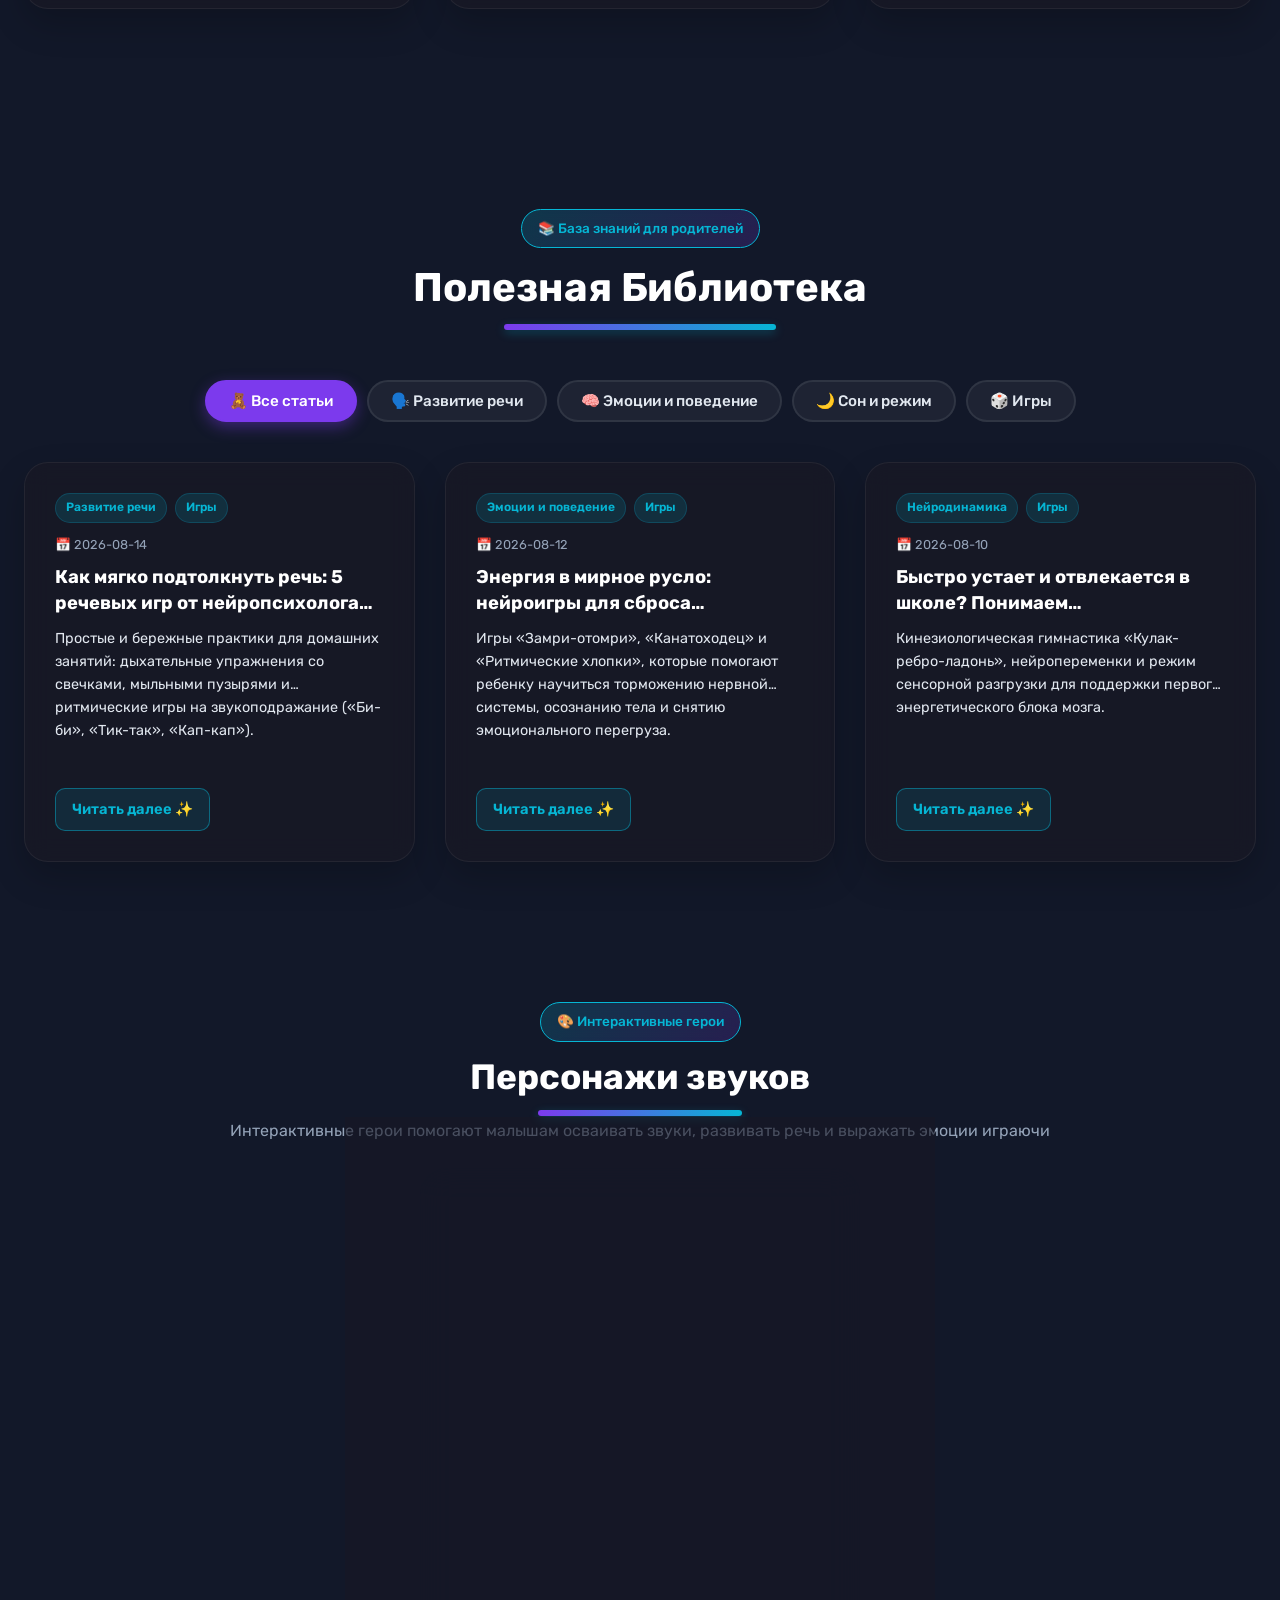
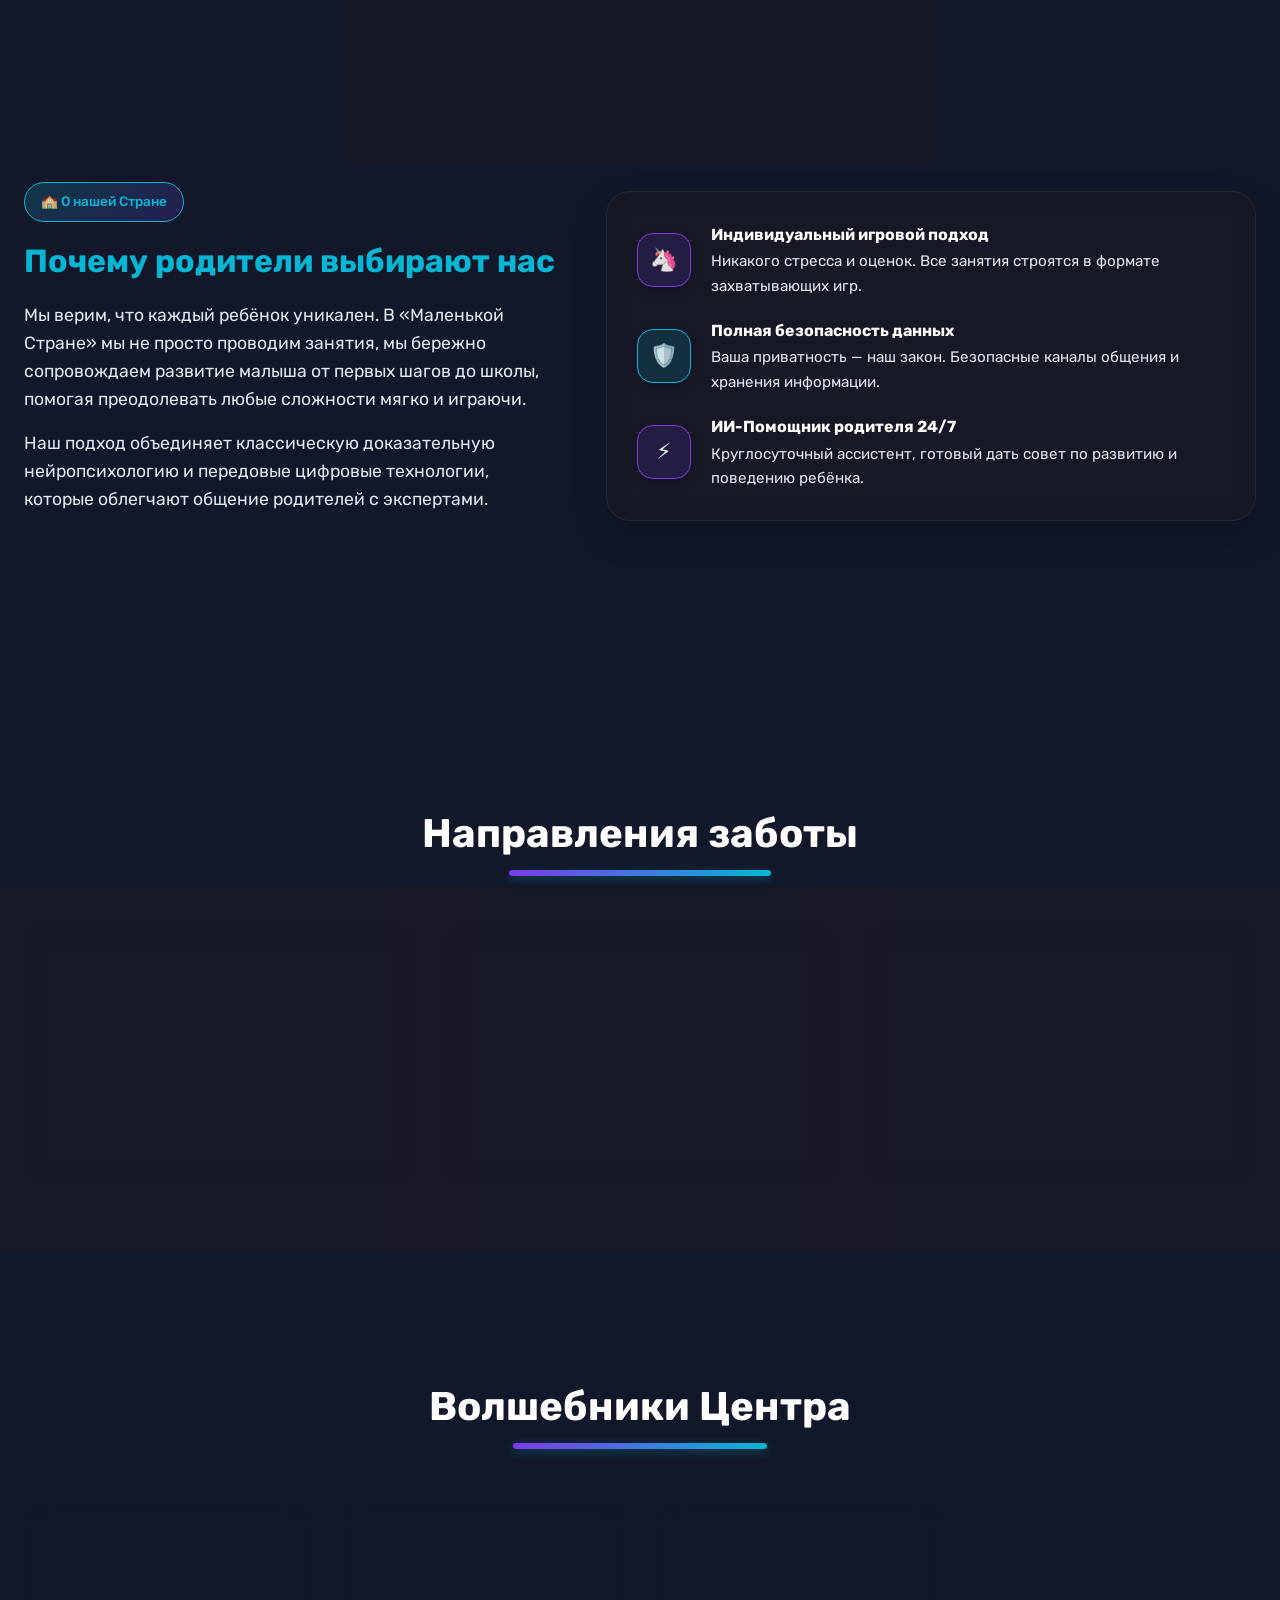
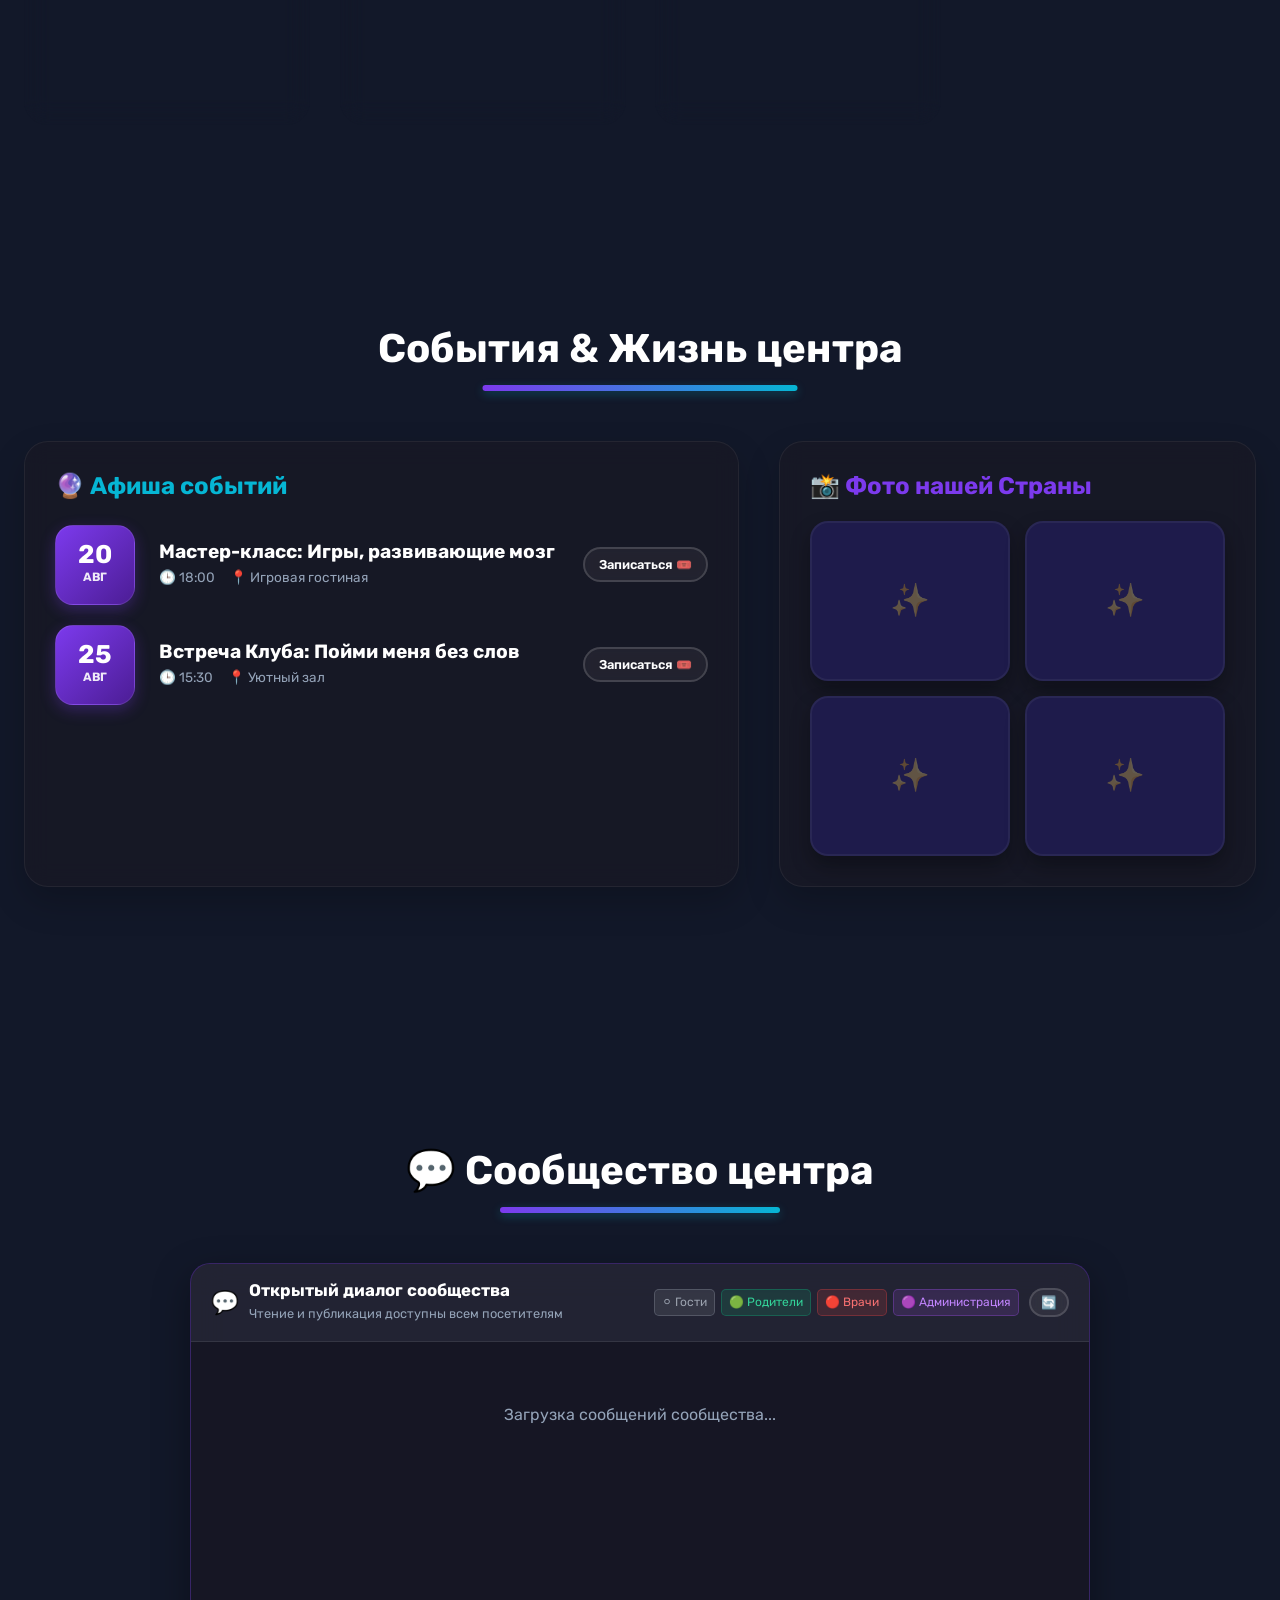
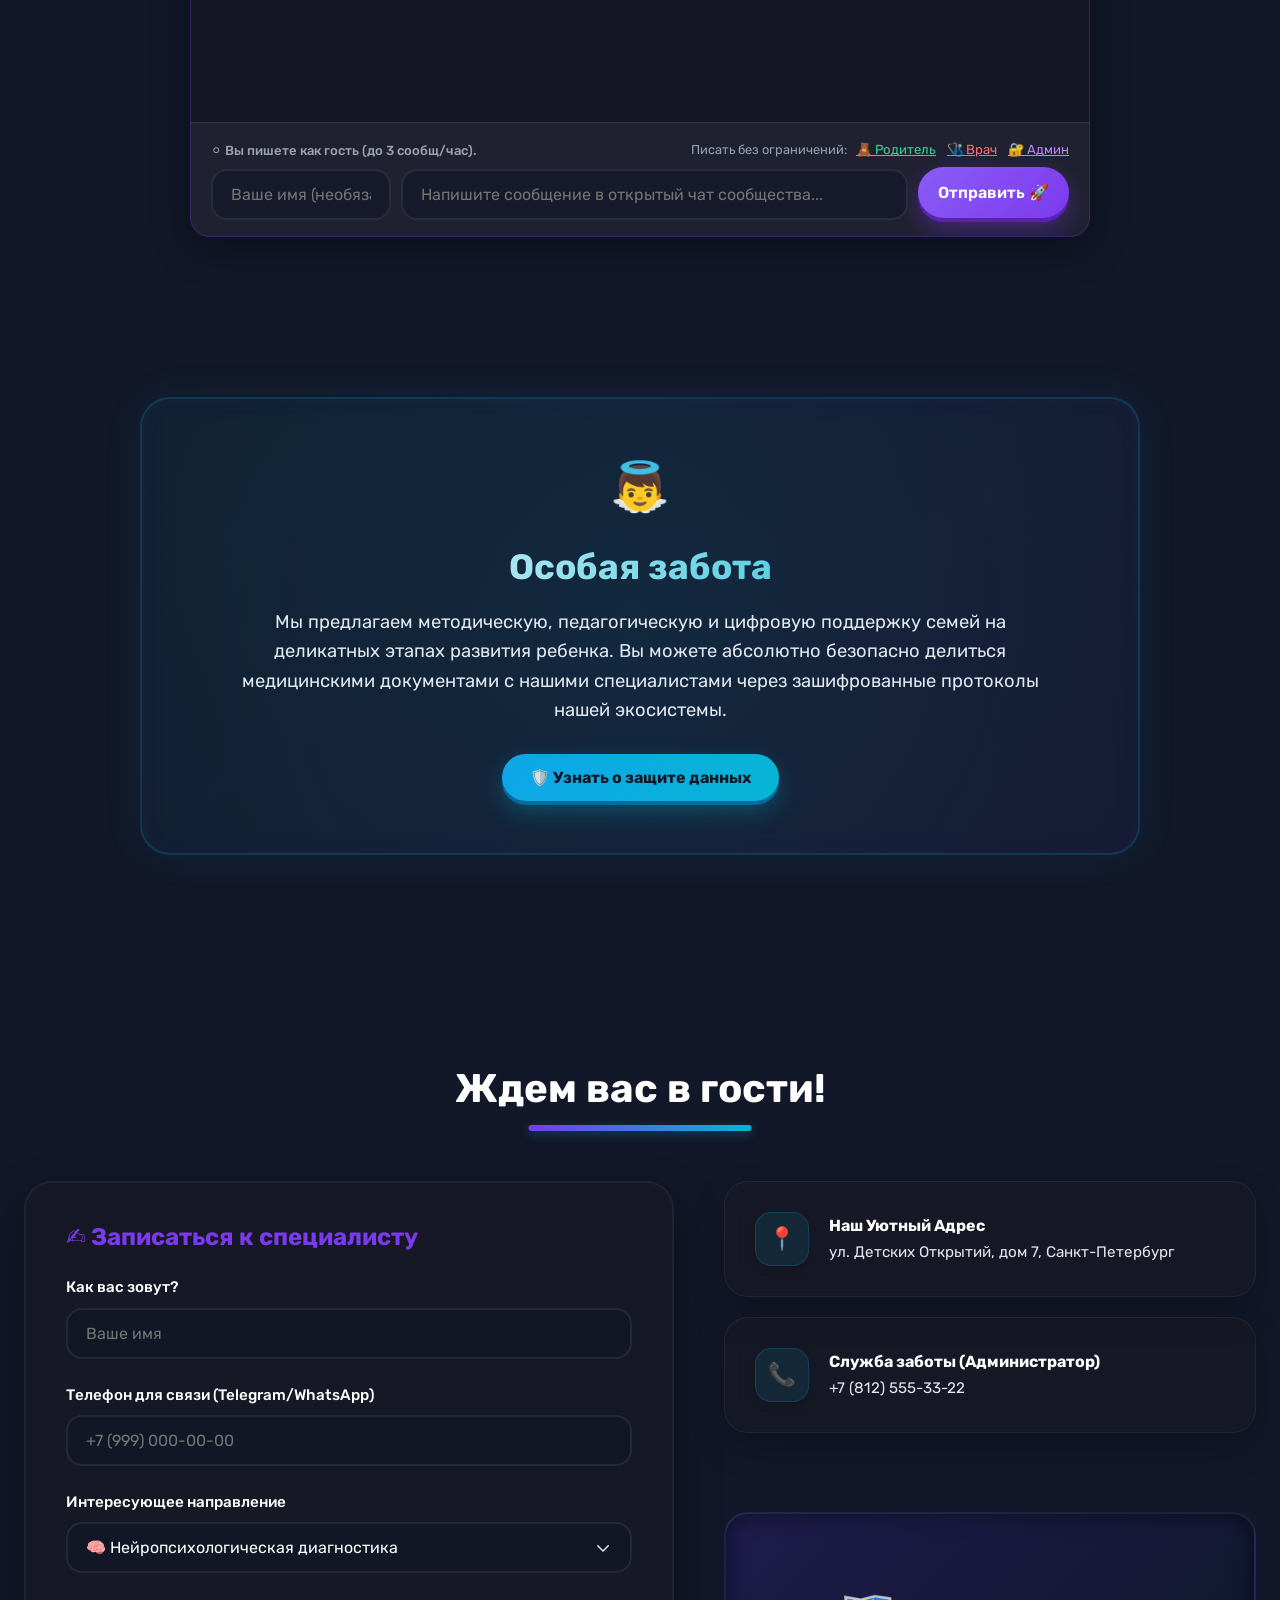
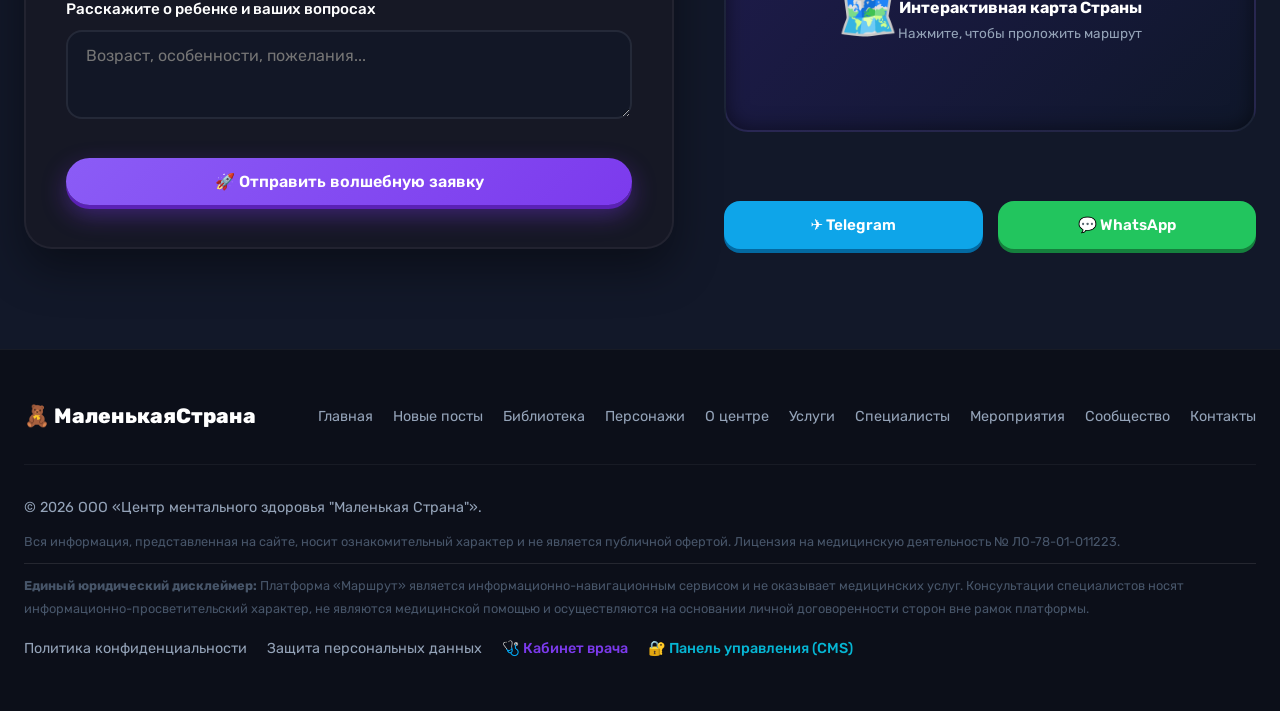
==== commit 3d14a96f: "feat(landing): reorder hero before posts, seed clean expert articles and add svg covers" ====
--- a/templates/index.html
+++ b/templates/index.html
@@ -37,6 +37,7 @@
 </div>
 <nav id="nav-menu">
 <ul class="nav-links">
+<li><a href="#hero">Главная</a></li>
 <li><a href="#posts">Новые посты</a></li>
 <li><a href="#blog">Библиотека</a></li>
 <li><a href="#characters">Персонажи</a></li>
@@ -57,31 +58,7 @@
 </nav>
 </div>
 </header>
-<!-- БЛОК 1: СЕКЦИЯ «НОВЫЕ ПОСТЫ» (САМАЯ ПЕРВАЯ, ВЫШЕ HERO-БЛОКА) -->
-<section id="posts" class="posts-section" data-alik-comment="Здесь публикуются свежие полезные материалы от наших ведущих специалистов! 📰✨">
-<div class="demo-badge" style="margin: 0 auto 16px auto; display: table;">📰 Свежие публикации экспертов</div>
-<h2>Новые посты</h2>
-<p style="text-align: center; color: var(--text-muted); margin-top: -30px; margin-bottom: 40px; font-size: 1.05rem;">Актуальные статьи и практические рекомендации наших нейропсихологов и логопедов</p>
-<div class="blog-grid" id="latest-posts-container">
-<div class="card-glass blog-card skeleton-card">
-<div class="skeleton skeleton-img"></div>
-<div class="skeleton skeleton-title"></div>
-<div class="skeleton skeleton-text"></div>
-</div>
-<div class="card-glass blog-card skeleton-card">
-<div class="skeleton skeleton-img"></div>
-<div class="skeleton skeleton-title"></div>
-<div class="skeleton skeleton-text"></div>
-</div>
-<div class="card-glass blog-card skeleton-card">
-<div class="skeleton skeleton-img"></div>
-<div class="skeleton skeleton-title"></div>
-<div class="skeleton skeleton-text"></div>
-</div>
-</div>
-</section>
-
-<!-- БЛОК 2: ПЕРВЫЙ ЭКРАН (HERO SECTION) -->
+<!-- БЛОК 1: ПЕРВЫЙ ЭКРАН (HERO SECTION) -->
 <section class="hero" id="hero" data-alik-comment="Привет! Я Алик — твой проводник по Маленькой Стране! 🎸">
 <div class="hero-container">
 <div class="hero-content">
@@ -98,6 +75,30 @@
                         💬 Задать вопрос ИИ-Консультанту
                     </a>
 </div>
+</div>
+</div>
+</section>
+
+<!-- БЛОК 2: СЕКЦИЯ «НОВЫЕ ПОСТЫ» -->
+<section id="posts" class="posts-section" data-alik-comment="Здесь публикуются свежие полезные материалы от наших ведущих специалистов! 📰✨">
+<div class="demo-badge" style="margin: 0 auto 16px auto; display: table;">📰 Свежие публикации экспертов</div>
+<h2>Новые посты</h2>
+<p style="text-align: center; color: var(--text-muted); margin-top: -30px; margin-bottom: 40px; font-size: 1.05rem;">Актуальные статьи и практические рекомендации наших нейропсихологов и логопедов</p>
+<div class="blog-grid" id="latest-posts-container">
+<div class="card-glass blog-card skeleton-card">
+<div class="skeleton skeleton-img"></div>
+<div class="skeleton skeleton-title"></div>
+<div class="skeleton skeleton-text"></div>
+</div>
+<div class="card-glass blog-card skeleton-card">
+<div class="skeleton skeleton-img"></div>
+<div class="skeleton skeleton-title"></div>
+<div class="skeleton skeleton-text"></div>
+</div>
+<div class="card-glass blog-card skeleton-card">
+<div class="skeleton skeleton-img"></div>
+<div class="skeleton skeleton-title"></div>
+<div class="skeleton skeleton-text"></div>
 </div>
 </div>
 </section>
@@ -405,6 +406,7 @@
 <div class="footer-top">
 <div class="footer-logo">🧸 МаленькаяСтрана</div>
 <ul class="footer-nav">
+<li><a href="#hero">Главная</a></li>
 <li><a href="#posts">Новые посты</a></li>
 <li><a href="#blog">Библиотека</a></li>
 <li><a href="#characters">Персонажи</a></li>
@@ -421,7 +423,7 @@
 <div>
 <p>© 2026 ООО «Центр ментального здоровья "Маленькая Страна"».</p>
                     <p class="disclaimer">Вся информация, представленная на сайте, носит ознакомительный характер и не является публичной офертой. Лицензия на медицинскую деятельность № ЛО-78-01-011223.</p>
-                    <p class="disclaimer" style="border-top: 1px solid rgba(255, 255, 255, 0.1); padding-top: 10px; margin-top: 10px;"><strong>Единый юридический дисклеймер:</strong> Платформа «Маршрут» является информационно-навигационным сервисом и не оказывает медицинских услуг. Консультации специалистов носят информационно-просветительский характер, не являются медицинской помощью и осуществляются на основании личной договоренности сторон вне рамок платформы.</p>
+                    <p class="disclaimer" style="border-top: 1px solid rgba(255, 255, 255, 0.1); padding-top: 10px; margin-top: 10px;"><strong>Единый юридический дисклеймер:</strong> Платформа «Маршрут» является информационно-навигационным сервисом и не оказывает медицинских услуг. Консультации специалистов носят информационно-просветительский характер, не являются медицинской помощью и осуществляются на основании личной договоренности сторон вне рамок платформы.</p>
 </div>
 <div class="legal-links">
 <a href="#privacy">Политика конфиденциальности</a>
